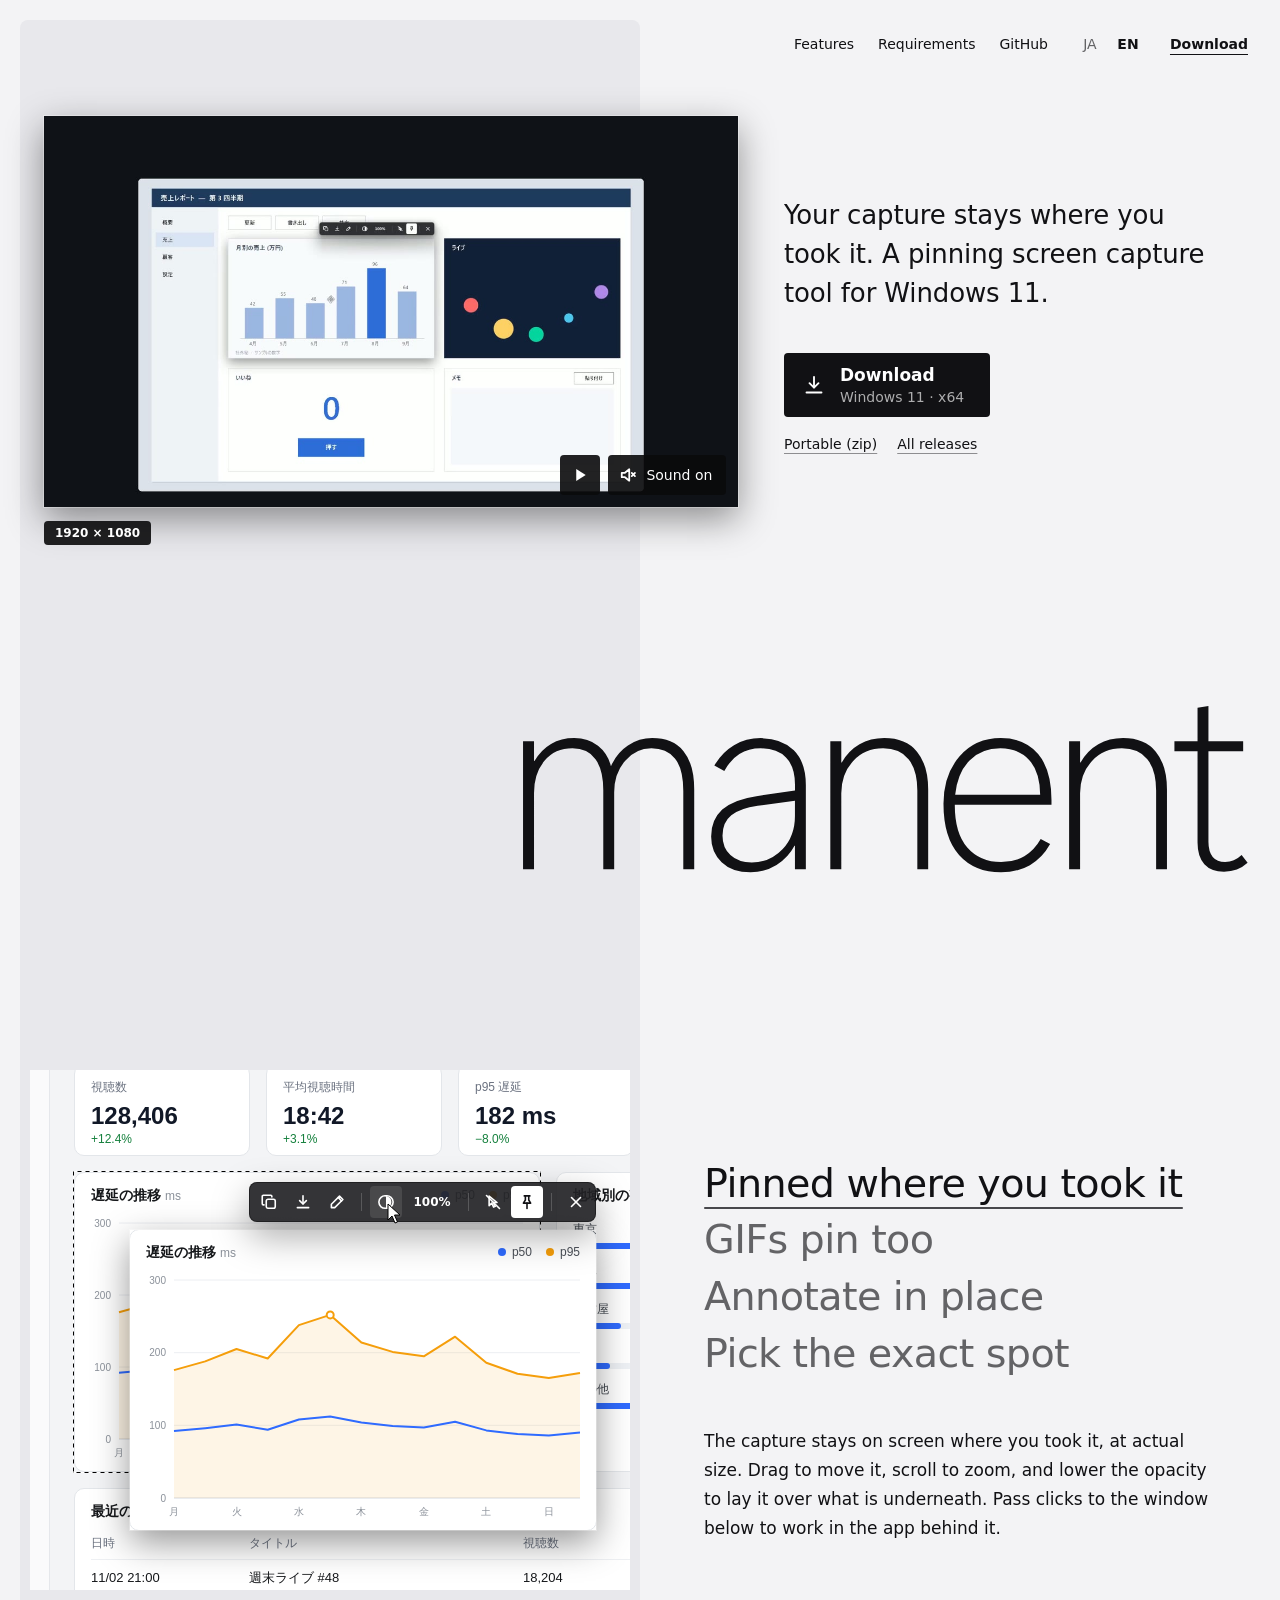
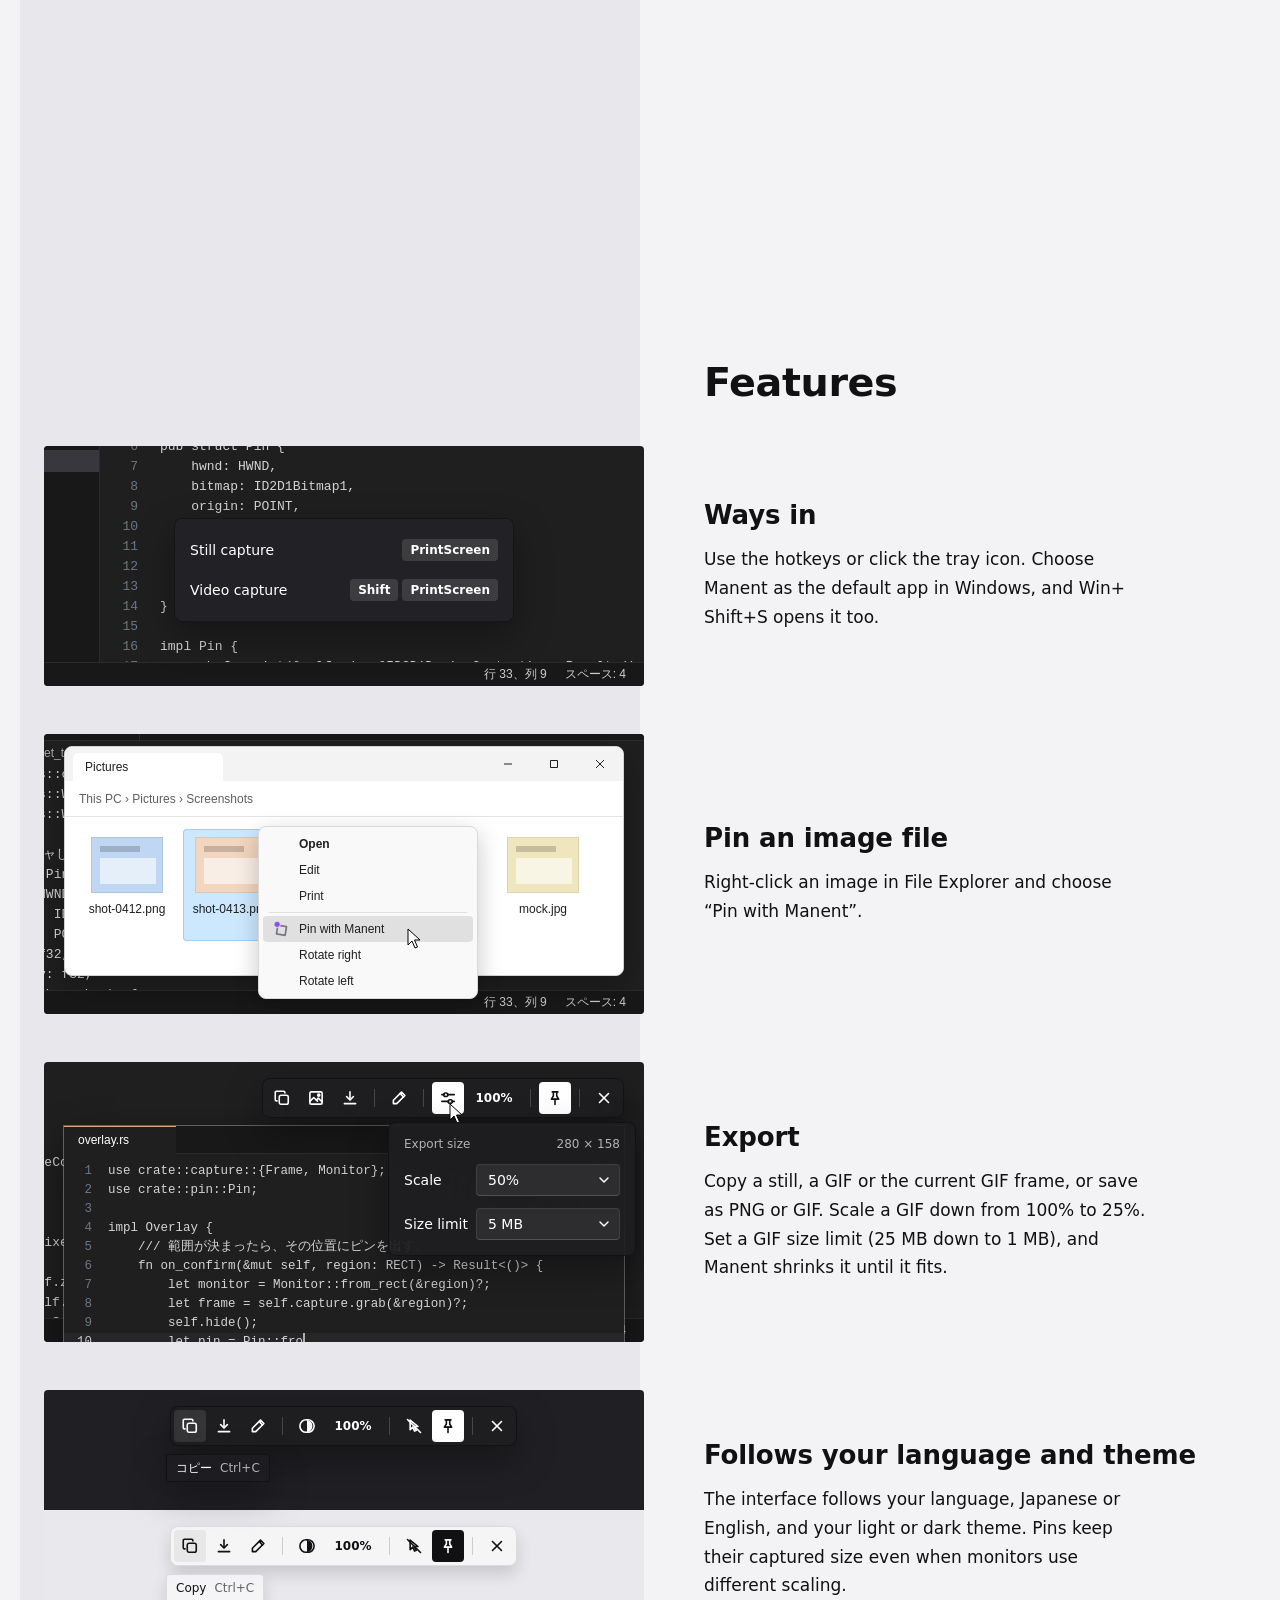
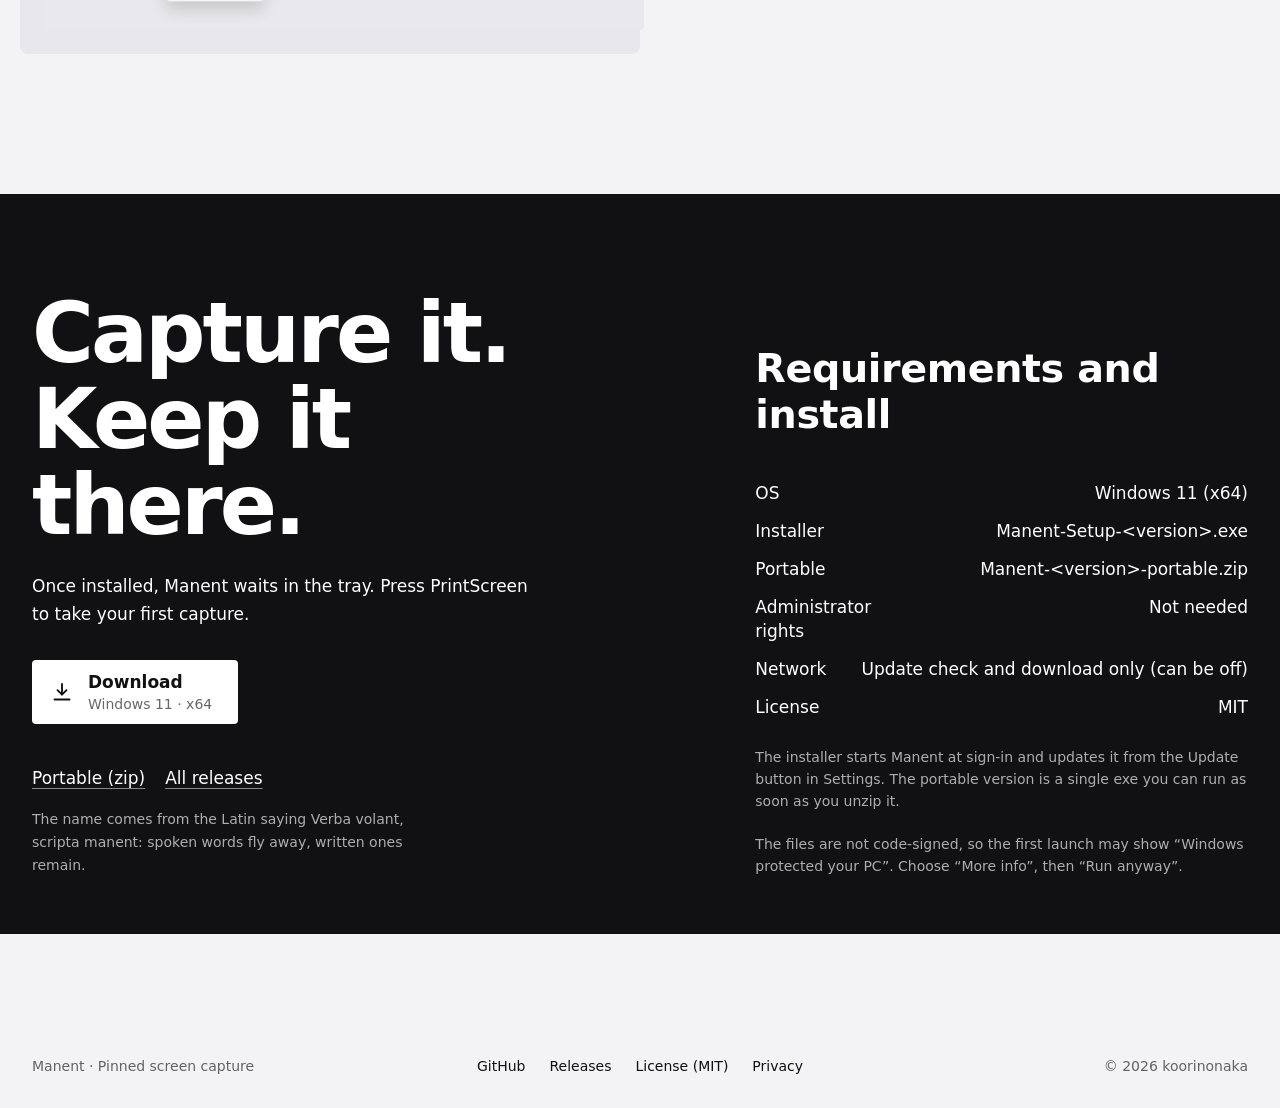
==== index.html @ bba82e09 "site from 537b654" ====
<!doctype html>
<html lang="ja">
<head>
<meta charset="utf-8">
<meta name="viewport" content="width=device-width, initial-scale=1">
<title>Manent | 撮った画面が、その場に残る</title>
<meta name="description" content="撮った画面をファイルにせず、撮った位置に等倍で残す Windows 11 のピン留めキャプチャツール。GIF のピン、その場での書き込み、Ctrl で部品を選ぶ撮り方に対応します。">
<meta name="color-scheme" content="dark light">
<link rel="icon" href="assets/favicon.ico">
<link rel="apple-touch-icon" href="assets/apple-touch-icon.png">
<link rel="canonical" href="https://koorinonaka.github.io/manent/">
<meta property="og:type" content="website">
<meta property="og:url" content="https://koorinonaka.github.io/manent/">
<meta property="og:title" content="Manent | 撮った画面が、その場に残る">
<meta property="og:description" content="撮った画面をファイルにせず、撮った位置に等倍で残す Windows 11 のピン留めキャプチャツール。GIF のピン、その場での書き込み、Ctrl で部品を選ぶ撮り方に対応します。">
<meta property="og:image" content="https://koorinonaka.github.io/manent/assets/og.png">
<meta property="og:image:width" content="1200">
<meta property="og:image:height" content="630">
<meta name="twitter:card" content="summary_large_image">
<script>
// 言語は描画の前に決める: 覚えた選択 → navigator.language が ja なら日本語、それ以外は英語
(function () {
  var r = document.documentElement, l = null;
  try { l = localStorage.getItem('manent-lp-lang'); } catch (e) {}
  if (l !== 'ja' && l !== 'en') l = /^ja\b/i.test(navigator.language || '') ? 'ja' : 'en';
  r.lang = l;
  r.className += ' js';
})();
</script>
<link rel="stylesheet" href="style.css">
<script src="main.js" defer></script>
</head>
<body>
<svg width="0" height="0" style="position:absolute" aria-hidden="true"><defs><symbol id="gt207" viewBox="0 0 560 315" preserveAspectRatio="none"><rect width="560" height="315" fill="#1F1F1F"/><rect width="560" height="28" fill="#181818"/><rect width="112" height="28" fill="#2A2A2A"/><rect x="44" y="41" width="22" height="9" fill="#C586C0"/><rect x="73" y="41" width="242" height="9" fill="#D7D0A0" opacity=".8"/><rect x="44" y="60" width="22" height="9" fill="#C586C0"/><rect x="73" y="60" width="117" height="9" fill="#D7D0A0" opacity=".8"/><rect x="44" y="98" width="29" height="9" fill="#C586C0"/><rect x="81" y="98" width="66" height="9" fill="#D7D0A0" opacity=".8"/><rect x="73" y="117" width="22" height="9" fill="#6A9955"/><rect x="103" y="117" width="146" height="9" fill="#6A9955" opacity=".8"/><rect x="73" y="136" width="15" height="9" fill="#C586C0"/><rect x="95" y="136" width="373" height="9" fill="#D7D0A0" opacity=".8"/><rect x="103" y="155" width="22" height="9" fill="#C586C0"/><rect x="132" y="155" width="285" height="9" fill="#D7D0A0" opacity=".8"/><rect x="103" y="174" width="22" height="9" fill="#C586C0"/><rect x="132" y="174" width="264" height="9" fill="#D7D0A0" opacity=".8"/><rect x="103" y="193" width="88" height="9" fill="#9CDCFE"/><rect x="103" y="212" width="22" height="9" fill="#C586C0"/><rect x="132" y="212" width="81" height="9" fill="#D7D0A0" opacity=".8"/><rect x="103" y="231" width="44" height="9" fill="#9CDCFE"/><rect x="73" y="250" width="7" height="9" fill="#9CDCFE"/><rect x="44" y="269" width="7" height="9" fill="#9CDCFE"/><rect x="208" y="228" width="300" height="64" fill="#252526" stroke="#5A5A5A" stroke-width="3"/><rect x="208" y="229" width="300" height="20" fill="#04395E"/></symbol><symbol id="gt208" viewBox="0 0 560 315" preserveAspectRatio="none"><rect width="560" height="315" fill="#1F1F1F"/><rect width="560" height="28" fill="#181818"/><rect width="112" height="28" fill="#2A2A2A"/><rect x="44" y="41" width="22" height="9" fill="#C586C0"/><rect x="73" y="41" width="242" height="9" fill="#D7D0A0" opacity=".8"/><rect x="44" y="60" width="22" height="9" fill="#C586C0"/><rect x="73" y="60" width="117" height="9" fill="#D7D0A0" opacity=".8"/><rect x="44" y="98" width="29" height="9" fill="#C586C0"/><rect x="81" y="98" width="66" height="9" fill="#D7D0A0" opacity=".8"/><rect x="73" y="117" width="22" height="9" fill="#6A9955"/><rect x="103" y="117" width="146" height="9" fill="#6A9955" opacity=".8"/><rect x="73" y="136" width="15" height="9" fill="#C586C0"/><rect x="95" y="136" width="373" height="9" fill="#D7D0A0" opacity=".8"/><rect x="103" y="155" width="22" height="9" fill="#C586C0"/><rect x="132" y="155" width="285" height="9" fill="#D7D0A0" opacity=".8"/><rect x="103" y="174" width="22" height="9" fill="#C586C0"/><rect x="132" y="174" width="264" height="9" fill="#D7D0A0" opacity=".8"/><rect x="103" y="193" width="88" height="9" fill="#9CDCFE"/><rect x="103" y="212" width="22" height="9" fill="#C586C0"/><rect x="132" y="212" width="88" height="9" fill="#D7D0A0" opacity=".8"/><rect x="103" y="231" width="44" height="9" fill="#9CDCFE"/><rect x="73" y="250" width="7" height="9" fill="#9CDCFE"/><rect x="44" y="269" width="7" height="9" fill="#9CDCFE"/><rect x="208" y="228" width="300" height="64" fill="#252526" stroke="#5A5A5A" stroke-width="3"/><rect x="208" y="229" width="300" height="20" fill="#04395E"/></symbol><symbol id="gt209" viewBox="0 0 560 315" preserveAspectRatio="none"><rect width="560" height="315" fill="#1F1F1F"/><rect width="560" height="28" fill="#181818"/><rect width="112" height="28" fill="#2A2A2A"/><rect x="44" y="41" width="22" height="9" fill="#C586C0"/><rect x="73" y="41" width="242" height="9" fill="#D7D0A0" opacity=".8"/><rect x="44" y="60" width="22" height="9" fill="#C586C0"/><rect x="73" y="60" width="117" height="9" fill="#D7D0A0" opacity=".8"/><rect x="44" y="98" width="29" height="9" fill="#C586C0"/><rect x="81" y="98" width="66" height="9" fill="#D7D0A0" opacity=".8"/><rect x="73" y="117" width="22" height="9" fill="#6A9955"/><rect x="103" y="117" width="146" height="9" fill="#6A9955" opacity=".8"/><rect x="73" y="136" width="15" height="9" fill="#C586C0"/><rect x="95" y="136" width="373" height="9" fill="#D7D0A0" opacity=".8"/><rect x="103" y="155" width="22" height="9" fill="#C586C0"/><rect x="132" y="155" width="285" height="9" fill="#D7D0A0" opacity=".8"/><rect x="103" y="174" width="22" height="9" fill="#C586C0"/><rect x="132" y="174" width="264" height="9" fill="#D7D0A0" opacity=".8"/><rect x="103" y="193" width="88" height="9" fill="#9CDCFE"/><rect x="103" y="212" width="22" height="9" fill="#C586C0"/><rect x="132" y="212" width="88" height="9" fill="#D7D0A0" opacity=".8"/><rect x="103" y="231" width="44" height="9" fill="#9CDCFE"/><rect x="73" y="250" width="7" height="9" fill="#9CDCFE"/><rect x="44" y="269" width="7" height="9" fill="#9CDCFE"/><rect x="208" y="228" width="300" height="64" fill="#252526" stroke="#5A5A5A" stroke-width="3"/><rect x="208" y="229" width="300" height="20" fill="#04395E"/></symbol><symbol id="gt210" viewBox="0 0 560 315" preserveAspectRatio="none"><rect width="560" height="315" fill="#1F1F1F"/><rect width="560" height="28" fill="#181818"/><rect width="112" height="28" fill="#2A2A2A"/><rect x="44" y="41" width="22" height="9" fill="#C586C0"/><rect x="73" y="41" width="242" height="9" fill="#D7D0A0" opacity=".8"/><rect x="44" y="60" width="22" height="9" fill="#C586C0"/><rect x="73" y="60" width="117" height="9" fill="#D7D0A0" opacity=".8"/><rect x="44" y="98" width="29" height="9" fill="#C586C0"/><rect x="81" y="98" width="66" height="9" fill="#D7D0A0" opacity=".8"/><rect x="73" y="117" width="22" height="9" fill="#6A9955"/><rect x="103" y="117" width="146" height="9" fill="#6A9955" opacity=".8"/><rect x="73" y="136" width="15" height="9" fill="#C586C0"/><rect x="95" y="136" width="373" height="9" fill="#D7D0A0" opacity=".8"/><rect x="103" y="155" width="22" height="9" fill="#C586C0"/><rect x="132" y="155" width="285" height="9" fill="#D7D0A0" opacity=".8"/><rect x="103" y="174" width="22" height="9" fill="#C586C0"/><rect x="132" y="174" width="264" height="9" fill="#D7D0A0" opacity=".8"/><rect x="103" y="193" width="88" height="9" fill="#9CDCFE"/><rect x="103" y="212" width="22" height="9" fill="#C586C0"/><rect x="132" y="212" width="95" height="9" fill="#D7D0A0" opacity=".8"/><rect x="103" y="231" width="44" height="9" fill="#9CDCFE"/><rect x="73" y="250" width="7" height="9" fill="#9CDCFE"/><rect x="44" y="269" width="7" height="9" fill="#9CDCFE"/><rect x="208" y="228" width="300" height="64" fill="#252526" stroke="#5A5A5A" stroke-width="3"/><rect x="208" y="229" width="300" height="20" fill="#04395E"/></symbol><symbol id="gt211" viewBox="0 0 560 315" preserveAspectRatio="none"><rect width="560" height="315" fill="#1F1F1F"/><rect width="560" height="28" fill="#181818"/><rect width="112" height="28" fill="#2A2A2A"/><rect x="44" y="41" width="22" height="9" fill="#C586C0"/><rect x="73" y="41" width="242" height="9" fill="#D7D0A0" opacity=".8"/><rect x="44" y="60" width="22" height="9" fill="#C586C0"/><rect x="73" y="60" width="117" height="9" fill="#D7D0A0" opacity=".8"/><rect x="44" y="98" width="29" height="9" fill="#C586C0"/><rect x="81" y="98" width="66" height="9" fill="#D7D0A0" opacity=".8"/><rect x="73" y="117" width="22" height="9" fill="#6A9955"/><rect x="103" y="117" width="146" height="9" fill="#6A9955" opacity=".8"/><rect x="73" y="136" width="15" height="9" fill="#C586C0"/><rect x="95" y="136" width="373" height="9" fill="#D7D0A0" opacity=".8"/><rect x="103" y="155" width="22" height="9" fill="#C586C0"/><rect x="132" y="155" width="285" height="9" fill="#D7D0A0" opacity=".8"/><rect x="103" y="174" width="22" height="9" fill="#C586C0"/><rect x="132" y="174" width="264" height="9" fill="#D7D0A0" opacity=".8"/><rect x="103" y="193" width="88" height="9" fill="#9CDCFE"/><rect x="103" y="212" width="22" height="9" fill="#C586C0"/><rect x="132" y="212" width="95" height="9" fill="#D7D0A0" opacity=".8"/><rect x="103" y="231" width="44" height="9" fill="#9CDCFE"/><rect x="73" y="250" width="7" height="9" fill="#9CDCFE"/><rect x="44" y="269" width="7" height="9" fill="#9CDCFE"/><rect x="208" y="228" width="300" height="64" fill="#252526" stroke="#5A5A5A" stroke-width="3"/><rect x="208" y="229" width="300" height="20" fill="#04395E"/></symbol><symbol id="gt212" viewBox="0 0 560 315" preserveAspectRatio="none"><rect width="560" height="315" fill="#1F1F1F"/><rect width="560" height="28" fill="#181818"/><rect width="112" height="28" fill="#2A2A2A"/><rect x="44" y="41" width="22" height="9" fill="#C586C0"/><rect x="73" y="41" width="242" height="9" fill="#D7D0A0" opacity=".8"/><rect x="44" y="60" width="22" height="9" fill="#C586C0"/><rect x="73" y="60" width="117" height="9" fill="#D7D0A0" opacity=".8"/><rect x="44" y="98" width="29" height="9" fill="#C586C0"/><rect x="81" y="98" width="66" height="9" fill="#D7D0A0" opacity=".8"/><rect x="73" y="117" width="22" height="9" fill="#6A9955"/><rect x="103" y="117" width="146" height="9" fill="#6A9955" opacity=".8"/><rect x="73" y="136" width="15" height="9" fill="#C586C0"/><rect x="95" y="136" width="373" height="9" fill="#D7D0A0" opacity=".8"/><rect x="103" y="155" width="22" height="9" fill="#C586C0"/><rect x="132" y="155" width="285" height="9" fill="#D7D0A0" opacity=".8"/><rect x="103" y="174" width="22" height="9" fill="#C586C0"/><rect x="132" y="174" width="264" height="9" fill="#D7D0A0" opacity=".8"/><rect x="103" y="193" width="88" height="9" fill="#9CDCFE"/><rect x="103" y="212" width="22" height="9" fill="#C586C0"/><rect x="132" y="212" width="102" height="9" fill="#D7D0A0" opacity=".8"/><rect x="103" y="231" width="44" height="9" fill="#9CDCFE"/><rect x="73" y="250" width="7" height="9" fill="#9CDCFE"/><rect x="44" y="269" width="7" height="9" fill="#9CDCFE"/><rect x="208" y="228" width="300" height="64" fill="#252526" stroke="#5A5A5A" stroke-width="3"/><rect x="208" y="229" width="300" height="20" fill="#04395E"/></symbol><symbol id="gt213" viewBox="0 0 560 315" preserveAspectRatio="none"><rect width="560" height="315" fill="#1F1F1F"/><rect width="560" height="28" fill="#181818"/><rect width="112" height="28" fill="#2A2A2A"/><rect x="44" y="41" width="22" height="9" fill="#C586C0"/><rect x="73" y="41" width="242" height="9" fill="#D7D0A0" opacity=".8"/><rect x="44" y="60" width="22" height="9" fill="#C586C0"/><rect x="73" y="60" width="117" height="9" fill="#D7D0A0" opacity=".8"/><rect x="44" y="98" width="29" height="9" fill="#C586C0"/><rect x="81" y="98" width="66" height="9" fill="#D7D0A0" opacity=".8"/><rect x="73" y="117" width="22" height="9" fill="#6A9955"/><rect x="103" y="117" width="146" height="9" fill="#6A9955" opacity=".8"/><rect x="73" y="136" width="15" height="9" fill="#C586C0"/><rect x="95" y="136" width="373" height="9" fill="#D7D0A0" opacity=".8"/><rect x="103" y="155" width="22" height="9" fill="#C586C0"/><rect x="132" y="155" width="285" height="9" fill="#D7D0A0" opacity=".8"/><rect x="103" y="174" width="22" height="9" fill="#C586C0"/><rect x="132" y="174" width="264" height="9" fill="#D7D0A0" opacity=".8"/><rect x="103" y="193" width="88" height="9" fill="#9CDCFE"/><rect x="103" y="212" width="22" height="9" fill="#C586C0"/><rect x="132" y="212" width="102" height="9" fill="#D7D0A0" opacity=".8"/><rect x="103" y="231" width="44" height="9" fill="#9CDCFE"/><rect x="73" y="250" width="7" height="9" fill="#9CDCFE"/><rect x="44" y="269" width="7" height="9" fill="#9CDCFE"/><rect x="208" y="228" width="300" height="64" fill="#252526" stroke="#5A5A5A" stroke-width="3"/><rect x="208" y="229" width="300" height="20" fill="#04395E"/></symbol><symbol id="gt214" viewBox="0 0 560 315" preserveAspectRatio="none"><rect width="560" height="315" fill="#1F1F1F"/><rect width="560" height="28" fill="#181818"/><rect width="112" height="28" fill="#2A2A2A"/><rect x="44" y="41" width="22" height="9" fill="#C586C0"/><rect x="73" y="41" width="242" height="9" fill="#D7D0A0" opacity=".8"/><rect x="44" y="60" width="22" height="9" fill="#C586C0"/><rect x="73" y="60" width="117" height="9" fill="#D7D0A0" opacity=".8"/><rect x="44" y="98" width="29" height="9" fill="#C586C0"/><rect x="81" y="98" width="66" height="9" fill="#D7D0A0" opacity=".8"/><rect x="73" y="117" width="22" height="9" fill="#6A9955"/><rect x="103" y="117" width="146" height="9" fill="#6A9955" opacity=".8"/><rect x="73" y="136" width="15" height="9" fill="#C586C0"/><rect x="95" y="136" width="373" height="9" fill="#D7D0A0" opacity=".8"/><rect x="103" y="155" width="22" height="9" fill="#C586C0"/><rect x="132" y="155" width="285" height="9" fill="#D7D0A0" opacity=".8"/><rect x="103" y="174" width="22" height="9" fill="#C586C0"/><rect x="132" y="174" width="264" height="9" fill="#D7D0A0" opacity=".8"/><rect x="103" y="193" width="88" height="9" fill="#9CDCFE"/><rect x="103" y="212" width="22" height="9" fill="#C586C0"/><rect x="132" y="212" width="110" height="9" fill="#D7D0A0" opacity=".8"/><rect x="103" y="231" width="44" height="9" fill="#9CDCFE"/><rect x="73" y="250" width="7" height="9" fill="#9CDCFE"/><rect x="44" y="269" width="7" height="9" fill="#9CDCFE"/><rect x="208" y="228" width="300" height="64" fill="#252526" stroke="#5A5A5A" stroke-width="3"/><rect x="208" y="229" width="300" height="20" fill="#04395E"/></symbol><symbol id="gt215" viewBox="0 0 560 315" preserveAspectRatio="none"><rect width="560" height="315" fill="#1F1F1F"/><rect width="560" height="28" fill="#181818"/><rect width="112" height="28" fill="#2A2A2A"/><rect x="44" y="41" width="22" height="9" fill="#C586C0"/><rect x="73" y="41" width="242" height="9" fill="#D7D0A0" opacity=".8"/><rect x="44" y="60" width="22" height="9" fill="#C586C0"/><rect x="73" y="60" width="117" height="9" fill="#D7D0A0" opacity=".8"/><rect x="44" y="98" width="29" height="9" fill="#C586C0"/><rect x="81" y="98" width="66" height="9" fill="#D7D0A0" opacity=".8"/><rect x="73" y="117" width="22" height="9" fill="#6A9955"/><rect x="103" y="117" width="146" height="9" fill="#6A9955" opacity=".8"/><rect x="73" y="136" width="15" height="9" fill="#C586C0"/><rect x="95" y="136" width="373" height="9" fill="#D7D0A0" opacity=".8"/><rect x="103" y="155" width="22" height="9" fill="#C586C0"/><rect x="132" y="155" width="285" height="9" fill="#D7D0A0" opacity=".8"/><rect x="103" y="174" width="22" height="9" fill="#C586C0"/><rect x="132" y="174" width="264" height="9" fill="#D7D0A0" opacity=".8"/><rect x="103" y="193" width="88" height="9" fill="#9CDCFE"/><rect x="103" y="212" width="22" height="9" fill="#C586C0"/><rect x="132" y="212" width="110" height="9" fill="#D7D0A0" opacity=".8"/><rect x="103" y="231" width="44" height="9" fill="#9CDCFE"/><rect x="73" y="250" width="7" height="9" fill="#9CDCFE"/><rect x="44" y="269" width="7" height="9" fill="#9CDCFE"/><rect x="208" y="228" width="300" height="64" fill="#252526" stroke="#5A5A5A" stroke-width="3"/><rect x="208" y="229" width="300" height="20" fill="#04395E"/></symbol><symbol id="gt216" viewBox="0 0 560 315" preserveAspectRatio="none"><rect width="560" height="315" fill="#1F1F1F"/><rect width="560" height="28" fill="#181818"/><rect width="112" height="28" fill="#2A2A2A"/><rect x="44" y="41" width="22" height="9" fill="#C586C0"/><rect x="73" y="41" width="242" height="9" fill="#D7D0A0" opacity=".8"/><rect x="44" y="60" width="22" height="9" fill="#C586C0"/><rect x="73" y="60" width="117" height="9" fill="#D7D0A0" opacity=".8"/><rect x="44" y="98" width="29" height="9" fill="#C586C0"/><rect x="81" y="98" width="66" height="9" fill="#D7D0A0" opacity=".8"/><rect x="73" y="117" width="22" height="9" fill="#6A9955"/><rect x="103" y="117" width="146" height="9" fill="#6A9955" opacity=".8"/><rect x="73" y="136" width="15" height="9" fill="#C586C0"/><rect x="95" y="136" width="373" height="9" fill="#D7D0A0" opacity=".8"/><rect x="103" y="155" width="22" height="9" fill="#C586C0"/><rect x="132" y="155" width="285" height="9" fill="#D7D0A0" opacity=".8"/><rect x="103" y="174" width="22" height="9" fill="#C586C0"/><rect x="132" y="174" width="264" height="9" fill="#D7D0A0" opacity=".8"/><rect x="103" y="193" width="88" height="9" fill="#9CDCFE"/><rect x="103" y="212" width="22" height="9" fill="#C586C0"/><rect x="132" y="212" width="117" height="9" fill="#D7D0A0" opacity=".8"/><rect x="103" y="231" width="44" height="9" fill="#9CDCFE"/><rect x="73" y="250" width="7" height="9" fill="#9CDCFE"/><rect x="44" y="269" width="7" height="9" fill="#9CDCFE"/><rect x="208" y="228" width="300" height="64" fill="#252526" stroke="#5A5A5A" stroke-width="3"/><rect x="208" y="229" width="300" height="20" fill="#04395E"/></symbol></defs></svg>
<div class="lp lp-a" lang="ja"><section class="a-sec a-hero is-first" aria-labelledby="a-h1">
<nav class="a-nav" aria-label="ページ内"><a class="a-nav-hide" href="#a-features">機能</a><a class="a-nav-hide" href="#a-req">動作環境</a><a class="a-nav-hide" href="https://github.com/koorinonaka/manent">GitHub</a><span class="lp-lang" role="group" aria-label="言語"><button type="button" lang="ja" aria-pressed="true">JA</button><button type="button" lang="en" aria-pressed="false">EN</button></span><a class="a-nav-act" href="#a-dl">ダウンロード</a></nav>
<div class="a-stage"><div class="a-stage-in"><div class="a-reelwrap" data-ui><figure class="lp-reel"><video class="lp-video" autoplay muted loop playsinline preload="none" poster="assets/poster.jpg" data-src="assets/showreel-ja.mp4" aria-label="Manent の操作を流す動画。範囲を撮ってピンにし、GIF を録り、書き込むまで。"></video><button type="button" class="lp-reel-play" data-reel="play" hidden><svg class="o-ico" viewBox="0 0 18 18" aria-hidden="true"><path class="f" d="M5.625 3.625V14.375L14.125 9Z"/></svg><span>再生</span></button></figure><div class="lp-reel-ctl" data-theme="dark"><button type="button" class="lp-reel-btn is-icon o-veil" data-reel="pause" aria-label="一時停止" data-pause="一時停止" data-play="再生"><span class="i-pause"><svg class="o-ico" viewBox="0 0 18 18" aria-hidden="true"><path class="f" d="M5.125 4H7.375V14.125H5.125Z"/><path class="f" d="M10.75 4H13V14.125H10.75Z"/></svg></span><span class="i-play"><svg class="o-ico" viewBox="0 0 18 18" aria-hidden="true"><path class="f" d="M5.625 3.625V14.375L14.125 9Z"/></svg></span></button><button type="button" class="lp-reel-btn o-veil" data-reel="sound" aria-pressed="false" data-on="音を出す" data-off="音を消す"><span class="i-off"><svg class="o-ico" viewBox="0 0 18 18" aria-hidden="true"><path d="M3.375 7H6.25L10.125 3.875V14.125L6.25 11H3.375Z"/><path d="M12.375 7.125L15.25 10"/><path d="M15.25 7.125L12.375 10"/></svg></span><span class="i-on"><svg class="o-ico" viewBox="0 0 18 18" aria-hidden="true"><path d="M3.375 7H6.25L10.125 3.875V14.125L6.25 11H3.375Z"/><path d="M12.5 6.625A3.25 3.25 0 0 1 12.5 11.375"/><path d="M14.375 4.75A6 6 0 0 1 14.375 13.25"/></svg></span><span class="lp-rl">音を出す</span></button></div><span class="a-reeltag" data-ui data-theme="dark"><span class="o-tag o-veil"><span class="o-tag-d">1920 × 1080</span></span></span></div></div></div>
<div class="a-col">
<div class="a-hero-words"><p class="a-sentence">撮った画面が、その場に残る。<span class="nw">Windows 11</span> のピン留めキャプチャツール</p><div class="a-act" id="a-dl"><a class="lp-dl" href="https://github.com/koorinonaka/manent/releases/latest" data-dl><svg class="o-ico" viewBox="0 0 18 18" aria-hidden="true"><path d="M9 2.875V10.75"/><path d="M5.625 7.625L9 11L12.375 7.625"/><path d="M3.375 14.625H14.625"/></svg><span class="lp-dl-t"><span class="lp-dl-l">ダウンロード</span><span class="lp-dl-m"><span class="nw">Windows 11</span> · x64</span></span></a><p class="lp-links"><a data-dl-zip href="https://github.com/koorinonaka/manent/releases/latest">ポータブル版 (zip)</a><a href="https://github.com/koorinonaka/manent/releases">すべてのリリース</a></p></div></div>
</div>
<h1 class="a-word" id="a-h1"><svg class="a-word-svg" viewBox="154 -1306 5798 1331" style="width:2.8309em;height:0.6498em" aria-hidden="true" focusable="false"><path fill="currentColor" d="M1523.5987548828125 0.0H1436.1998291015625V-625.4005126953125Q1436.1998291015625 -805.2887114530765 1369.0996704101562 -886.2448195937258Q1301.99951171875 -967.200927734375 1181.3992919921875 -967.200927734375Q1056.5989990234375 -967.200927734375 969.89892578125 -866.7934376971322Q883.1988525390625 -766.3859476598893 883.1988525390625 -615.20068359375V0.0H795.9998779296875V-633.1519434200311Q795.9998779296875 -793.4763623350156 733.7997436523438 -880.3386450346952Q671.599609375 -967.200927734375 549.1993408203125 -967.200927734375Q409.1993408203125 -967.200927734375 325.4991455078125 -867.4114548384778Q241.7989501953125 -767.6219819425805 241.7989501953125 -609.001220703125V0.0H154V-1024H241.7989501953125V-865.399658203125H245.39892578125Q297.598876953125 -955.599853515625 377.89892578125 -1002.2999267578125Q458.198974609375 -1049.0 563.7989501953125 -1049.0Q676.0268049568965 -1049.0 753.7129996464171 -987.2148990271227Q831.3991943359375 -925.4297980542453 857.3990478515625 -823.7991943359375Q903.4046860638787 -930.799560546875 993.2047348920037 -989.8997802734375Q1083.0047837201287 -1049.0 1187.799072265625 -1049.0Q1352.1988525390625 -1049.0 1437.8988037109375 -944.9000244140625Q1523.5987548828125 -840.800048828125 1523.5987548828125 -637.000244140625ZM2416.8393896484376 0.0H2329.6404150390626V-186.8004150390625H2326.040439453125Q2276.040439453125 -91.600341796875 2182.440280761719 -33.50018310546875Q2088.8401220703126 24.5999755859375 1974.6399267578124 24.5999755859375Q1826.8398779296874 24.5999755859375 1742.9399755859374 -56.5999755859375Q1659.0400732421874 -137.7999267578125 1659.0400732421874 -262.7999267578125Q1659.0400732421874 -395.5997314453125 1747.7400854492187 -476.99969482421875Q1836.44009765625 -558.399658203125 2021.0403173828124 -584.7996826171875L2330.040439453125 -629.399658203125V-675.6002197265625Q2330.040439453125 -820.4005126953125 2257.840183105469 -893.8007202148438Q2185.6399267578126 -967.200927734375 2055.839755859375 -967.200927734375Q1957.8396337890624 -967.200927734375 1885.1394384765624 -921.3008422851562Q1812.4392431640624 -875.4007568359375 1764.43912109375 -786.2005615234375L1684.640048828125 -829.60009765625Q1746.0400732421874 -935.60009765625 1841.9399755859374 -992.300048828125Q1937.8398779296874 -1049.0 2055.839755859375 -1049.0Q2224.6394384765626 -1049.0 2320.7394140625 -952.300048828125Q2416.8393896484376 -855.60009765625 2416.8393896484376 -673.4002685546875ZM2329.6404150390626 -426.598876953125V-548.2005615234375L2031.4402197265624 -507.2005615234375Q1890.8393896484374 -487.6004638671875 1820.4391821289062 -431.00018310546875Q1750.038974609375 -374.39990234375 1750.038974609375 -267.7998046875Q1750.038974609375 -171.9993896484375 1813.1391943359374 -112.999267578125Q1876.2394140625 -53.9991455078125 1984.4397314453124 -53.9991455078125Q2130.2397802734376 -53.9991455078125 2229.94009765625 -159.4991455078125Q2329.6404150390626 -264.9991455078125 2329.6404150390626 -426.598876953125ZM3395.6790234375 0.0H3308.8800732421873V-627.200439453125Q3308.8800732421873 -793.6004638671875 3238.429755859375 -880.4006958007812Q3167.9794384765623 -967.200927734375 3034.87921875 -967.200927734375Q2887.6628676035707 -967.200927734375 2794.0709088994417 -864.5360313368722Q2700.4789501953123 -761.8711349393692 2700.4789501953123 -607.4012451171875V0.0H2612.68V-1024H2700.4789501953123V-854.3997802734375H2704.07892578125Q2759.87873046875 -950.7998046875 2846.37873046875 -999.89990234375Q2932.87873046875 -1049.0 3044.4789501953123 -1049.0Q3216.6961196317284 -1049.0 3306.187571534614 -940.5Q3395.6790234375 -832.0 3395.6790234375 -637.5482769723977ZM4382.319194335938 -516.6005859375H3608.7188525390625Q3607.518779296875 -289.399658203125 3708.5189624023437 -173.29937744140625Q3809.5191455078125 -57.1990966796875 3979.3194384765625 -56.799072265625Q4084.119609375 -56.799072265625 4164.919780273438 -104.1990966796875Q4245.719951171875 -151.59912109375 4295.920024414063 -241.599365234375L4371.519145507813 -201.1998291015625Q4310.119243164063 -90.39990234375 4209.719340820313 -32.699951171875Q4109.319438476563 25.0 3978.1194873046875 25.0Q3766.9197802734375 24.5999755859375 3642.5198779296875 -114.09991455078125Q3518.1199755859375 -252.7998046875 3518.1199755859375 -523.200439453125Q3518.1199755859375 -754.4005126953125 3645.5199389648437 -901.7002563476562Q3772.91990234375 -1049.0 3976.319560546875 -1049.0Q4168.9194140625 -1049.0 4275.619304199219 -921.7999267578125Q4382.319194335938 -794.599853515625 4382.319194335938 -551.999755859375ZM4291.720317382813 -596.7996826171875Q4289.520244140625 -782.2001953125 4203.320109863282 -874.7005615234375Q4117.119975585938 -967.200927734375 3973.7195849609375 -967.200927734375Q3822.9192919921875 -967.200927734375 3726.8190112304687 -870.400634765625Q3630.71873046875 -773.600341796875 3611.7188525390625 -596.7996826171875ZM5306.3590234375 0.0H5219.560073242187V-627.200439453125Q5219.560073242187 -793.6004638671875 5149.109755859375 -880.4006958007812Q5078.659438476562 -967.200927734375 4945.55921875 -967.200927734375Q4798.34286760357 -967.200927734375 4704.750908899441 -864.5360313368722Q4611.158950195312 -761.8711349393692 4611.158950195312 -607.4012451171875V0.0H4523.36V-1024H4611.158950195312V-854.3997802734375H4614.75892578125Q4670.55873046875 -950.7998046875 4757.05873046875 -999.89990234375Q4843.55873046875 -1049.0 4955.158950195312 -1049.0Q5127.376119631728 -1049.0 5216.867571534614 -940.5Q5306.3590234375 -832.0 5306.3590234375 -637.5482769723977ZM5951.598803710937 -51.7999267578125Q5909.798754882812 -14.199951171875 5865.298876953125 2.9000244140625Q5820.798999023437 20.0 5762.599291992187 20.0Q5659.999560546875 20.0 5605.4998046875 -39.599853515625Q5551.000048828125 -99.19970703125 5551.000048828125 -212.9996337890625V-944.8009033203125H5365.999926757812V-1024.0H5551.000048828125V-1291.2003173828125L5638.1990234375 -1305.8001708984375V-1024.0H5915.999072265625V-944.8009033203125H5638.1990234375V-219.3995361328125Q5638.1990234375 -139.3992919921875 5672.499011230469 -98.69921875Q5706.798999023437 -57.9991455078125 5771.399096679687 -57.9991455078125Q5809.399096679687 -57.9991455078125 5840.699145507812 -70.899169921875Q5871.999194335937 -83.7991943359375 5903.599291992187 -113.5992431640625Z"/></svg><span class="lp-vh">Manent — 撮った画面が、その場に残る。</span></h1>
</section><section class="a-sec a-index" id="a-features" aria-labelledby="a-index-h">
<div class="a-stage"><div class="a-stage-in"><div class="a-pic" data-for="c1"><div class="lp-frag o-root" data-ui data-theme="dark" role="img" aria-label="撮った位置にピン留め: 撮った画像は、撮った場所に等倍で残ります。ドラッグで動かし、ホイールで拡大・縮小し、不透明度を下げて下の画面と重ねられます。クリックを下の窓へ通せば、ピンを表示したまま裏のアプリを操作できます。" style="width:600px;height:520px"><div class="lp-pic" aria-hidden="true" style="width:600px;height:520px"><div class="o-abs" style="left:-180px;top:-110px;"><div style="position:absolute;left:0px;top:0px;width:1000px;height:700px;background:#F3F4F6;overflow:hidden;font-family:'Segoe UI Variable Text','Segoe UI','Yu Gothic UI',sans-serif"><div style="position:absolute;left:0px;top:0px;width:1000px;height:32px;background:#ECEEF1;font:12px/32px 'Segoe UI Variable Text','Segoe UI','Yu Gothic UI',sans-serif;color:#1F2328;padding-left:14px;box-sizing:border-box">配信レポート<div style="position:absolute;right:0;top:0;height:32px;display:flex"><div style="width:46px;height:32px;display:flex;align-items:center;justify-content:center"><svg width="10" height="10" viewBox="0 0 10 10" fill="none" stroke="#1F2328" stroke-width="1"><path d="M1 5h8"/></svg></div><div style="width:46px;height:32px;display:flex;align-items:center;justify-content:center"><svg width="10" height="10" viewBox="0 0 10 10" fill="none" stroke="#1F2328" stroke-width="1"><path d="M1.5 1.5h7v7h-7z"/></svg></div><div style="width:46px;height:32px;display:flex;align-items:center;justify-content:center"><svg width="10" height="10" viewBox="0 0 10 10" fill="none" stroke="#1F2328" stroke-width="1"><path d="M1 1l8 8M9 1L1 9"/></svg></div></div></div><div style="position:absolute;left:0px;top:32px;width:200px;height:668px;background:#FAFAFB;border-right:1px solid #E5E7EB;box-sizing:border-box"><div style="position:absolute;left:10px;top:16px;width:180px;height:32px;border-radius:6px;background:#E7EDFF;font:600 13px/32px 'Segoe UI Variable Text','Segoe UI','Yu Gothic UI',sans-serif;color:#1F48C9;padding-left:14px;box-sizing:border-box">概要</div><div style="position:absolute;left:10px;top:54px;width:180px;height:32px;border-radius:6px;font:400 13px/32px 'Segoe UI Variable Text','Segoe UI','Yu Gothic UI',sans-serif;color:#3D434B;padding-left:14px;box-sizing:border-box">配信</div><div style="position:absolute;left:10px;top:92px;width:180px;height:32px;border-radius:6px;font:400 13px/32px 'Segoe UI Variable Text','Segoe UI','Yu Gothic UI',sans-serif;color:#3D434B;padding-left:14px;box-sizing:border-box">視聴者</div><div style="position:absolute;left:10px;top:130px;width:180px;height:32px;border-radius:6px;font:400 13px/32px 'Segoe UI Variable Text','Segoe UI','Yu Gothic UI',sans-serif;color:#3D434B;padding-left:14px;box-sizing:border-box">地域</div><div style="position:absolute;left:10px;top:168px;width:180px;height:32px;border-radius:6px;font:400 13px/32px 'Segoe UI Variable Text','Segoe UI','Yu Gothic UI',sans-serif;color:#3D434B;padding-left:14px;box-sizing:border-box">書き出し</div></div><div style="position:absolute;left:224px;top:54px;width:300px;height:30px;font:600 22px/30px 'Segoe UI Variable Text','Segoe UI','Yu Gothic UI',sans-serif;color:#16181B">概要</div><div style="position:absolute;right:24px;top:54px;display:flex;gap:8px"><div style="height:30px;padding:0 12px;border:1px solid #D9DCE1;border-radius:6px;font:12px/28px 'Segoe UI Variable Text','Segoe UI','Yu Gothic UI',sans-serif;color:#3D434B;box-sizing:border-box;background:#FFFFFF">10/27 – 11/02</div><div style="height:30px;padding:0 14px;border-radius:6px;font:600 12px/30px 'Segoe UI Variable Text','Segoe UI','Yu Gothic UI',sans-serif;color:#FFFFFF;background:#1F48C9">共有</div></div><div style="position:absolute;left:224px;top:104px;width:176px;height:92px;background:#FFFFFF;border:1px solid #E3E6EA;border-radius:10px;box-sizing:border-box"><div style="position:absolute;left:16px;top:14px;width:144px;height:16px;font:12px/16px 'Segoe UI Variable Text','Segoe UI','Yu Gothic UI',sans-serif;color:#6B7280">視聴数</div><div style="position:absolute;left:16px;top:36px;width:144px;height:30px;font:600 24px/30px 'Segoe UI Variable Text','Segoe UI','Yu Gothic UI',sans-serif;font-variant-numeric:tabular-nums;color:#111827">128,406</div><div style="position:absolute;left:16px;top:66px;width:144px;height:16px;font:12px/16px 'Segoe UI Variable Text','Segoe UI','Yu Gothic UI',sans-serif;color:#15803D">+12.4%</div></div><div style="position:absolute;left:416px;top:104px;width:176px;height:92px;background:#FFFFFF;border:1px solid #E3E6EA;border-radius:10px;box-sizing:border-box"><div style="position:absolute;left:16px;top:14px;width:144px;height:16px;font:12px/16px 'Segoe UI Variable Text','Segoe UI','Yu Gothic UI',sans-serif;color:#6B7280">平均視聴時間</div><div style="position:absolute;left:16px;top:36px;width:144px;height:30px;font:600 24px/30px 'Segoe UI Variable Text','Segoe UI','Yu Gothic UI',sans-serif;font-variant-numeric:tabular-nums;color:#111827">18:42</div><div style="position:absolute;left:16px;top:66px;width:144px;height:16px;font:12px/16px 'Segoe UI Variable Text','Segoe UI','Yu Gothic UI',sans-serif;color:#15803D">+3.1%</div></div><div style="position:absolute;left:608px;top:104px;width:176px;height:92px;background:#FFFFFF;border:1px solid #E3E6EA;border-radius:10px;box-sizing:border-box"><div style="position:absolute;left:16px;top:14px;width:144px;height:16px;font:12px/16px 'Segoe UI Variable Text','Segoe UI','Yu Gothic UI',sans-serif;color:#6B7280">p95 遅延</div><div style="position:absolute;left:16px;top:36px;width:144px;height:30px;font:600 24px/30px 'Segoe UI Variable Text','Segoe UI','Yu Gothic UI',sans-serif;font-variant-numeric:tabular-nums;color:#111827">182 ms</div><div style="position:absolute;left:16px;top:66px;width:144px;height:16px;font:12px/16px 'Segoe UI Variable Text','Segoe UI','Yu Gothic UI',sans-serif;color:#15803D">−8.0%</div></div><div style="position:absolute;left:800px;top:104px;width:176px;height:92px;background:#FFFFFF;border:1px solid #E3E6EA;border-radius:10px;box-sizing:border-box"><div style="position:absolute;left:16px;top:14px;width:144px;height:16px;font:12px/16px 'Segoe UI Variable Text','Segoe UI','Yu Gothic UI',sans-serif;color:#6B7280">エラー率</div><div style="position:absolute;left:16px;top:36px;width:144px;height:30px;font:600 24px/30px 'Segoe UI Variable Text','Segoe UI','Yu Gothic UI',sans-serif;font-variant-numeric:tabular-nums;color:#111827">0.12%</div><div style="position:absolute;left:16px;top:66px;width:144px;height:16px;font:12px/16px 'Segoe UI Variable Text','Segoe UI','Yu Gothic UI',sans-serif;color:#15803D">−0.03 pt</div></div><div style="position:absolute;left:224px;top:212px;width:466px;height:300px;background:#FFFFFF;border:1px solid #E3E6EA;border-radius:10px;box-sizing:border-box"><div style="position:absolute;left:16px;top:12px;width:200px;height:20px;font:600 14px/20px 'Segoe UI Variable Text','Segoe UI','Yu Gothic UI',sans-serif;color:#16181B">遅延の推移 <span style="font-weight:400;color:#8B919A;font-size:12px">ms</span></div><div style="position:absolute;right:16px;top:14px;display:flex;gap:14px;font:12px/16px 'Segoe UI Variable Text','Segoe UI','Yu Gothic UI',sans-serif;color:#4B5058"><span><span style="display:inline-block;width:8px;height:8px;border-radius:4px;background:#2F6BFF;margin-right:6px"></span>p50</span><span><span style="display:inline-block;width:8px;height:8px;border-radius:4px;background:#F59E0B;margin-right:6px"></span>p95</span></div><div style="position:absolute;left:10px;top:44px;width:444px;height:244px;"><svg width="444" height="244" viewBox="0 0 444 244" style="display:block"><line x1="34" x2="438" y1="222.0" y2="222.0" stroke="#D5D9E0" stroke-width="1"/><text x="26" y="225.5" text-anchor="end" font-size="10" fill="#8B919A" font-family="'Segoe UI Variable Text','Segoe UI','Yu Gothic UI',sans-serif">0</text><line x1="34" x2="438" y1="150.0" y2="150.0" stroke="#ECEEF2" stroke-width="1"/><text x="26" y="153.5" text-anchor="end" font-size="10" fill="#8B919A" font-family="'Segoe UI Variable Text','Segoe UI','Yu Gothic UI',sans-serif">100</text><line x1="34" x2="438" y1="78.0" y2="78.0" stroke="#ECEEF2" stroke-width="1"/><text x="26" y="81.5" text-anchor="end" font-size="10" fill="#8B919A" font-family="'Segoe UI Variable Text','Segoe UI','Yu Gothic UI',sans-serif">200</text><line x1="34" x2="438" y1="6.0" y2="6.0" stroke="#ECEEF2" stroke-width="1"/><text x="26" y="9.5" text-anchor="end" font-size="10" fill="#8B919A" font-family="'Segoe UI Variable Text','Segoe UI','Yu Gothic UI',sans-serif">300</text><text x="34.0" y="239" text-anchor="middle" font-size="10" fill="#8B919A" font-family="'Segoe UI Variable Text','Segoe UI','Yu Gothic UI',sans-serif">月</text><text x="96.2" y="239" text-anchor="middle" font-size="10" fill="#8B919A" font-family="'Segoe UI Variable Text','Segoe UI','Yu Gothic UI',sans-serif">火</text><text x="158.3" y="239" text-anchor="middle" font-size="10" fill="#8B919A" font-family="'Segoe UI Variable Text','Segoe UI','Yu Gothic UI',sans-serif">水</text><text x="220.5" y="239" text-anchor="middle" font-size="10" fill="#8B919A" font-family="'Segoe UI Variable Text','Segoe UI','Yu Gothic UI',sans-serif">木</text><text x="282.6" y="239" text-anchor="middle" font-size="10" fill="#8B919A" font-family="'Segoe UI Variable Text','Segoe UI','Yu Gothic UI',sans-serif">金</text><text x="344.8" y="239" text-anchor="middle" font-size="10" fill="#8B919A" font-family="'Segoe UI Variable Text','Segoe UI','Yu Gothic UI',sans-serif">土</text><text x="406.9" y="239" text-anchor="middle" font-size="10" fill="#8B919A" font-family="'Segoe UI Variable Text','Segoe UI','Yu Gothic UI',sans-serif">日</text><polygon points="34.0,222.0 34.0,95.3 65.1,86.6 96.2,74.4 127.2,83.8 158.3,50.6 189.4,40.6 220.5,67.9 251.5,77.3 282.6,81.6 313.7,62.2 344.8,88.1 375.8,98.9 406.9,103.2 438.0,98.2 438.0,222.0" fill="rgba(245,158,11,.10)"/><polyline points="34.0,95.3 65.1,86.6 96.2,74.4 127.2,83.8 158.3,50.6 189.4,40.6 220.5,67.9 251.5,77.3 282.6,81.6 313.7,62.2 344.8,88.1 375.8,98.9 406.9,103.2 438.0,98.2" fill="none" stroke="#F59E0B" stroke-width="2" stroke-linejoin="round"/><polyline points="34.0,155.8 65.1,152.9 96.2,149.3 127.2,154.3 158.3,144.2 189.4,141.4 220.5,147.1 251.5,150.7 282.6,152.2 313.7,146.4 344.8,155.0 375.8,158.6 406.9,160.1 438.0,157.2" fill="none" stroke="#2F6BFF" stroke-width="2" stroke-linejoin="round"/><circle cx="189.4" cy="40.6" r="3.5" fill="#FFFFFF" stroke="#F59E0B" stroke-width="2"/></svg></div></div><div style="position:absolute;left:706px;top:212px;width:270px;height:300px;background:#FFFFFF;border:1px solid #E3E6EA;border-radius:10px;box-sizing:border-box"><div style="position:absolute;left:16px;top:12px;width:200px;height:20px;font:600 14px/20px 'Segoe UI Variable Text','Segoe UI','Yu Gothic UI',sans-serif;color:#16181B">地域別の視聴</div><div style="position:absolute;left:16px;top:48px;width:238px;height:34px;"><div style="position:absolute;left:0px;top:0px;width:120px;height:16px;font:12px/16px 'Segoe UI Variable Text','Segoe UI','Yu Gothic UI',sans-serif;color:#3D434B">東京</div><div style="position:absolute;right:0;top:0;font:12px/16px 'Segoe UI Variable Text','Segoe UI','Yu Gothic UI',sans-serif;font-variant-numeric:tabular-nums;color:#16181B">41%</div><div style="position:absolute;left:0px;top:22px;width:238px;height:6px;border-radius:3px;background:#EEF1F5"><div style="position:absolute;left:0px;top:0px;width:217px;height:6px;border-radius:3px;background:#2F6BFF"></div></div></div><div style="position:absolute;left:16px;top:88px;width:238px;height:34px;"><div style="position:absolute;left:0px;top:0px;width:120px;height:16px;font:12px/16px 'Segoe UI Variable Text','Segoe UI','Yu Gothic UI',sans-serif;color:#3D434B">大阪</div><div style="position:absolute;right:0;top:0;font:12px/16px 'Segoe UI Variable Text','Segoe UI','Yu Gothic UI',sans-serif;font-variant-numeric:tabular-nums;color:#16181B">18%</div><div style="position:absolute;left:0px;top:22px;width:238px;height:6px;border-radius:3px;background:#EEF1F5"><div style="position:absolute;left:0px;top:0px;width:95px;height:6px;border-radius:3px;background:#2F6BFF"></div></div></div><div style="position:absolute;left:16px;top:128px;width:238px;height:34px;"><div style="position:absolute;left:0px;top:0px;width:120px;height:16px;font:12px/16px 'Segoe UI Variable Text','Segoe UI','Yu Gothic UI',sans-serif;color:#3D434B">名古屋</div><div style="position:absolute;right:0;top:0;font:12px/16px 'Segoe UI Variable Text','Segoe UI','Yu Gothic UI',sans-serif;font-variant-numeric:tabular-nums;color:#16181B">9%</div><div style="position:absolute;left:0px;top:22px;width:238px;height:6px;border-radius:3px;background:#EEF1F5"><div style="position:absolute;left:0px;top:0px;width:48px;height:6px;border-radius:3px;background:#2F6BFF"></div></div></div><div style="position:absolute;left:16px;top:168px;width:238px;height:34px;"><div style="position:absolute;left:0px;top:0px;width:120px;height:16px;font:12px/16px 'Segoe UI Variable Text','Segoe UI','Yu Gothic UI',sans-serif;color:#3D434B">福岡</div><div style="position:absolute;right:0;top:0;font:12px/16px 'Segoe UI Variable Text','Segoe UI','Yu Gothic UI',sans-serif;font-variant-numeric:tabular-nums;color:#16181B">7%</div><div style="position:absolute;left:0px;top:22px;width:238px;height:6px;border-radius:3px;background:#EEF1F5"><div style="position:absolute;left:0px;top:0px;width:37px;height:6px;border-radius:3px;background:#2F6BFF"></div></div></div><div style="position:absolute;left:16px;top:208px;width:238px;height:34px;"><div style="position:absolute;left:0px;top:0px;width:120px;height:16px;font:12px/16px 'Segoe UI Variable Text','Segoe UI','Yu Gothic UI',sans-serif;color:#3D434B">その他</div><div style="position:absolute;right:0;top:0;font:12px/16px 'Segoe UI Variable Text','Segoe UI','Yu Gothic UI',sans-serif;font-variant-numeric:tabular-nums;color:#16181B">25%</div><div style="position:absolute;left:0px;top:22px;width:238px;height:6px;border-radius:3px;background:#EEF1F5"><div style="position:absolute;left:0px;top:0px;width:132px;height:6px;border-radius:3px;background:#2F6BFF"></div></div></div></div><div style="position:absolute;left:224px;top:528px;width:752px;height:148px;background:#FFFFFF;border:1px solid #E3E6EA;border-radius:10px;box-sizing:border-box;overflow:hidden"><div style="position:absolute;left:16px;top:12px;width:300px;height:20px;font:600 14px/20px 'Segoe UI Variable Text','Segoe UI','Yu Gothic UI',sans-serif;color:#16181B">最近の配信</div><div style="position:absolute;left:16px;top:46px;width:200px;height:16px;font:12px/16px 'Segoe UI Variable Text','Segoe UI','Yu Gothic UI',sans-serif;color:#6B7280">日時</div><div style="position:absolute;left:174px;top:46px;width:200px;height:16px;font:12px/16px 'Segoe UI Variable Text','Segoe UI','Yu Gothic UI',sans-serif;color:#6B7280">タイトル</div><div style="position:absolute;left:448px;top:46px;width:200px;height:16px;font:12px/16px 'Segoe UI Variable Text','Segoe UI','Yu Gothic UI',sans-serif;color:#6B7280">視聴数</div><div style="position:absolute;left:592px;top:46px;width:200px;height:16px;font:12px/16px 'Segoe UI Variable Text','Segoe UI','Yu Gothic UI',sans-serif;color:#6B7280">p95 遅延</div><div style="position:absolute;left:16px;top:70px;width:720px;height:1px;background:#EEF0F3"></div><div style="position:absolute;left:16px;top:80px;width:220px;height:18px;font:13px/18px 'Segoe UI Variable Text','Segoe UI','Yu Gothic UI',sans-serif;font-variant-numeric:tabular-nums;color:#16181B">11/02 21:00</div><div style="position:absolute;left:174px;top:80px;width:220px;height:18px;font:13px/18px 'Segoe UI Variable Text','Segoe UI','Yu Gothic UI',sans-serif;font-variant-numeric:tabular-nums;color:#16181B">週末ライブ #48</div><div style="position:absolute;left:448px;top:80px;width:220px;height:18px;font:13px/18px 'Segoe UI Variable Text','Segoe UI','Yu Gothic UI',sans-serif;font-variant-numeric:tabular-nums;color:#16181B">18,204</div><div style="position:absolute;left:592px;top:80px;width:220px;height:18px;font:13px/18px 'Segoe UI Variable Text','Segoe UI','Yu Gothic UI',sans-serif;font-variant-numeric:tabular-nums;color:#16181B">176 ms</div><div style="position:absolute;left:16px;top:106px;width:720px;height:1px;background:#EEF0F3"></div><div style="position:absolute;left:16px;top:116px;width:220px;height:18px;font:13px/18px 'Segoe UI Variable Text','Segoe UI','Yu Gothic UI',sans-serif;font-variant-numeric:tabular-nums;color:#16181B">11/01 20:00</div><div style="position:absolute;left:174px;top:116px;width:220px;height:18px;font:13px/18px 'Segoe UI Variable Text','Segoe UI','Yu Gothic UI',sans-serif;font-variant-numeric:tabular-nums;color:#16181B">質問コーナー</div><div style="position:absolute;left:448px;top:116px;width:220px;height:18px;font:13px/18px 'Segoe UI Variable Text','Segoe UI','Yu Gothic UI',sans-serif;font-variant-numeric:tabular-nums;color:#16181B">9,512</div><div style="position:absolute;left:592px;top:116px;width:220px;height:18px;font:13px/18px 'Segoe UI Variable Text','Segoe UI','Yu Gothic UI',sans-serif;font-variant-numeric:tabular-nums;color:#16181B">181 ms</div></div></div></div><svg class="o-abs" width="468" height="302" style="left:43px;top:101px;overflow:visible"><rect x="0.5" y="0.5" width="467" height="301" fill="none" style="stroke:var(--hl-dark)" stroke-width="1"/><rect x="0.5" y="0.5" width="467" height="301" fill="none" style="stroke:var(--hl-core)" stroke-width="1" stroke-dasharray="4 4"/></svg><div class="o-abs" style="left:100px;top:160px;width:466px;height:300px"><div class="o-abs" style="left:0px;top:0px;width:466px;height:300px;overflow:hidden"><div style="position:absolute;left:-1px;top:-1px;width:468px;height:302px;background:#FFFFFF;border:1px solid #E3E6EA;border-radius:10px;box-sizing:border-box"><div style="position:absolute;left:16px;top:12px;width:200px;height:20px;font:600 14px/20px 'Segoe UI Variable Text','Segoe UI','Yu Gothic UI',sans-serif;color:#16181B">遅延の推移 <span style="font-weight:400;color:#8B919A;font-size:12px">ms</span></div><div style="position:absolute;right:16px;top:14px;display:flex;gap:14px;font:12px/16px 'Segoe UI Variable Text','Segoe UI','Yu Gothic UI',sans-serif;color:#4B5058"><span><span style="display:inline-block;width:8px;height:8px;border-radius:4px;background:#2F6BFF;margin-right:6px"></span>p50</span><span><span style="display:inline-block;width:8px;height:8px;border-radius:4px;background:#F59E0B;margin-right:6px"></span>p95</span></div><div style="position:absolute;left:10px;top:44px;width:446px;height:246px;"><svg width="446" height="246" viewBox="0 0 446 246" style="display:block"><line x1="34" x2="440" y1="224.0" y2="224.0" stroke="#D5D9E0" stroke-width="1"/><text x="26" y="227.5" text-anchor="end" font-size="10" fill="#8B919A" font-family="'Segoe UI Variable Text','Segoe UI','Yu Gothic UI',sans-serif">0</text><line x1="34" x2="440" y1="151.3" y2="151.3" stroke="#ECEEF2" stroke-width="1"/><text x="26" y="154.8" text-anchor="end" font-size="10" fill="#8B919A" font-family="'Segoe UI Variable Text','Segoe UI','Yu Gothic UI',sans-serif">100</text><line x1="34" x2="440" y1="78.7" y2="78.7" stroke="#ECEEF2" stroke-width="1"/><text x="26" y="82.2" text-anchor="end" font-size="10" fill="#8B919A" font-family="'Segoe UI Variable Text','Segoe UI','Yu Gothic UI',sans-serif">200</text><line x1="34" x2="440" y1="6.0" y2="6.0" stroke="#ECEEF2" stroke-width="1"/><text x="26" y="9.5" text-anchor="end" font-size="10" fill="#8B919A" font-family="'Segoe UI Variable Text','Segoe UI','Yu Gothic UI',sans-serif">300</text><text x="34.0" y="241" text-anchor="middle" font-size="10" fill="#8B919A" font-family="'Segoe UI Variable Text','Segoe UI','Yu Gothic UI',sans-serif">月</text><text x="96.5" y="241" text-anchor="middle" font-size="10" fill="#8B919A" font-family="'Segoe UI Variable Text','Segoe UI','Yu Gothic UI',sans-serif">火</text><text x="158.9" y="241" text-anchor="middle" font-size="10" fill="#8B919A" font-family="'Segoe UI Variable Text','Segoe UI','Yu Gothic UI',sans-serif">水</text><text x="221.4" y="241" text-anchor="middle" font-size="10" fill="#8B919A" font-family="'Segoe UI Variable Text','Segoe UI','Yu Gothic UI',sans-serif">木</text><text x="283.8" y="241" text-anchor="middle" font-size="10" fill="#8B919A" font-family="'Segoe UI Variable Text','Segoe UI','Yu Gothic UI',sans-serif">金</text><text x="346.3" y="241" text-anchor="middle" font-size="10" fill="#8B919A" font-family="'Segoe UI Variable Text','Segoe UI','Yu Gothic UI',sans-serif">土</text><text x="408.8" y="241" text-anchor="middle" font-size="10" fill="#8B919A" font-family="'Segoe UI Variable Text','Segoe UI','Yu Gothic UI',sans-serif">日</text><polygon points="34.0,224.0 34.0,96.1 65.2,87.4 96.5,75.0 127.7,84.5 158.9,51.1 190.2,40.9 221.4,68.5 252.6,77.9 283.8,82.3 315.1,62.7 346.3,88.8 377.5,99.7 408.8,104.1 440.0,99.0 440.0,224.0" fill="rgba(245,158,11,.10)"/><polyline points="34.0,96.1 65.2,87.4 96.5,75.0 127.7,84.5 158.9,51.1 190.2,40.9 221.4,68.5 252.6,77.9 283.8,82.3 315.1,62.7 346.3,88.8 377.5,99.7 408.8,104.1 440.0,99.0" fill="none" stroke="#F59E0B" stroke-width="2" stroke-linejoin="round"/><polyline points="34.0,157.1 65.2,154.2 96.5,150.6 127.7,155.7 158.9,145.5 190.2,142.6 221.4,148.4 252.6,152.1 283.8,153.5 315.1,147.7 346.3,156.4 377.5,160.1 408.8,161.5 440.0,158.6" fill="none" stroke="#2F6BFF" stroke-width="2" stroke-linejoin="round"/><circle cx="190.2" cy="40.9" r="3.5" fill="#FFFFFF" stroke="#F59E0B" stroke-width="2"/></svg></div></div></div><div class="o-frame" style="left:0px;top:0px;width:466px;height:300px"></div></div><div class="o-abs" style="left:219px;top:112px;"><div class="o-tb o-acrylic"><span class="o-tool"><svg class="o-ico" viewBox="0 0 18 18"><path d="M7.875 6.25H13.5A1.75 1.75 0 0 1 15.25 7.875V13.5A1.75 1.75 0 0 1 13.5 15.25H7.875A1.75 1.75 0 0 1 6.25 13.5V7.875A1.75 1.75 0 0 1 7.875 6.25Z"/><path d="M11.875 4V3.375A1.125 1.125 0 0 0 10.75 2.25H3.375A1.125 1.125 0 0 0 2.25 3.375V10.75A1.125 1.125 0 0 0 3.375 11.875H4"/></svg></span><span class="o-tool"><svg class="o-ico" viewBox="0 0 18 18"><path d="M9 2.875V10.75"/><path d="M5.625 7.625L9 11L12.375 7.625"/><path d="M3.375 14.625H14.625"/></svg></span><span class="o-tool"><svg class="o-ico" viewBox="0 0 18 18"><path d="M11.5 3.125L14.875 6.5L6.75 14.625H3.375V11.25Z"/><path d="M10.125 4.5L13.5 7.875"/></svg></span><span class="o-sep"></span><span class="o-tool is-hover"><svg class="o-ico" viewBox="0 0 18 18"><path d="M9 2.875A6.25 6.25 0 1 1 9 15.25A6.25 6.25 0 1 1 9 2.875Z"/><path class="f" d="M9 2.875A6.25 6.25 0 0 1 9 15.25Z"/></svg></span><span class="o-tool is-wide"><span class="o-num o-num-b">100%</span></span><span class="o-sep"></span><span class="o-tool"><svg class="o-ico" viewBox="0 0 18 18"><path d="M5.125 3.125V12.625L7.75 10.125L9.625 14.125L11.25 13.375L9.375 9.5H13Z"/><path d="M2.5 2.5L15.5 15.5"/></svg></span><span class="o-tool is-on"><svg class="o-ico" viewBox="0 0 18 18"><path d="M6.25 2.875H11.875"/><path d="M7.375 2.875V7L5.375 10.125H12.625L10.75 7V2.875"/><path d="M9 10.125V15.5"/></svg></span><span class="o-sep"></span><span class="o-tool"><svg class="o-ico" viewBox="0 0 18 18"><path d="M4.5 4.5L13.5 13.5"/><path d="M13.5 4.5L4.5 13.5"/></svg></span></div></div><svg class="o-abs" width="14" height="21" viewBox="0 0 14 21" style="left:357px;top:133px;z-index:4;overflow:visible"><path d="M1 1V17L5 13L8 20L10.5 19L7.5 12H13Z" style="fill:#FFFFFF;stroke:#000000" stroke-width="1" stroke-linejoin="round"/></svg></div></div></div><div class="a-pic" data-for="c2" hidden><div class="lp-frag o-root" data-ui data-theme="dark" role="img" aria-label="GIF もピンになる: 範囲を録画すると、止めた位置にそのまま GIF のピンが出ます。フィルムストリップで前後を切り詰め、要らないフレームを消してから、Ctrl+C で GIF ファイルとしてコピーできます。" style="width:600px;height:440px"><div class="lp-pic" aria-hidden="true" style="width:600px;height:440px"><div class="o-abs" style="left:-300px;top:-300px;"><div style="position:absolute;left:0px;top:0px;width:900px;height:740px;background:#1F1F1F;overflow:hidden"><div style="position:absolute;left:0px;top:0px;width:900px;height:32px;background:#181818;border-bottom:1px solid #2B2B2B;box-sizing:border-box;font:12px/31px 'Segoe UI Variable Text','Segoe UI','Yu Gothic UI',sans-serif;color:#9D9D9D;text-align:center">pin.rs — odile<div style="position:absolute;right:0;top:0;height:31px;display:flex"><div style="width:46px;height:31px;display:flex;align-items:center;justify-content:center"><svg width="10" height="10" viewBox="0 0 10 10" fill="none" stroke="#CCCCCC" stroke-width="1"><path d="M1 5h8"/></svg></div><div style="width:46px;height:31px;display:flex;align-items:center;justify-content:center"><svg width="10" height="10" viewBox="0 0 10 10" fill="none" stroke="#CCCCCC" stroke-width="1"><path d="M1.5 1.5h7v7h-7z"/></svg></div><div style="width:46px;height:31px;display:flex;align-items:center;justify-content:center"><svg width="10" height="10" viewBox="0 0 10 10" fill="none" stroke="#CCCCCC" stroke-width="1"><path d="M1 1l8 8M9 1L1 9"/></svg></div></div></div><div style="position:absolute;left:0px;top:32px;width:236px;height:684px;background:#181818;border-right:1px solid #2B2B2B;box-sizing:border-box"><div style="position:absolute;left:16px;top:10px;width:200px;height:18px;font:600 11px/18px 'Segoe UI Variable Text','Segoe UI','Yu Gothic UI',sans-serif;letter-spacing:.06em;color:#BBBBBB">エクスプローラー</div><div style="position:absolute;left:12px;top:40px;width:200px;height:22px;font:700 11px/22px 'Segoe UI Variable Text','Segoe UI','Yu Gothic UI',sans-serif;color:#CCCCCC">ODILE</div><div style="position:absolute;left:22px;top:62px;width:200px;height:22px;font:13px/22px 'Segoe UI Variable Text','Segoe UI','Yu Gothic UI',sans-serif;color:#CCCCCC">src</div><div style="position:absolute;left:0px;top:84px;width:235px;height:22px;"><span style="position:absolute;left:38px;top:8px;width:6px;height:6px;border-radius:3px;background:#DEA584"></span><span style="position:absolute;left:52px;top:0px;width:160px;height:22px;font:13px/22px 'Segoe UI Variable Text','Segoe UI','Yu Gothic UI',sans-serif;color:#CCCCCC">capture.rs</span></div><div style="position:absolute;left:0px;top:106px;width:235px;height:22px;"><span style="position:absolute;left:38px;top:8px;width:6px;height:6px;border-radius:3px;background:#DEA584"></span><span style="position:absolute;left:52px;top:0px;width:160px;height:22px;font:13px/22px 'Segoe UI Variable Text','Segoe UI','Yu Gothic UI',sans-serif;color:#CCCCCC">gif.rs</span></div><div style="position:absolute;left:0px;top:128px;width:235px;height:22px;"><span style="position:absolute;left:38px;top:8px;width:6px;height:6px;border-radius:3px;background:#DEA584"></span><span style="position:absolute;left:52px;top:0px;width:160px;height:22px;font:13px/22px 'Segoe UI Variable Text','Segoe UI','Yu Gothic UI',sans-serif;color:#CCCCCC">hotkey.rs</span></div><div style="position:absolute;left:0px;top:150px;width:235px;height:22px;"><span style="position:absolute;left:38px;top:8px;width:6px;height:6px;border-radius:3px;background:#DEA584"></span><span style="position:absolute;left:52px;top:0px;width:160px;height:22px;font:13px/22px 'Segoe UI Variable Text','Segoe UI','Yu Gothic UI',sans-serif;color:#CCCCCC">overlay.rs</span></div><div style="position:absolute;left:0px;top:172px;width:235px;height:22px;background:#37373D;"><span style="position:absolute;left:38px;top:8px;width:6px;height:6px;border-radius:3px;background:#DEA584"></span><span style="position:absolute;left:52px;top:0px;width:160px;height:22px;font:13px/22px 'Segoe UI Variable Text','Segoe UI','Yu Gothic UI',sans-serif;color:#FFFFFF">pin.rs</span></div><div style="position:absolute;left:0px;top:194px;width:235px;height:22px;"><span style="position:absolute;left:38px;top:8px;width:6px;height:6px;border-radius:3px;background:#DEA584"></span><span style="position:absolute;left:52px;top:0px;width:160px;height:22px;font:13px/22px 'Segoe UI Variable Text','Segoe UI','Yu Gothic UI',sans-serif;color:#CCCCCC">settings.rs</span></div><div style="position:absolute;left:0px;top:216px;width:235px;height:22px;"><span style="position:absolute;left:38px;top:8px;width:6px;height:6px;border-radius:3px;background:#DEA584"></span><span style="position:absolute;left:52px;top:0px;width:160px;height:22px;font:13px/22px 'Segoe UI Variable Text','Segoe UI','Yu Gothic UI',sans-serif;color:#CCCCCC">tray.rs</span></div><div style="position:absolute;left:0px;top:238px;width:235px;height:22px;"><span style="position:absolute;left:38px;top:8px;width:6px;height:6px;border-radius:3px;background:#DEA584"></span><span style="position:absolute;left:52px;top:0px;width:160px;height:22px;font:13px/22px 'Segoe UI Variable Text','Segoe UI','Yu Gothic UI',sans-serif;color:#CCCCCC">main.rs</span></div><div style="position:absolute;left:22px;top:260px;width:200px;height:22px;font:13px/22px 'Segoe UI Variable Text','Segoe UI','Yu Gothic UI',sans-serif;color:#CCCCCC">Cargo.toml</div><div style="position:absolute;left:22px;top:282px;width:200px;height:22px;font:13px/22px 'Segoe UI Variable Text','Segoe UI','Yu Gothic UI',sans-serif;color:#CCCCCC">README.md</div></div><div style="position:absolute;left:236px;top:32px;width:664px;height:35px;background:#181818;border-bottom:1px solid #2B2B2B;box-sizing:border-box"><div style="position:absolute;left:0px;top:0px;width:112px;height:35px;background:#1F1F1F;border-top:1px solid #DEA584;box-sizing:border-box;font:13px/32px 'Segoe UI Variable Text','Segoe UI','Yu Gothic UI',sans-serif;color:#FFFFFF;padding-left:16px">pin.rs</div><div style="position:absolute;left:112px;top:0px;width:128px;height:34px;font:13px/33px 'Segoe UI Variable Text','Segoe UI','Yu Gothic UI',sans-serif;color:#9D9D9D;padding-left:16px;box-sizing:border-box;border-right:1px solid #2B2B2B">overlay.rs</div></div><div style="position:absolute;left:236px;top:67px;width:664px;height:24px;font:12px/24px 'Segoe UI Variable Text','Segoe UI','Yu Gothic UI',sans-serif;color:#A9A9A9;padding-left:18px;box-sizing:border-box">src › pin.rs › impl Pin › set_topmost</div><div class="o-code" style="position:absolute;left:236px;top:91px;width:664px;height:625px;font:13px/20px 'Cascadia Mono',Consolas,'Yu Gothic UI',monospace;color:#D4D4D4"><div style="position:absolute;left:0px;top:0px;width:664px;height:20px;"><span style="position:absolute;left:0px;top:0px;width:38px;height:20px;text-align:right;color:#6E7681">1</span><span style="position:absolute;left:60px;top:0;white-space:pre"><span class="k">use</span> <span class="i">windows</span>::<span class="i">core</span>::<span class="t">Result</span>;</span></div><div style="position:absolute;left:0px;top:20px;width:664px;height:20px;"><span style="position:absolute;left:0px;top:0px;width:38px;height:20px;text-align:right;color:#6E7681">2</span><span style="position:absolute;left:60px;top:0;white-space:pre"><span class="k">use</span> <span class="i">windows</span>::<span class="t">Win32</span>::<span class="t">Foundation</span>::{<span class="o">HWND</span>, <span class="o">POINT</span>};</span></div><div style="position:absolute;left:0px;top:40px;width:664px;height:20px;"><span style="position:absolute;left:0px;top:0px;width:38px;height:20px;text-align:right;color:#6E7681">3</span><span style="position:absolute;left:60px;top:0;white-space:pre"><span class="k">use</span> <span class="i">windows</span>::<span class="t">Win32</span>::<span class="t">Graphics</span>::<span class="t">Direct2D</span>::*;</span></div><div style="position:absolute;left:0px;top:60px;width:664px;height:20px;"><span style="position:absolute;left:0px;top:0px;width:38px;height:20px;text-align:right;color:#6E7681">4</span><span style="position:absolute;left:60px;top:0;white-space:pre"></span></div><div style="position:absolute;left:0px;top:80px;width:664px;height:20px;"><span style="position:absolute;left:0px;top:0px;width:38px;height:20px;text-align:right;color:#6E7681">5</span><span style="position:absolute;left:60px;top:0;white-space:pre"><span class="c">/// キャプチャした位置に残る枠なしの窓。表示は物理 px の 1:1。</span></span></div><div style="position:absolute;left:0px;top:100px;width:664px;height:20px;"><span style="position:absolute;left:0px;top:0px;width:38px;height:20px;text-align:right;color:#6E7681">6</span><span style="position:absolute;left:60px;top:0;white-space:pre"><span class="k">pub</span> <span class="k">struct</span> <span class="t">Pin</span> {</span></div><div style="position:absolute;left:0px;top:120px;width:664px;height:20px;"><span style="position:absolute;left:0px;top:0px;width:38px;height:20px;text-align:right;color:#6E7681">7</span><span style="position:absolute;left:60px;top:0;white-space:pre">    <span class="i">hwnd</span>: <span class="o">HWND</span>,</span></div><div style="position:absolute;left:0px;top:140px;width:664px;height:20px;"><span style="position:absolute;left:0px;top:0px;width:38px;height:20px;text-align:right;color:#6E7681">8</span><span style="position:absolute;left:60px;top:0;white-space:pre">    <span class="i">bitmap</span>: <span class="t">ID2D1Bitmap1</span>,</span></div><div style="position:absolute;left:0px;top:160px;width:664px;height:20px;"><span style="position:absolute;left:0px;top:0px;width:38px;height:20px;text-align:right;color:#6E7681">9</span><span style="position:absolute;left:60px;top:0;white-space:pre">    <span class="i">origin</span>: <span class="o">POINT</span>,</span></div><div style="position:absolute;left:0px;top:180px;width:664px;height:20px;"><span style="position:absolute;left:0px;top:0px;width:38px;height:20px;text-align:right;color:#6E7681">10</span><span style="position:absolute;left:60px;top:0;white-space:pre">    <span class="i">zoom</span>: <span class="i">f32</span>,</span></div><div style="position:absolute;left:0px;top:200px;width:664px;height:20px;"><span style="position:absolute;left:0px;top:0px;width:38px;height:20px;text-align:right;color:#6E7681">11</span><span style="position:absolute;left:60px;top:0;white-space:pre">    <span class="i">opacity</span>: <span class="i">f32</span>,</span></div><div style="position:absolute;left:0px;top:220px;width:664px;height:20px;"><span style="position:absolute;left:0px;top:0px;width:38px;height:20px;text-align:right;color:#6E7681">12</span><span style="position:absolute;left:60px;top:0;white-space:pre">    <span class="i">click_through</span>: <span class="i">bool</span>,</span></div><div style="position:absolute;left:0px;top:240px;width:664px;height:20px;"><span style="position:absolute;left:0px;top:0px;width:38px;height:20px;text-align:right;color:#6E7681">13</span><span style="position:absolute;left:60px;top:0;white-space:pre">    <span class="i">topmost</span>: <span class="i">bool</span>,</span></div><div style="position:absolute;left:0px;top:260px;width:664px;height:20px;"><span style="position:absolute;left:0px;top:0px;width:38px;height:20px;text-align:right;color:#6E7681">14</span><span style="position:absolute;left:60px;top:0;white-space:pre">}</span></div><div style="position:absolute;left:0px;top:280px;width:664px;height:20px;"><span style="position:absolute;left:0px;top:0px;width:38px;height:20px;text-align:right;color:#6E7681">15</span><span style="position:absolute;left:60px;top:0;white-space:pre"></span></div><div style="position:absolute;left:0px;top:300px;width:664px;height:20px;"><span style="position:absolute;left:0px;top:0px;width:38px;height:20px;text-align:right;color:#6E7681">16</span><span style="position:absolute;left:60px;top:0;white-space:pre"><span class="k">impl</span> <span class="t">Pin</span> {</span></div><div style="position:absolute;left:0px;top:320px;width:664px;height:20px;"><span style="position:absolute;left:0px;top:0px;width:38px;height:20px;text-align:right;color:#6E7681">17</span><span style="position:absolute;left:60px;top:0;white-space:pre">    <span class="k">pub</span> <span class="k">fn</span> <span class="f">paint</span>(&amp;<span class="v">self</span>, <span class="i">dc</span>: &amp;<span class="t">ID2D1DeviceContext</span>) -&gt; <span class="t">Result</span>&lt;()&gt; {</span></div><div style="position:absolute;left:0px;top:340px;width:664px;height:20px;"><span style="position:absolute;left:0px;top:0px;width:38px;height:20px;text-align:right;color:#6E7681">18</span><span style="position:absolute;left:60px;top:0;white-space:pre">        <span class="k">unsafe</span> {</span></div><div style="position:absolute;left:0px;top:360px;width:664px;height:20px;"><span style="position:absolute;left:0px;top:0px;width:38px;height:20px;text-align:right;color:#6E7681">19</span><span style="position:absolute;left:60px;top:0;white-space:pre">            <span class="i">dc</span>.<span class="t">BeginDraw</span>();</span></div><div style="position:absolute;left:0px;top:380px;width:664px;height:20px;"><span style="position:absolute;left:0px;top:0px;width:38px;height:20px;text-align:right;color:#6E7681">20</span><span style="position:absolute;left:60px;top:0;white-space:pre">            <span class="i">dc</span>.<span class="t">Clear</span>(<span class="v">None</span>);</span></div><div style="position:absolute;left:0px;top:400px;width:664px;height:20px;"><span style="position:absolute;left:0px;top:0px;width:38px;height:20px;text-align:right;color:#6E7681">21</span><span style="position:absolute;left:60px;top:0;white-space:pre">            <span class="k">let</span> <span class="i">size</span> = <span class="v">self</span>.<span class="i">bitmap</span>.<span class="t">GetPixelSize</span>();</span></div><div style="position:absolute;left:0px;top:420px;width:664px;height:20px;"><span style="position:absolute;left:0px;top:0px;width:38px;height:20px;text-align:right;color:#6E7681">22</span><span style="position:absolute;left:60px;top:0;white-space:pre">            <span class="k">let</span> <span class="i">dest</span> = <span class="f">rect_f</span>(<span class="n">0.0</span>, <span class="n">0.0</span>,</span></div><div style="position:absolute;left:0px;top:440px;width:664px;height:20px;"><span style="position:absolute;left:0px;top:0px;width:38px;height:20px;text-align:right;color:#6E7681">23</span><span style="position:absolute;left:60px;top:0;white-space:pre">                <span class="i">size</span>.<span class="i">width</span> <span class="k">as</span> <span class="i">f32</span> * <span class="v">self</span>.<span class="i">zoom</span>,</span></div><div style="position:absolute;left:0px;top:460px;width:664px;height:20px;"><span style="position:absolute;left:0px;top:0px;width:38px;height:20px;text-align:right;color:#6E7681">24</span><span style="position:absolute;left:60px;top:0;white-space:pre">                <span class="i">size</span>.<span class="i">height</span> <span class="k">as</span> <span class="i">f32</span> * <span class="v">self</span>.<span class="i">zoom</span>);</span></div><div style="position:absolute;left:0px;top:480px;width:664px;height:20px;"><span style="position:absolute;left:0px;top:0px;width:38px;height:20px;text-align:right;color:#6E7681">25</span><span style="position:absolute;left:60px;top:0;white-space:pre">            <span class="i">dc</span>.<span class="t">DrawBitmap</span>(&amp;<span class="v">self</span>.<span class="i">bitmap</span>, <span class="v">Some</span>(&amp;<span class="i">dest</span>), <span class="v">self</span>.<span class="i">opacity</span>,</span></div><div style="position:absolute;left:0px;top:500px;width:664px;height:20px;"><span style="position:absolute;left:0px;top:0px;width:38px;height:20px;text-align:right;color:#6E7681">26</span><span style="position:absolute;left:60px;top:0;white-space:pre">                <span class="o">D2D1_INTERPOLATION_MODE_NEAREST_NEIGHBOR</span>, <span class="v">None</span>, <span class="v">None</span>);</span></div><div style="position:absolute;left:0px;top:520px;width:664px;height:20px;"><span style="position:absolute;left:0px;top:0px;width:38px;height:20px;text-align:right;color:#6E7681">27</span><span style="position:absolute;left:60px;top:0;white-space:pre">            <span class="i">dc</span>.<span class="t">EndDraw</span>(<span class="v">None</span>, <span class="v">None</span>)</span></div><div style="position:absolute;left:0px;top:540px;width:664px;height:20px;"><span style="position:absolute;left:0px;top:0px;width:38px;height:20px;text-align:right;color:#6E7681">28</span><span style="position:absolute;left:60px;top:0;white-space:pre">        }</span></div><div style="position:absolute;left:0px;top:560px;width:664px;height:20px;"><span style="position:absolute;left:0px;top:0px;width:38px;height:20px;text-align:right;color:#6E7681">29</span><span style="position:absolute;left:60px;top:0;white-space:pre">    }</span></div><div style="position:absolute;left:0px;top:580px;width:664px;height:20px;"><span style="position:absolute;left:0px;top:0px;width:38px;height:20px;text-align:right;color:#6E7681">30</span><span style="position:absolute;left:60px;top:0;white-space:pre"></span></div><div style="position:absolute;left:0px;top:600px;width:664px;height:20px;"><span style="position:absolute;left:0px;top:0px;width:38px;height:20px;text-align:right;color:#6E7681">31</span><span style="position:absolute;left:60px;top:0;white-space:pre">    <span class="c">/// 不透明度は 20〜100% を 10% 刻みで変える。</span></span></div><div style="position:absolute;left:0px;top:620px;width:664px;height:20px;"><span style="position:absolute;left:0px;top:0px;width:38px;height:20px;text-align:right;color:#6E7681">32</span><span style="position:absolute;left:60px;top:0;white-space:pre">    <span class="k">pub</span> <span class="k">fn</span> <span class="f">step_opacity</span>(&amp;<span class="k">mut</span> <span class="v">self</span>, <span class="i">step</span>: <span class="i">i32</span>) {</span></div></div><div style="position:absolute;left:0px;top:716px;width:900px;height:24px;background:#181818;border-top:1px solid #2B2B2B;box-sizing:border-box;font:12px/23px 'Segoe UI Variable Text','Segoe UI','Yu Gothic UI',sans-serif;color:#CCCCCC;padding:0 14px;display:flex;gap:18px"><span>main</span><span>Rust</span><span style="margin-left:auto">行 33、列 9</span><span>スペース: 4</span><span>UTF-8</span><span>LF</span></div></div></div><div class="o-abs" style="left:20px;top:23px;width:560px;height:315px"><div class="o-abs" style="left:0px;top:0px;width:560px;height:315px;overflow:hidden"><div class="o-code" style="position:absolute;left:0px;top:0px;width:560px;height:315px;background:#1F1F1F;overflow:hidden;font:12.5px/19px 'Cascadia Mono',Consolas,'Yu Gothic UI',monospace;color:#D4D4D4"><div style="position:absolute;left:0px;top:0px;width:560px;height:28px;background:#181818;border-bottom:1px solid #2B2B2B;box-sizing:border-box"><div style="position:absolute;left:0px;top:0px;width:112px;height:28px;background:#1F1F1F;border-top:1px solid #DEA584;box-sizing:border-box;font:12px/26px 'Segoe UI Variable Text','Segoe UI','Yu Gothic UI',sans-serif;color:#FFFFFF;padding-left:14px">overlay.rs</div></div><div style="position:absolute;left:0px;top:36px;width:560px;height:19px;"><span style="position:absolute;left:0px;top:0px;width:28px;height:19px;text-align:right;color:#6E7681">1</span><span style="position:absolute;left:44px;top:0;white-space:pre"><span class="k">use</span> <span class="k">crate</span>::<span class="i">capture</span>::{<span class="t">Frame</span>, <span class="t">Monitor</span>};</span></div><div style="position:absolute;left:0px;top:55px;width:560px;height:19px;"><span style="position:absolute;left:0px;top:0px;width:28px;height:19px;text-align:right;color:#6E7681">2</span><span style="position:absolute;left:44px;top:0;white-space:pre"><span class="k">use</span> <span class="k">crate</span>::<span class="i">pin</span>::<span class="t">Pin</span>;</span></div><div style="position:absolute;left:0px;top:74px;width:560px;height:19px;"><span style="position:absolute;left:0px;top:0px;width:28px;height:19px;text-align:right;color:#6E7681">3</span><span style="position:absolute;left:44px;top:0;white-space:pre"></span></div><div style="position:absolute;left:0px;top:93px;width:560px;height:19px;"><span style="position:absolute;left:0px;top:0px;width:28px;height:19px;text-align:right;color:#6E7681">4</span><span style="position:absolute;left:44px;top:0;white-space:pre"><span class="k">impl</span> <span class="t">Overlay</span> {</span></div><div style="position:absolute;left:0px;top:112px;width:560px;height:19px;"><span style="position:absolute;left:0px;top:0px;width:28px;height:19px;text-align:right;color:#6E7681">5</span><span style="position:absolute;left:44px;top:0;white-space:pre">    <span class="c">/// 範囲が決まったら、その位置にピンを出す。</span></span></div><div style="position:absolute;left:0px;top:131px;width:560px;height:19px;"><span style="position:absolute;left:0px;top:0px;width:28px;height:19px;text-align:right;color:#6E7681">6</span><span style="position:absolute;left:44px;top:0;white-space:pre">    <span class="k">fn</span> <span class="f">on_confirm</span>(&amp;<span class="k">mut</span> <span class="v">self</span>, <span class="i">region</span>: <span class="o">RECT</span>) -&gt; <span class="t">Result</span>&lt;()&gt; {</span></div><div style="position:absolute;left:0px;top:150px;width:560px;height:19px;"><span style="position:absolute;left:0px;top:0px;width:28px;height:19px;text-align:right;color:#6E7681">7</span><span style="position:absolute;left:44px;top:0;white-space:pre">        <span class="k">let</span> <span class="i">monitor</span> = <span class="t">Monitor</span>::<span class="f">from_rect</span>(&amp;<span class="i">region</span>)?;</span></div><div style="position:absolute;left:0px;top:169px;width:560px;height:19px;"><span style="position:absolute;left:0px;top:0px;width:28px;height:19px;text-align:right;color:#6E7681">8</span><span style="position:absolute;left:44px;top:0;white-space:pre">        <span class="k">let</span> <span class="i">frame</span> = <span class="v">self</span>.<span class="i">capture</span>.<span class="f">grab</span>(&amp;<span class="i">region</span>)?;</span></div><div style="position:absolute;left:0px;top:188px;width:560px;height:19px;"><span style="position:absolute;left:0px;top:0px;width:28px;height:19px;text-align:right;color:#6E7681">9</span><span style="position:absolute;left:44px;top:0;white-space:pre">        <span class="v">self</span>.<span class="f">hide</span>();</span></div><div style="position:absolute;left:0px;top:207px;width:560px;height:19px;background:#262626;"><span style="position:absolute;left:0px;top:0px;width:28px;height:19px;text-align:right;color:#C6C6C6">10</span><span style="position:absolute;left:44px;top:0;white-space:pre">        <span class="k">let</span> <span class="i">pin</span> = <span class="t">Pin</span>::<span class="i">fro</span><span style="display:inline-block;width:2px;height:15px;background:#AEAFAD;vertical-align:-3px"></span></span></div><div style="position:absolute;left:0px;top:226px;width:560px;height:19px;"><span style="position:absolute;left:0px;top:0px;width:28px;height:19px;text-align:right;color:#6E7681">11</span><span style="position:absolute;left:44px;top:0;white-space:pre">        <span class="v">Ok</span>(())</span></div><div style="position:absolute;left:0px;top:245px;width:560px;height:19px;"><span style="position:absolute;left:0px;top:0px;width:28px;height:19px;text-align:right;color:#6E7681">12</span><span style="position:absolute;left:44px;top:0;white-space:pre">    }</span></div><div style="position:absolute;left:0px;top:264px;width:560px;height:19px;"><span style="position:absolute;left:0px;top:0px;width:28px;height:19px;text-align:right;color:#6E7681">13</span><span style="position:absolute;left:44px;top:0;white-space:pre">}</span></div><div style="position:absolute;left:208px;top:228px;width:300px;height:64px;background:#252526;border:1px solid #454545;box-sizing:border-box;font:12px/20px 'Cascadia Mono',Consolas,'Yu Gothic UI',monospace"><div style="position:absolute;left:0px;top:1px;width:298px;height:20px;background:#04395E;padding-left:8px;box-sizing:border-box;white-space:pre"><span style="color:#2AAAFF;font-weight:700">fro</span><span style="color:#D4D4D4">m_capture</span> <span style="color:#8B8B8B">(frame, scale) -> Pin</span></div><div style="position:absolute;left:0px;top:21px;width:298px;height:20px;padding-left:8px;box-sizing:border-box;white-space:pre"><span style="color:#2AAAFF;font-weight:700">fro</span><span style="color:#D4D4D4">m_bitmap</span> <span style="color:#8B8B8B">(bitmap) -> Pin</span></div><div style="position:absolute;left:0px;top:41px;width:298px;height:20px;padding-left:8px;box-sizing:border-box;white-space:pre"><span style="color:#2AAAFF;font-weight:700">fro</span><span style="color:#D4D4D4">m_clipboard</span> <span style="color:#8B8B8B">() -> Option&lt;Pin&gt;</span></div></div></div><div class="o-band o-veil" data-theme="dark"><span class="o-band-play"><svg class="o-ico" viewBox="0 0 18 18" style="width:14px;height:14px"><path class="f" d="M5.625 3.625V14.375L14.125 9Z"/></svg></span><span class="o-band-time"><b class="o-num-b">0:07.03</b><span class="o-dim"> / 1:00.00</span></span><div class="o-bar" style="left:176px;width:372px"><span class="o-bar-rail" style="width:372px"></span><span class="o-bar-thumb" style="left:31.53px;width:24px"></span><span class="o-bar-track" style="left:0px;width:372px"></span><span class="o-trim is-l" style="left:-3px;top:7px;width:5px;height:16px"></span><span class="o-trim is-r" style="left:370px;top:7px;width:5px;height:16px"></span><span class="o-bar-head" style="left:42.63px;width:2px"></span><span class="o-bar-knob" style="left:39.63px;width:8px"></span></div></div></div><div class="o-frame" style="left:0px;top:0px;width:560px;height:315px"></div></div><div class="o-abs" style="left:20px;top:346px;"><div class="o-tray o-acrylic" style="width:560px;height:72px"><span class="o-tray-status">1800 フレーム · 60.00 秒</span><span class="o-tray-btns"><span style="position:relative;display:inline-flex"><span class="o-tool is-small is-on"><svg class="o-ico" viewBox="0 0 18 18" style="width:16px;height:16px"><path d="M6.25 2.875H11.875"/><path d="M7.375 2.875V7L5.375 10.125H12.625L10.75 7V2.875"/><path d="M9 10.125V15.5"/></svg></span></span><span style="position:relative;display:inline-flex"><span class="o-tool is-small is-disabled"><svg class="o-ico" viewBox="0 0 18 18" style="width:16px;height:16px"><path d="M2.875 5.125H15.25"/><path d="M7 5.125V3.375H11V5.125"/><path d="M4.5 5.125L5.25 15.25H12.75L13.5 5.125"/></svg></span></span></span><div class="o-strip"><span class="o-thumb" style="left:-30px;top:6px"><svg width="56" height="32" viewBox="0 0 560 315" preserveAspectRatio="none" style="display:block"><use href="#gt207"/></svg></span><span class="o-thumb" style="left:30px;top:6px"><svg width="56" height="32" viewBox="0 0 560 315" preserveAspectRatio="none" style="display:block"><use href="#gt208"/></svg></span><span class="o-thumb" style="left:90px;top:6px"><svg width="56" height="32" viewBox="0 0 560 315" preserveAspectRatio="none" style="display:block"><use href="#gt209"/></svg></span><span class="o-thumb" style="left:150px;top:6px"><svg width="56" height="32" viewBox="0 0 560 315" preserveAspectRatio="none" style="display:block"><use href="#gt210"/></svg></span><span class="o-thumb" style="left:210px;top:6px"><svg width="56" height="32" viewBox="0 0 560 315" preserveAspectRatio="none" style="display:block"><use href="#gt211"/></svg></span><span class="o-thumb is-cur" style="left:270px;top:6px"><svg width="56" height="32" viewBox="0 0 560 315" preserveAspectRatio="none" style="display:block"><use href="#gt212"/></svg><span class="o-fnum is-cur">212</span></span><span class="o-thumb" style="left:330px;top:6px"><svg width="56" height="32" viewBox="0 0 560 315" preserveAspectRatio="none" style="display:block"><use href="#gt213"/></svg></span><span class="o-thumb" style="left:390px;top:6px"><svg width="56" height="32" viewBox="0 0 560 315" preserveAspectRatio="none" style="display:block"><use href="#gt214"/></svg></span><span class="o-thumb" style="left:450px;top:6px"><svg width="56" height="32" viewBox="0 0 560 315" preserveAspectRatio="none" style="display:block"><use href="#gt215"/></svg></span><span class="o-thumb" style="left:510px;top:6px"><svg width="56" height="32" viewBox="0 0 560 315" preserveAspectRatio="none" style="display:block"><use href="#gt216"/></svg></span></div></div></div></div></div></div><div class="a-pic" data-for="c3" hidden><div class="lp-frag o-root" data-ui data-theme="dark" role="img" aria-label="その場で書き込める: 矢印・直線・矩形・楕円・テキスト・番号バッジ・ペン・蛍光ペン・モザイクの 9 種類で書き込めます。書き込みは後から選んで動かせて、元に戻すこともできます。" style="width:600px;height:430px"><div class="lp-pic" aria-hidden="true" style="width:600px;height:430px"><div class="o-abs" style="left:-200px;top:-500px;"><div style="position:absolute;left:0px;top:0px;width:800px;height:930px;background:#1F1F1F;overflow:hidden"><div style="position:absolute;left:0px;top:0px;width:800px;height:32px;background:#181818;border-bottom:1px solid #2B2B2B;box-sizing:border-box;font:12px/31px 'Segoe UI Variable Text','Segoe UI','Yu Gothic UI',sans-serif;color:#9D9D9D;text-align:center">pin.rs — odile<div style="position:absolute;right:0;top:0;height:31px;display:flex"><div style="width:46px;height:31px;display:flex;align-items:center;justify-content:center"><svg width="10" height="10" viewBox="0 0 10 10" fill="none" stroke="#CCCCCC" stroke-width="1"><path d="M1 5h8"/></svg></div><div style="width:46px;height:31px;display:flex;align-items:center;justify-content:center"><svg width="10" height="10" viewBox="0 0 10 10" fill="none" stroke="#CCCCCC" stroke-width="1"><path d="M1.5 1.5h7v7h-7z"/></svg></div><div style="width:46px;height:31px;display:flex;align-items:center;justify-content:center"><svg width="10" height="10" viewBox="0 0 10 10" fill="none" stroke="#CCCCCC" stroke-width="1"><path d="M1 1l8 8M9 1L1 9"/></svg></div></div></div><div style="position:absolute;left:0px;top:32px;width:236px;height:874px;background:#181818;border-right:1px solid #2B2B2B;box-sizing:border-box"><div style="position:absolute;left:16px;top:10px;width:200px;height:18px;font:600 11px/18px 'Segoe UI Variable Text','Segoe UI','Yu Gothic UI',sans-serif;letter-spacing:.06em;color:#BBBBBB">エクスプローラー</div><div style="position:absolute;left:12px;top:40px;width:200px;height:22px;font:700 11px/22px 'Segoe UI Variable Text','Segoe UI','Yu Gothic UI',sans-serif;color:#CCCCCC">ODILE</div><div style="position:absolute;left:22px;top:62px;width:200px;height:22px;font:13px/22px 'Segoe UI Variable Text','Segoe UI','Yu Gothic UI',sans-serif;color:#CCCCCC">src</div><div style="position:absolute;left:0px;top:84px;width:235px;height:22px;"><span style="position:absolute;left:38px;top:8px;width:6px;height:6px;border-radius:3px;background:#DEA584"></span><span style="position:absolute;left:52px;top:0px;width:160px;height:22px;font:13px/22px 'Segoe UI Variable Text','Segoe UI','Yu Gothic UI',sans-serif;color:#CCCCCC">capture.rs</span></div><div style="position:absolute;left:0px;top:106px;width:235px;height:22px;"><span style="position:absolute;left:38px;top:8px;width:6px;height:6px;border-radius:3px;background:#DEA584"></span><span style="position:absolute;left:52px;top:0px;width:160px;height:22px;font:13px/22px 'Segoe UI Variable Text','Segoe UI','Yu Gothic UI',sans-serif;color:#CCCCCC">gif.rs</span></div><div style="position:absolute;left:0px;top:128px;width:235px;height:22px;"><span style="position:absolute;left:38px;top:8px;width:6px;height:6px;border-radius:3px;background:#DEA584"></span><span style="position:absolute;left:52px;top:0px;width:160px;height:22px;font:13px/22px 'Segoe UI Variable Text','Segoe UI','Yu Gothic UI',sans-serif;color:#CCCCCC">hotkey.rs</span></div><div style="position:absolute;left:0px;top:150px;width:235px;height:22px;"><span style="position:absolute;left:38px;top:8px;width:6px;height:6px;border-radius:3px;background:#DEA584"></span><span style="position:absolute;left:52px;top:0px;width:160px;height:22px;font:13px/22px 'Segoe UI Variable Text','Segoe UI','Yu Gothic UI',sans-serif;color:#CCCCCC">overlay.rs</span></div><div style="position:absolute;left:0px;top:172px;width:235px;height:22px;background:#37373D;"><span style="position:absolute;left:38px;top:8px;width:6px;height:6px;border-radius:3px;background:#DEA584"></span><span style="position:absolute;left:52px;top:0px;width:160px;height:22px;font:13px/22px 'Segoe UI Variable Text','Segoe UI','Yu Gothic UI',sans-serif;color:#FFFFFF">pin.rs</span></div><div style="position:absolute;left:0px;top:194px;width:235px;height:22px;"><span style="position:absolute;left:38px;top:8px;width:6px;height:6px;border-radius:3px;background:#DEA584"></span><span style="position:absolute;left:52px;top:0px;width:160px;height:22px;font:13px/22px 'Segoe UI Variable Text','Segoe UI','Yu Gothic UI',sans-serif;color:#CCCCCC">settings.rs</span></div><div style="position:absolute;left:0px;top:216px;width:235px;height:22px;"><span style="position:absolute;left:38px;top:8px;width:6px;height:6px;border-radius:3px;background:#DEA584"></span><span style="position:absolute;left:52px;top:0px;width:160px;height:22px;font:13px/22px 'Segoe UI Variable Text','Segoe UI','Yu Gothic UI',sans-serif;color:#CCCCCC">tray.rs</span></div><div style="position:absolute;left:0px;top:238px;width:235px;height:22px;"><span style="position:absolute;left:38px;top:8px;width:6px;height:6px;border-radius:3px;background:#DEA584"></span><span style="position:absolute;left:52px;top:0px;width:160px;height:22px;font:13px/22px 'Segoe UI Variable Text','Segoe UI','Yu Gothic UI',sans-serif;color:#CCCCCC">main.rs</span></div><div style="position:absolute;left:22px;top:260px;width:200px;height:22px;font:13px/22px 'Segoe UI Variable Text','Segoe UI','Yu Gothic UI',sans-serif;color:#CCCCCC">Cargo.toml</div><div style="position:absolute;left:22px;top:282px;width:200px;height:22px;font:13px/22px 'Segoe UI Variable Text','Segoe UI','Yu Gothic UI',sans-serif;color:#CCCCCC">README.md</div></div><div style="position:absolute;left:236px;top:32px;width:564px;height:35px;background:#181818;border-bottom:1px solid #2B2B2B;box-sizing:border-box"><div style="position:absolute;left:0px;top:0px;width:112px;height:35px;background:#1F1F1F;border-top:1px solid #DEA584;box-sizing:border-box;font:13px/32px 'Segoe UI Variable Text','Segoe UI','Yu Gothic UI',sans-serif;color:#FFFFFF;padding-left:16px">pin.rs</div><div style="position:absolute;left:112px;top:0px;width:128px;height:34px;font:13px/33px 'Segoe UI Variable Text','Segoe UI','Yu Gothic UI',sans-serif;color:#9D9D9D;padding-left:16px;box-sizing:border-box;border-right:1px solid #2B2B2B">overlay.rs</div></div><div style="position:absolute;left:236px;top:67px;width:564px;height:24px;font:12px/24px 'Segoe UI Variable Text','Segoe UI','Yu Gothic UI',sans-serif;color:#A9A9A9;padding-left:18px;box-sizing:border-box">src › pin.rs › impl Pin › set_topmost</div><div class="o-code" style="position:absolute;left:236px;top:91px;width:564px;height:815px;font:13px/20px 'Cascadia Mono',Consolas,'Yu Gothic UI',monospace;color:#D4D4D4"><div style="position:absolute;left:0px;top:0px;width:564px;height:20px;"><span style="position:absolute;left:0px;top:0px;width:38px;height:20px;text-align:right;color:#6E7681">1</span><span style="position:absolute;left:60px;top:0;white-space:pre"><span class="k">use</span> <span class="i">windows</span>::<span class="i">core</span>::<span class="t">Result</span>;</span></div><div style="position:absolute;left:0px;top:20px;width:564px;height:20px;"><span style="position:absolute;left:0px;top:0px;width:38px;height:20px;text-align:right;color:#6E7681">2</span><span style="position:absolute;left:60px;top:0;white-space:pre"><span class="k">use</span> <span class="i">windows</span>::<span class="t">Win32</span>::<span class="t">Foundation</span>::{<span class="o">HWND</span>, <span class="o">POINT</span>};</span></div><div style="position:absolute;left:0px;top:40px;width:564px;height:20px;"><span style="position:absolute;left:0px;top:0px;width:38px;height:20px;text-align:right;color:#6E7681">3</span><span style="position:absolute;left:60px;top:0;white-space:pre"><span class="k">use</span> <span class="i">windows</span>::<span class="t">Win32</span>::<span class="t">Graphics</span>::<span class="t">Direct2D</span>::*;</span></div><div style="position:absolute;left:0px;top:60px;width:564px;height:20px;"><span style="position:absolute;left:0px;top:0px;width:38px;height:20px;text-align:right;color:#6E7681">4</span><span style="position:absolute;left:60px;top:0;white-space:pre"></span></div><div style="position:absolute;left:0px;top:80px;width:564px;height:20px;"><span style="position:absolute;left:0px;top:0px;width:38px;height:20px;text-align:right;color:#6E7681">5</span><span style="position:absolute;left:60px;top:0;white-space:pre"><span class="c">/// キャプチャした位置に残る枠なしの窓。表示は物理 px の 1:1。</span></span></div><div style="position:absolute;left:0px;top:100px;width:564px;height:20px;"><span style="position:absolute;left:0px;top:0px;width:38px;height:20px;text-align:right;color:#6E7681">6</span><span style="position:absolute;left:60px;top:0;white-space:pre"><span class="k">pub</span> <span class="k">struct</span> <span class="t">Pin</span> {</span></div><div style="position:absolute;left:0px;top:120px;width:564px;height:20px;"><span style="position:absolute;left:0px;top:0px;width:38px;height:20px;text-align:right;color:#6E7681">7</span><span style="position:absolute;left:60px;top:0;white-space:pre">    <span class="i">hwnd</span>: <span class="o">HWND</span>,</span></div><div style="position:absolute;left:0px;top:140px;width:564px;height:20px;"><span style="position:absolute;left:0px;top:0px;width:38px;height:20px;text-align:right;color:#6E7681">8</span><span style="position:absolute;left:60px;top:0;white-space:pre">    <span class="i">bitmap</span>: <span class="t">ID2D1Bitmap1</span>,</span></div><div style="position:absolute;left:0px;top:160px;width:564px;height:20px;"><span style="position:absolute;left:0px;top:0px;width:38px;height:20px;text-align:right;color:#6E7681">9</span><span style="position:absolute;left:60px;top:0;white-space:pre">    <span class="i">origin</span>: <span class="o">POINT</span>,</span></div><div style="position:absolute;left:0px;top:180px;width:564px;height:20px;"><span style="position:absolute;left:0px;top:0px;width:38px;height:20px;text-align:right;color:#6E7681">10</span><span style="position:absolute;left:60px;top:0;white-space:pre">    <span class="i">zoom</span>: <span class="i">f32</span>,</span></div><div style="position:absolute;left:0px;top:200px;width:564px;height:20px;"><span style="position:absolute;left:0px;top:0px;width:38px;height:20px;text-align:right;color:#6E7681">11</span><span style="position:absolute;left:60px;top:0;white-space:pre">    <span class="i">opacity</span>: <span class="i">f32</span>,</span></div><div style="position:absolute;left:0px;top:220px;width:564px;height:20px;"><span style="position:absolute;left:0px;top:0px;width:38px;height:20px;text-align:right;color:#6E7681">12</span><span style="position:absolute;left:60px;top:0;white-space:pre">    <span class="i">click_through</span>: <span class="i">bool</span>,</span></div><div style="position:absolute;left:0px;top:240px;width:564px;height:20px;"><span style="position:absolute;left:0px;top:0px;width:38px;height:20px;text-align:right;color:#6E7681">13</span><span style="position:absolute;left:60px;top:0;white-space:pre">    <span class="i">topmost</span>: <span class="i">bool</span>,</span></div><div style="position:absolute;left:0px;top:260px;width:564px;height:20px;"><span style="position:absolute;left:0px;top:0px;width:38px;height:20px;text-align:right;color:#6E7681">14</span><span style="position:absolute;left:60px;top:0;white-space:pre">}</span></div><div style="position:absolute;left:0px;top:280px;width:564px;height:20px;"><span style="position:absolute;left:0px;top:0px;width:38px;height:20px;text-align:right;color:#6E7681">15</span><span style="position:absolute;left:60px;top:0;white-space:pre"></span></div><div style="position:absolute;left:0px;top:300px;width:564px;height:20px;"><span style="position:absolute;left:0px;top:0px;width:38px;height:20px;text-align:right;color:#6E7681">16</span><span style="position:absolute;left:60px;top:0;white-space:pre"><span class="k">impl</span> <span class="t">Pin</span> {</span></div><div style="position:absolute;left:0px;top:320px;width:564px;height:20px;"><span style="position:absolute;left:0px;top:0px;width:38px;height:20px;text-align:right;color:#6E7681">17</span><span style="position:absolute;left:60px;top:0;white-space:pre">    <span class="k">pub</span> <span class="k">fn</span> <span class="f">paint</span>(&amp;<span class="v">self</span>, <span class="i">dc</span>: &amp;<span class="t">ID2D1DeviceContext</span>) -&gt; <span class="t">Result</span>&lt;()&gt; {</span></div><div style="position:absolute;left:0px;top:340px;width:564px;height:20px;"><span style="position:absolute;left:0px;top:0px;width:38px;height:20px;text-align:right;color:#6E7681">18</span><span style="position:absolute;left:60px;top:0;white-space:pre">        <span class="k">unsafe</span> {</span></div><div style="position:absolute;left:0px;top:360px;width:564px;height:20px;"><span style="position:absolute;left:0px;top:0px;width:38px;height:20px;text-align:right;color:#6E7681">19</span><span style="position:absolute;left:60px;top:0;white-space:pre">            <span class="i">dc</span>.<span class="t">BeginDraw</span>();</span></div><div style="position:absolute;left:0px;top:380px;width:564px;height:20px;"><span style="position:absolute;left:0px;top:0px;width:38px;height:20px;text-align:right;color:#6E7681">20</span><span style="position:absolute;left:60px;top:0;white-space:pre">            <span class="i">dc</span>.<span class="t">Clear</span>(<span class="v">None</span>);</span></div><div style="position:absolute;left:0px;top:400px;width:564px;height:20px;"><span style="position:absolute;left:0px;top:0px;width:38px;height:20px;text-align:right;color:#6E7681">21</span><span style="position:absolute;left:60px;top:0;white-space:pre">            <span class="k">let</span> <span class="i">size</span> = <span class="v">self</span>.<span class="i">bitmap</span>.<span class="t">GetPixelSize</span>();</span></div><div style="position:absolute;left:0px;top:420px;width:564px;height:20px;"><span style="position:absolute;left:0px;top:0px;width:38px;height:20px;text-align:right;color:#6E7681">22</span><span style="position:absolute;left:60px;top:0;white-space:pre">            <span class="k">let</span> <span class="i">dest</span> = <span class="f">rect_f</span>(<span class="n">0.0</span>, <span class="n">0.0</span>,</span></div><div style="position:absolute;left:0px;top:440px;width:564px;height:20px;"><span style="position:absolute;left:0px;top:0px;width:38px;height:20px;text-align:right;color:#6E7681">23</span><span style="position:absolute;left:60px;top:0;white-space:pre">                <span class="i">size</span>.<span class="i">width</span> <span class="k">as</span> <span class="i">f32</span> * <span class="v">self</span>.<span class="i">zoom</span>,</span></div><div style="position:absolute;left:0px;top:460px;width:564px;height:20px;"><span style="position:absolute;left:0px;top:0px;width:38px;height:20px;text-align:right;color:#6E7681">24</span><span style="position:absolute;left:60px;top:0;white-space:pre">                <span class="i">size</span>.<span class="i">height</span> <span class="k">as</span> <span class="i">f32</span> * <span class="v">self</span>.<span class="i">zoom</span>);</span></div><div style="position:absolute;left:0px;top:480px;width:564px;height:20px;"><span style="position:absolute;left:0px;top:0px;width:38px;height:20px;text-align:right;color:#6E7681">25</span><span style="position:absolute;left:60px;top:0;white-space:pre">            <span class="i">dc</span>.<span class="t">DrawBitmap</span>(&amp;<span class="v">self</span>.<span class="i">bitmap</span>, <span class="v">Some</span>(&amp;<span class="i">dest</span>), <span class="v">self</span>.<span class="i">opacity</span>,</span></div><div style="position:absolute;left:0px;top:500px;width:564px;height:20px;"><span style="position:absolute;left:0px;top:0px;width:38px;height:20px;text-align:right;color:#6E7681">26</span><span style="position:absolute;left:60px;top:0;white-space:pre">                <span class="o">D2D1_INTERPOLATION_MODE_NEAREST_NEIGHBOR</span>, <span class="v">None</span>, <span class="v">None</span>);</span></div><div style="position:absolute;left:0px;top:520px;width:564px;height:20px;"><span style="position:absolute;left:0px;top:0px;width:38px;height:20px;text-align:right;color:#6E7681">27</span><span style="position:absolute;left:60px;top:0;white-space:pre">            <span class="i">dc</span>.<span class="t">EndDraw</span>(<span class="v">None</span>, <span class="v">None</span>)</span></div><div style="position:absolute;left:0px;top:540px;width:564px;height:20px;"><span style="position:absolute;left:0px;top:0px;width:38px;height:20px;text-align:right;color:#6E7681">28</span><span style="position:absolute;left:60px;top:0;white-space:pre">        }</span></div><div style="position:absolute;left:0px;top:560px;width:564px;height:20px;"><span style="position:absolute;left:0px;top:0px;width:38px;height:20px;text-align:right;color:#6E7681">29</span><span style="position:absolute;left:60px;top:0;white-space:pre">    }</span></div><div style="position:absolute;left:0px;top:580px;width:564px;height:20px;"><span style="position:absolute;left:0px;top:0px;width:38px;height:20px;text-align:right;color:#6E7681">30</span><span style="position:absolute;left:60px;top:0;white-space:pre"></span></div><div style="position:absolute;left:0px;top:600px;width:564px;height:20px;"><span style="position:absolute;left:0px;top:0px;width:38px;height:20px;text-align:right;color:#6E7681">31</span><span style="position:absolute;left:60px;top:0;white-space:pre">    <span class="c">/// 不透明度は 20〜100% を 10% 刻みで変える。</span></span></div><div style="position:absolute;left:0px;top:620px;width:564px;height:20px;"><span style="position:absolute;left:0px;top:0px;width:38px;height:20px;text-align:right;color:#6E7681">32</span><span style="position:absolute;left:60px;top:0;white-space:pre">    <span class="k">pub</span> <span class="k">fn</span> <span class="f">step_opacity</span>(&amp;<span class="k">mut</span> <span class="v">self</span>, <span class="i">step</span>: <span class="i">i32</span>) {</span></div><div style="position:absolute;left:0px;top:640px;width:564px;height:20px;background:#262626;"><span style="position:absolute;left:0px;top:0px;width:38px;height:20px;text-align:right;color:#C6C6C6">33</span><span style="position:absolute;left:60px;top:0;white-space:pre">        <span class="k">let</span> <span class="i">next</span> = <span class="v">self</span>.<span class="i">opacity</span> + <span class="i">step</span> <span class="k">as</span> <span class="i">f32</span> * <span class="n">0.1</span>;</span></div><div style="position:absolute;left:0px;top:660px;width:564px;height:20px;"><span style="position:absolute;left:0px;top:0px;width:38px;height:20px;text-align:right;color:#6E7681">34</span><span style="position:absolute;left:60px;top:0;white-space:pre">        <span class="v">self</span>.<span class="i">opacity</span> = <span class="i">next</span>.<span class="f">clamp</span>(<span class="n">0.2</span>, <span class="n">1.0</span>);</span></div><div style="position:absolute;left:0px;top:680px;width:564px;height:20px;"><span style="position:absolute;left:0px;top:0px;width:38px;height:20px;text-align:right;color:#6E7681">35</span><span style="position:absolute;left:60px;top:0;white-space:pre">        <span class="v">self</span>.<span class="f">invalidate</span>();</span></div><div style="position:absolute;left:0px;top:700px;width:564px;height:20px;"><span style="position:absolute;left:0px;top:0px;width:38px;height:20px;text-align:right;color:#6E7681">36</span><span style="position:absolute;left:60px;top:0;white-space:pre">    }</span></div><div style="position:absolute;left:0px;top:720px;width:564px;height:20px;"><span style="position:absolute;left:0px;top:0px;width:38px;height:20px;text-align:right;color:#6E7681">37</span><span style="position:absolute;left:60px;top:0;white-space:pre"></span></div><div style="position:absolute;left:0px;top:740px;width:564px;height:20px;"><span style="position:absolute;left:0px;top:0px;width:38px;height:20px;text-align:right;color:#6E7681">38</span><span style="position:absolute;left:60px;top:0;white-space:pre">    <span class="k">pub</span> <span class="k">fn</span> <span class="f">set_topmost</span>(&amp;<span class="k">mut</span> <span class="v">self</span>, <span class="i">on</span>: <span class="i">bool</span>) -&gt; <span class="t">Result</span>&lt;()&gt; {</span></div><div style="position:absolute;left:0px;top:760px;width:564px;height:20px;"><span style="position:absolute;left:0px;top:0px;width:38px;height:20px;text-align:right;color:#6E7681">39</span><span style="position:absolute;left:60px;top:0;white-space:pre">        <span class="v">self</span>.<span class="i">topmost</span> = <span class="i">on</span>;</span></div><div style="position:absolute;left:0px;top:780px;width:564px;height:20px;"><span style="position:absolute;left:0px;top:0px;width:38px;height:20px;text-align:right;color:#6E7681">40</span><span style="position:absolute;left:60px;top:0;white-space:pre">        <span class="k">let</span> <span class="i">after</span> = <span class="k">if</span> <span class="i">on</span> { <span class="o">HWND_TOPMOST</span> } <span class="k">else</span> { <span class="o">HWND_NOTOPMOST</span> };</span></div><div style="position:absolute;left:0px;top:800px;width:564px;height:20px;"><span style="position:absolute;left:0px;top:0px;width:38px;height:20px;text-align:right;color:#6E7681">41</span><span style="position:absolute;left:60px;top:0;white-space:pre">        <span class="f">set_window_pos</span>(<span class="v">self</span>.<span class="i">hwnd</span>, <span class="i">after</span>)</span></div></div><div style="position:absolute;left:0px;top:906px;width:800px;height:24px;background:#181818;border-top:1px solid #2B2B2B;box-sizing:border-box;font:12px/23px 'Segoe UI Variable Text','Segoe UI','Yu Gothic UI',sans-serif;color:#CCCCCC;padding:0 14px;display:flex;gap:18px"><span>main</span><span>Rust</span><span style="margin-left:auto">行 33、列 9</span><span>スペース: 4</span><span>UTF-8</span><span>LF</span></div></div></div><div class="o-abs" style="left:20px;top:72px;width:560px;height:315px"><div class="o-abs" style="left:0px;top:0px;width:560px;height:315px;overflow:hidden"><div class="o-code" style="position:absolute;left:0px;top:0px;width:560px;height:315px;background:#1F1F1F;overflow:hidden;font:12.5px/19px 'Cascadia Mono',Consolas,'Yu Gothic UI',monospace;color:#D4D4D4"><div style="position:absolute;left:0px;top:0px;width:560px;height:28px;background:#181818;border-bottom:1px solid #2B2B2B;box-sizing:border-box"><div style="position:absolute;left:0px;top:0px;width:112px;height:28px;background:#1F1F1F;border-top:1px solid #DEA584;box-sizing:border-box;font:12px/26px 'Segoe UI Variable Text','Segoe UI','Yu Gothic UI',sans-serif;color:#FFFFFF;padding-left:14px">overlay.rs</div></div><div style="position:absolute;left:0px;top:36px;width:560px;height:19px;"><span style="position:absolute;left:0px;top:0px;width:28px;height:19px;text-align:right;color:#6E7681">1</span><span style="position:absolute;left:44px;top:0;white-space:pre"><span class="k">use</span> <span class="k">crate</span>::<span class="i">capture</span>::{<span class="t">Frame</span>, <span class="t">Monitor</span>};</span></div><div style="position:absolute;left:0px;top:55px;width:560px;height:19px;"><span style="position:absolute;left:0px;top:0px;width:28px;height:19px;text-align:right;color:#6E7681">2</span><span style="position:absolute;left:44px;top:0;white-space:pre"><span class="k">use</span> <span class="k">crate</span>::<span class="i">pin</span>::<span class="t">Pin</span>;</span></div><div style="position:absolute;left:0px;top:74px;width:560px;height:19px;"><span style="position:absolute;left:0px;top:0px;width:28px;height:19px;text-align:right;color:#6E7681">3</span><span style="position:absolute;left:44px;top:0;white-space:pre"></span></div><div style="position:absolute;left:0px;top:93px;width:560px;height:19px;"><span style="position:absolute;left:0px;top:0px;width:28px;height:19px;text-align:right;color:#6E7681">4</span><span style="position:absolute;left:44px;top:0;white-space:pre"><span class="k">impl</span> <span class="t">Overlay</span> {</span></div><div style="position:absolute;left:0px;top:112px;width:560px;height:19px;"><span style="position:absolute;left:0px;top:0px;width:28px;height:19px;text-align:right;color:#6E7681">5</span><span style="position:absolute;left:44px;top:0;white-space:pre">    <span class="c">/// 範囲が決まったら、その位置にピンを出す。</span></span></div><div style="position:absolute;left:0px;top:131px;width:560px;height:19px;"><span style="position:absolute;left:0px;top:0px;width:28px;height:19px;text-align:right;color:#6E7681">6</span><span style="position:absolute;left:44px;top:0;white-space:pre">    <span class="k">fn</span> <span class="f">on_confirm</span>(&amp;<span class="k">mut</span> <span class="v">self</span>, <span class="i">region</span>: <span class="o">RECT</span>) -&gt; <span class="t">Result</span>&lt;()&gt; {</span></div><div style="position:absolute;left:0px;top:150px;width:560px;height:19px;"><span style="position:absolute;left:0px;top:0px;width:28px;height:19px;text-align:right;color:#6E7681">7</span><span style="position:absolute;left:44px;top:0;white-space:pre">        <span class="k">let</span> <span class="i">monitor</span> = <span class="t">Monitor</span>::<span class="f">from_rect</span>(&amp;<span class="i">region</span>)?;</span></div><div style="position:absolute;left:0px;top:169px;width:560px;height:19px;"><span style="position:absolute;left:0px;top:0px;width:28px;height:19px;text-align:right;color:#6E7681">8</span><span style="position:absolute;left:44px;top:0;white-space:pre">        <span class="k">let</span> <span class="i">frame</span> = <span class="v">self</span>.<span class="i">capture</span>.<span class="f">grab</span>(&amp;<span class="i">region</span>)?;</span></div><div style="position:absolute;left:0px;top:188px;width:560px;height:19px;"><span style="position:absolute;left:0px;top:0px;width:28px;height:19px;text-align:right;color:#6E7681">9</span><span style="position:absolute;left:44px;top:0;white-space:pre">        <span class="v">self</span>.<span class="f">hide</span>();</span></div><div style="position:absolute;left:0px;top:207px;width:560px;height:19px;background:#262626;"><span style="position:absolute;left:0px;top:0px;width:28px;height:19px;text-align:right;color:#C6C6C6">10</span><span style="position:absolute;left:44px;top:0;white-space:pre">        <span class="k">let</span> <span class="i">pin</span> = <span class="t">Pin</span>::<span class="f">from_capture</span>(&amp;<span class="i">fra</span><span style="display:inline-block;width:2px;height:15px;background:#AEAFAD;vertical-align:-3px"></span></span></div><div style="position:absolute;left:0px;top:226px;width:560px;height:19px;"><span style="position:absolute;left:0px;top:0px;width:28px;height:19px;text-align:right;color:#6E7681">11</span><span style="position:absolute;left:44px;top:0;white-space:pre">        <span class="v">Ok</span>(())</span></div><div style="position:absolute;left:0px;top:245px;width:560px;height:19px;"><span style="position:absolute;left:0px;top:0px;width:28px;height:19px;text-align:right;color:#6E7681">12</span><span style="position:absolute;left:44px;top:0;white-space:pre">    }</span></div><div style="position:absolute;left:0px;top:264px;width:560px;height:19px;"><span style="position:absolute;left:0px;top:0px;width:28px;height:19px;text-align:right;color:#6E7681">13</span><span style="position:absolute;left:44px;top:0;white-space:pre">}</span></div><div style="position:absolute;left:176px;top:181px;width:316px;height:22px;background:#252526;border:1px solid #454545;box-sizing:border-box;font:12px/20px 'Cascadia Mono',Consolas,'Yu Gothic UI',monospace;color:#D4D4D4;padding-left:8px;white-space:pre">from_capture(<b style="color:#2AAAFF">frame: &amp;Frame</b>, scale: f32) -&gt; Pin</div></div><svg class="o-abs" width="560" height="315" style="left:0;top:0;overflow:visible"><rect x="212" y="208" width="89" height="18" rx="3" style="fill:var(--ink-yellow)" opacity=".4"/><path d="M470 118L384 176" fill="none" style="stroke:var(--ink-red)" stroke-width="4" stroke-linecap="round"/><path d="M404.0 174.6L384 176L392.8 158.0" fill="none" style="stroke:var(--ink-red)" stroke-width="4" stroke-linecap="round" stroke-linejoin="round"/><text x="404" y="106" style="font:600 18px var(--font-text);fill:var(--ink-red)">引数を確かめる</text></svg></div><div class="o-frame" style="left:0px;top:0px;width:560px;height:315px"></div></div><div class="o-abs" style="left:23px;top:24px;"><div class="o-tb o-acrylic"><span class="o-tool is-on"><svg class="o-ico" viewBox="0 0 18 18"><path d="M3.375 14.625L14.125 4"/><path d="M7.375 4H14.125V10.75"/></svg></span><span class="o-tool"><svg class="o-ico" viewBox="0 0 18 18"><path d="M3.375 14.625L14.625 3.375"/></svg></span><span class="o-tool"><svg class="o-ico" viewBox="0 0 18 18"><path d="M4 4H14.125V14.125H4Z"/></svg></span><span class="o-tool"><svg class="o-ico" viewBox="0 0 18 18"><path d="M9 4.5A6.25 4.5 0 1 1 9 13.5A6.25 4.5 0 1 1 9 4.5Z"/></svg></span><span class="o-sep"></span><span class="o-tool"><svg class="o-ico" viewBox="0 0 18 18"><path d="M4 4H14.125"/><path d="M9 4V14.125"/><path d="M7 14.125H11"/></svg></span><span class="o-tool"><svg class="o-ico" viewBox="0 0 18 18"><path d="M9 2.875A6.25 6.25 0 1 1 9 15.25A6.25 6.25 0 1 1 9 2.875Z"/><path d="M8.125 7.375L9.625 5.875V12.125"/></svg></span><span class="o-sep"></span><span class="o-tool"><svg class="o-ico" viewBox="0 0 18 18"><path d="M2.875 13C4.5 9.625 6.25 9 7.625 11.25C9 13.5 10.75 14.125 12.375 10.75C13.5 8.5 14.375 6.25 15.25 5.625"/></svg></span><span class="o-tool"><svg class="o-ico" viewBox="0 0 18 18"><path d="M11.25 2.875L15.25 6.75L8.5 13.5L4.5 9.625Z"/><path d="M4.5 9.625L2.875 15.25L8.5 13.5"/></svg></span><span class="o-tool"><svg class="o-ico" viewBox="0 0 18 18"><path d="M3.375 3.375H14.625V14.625H3.375Z"/><path class="f" d="M3.375 3.375H9V9H3.375Z"/><path class="f" d="M9 9H14.625V14.625H9Z"/></svg></span><span class="o-sep"></span><span class="o-sw" style="--sw:var(--ink-red)"></span><span class="o-tool"><span class="o-wline" style="height:4px"></span></span><span class="o-sep"></span><span class="o-tool"><svg class="o-ico" viewBox="0 0 18 18"><path d="M6.25 4L2.875 7.375L6.25 10.75"/><path d="M2.875 7.375H10.75A4 4 0 0 1 10.75 15.25H8.5"/></svg></span><span class="o-tool is-disabled"><svg class="o-ico" viewBox="0 0 18 18"><path d="M11.875 4L15.25 7.375L11.875 10.75"/><path d="M15.25 7.375H7.375A4 4 0 0 0 7.375 15.25H9.625"/></svg></span><span class="o-sep"></span><span class="o-tool"><svg class="o-ico" viewBox="0 0 18 18"><path d="M3.375 9.625L7.375 13.5L14.625 5.125"/></svg></span></div></div></div></div></div><div class="a-pic" data-for="c4" hidden><div class="lp-frag o-root" data-ui data-theme="dark" role="img" aria-label="狙った所を一発で選ぶ: Ctrl を押すと、カーソルの下のウインドウやボタンなどの部品が光ります。そのままクリックすれば、その範囲を撮れます。静止画のキーを押した時点で画面を止めるので、メニューやツールチップのように消えやすいものも撮れます。" style="width:600px;height:360px"><div class="lp-pic" aria-hidden="true" style="width:600px;height:360px"><div class="o-abs" style="left:-396px;top:0px;"><div style="position:absolute;left:0px;top:0px;width:1000px;height:700px;background:#F3F4F6;overflow:hidden;font-family:'Segoe UI Variable Text','Segoe UI','Yu Gothic UI',sans-serif"><div style="position:absolute;left:0px;top:0px;width:1000px;height:32px;background:#ECEEF1;font:12px/32px 'Segoe UI Variable Text','Segoe UI','Yu Gothic UI',sans-serif;color:#1F2328;padding-left:14px;box-sizing:border-box">配信レポート<div style="position:absolute;right:0;top:0;height:32px;display:flex"><div style="width:46px;height:32px;display:flex;align-items:center;justify-content:center"><svg width="10" height="10" viewBox="0 0 10 10" fill="none" stroke="#1F2328" stroke-width="1"><path d="M1 5h8"/></svg></div><div style="width:46px;height:32px;display:flex;align-items:center;justify-content:center"><svg width="10" height="10" viewBox="0 0 10 10" fill="none" stroke="#1F2328" stroke-width="1"><path d="M1.5 1.5h7v7h-7z"/></svg></div><div style="width:46px;height:32px;display:flex;align-items:center;justify-content:center"><svg width="10" height="10" viewBox="0 0 10 10" fill="none" stroke="#1F2328" stroke-width="1"><path d="M1 1l8 8M9 1L1 9"/></svg></div></div></div><div style="position:absolute;left:0px;top:32px;width:200px;height:668px;background:#FAFAFB;border-right:1px solid #E5E7EB;box-sizing:border-box"><div style="position:absolute;left:10px;top:16px;width:180px;height:32px;border-radius:6px;background:#E7EDFF;font:600 13px/32px 'Segoe UI Variable Text','Segoe UI','Yu Gothic UI',sans-serif;color:#1F48C9;padding-left:14px;box-sizing:border-box">概要</div><div style="position:absolute;left:10px;top:54px;width:180px;height:32px;border-radius:6px;font:400 13px/32px 'Segoe UI Variable Text','Segoe UI','Yu Gothic UI',sans-serif;color:#3D434B;padding-left:14px;box-sizing:border-box">配信</div><div style="position:absolute;left:10px;top:92px;width:180px;height:32px;border-radius:6px;font:400 13px/32px 'Segoe UI Variable Text','Segoe UI','Yu Gothic UI',sans-serif;color:#3D434B;padding-left:14px;box-sizing:border-box">視聴者</div><div style="position:absolute;left:10px;top:130px;width:180px;height:32px;border-radius:6px;font:400 13px/32px 'Segoe UI Variable Text','Segoe UI','Yu Gothic UI',sans-serif;color:#3D434B;padding-left:14px;box-sizing:border-box">地域</div><div style="position:absolute;left:10px;top:168px;width:180px;height:32px;border-radius:6px;font:400 13px/32px 'Segoe UI Variable Text','Segoe UI','Yu Gothic UI',sans-serif;color:#3D434B;padding-left:14px;box-sizing:border-box">書き出し</div></div><div style="position:absolute;left:224px;top:54px;width:300px;height:30px;font:600 22px/30px 'Segoe UI Variable Text','Segoe UI','Yu Gothic UI',sans-serif;color:#16181B">概要</div><div style="position:absolute;right:24px;top:54px;display:flex;gap:8px"><div style="height:30px;padding:0 12px;border:1px solid #D9DCE1;border-radius:6px;font:12px/28px 'Segoe UI Variable Text','Segoe UI','Yu Gothic UI',sans-serif;color:#3D434B;box-sizing:border-box;background:#FFFFFF">10/27 – 11/02</div><div style="height:30px;padding:0 14px;border-radius:6px;font:600 12px/30px 'Segoe UI Variable Text','Segoe UI','Yu Gothic UI',sans-serif;color:#FFFFFF;background:#1F48C9">共有</div></div><div style="position:absolute;left:224px;top:104px;width:176px;height:92px;background:#FFFFFF;border:1px solid #E3E6EA;border-radius:10px;box-sizing:border-box"><div style="position:absolute;left:16px;top:14px;width:144px;height:16px;font:12px/16px 'Segoe UI Variable Text','Segoe UI','Yu Gothic UI',sans-serif;color:#6B7280">視聴数</div><div style="position:absolute;left:16px;top:36px;width:144px;height:30px;font:600 24px/30px 'Segoe UI Variable Text','Segoe UI','Yu Gothic UI',sans-serif;font-variant-numeric:tabular-nums;color:#111827">128,406</div><div style="position:absolute;left:16px;top:66px;width:144px;height:16px;font:12px/16px 'Segoe UI Variable Text','Segoe UI','Yu Gothic UI',sans-serif;color:#15803D">+12.4%</div></div><div style="position:absolute;left:416px;top:104px;width:176px;height:92px;background:#FFFFFF;border:1px solid #E3E6EA;border-radius:10px;box-sizing:border-box"><div style="position:absolute;left:16px;top:14px;width:144px;height:16px;font:12px/16px 'Segoe UI Variable Text','Segoe UI','Yu Gothic UI',sans-serif;color:#6B7280">平均視聴時間</div><div style="position:absolute;left:16px;top:36px;width:144px;height:30px;font:600 24px/30px 'Segoe UI Variable Text','Segoe UI','Yu Gothic UI',sans-serif;font-variant-numeric:tabular-nums;color:#111827">18:42</div><div style="position:absolute;left:16px;top:66px;width:144px;height:16px;font:12px/16px 'Segoe UI Variable Text','Segoe UI','Yu Gothic UI',sans-serif;color:#15803D">+3.1%</div></div><div style="position:absolute;left:608px;top:104px;width:176px;height:92px;background:#FFFFFF;border:1px solid #E3E6EA;border-radius:10px;box-sizing:border-box"><div style="position:absolute;left:16px;top:14px;width:144px;height:16px;font:12px/16px 'Segoe UI Variable Text','Segoe UI','Yu Gothic UI',sans-serif;color:#6B7280">p95 遅延</div><div style="position:absolute;left:16px;top:36px;width:144px;height:30px;font:600 24px/30px 'Segoe UI Variable Text','Segoe UI','Yu Gothic UI',sans-serif;font-variant-numeric:tabular-nums;color:#111827">182 ms</div><div style="position:absolute;left:16px;top:66px;width:144px;height:16px;font:12px/16px 'Segoe UI Variable Text','Segoe UI','Yu Gothic UI',sans-serif;color:#15803D">−8.0%</div></div><div style="position:absolute;left:800px;top:104px;width:176px;height:92px;background:#FFFFFF;border:1px solid #E3E6EA;border-radius:10px;box-sizing:border-box"><div style="position:absolute;left:16px;top:14px;width:144px;height:16px;font:12px/16px 'Segoe UI Variable Text','Segoe UI','Yu Gothic UI',sans-serif;color:#6B7280">エラー率</div><div style="position:absolute;left:16px;top:36px;width:144px;height:30px;font:600 24px/30px 'Segoe UI Variable Text','Segoe UI','Yu Gothic UI',sans-serif;font-variant-numeric:tabular-nums;color:#111827">0.12%</div><div style="position:absolute;left:16px;top:66px;width:144px;height:16px;font:12px/16px 'Segoe UI Variable Text','Segoe UI','Yu Gothic UI',sans-serif;color:#15803D">−0.03 pt</div></div><div style="position:absolute;left:224px;top:212px;width:466px;height:300px;background:#FFFFFF;border:1px solid #E3E6EA;border-radius:10px;box-sizing:border-box"><div style="position:absolute;left:16px;top:12px;width:200px;height:20px;font:600 14px/20px 'Segoe UI Variable Text','Segoe UI','Yu Gothic UI',sans-serif;color:#16181B">遅延の推移 <span style="font-weight:400;color:#8B919A;font-size:12px">ms</span></div><div style="position:absolute;right:16px;top:14px;display:flex;gap:14px;font:12px/16px 'Segoe UI Variable Text','Segoe UI','Yu Gothic UI',sans-serif;color:#4B5058"><span><span style="display:inline-block;width:8px;height:8px;border-radius:4px;background:#2F6BFF;margin-right:6px"></span>p50</span><span><span style="display:inline-block;width:8px;height:8px;border-radius:4px;background:#F59E0B;margin-right:6px"></span>p95</span></div><div style="position:absolute;left:10px;top:44px;width:444px;height:244px;"><svg width="444" height="244" viewBox="0 0 444 244" style="display:block"><line x1="34" x2="438" y1="222.0" y2="222.0" stroke="#D5D9E0" stroke-width="1"/><text x="26" y="225.5" text-anchor="end" font-size="10" fill="#8B919A" font-family="'Segoe UI Variable Text','Segoe UI','Yu Gothic UI',sans-serif">0</text><line x1="34" x2="438" y1="150.0" y2="150.0" stroke="#ECEEF2" stroke-width="1"/><text x="26" y="153.5" text-anchor="end" font-size="10" fill="#8B919A" font-family="'Segoe UI Variable Text','Segoe UI','Yu Gothic UI',sans-serif">100</text><line x1="34" x2="438" y1="78.0" y2="78.0" stroke="#ECEEF2" stroke-width="1"/><text x="26" y="81.5" text-anchor="end" font-size="10" fill="#8B919A" font-family="'Segoe UI Variable Text','Segoe UI','Yu Gothic UI',sans-serif">200</text><line x1="34" x2="438" y1="6.0" y2="6.0" stroke="#ECEEF2" stroke-width="1"/><text x="26" y="9.5" text-anchor="end" font-size="10" fill="#8B919A" font-family="'Segoe UI Variable Text','Segoe UI','Yu Gothic UI',sans-serif">300</text><text x="34.0" y="239" text-anchor="middle" font-size="10" fill="#8B919A" font-family="'Segoe UI Variable Text','Segoe UI','Yu Gothic UI',sans-serif">月</text><text x="96.2" y="239" text-anchor="middle" font-size="10" fill="#8B919A" font-family="'Segoe UI Variable Text','Segoe UI','Yu Gothic UI',sans-serif">火</text><text x="158.3" y="239" text-anchor="middle" font-size="10" fill="#8B919A" font-family="'Segoe UI Variable Text','Segoe UI','Yu Gothic UI',sans-serif">水</text><text x="220.5" y="239" text-anchor="middle" font-size="10" fill="#8B919A" font-family="'Segoe UI Variable Text','Segoe UI','Yu Gothic UI',sans-serif">木</text><text x="282.6" y="239" text-anchor="middle" font-size="10" fill="#8B919A" font-family="'Segoe UI Variable Text','Segoe UI','Yu Gothic UI',sans-serif">金</text><text x="344.8" y="239" text-anchor="middle" font-size="10" fill="#8B919A" font-family="'Segoe UI Variable Text','Segoe UI','Yu Gothic UI',sans-serif">土</text><text x="406.9" y="239" text-anchor="middle" font-size="10" fill="#8B919A" font-family="'Segoe UI Variable Text','Segoe UI','Yu Gothic UI',sans-serif">日</text><polygon points="34.0,222.0 34.0,95.3 65.1,86.6 96.2,74.4 127.2,83.8 158.3,50.6 189.4,40.6 220.5,67.9 251.5,77.3 282.6,81.6 313.7,62.2 344.8,88.1 375.8,98.9 406.9,103.2 438.0,98.2 438.0,222.0" fill="rgba(245,158,11,.10)"/><polyline points="34.0,95.3 65.1,86.6 96.2,74.4 127.2,83.8 158.3,50.6 189.4,40.6 220.5,67.9 251.5,77.3 282.6,81.6 313.7,62.2 344.8,88.1 375.8,98.9 406.9,103.2 438.0,98.2" fill="none" stroke="#F59E0B" stroke-width="2" stroke-linejoin="round"/><polyline points="34.0,155.8 65.1,152.9 96.2,149.3 127.2,154.3 158.3,144.2 189.4,141.4 220.5,147.1 251.5,150.7 282.6,152.2 313.7,146.4 344.8,155.0 375.8,158.6 406.9,160.1 438.0,157.2" fill="none" stroke="#2F6BFF" stroke-width="2" stroke-linejoin="round"/><circle cx="189.4" cy="40.6" r="3.5" fill="#FFFFFF" stroke="#F59E0B" stroke-width="2"/></svg></div></div><div style="position:absolute;left:706px;top:212px;width:270px;height:300px;background:#FFFFFF;border:1px solid #E3E6EA;border-radius:10px;box-sizing:border-box"><div style="position:absolute;left:16px;top:12px;width:200px;height:20px;font:600 14px/20px 'Segoe UI Variable Text','Segoe UI','Yu Gothic UI',sans-serif;color:#16181B">地域別の視聴</div><div style="position:absolute;left:16px;top:48px;width:238px;height:34px;"><div style="position:absolute;left:0px;top:0px;width:120px;height:16px;font:12px/16px 'Segoe UI Variable Text','Segoe UI','Yu Gothic UI',sans-serif;color:#3D434B">東京</div><div style="position:absolute;right:0;top:0;font:12px/16px 'Segoe UI Variable Text','Segoe UI','Yu Gothic UI',sans-serif;font-variant-numeric:tabular-nums;color:#16181B">41%</div><div style="position:absolute;left:0px;top:22px;width:238px;height:6px;border-radius:3px;background:#EEF1F5"><div style="position:absolute;left:0px;top:0px;width:217px;height:6px;border-radius:3px;background:#2F6BFF"></div></div></div><div style="position:absolute;left:16px;top:88px;width:238px;height:34px;"><div style="position:absolute;left:0px;top:0px;width:120px;height:16px;font:12px/16px 'Segoe UI Variable Text','Segoe UI','Yu Gothic UI',sans-serif;color:#3D434B">大阪</div><div style="position:absolute;right:0;top:0;font:12px/16px 'Segoe UI Variable Text','Segoe UI','Yu Gothic UI',sans-serif;font-variant-numeric:tabular-nums;color:#16181B">18%</div><div style="position:absolute;left:0px;top:22px;width:238px;height:6px;border-radius:3px;background:#EEF1F5"><div style="position:absolute;left:0px;top:0px;width:95px;height:6px;border-radius:3px;background:#2F6BFF"></div></div></div><div style="position:absolute;left:16px;top:128px;width:238px;height:34px;"><div style="position:absolute;left:0px;top:0px;width:120px;height:16px;font:12px/16px 'Segoe UI Variable Text','Segoe UI','Yu Gothic UI',sans-serif;color:#3D434B">名古屋</div><div style="position:absolute;right:0;top:0;font:12px/16px 'Segoe UI Variable Text','Segoe UI','Yu Gothic UI',sans-serif;font-variant-numeric:tabular-nums;color:#16181B">9%</div><div style="position:absolute;left:0px;top:22px;width:238px;height:6px;border-radius:3px;background:#EEF1F5"><div style="position:absolute;left:0px;top:0px;width:48px;height:6px;border-radius:3px;background:#2F6BFF"></div></div></div><div style="position:absolute;left:16px;top:168px;width:238px;height:34px;"><div style="position:absolute;left:0px;top:0px;width:120px;height:16px;font:12px/16px 'Segoe UI Variable Text','Segoe UI','Yu Gothic UI',sans-serif;color:#3D434B">福岡</div><div style="position:absolute;right:0;top:0;font:12px/16px 'Segoe UI Variable Text','Segoe UI','Yu Gothic UI',sans-serif;font-variant-numeric:tabular-nums;color:#16181B">7%</div><div style="position:absolute;left:0px;top:22px;width:238px;height:6px;border-radius:3px;background:#EEF1F5"><div style="position:absolute;left:0px;top:0px;width:37px;height:6px;border-radius:3px;background:#2F6BFF"></div></div></div><div style="position:absolute;left:16px;top:208px;width:238px;height:34px;"><div style="position:absolute;left:0px;top:0px;width:120px;height:16px;font:12px/16px 'Segoe UI Variable Text','Segoe UI','Yu Gothic UI',sans-serif;color:#3D434B">その他</div><div style="position:absolute;right:0;top:0;font:12px/16px 'Segoe UI Variable Text','Segoe UI','Yu Gothic UI',sans-serif;font-variant-numeric:tabular-nums;color:#16181B">25%</div><div style="position:absolute;left:0px;top:22px;width:238px;height:6px;border-radius:3px;background:#EEF1F5"><div style="position:absolute;left:0px;top:0px;width:132px;height:6px;border-radius:3px;background:#2F6BFF"></div></div></div></div><div style="position:absolute;left:224px;top:528px;width:752px;height:148px;background:#FFFFFF;border:1px solid #E3E6EA;border-radius:10px;box-sizing:border-box;overflow:hidden"><div style="position:absolute;left:16px;top:12px;width:300px;height:20px;font:600 14px/20px 'Segoe UI Variable Text','Segoe UI','Yu Gothic UI',sans-serif;color:#16181B">最近の配信</div><div style="position:absolute;left:16px;top:46px;width:200px;height:16px;font:12px/16px 'Segoe UI Variable Text','Segoe UI','Yu Gothic UI',sans-serif;color:#6B7280">日時</div><div style="position:absolute;left:174px;top:46px;width:200px;height:16px;font:12px/16px 'Segoe UI Variable Text','Segoe UI','Yu Gothic UI',sans-serif;color:#6B7280">タイトル</div><div style="position:absolute;left:448px;top:46px;width:200px;height:16px;font:12px/16px 'Segoe UI Variable Text','Segoe UI','Yu Gothic UI',sans-serif;color:#6B7280">視聴数</div><div style="position:absolute;left:592px;top:46px;width:200px;height:16px;font:12px/16px 'Segoe UI Variable Text','Segoe UI','Yu Gothic UI',sans-serif;color:#6B7280">p95 遅延</div><div style="position:absolute;left:16px;top:70px;width:720px;height:1px;background:#EEF0F3"></div><div style="position:absolute;left:16px;top:80px;width:220px;height:18px;font:13px/18px 'Segoe UI Variable Text','Segoe UI','Yu Gothic UI',sans-serif;font-variant-numeric:tabular-nums;color:#16181B">11/02 21:00</div><div style="position:absolute;left:174px;top:80px;width:220px;height:18px;font:13px/18px 'Segoe UI Variable Text','Segoe UI','Yu Gothic UI',sans-serif;font-variant-numeric:tabular-nums;color:#16181B">週末ライブ #48</div><div style="position:absolute;left:448px;top:80px;width:220px;height:18px;font:13px/18px 'Segoe UI Variable Text','Segoe UI','Yu Gothic UI',sans-serif;font-variant-numeric:tabular-nums;color:#16181B">18,204</div><div style="position:absolute;left:592px;top:80px;width:220px;height:18px;font:13px/18px 'Segoe UI Variable Text','Segoe UI','Yu Gothic UI',sans-serif;font-variant-numeric:tabular-nums;color:#16181B">176 ms</div><div style="position:absolute;left:16px;top:106px;width:720px;height:1px;background:#EEF0F3"></div><div style="position:absolute;left:16px;top:116px;width:220px;height:18px;font:13px/18px 'Segoe UI Variable Text','Segoe UI','Yu Gothic UI',sans-serif;font-variant-numeric:tabular-nums;color:#16181B">11/01 20:00</div><div style="position:absolute;left:174px;top:116px;width:220px;height:18px;font:13px/18px 'Segoe UI Variable Text','Segoe UI','Yu Gothic UI',sans-serif;font-variant-numeric:tabular-nums;color:#16181B">質問コーナー</div><div style="position:absolute;left:448px;top:116px;width:220px;height:18px;font:13px/18px 'Segoe UI Variable Text','Segoe UI','Yu Gothic UI',sans-serif;font-variant-numeric:tabular-nums;color:#16181B">9,512</div><div style="position:absolute;left:592px;top:116px;width:220px;height:18px;font:13px/18px 'Segoe UI Variable Text','Segoe UI','Yu Gothic UI',sans-serif;font-variant-numeric:tabular-nums;color:#16181B">181 ms</div></div></div></div><div class="o-scrim-hole" style="left:212px;top:104px;width:176px;height:92px"></div><div class="o-hl" style="left:212px;top:104px;width:176px;height:92px"></div><div class="o-abs" style="left:209px;top:207px;"><span class="o-tag o-veil"><span class="o-tag-t">グループ</span><span class="o-tag-d">176 × 92</span></span></div><svg class="o-abs" width="14" height="21" viewBox="0 0 14 21" style="left:321px;top:163px;z-index:4;overflow:visible"><path d="M1 1V17L5 13L8 20L10.5 19L7.5 12H13Z" style="fill:#FFFFFF;stroke:#000000" stroke-width="1" stroke-linejoin="round"/></svg></div></div></div></div></div>
<div class="a-col"><h2 class="a-h2 a-index-h" id="a-index-h">できること</h2>
<div class="a-names" role="tablist" aria-labelledby="a-index-h"><button type="button" role="tab" id="a-tab-c1" aria-selected="true" aria-controls="a-panel-c1">撮った位置にピン留め</button><button type="button" role="tab" id="a-tab-c2" aria-selected="false" aria-controls="a-panel-c2" tabindex="-1">GIF もピンになる</button><button type="button" role="tab" id="a-tab-c3" aria-selected="false" aria-controls="a-panel-c3" tabindex="-1">その場で書き込める</button><button type="button" role="tab" id="a-tab-c4" aria-selected="false" aria-controls="a-panel-c4" tabindex="-1">狙った所を一発で選ぶ</button></div>
<div class="a-panel" id="a-panel-c1" role="tabpanel" aria-labelledby="a-tab-c1"><h3 class="a-panel-t">撮った位置にピン留め</h3><p>撮った画像は、撮った場所に等倍で残ります。ドラッグで動かし、ホイールで拡大・縮小し、不透明度を下げて下の画面と重ねられます。クリックを下の窓へ通せば、ピンを表示したまま裏のアプリを操作できます。</p></div><div class="a-panel" id="a-panel-c2" role="tabpanel" aria-labelledby="a-tab-c2" hidden><h3 class="a-panel-t">GIF もピンになる</h3><p>範囲を録画すると、止めた位置にそのまま GIF のピンが出ます。フィルムストリップで前後を切り詰め、要らないフレームを消してから、Ctrl+<wbr>C で GIF ファイルとしてコピーできます。</p></div><div class="a-panel" id="a-panel-c3" role="tabpanel" aria-labelledby="a-tab-c3" hidden><h3 class="a-panel-t">その場で書き込める</h3><p>矢印・直線・矩形・楕円・テキスト・番号バッジ・ペン・蛍光ペン・モザイクの 9 種類で書き込めます。書き込みは後から選んで動かせて、元に戻すこともできます。</p></div><div class="a-panel" id="a-panel-c4" role="tabpanel" aria-labelledby="a-tab-c4" hidden><h3 class="a-panel-t">狙った所を一発で選ぶ</h3><p>Ctrl を押すと、カーソルの下のウインドウやボタンなどの部品が光ります。そのままクリックすれば、その範囲を撮れます。静止画のキーを押した時点で画面を止めるので、メニューやツールチップのように消えやすいものも撮れます。</p></div>
</div></section><section class="a-feat" aria-labelledby="a-feat-h">
<div class="a-sec a-frow is-head"><div class="a-stage"></div><div class="a-col"><h2 class="a-h2" id="a-feat-h">主な機能</h2></div></div>
<div class="a-sec a-frow"><div class="a-stage"><div class="lp-frag o-root is-center" data-ui data-theme="dark" role="img" aria-label="ホットキーの一覧: 静止画キャプチャ PrintScreen、動画キャプチャ Shift+PrintScreen" style="width:600px;height:240px"><div class="lp-pic" aria-hidden="true" style="width:760px;height:240px"><div class="o-abs" style="left:-100px;top:-200px;"><div style="position:absolute;left:0px;top:0px;width:860px;height:440px;background:#1F1F1F;overflow:hidden"><div style="position:absolute;left:0px;top:0px;width:860px;height:32px;background:#181818;border-bottom:1px solid #2B2B2B;box-sizing:border-box;font:12px/31px 'Segoe UI Variable Text','Segoe UI','Yu Gothic UI',sans-serif;color:#9D9D9D;text-align:center">pin.rs — odile<div style="position:absolute;right:0;top:0;height:31px;display:flex"><div style="width:46px;height:31px;display:flex;align-items:center;justify-content:center"><svg width="10" height="10" viewBox="0 0 10 10" fill="none" stroke="#CCCCCC" stroke-width="1"><path d="M1 5h8"/></svg></div><div style="width:46px;height:31px;display:flex;align-items:center;justify-content:center"><svg width="10" height="10" viewBox="0 0 10 10" fill="none" stroke="#CCCCCC" stroke-width="1"><path d="M1.5 1.5h7v7h-7z"/></svg></div><div style="width:46px;height:31px;display:flex;align-items:center;justify-content:center"><svg width="10" height="10" viewBox="0 0 10 10" fill="none" stroke="#CCCCCC" stroke-width="1"><path d="M1 1l8 8M9 1L1 9"/></svg></div></div></div><div style="position:absolute;left:0px;top:32px;width:236px;height:384px;background:#181818;border-right:1px solid #2B2B2B;box-sizing:border-box"><div style="position:absolute;left:16px;top:10px;width:200px;height:18px;font:600 11px/18px 'Segoe UI Variable Text','Segoe UI','Yu Gothic UI',sans-serif;letter-spacing:.06em;color:#BBBBBB">エクスプローラー</div><div style="position:absolute;left:12px;top:40px;width:200px;height:22px;font:700 11px/22px 'Segoe UI Variable Text','Segoe UI','Yu Gothic UI',sans-serif;color:#CCCCCC">ODILE</div><div style="position:absolute;left:22px;top:62px;width:200px;height:22px;font:13px/22px 'Segoe UI Variable Text','Segoe UI','Yu Gothic UI',sans-serif;color:#CCCCCC">src</div><div style="position:absolute;left:0px;top:84px;width:235px;height:22px;"><span style="position:absolute;left:38px;top:8px;width:6px;height:6px;border-radius:3px;background:#DEA584"></span><span style="position:absolute;left:52px;top:0px;width:160px;height:22px;font:13px/22px 'Segoe UI Variable Text','Segoe UI','Yu Gothic UI',sans-serif;color:#CCCCCC">capture.rs</span></div><div style="position:absolute;left:0px;top:106px;width:235px;height:22px;"><span style="position:absolute;left:38px;top:8px;width:6px;height:6px;border-radius:3px;background:#DEA584"></span><span style="position:absolute;left:52px;top:0px;width:160px;height:22px;font:13px/22px 'Segoe UI Variable Text','Segoe UI','Yu Gothic UI',sans-serif;color:#CCCCCC">gif.rs</span></div><div style="position:absolute;left:0px;top:128px;width:235px;height:22px;"><span style="position:absolute;left:38px;top:8px;width:6px;height:6px;border-radius:3px;background:#DEA584"></span><span style="position:absolute;left:52px;top:0px;width:160px;height:22px;font:13px/22px 'Segoe UI Variable Text','Segoe UI','Yu Gothic UI',sans-serif;color:#CCCCCC">hotkey.rs</span></div><div style="position:absolute;left:0px;top:150px;width:235px;height:22px;"><span style="position:absolute;left:38px;top:8px;width:6px;height:6px;border-radius:3px;background:#DEA584"></span><span style="position:absolute;left:52px;top:0px;width:160px;height:22px;font:13px/22px 'Segoe UI Variable Text','Segoe UI','Yu Gothic UI',sans-serif;color:#CCCCCC">overlay.rs</span></div><div style="position:absolute;left:0px;top:172px;width:235px;height:22px;background:#37373D;"><span style="position:absolute;left:38px;top:8px;width:6px;height:6px;border-radius:3px;background:#DEA584"></span><span style="position:absolute;left:52px;top:0px;width:160px;height:22px;font:13px/22px 'Segoe UI Variable Text','Segoe UI','Yu Gothic UI',sans-serif;color:#FFFFFF">pin.rs</span></div><div style="position:absolute;left:0px;top:194px;width:235px;height:22px;"><span style="position:absolute;left:38px;top:8px;width:6px;height:6px;border-radius:3px;background:#DEA584"></span><span style="position:absolute;left:52px;top:0px;width:160px;height:22px;font:13px/22px 'Segoe UI Variable Text','Segoe UI','Yu Gothic UI',sans-serif;color:#CCCCCC">settings.rs</span></div><div style="position:absolute;left:0px;top:216px;width:235px;height:22px;"><span style="position:absolute;left:38px;top:8px;width:6px;height:6px;border-radius:3px;background:#DEA584"></span><span style="position:absolute;left:52px;top:0px;width:160px;height:22px;font:13px/22px 'Segoe UI Variable Text','Segoe UI','Yu Gothic UI',sans-serif;color:#CCCCCC">tray.rs</span></div><div style="position:absolute;left:0px;top:238px;width:235px;height:22px;"><span style="position:absolute;left:38px;top:8px;width:6px;height:6px;border-radius:3px;background:#DEA584"></span><span style="position:absolute;left:52px;top:0px;width:160px;height:22px;font:13px/22px 'Segoe UI Variable Text','Segoe UI','Yu Gothic UI',sans-serif;color:#CCCCCC">main.rs</span></div><div style="position:absolute;left:22px;top:260px;width:200px;height:22px;font:13px/22px 'Segoe UI Variable Text','Segoe UI','Yu Gothic UI',sans-serif;color:#CCCCCC">Cargo.toml</div><div style="position:absolute;left:22px;top:282px;width:200px;height:22px;font:13px/22px 'Segoe UI Variable Text','Segoe UI','Yu Gothic UI',sans-serif;color:#CCCCCC">README.md</div></div><div style="position:absolute;left:236px;top:32px;width:624px;height:35px;background:#181818;border-bottom:1px solid #2B2B2B;box-sizing:border-box"><div style="position:absolute;left:0px;top:0px;width:112px;height:35px;background:#1F1F1F;border-top:1px solid #DEA584;box-sizing:border-box;font:13px/32px 'Segoe UI Variable Text','Segoe UI','Yu Gothic UI',sans-serif;color:#FFFFFF;padding-left:16px">pin.rs</div><div style="position:absolute;left:112px;top:0px;width:128px;height:34px;font:13px/33px 'Segoe UI Variable Text','Segoe UI','Yu Gothic UI',sans-serif;color:#9D9D9D;padding-left:16px;box-sizing:border-box;border-right:1px solid #2B2B2B">overlay.rs</div></div><div style="position:absolute;left:236px;top:67px;width:624px;height:24px;font:12px/24px 'Segoe UI Variable Text','Segoe UI','Yu Gothic UI',sans-serif;color:#A9A9A9;padding-left:18px;box-sizing:border-box">src › pin.rs › impl Pin › set_topmost</div><div class="o-code" style="position:absolute;left:236px;top:91px;width:624px;height:325px;font:13px/20px 'Cascadia Mono',Consolas,'Yu Gothic UI',monospace;color:#D4D4D4"><div style="position:absolute;left:0px;top:0px;width:624px;height:20px;"><span style="position:absolute;left:0px;top:0px;width:38px;height:20px;text-align:right;color:#6E7681">1</span><span style="position:absolute;left:60px;top:0;white-space:pre"><span class="k">use</span> <span class="i">windows</span>::<span class="i">core</span>::<span class="t">Result</span>;</span></div><div style="position:absolute;left:0px;top:20px;width:624px;height:20px;"><span style="position:absolute;left:0px;top:0px;width:38px;height:20px;text-align:right;color:#6E7681">2</span><span style="position:absolute;left:60px;top:0;white-space:pre"><span class="k">use</span> <span class="i">windows</span>::<span class="t">Win32</span>::<span class="t">Foundation</span>::{<span class="o">HWND</span>, <span class="o">POINT</span>};</span></div><div style="position:absolute;left:0px;top:40px;width:624px;height:20px;"><span style="position:absolute;left:0px;top:0px;width:38px;height:20px;text-align:right;color:#6E7681">3</span><span style="position:absolute;left:60px;top:0;white-space:pre"><span class="k">use</span> <span class="i">windows</span>::<span class="t">Win32</span>::<span class="t">Graphics</span>::<span class="t">Direct2D</span>::*;</span></div><div style="position:absolute;left:0px;top:60px;width:624px;height:20px;"><span style="position:absolute;left:0px;top:0px;width:38px;height:20px;text-align:right;color:#6E7681">4</span><span style="position:absolute;left:60px;top:0;white-space:pre"></span></div><div style="position:absolute;left:0px;top:80px;width:624px;height:20px;"><span style="position:absolute;left:0px;top:0px;width:38px;height:20px;text-align:right;color:#6E7681">5</span><span style="position:absolute;left:60px;top:0;white-space:pre"><span class="c">/// キャプチャした位置に残る枠なしの窓。表示は物理 px の 1:1。</span></span></div><div style="position:absolute;left:0px;top:100px;width:624px;height:20px;"><span style="position:absolute;left:0px;top:0px;width:38px;height:20px;text-align:right;color:#6E7681">6</span><span style="position:absolute;left:60px;top:0;white-space:pre"><span class="k">pub</span> <span class="k">struct</span> <span class="t">Pin</span> {</span></div><div style="position:absolute;left:0px;top:120px;width:624px;height:20px;"><span style="position:absolute;left:0px;top:0px;width:38px;height:20px;text-align:right;color:#6E7681">7</span><span style="position:absolute;left:60px;top:0;white-space:pre">    <span class="i">hwnd</span>: <span class="o">HWND</span>,</span></div><div style="position:absolute;left:0px;top:140px;width:624px;height:20px;"><span style="position:absolute;left:0px;top:0px;width:38px;height:20px;text-align:right;color:#6E7681">8</span><span style="position:absolute;left:60px;top:0;white-space:pre">    <span class="i">bitmap</span>: <span class="t">ID2D1Bitmap1</span>,</span></div><div style="position:absolute;left:0px;top:160px;width:624px;height:20px;"><span style="position:absolute;left:0px;top:0px;width:38px;height:20px;text-align:right;color:#6E7681">9</span><span style="position:absolute;left:60px;top:0;white-space:pre">    <span class="i">origin</span>: <span class="o">POINT</span>,</span></div><div style="position:absolute;left:0px;top:180px;width:624px;height:20px;"><span style="position:absolute;left:0px;top:0px;width:38px;height:20px;text-align:right;color:#6E7681">10</span><span style="position:absolute;left:60px;top:0;white-space:pre">    <span class="i">zoom</span>: <span class="i">f32</span>,</span></div><div style="position:absolute;left:0px;top:200px;width:624px;height:20px;"><span style="position:absolute;left:0px;top:0px;width:38px;height:20px;text-align:right;color:#6E7681">11</span><span style="position:absolute;left:60px;top:0;white-space:pre">    <span class="i">opacity</span>: <span class="i">f32</span>,</span></div><div style="position:absolute;left:0px;top:220px;width:624px;height:20px;"><span style="position:absolute;left:0px;top:0px;width:38px;height:20px;text-align:right;color:#6E7681">12</span><span style="position:absolute;left:60px;top:0;white-space:pre">    <span class="i">click_through</span>: <span class="i">bool</span>,</span></div><div style="position:absolute;left:0px;top:240px;width:624px;height:20px;"><span style="position:absolute;left:0px;top:0px;width:38px;height:20px;text-align:right;color:#6E7681">13</span><span style="position:absolute;left:60px;top:0;white-space:pre">    <span class="i">topmost</span>: <span class="i">bool</span>,</span></div><div style="position:absolute;left:0px;top:260px;width:624px;height:20px;"><span style="position:absolute;left:0px;top:0px;width:38px;height:20px;text-align:right;color:#6E7681">14</span><span style="position:absolute;left:60px;top:0;white-space:pre">}</span></div><div style="position:absolute;left:0px;top:280px;width:624px;height:20px;"><span style="position:absolute;left:0px;top:0px;width:38px;height:20px;text-align:right;color:#6E7681">15</span><span style="position:absolute;left:60px;top:0;white-space:pre"></span></div><div style="position:absolute;left:0px;top:300px;width:624px;height:20px;"><span style="position:absolute;left:0px;top:0px;width:38px;height:20px;text-align:right;color:#6E7681">16</span><span style="position:absolute;left:60px;top:0;white-space:pre"><span class="k">impl</span> <span class="t">Pin</span> {</span></div><div style="position:absolute;left:0px;top:320px;width:624px;height:20px;"><span style="position:absolute;left:0px;top:0px;width:38px;height:20px;text-align:right;color:#6E7681">17</span><span style="position:absolute;left:60px;top:0;white-space:pre">    <span class="k">pub</span> <span class="k">fn</span> <span class="f">paint</span>(&amp;<span class="v">self</span>, <span class="i">dc</span>: &amp;<span class="t">ID2D1DeviceContext</span>) -&gt; <span class="t">Result</span>&lt;()&gt; {</span></div></div><div style="position:absolute;left:0px;top:416px;width:860px;height:24px;background:#181818;border-top:1px solid #2B2B2B;box-sizing:border-box;font:12px/23px 'Segoe UI Variable Text','Segoe UI','Yu Gothic UI',sans-serif;color:#CCCCCC;padding:0 14px;display:flex;gap:18px"><span>main</span><span>Rust</span><span style="margin-left:auto">行 33、列 9</span><span>スペース: 4</span><span>UTF-8</span><span>LF</span></div></div></div><div class="o-abs" style="left:80px;top:0;width:600px;height:240px"><div class="o-abs o-opaque" style="left:130px;top:72px;width:340px;padding:12px 16px;border-radius:8px"><div style="display:flex;align-items:center;justify-content:space-between;gap:16px;height:40px"><span style="font:400 14px/20px var(--font-text);color:var(--text-primary)">静止画キャプチャ</span><span style="display:inline-flex;gap:4px"><span class="o-key">PrintScreen</span></span></div><div style="display:flex;align-items:center;justify-content:space-between;gap:16px;height:40px"><span style="font:400 14px/20px var(--font-text);color:var(--text-primary)">動画キャプチャ</span><span style="display:inline-flex;gap:4px"><span class="o-key">Shift</span><span class="o-key">PrintScreen</span></span></div></div></div></div></div></div><div class="a-col"><h3>呼び出し方</h3><p>ホットキーのほか、トレイのアイコンのクリックでも撮れます。Windows の<span class="nw">「既定のアプリ」</span>で Manent を選ぶと、Win+<wbr>Shift+<wbr>S でも開きます。</p></div></div>
<div class="a-sec a-frow"><div class="a-stage"><div class="lp-frag o-root is-center" data-ui data-theme="dark" role="img" aria-label="エクスプローラの右クリックのメニューに「Manent でピン留め」がある" style="width:600px;height:280px"><div class="lp-pic" aria-hidden="true" style="width:760px;height:280px"><div class="o-abs" style="left:-300px;top:-60px;"><div style="position:absolute;left:0px;top:0px;width:1060px;height:340px;background:#1F1F1F;overflow:hidden"><div style="position:absolute;left:0px;top:0px;width:1060px;height:32px;background:#181818;border-bottom:1px solid #2B2B2B;box-sizing:border-box;font:12px/31px 'Segoe UI Variable Text','Segoe UI','Yu Gothic UI',sans-serif;color:#9D9D9D;text-align:center">pin.rs — odile<div style="position:absolute;right:0;top:0;height:31px;display:flex"><div style="width:46px;height:31px;display:flex;align-items:center;justify-content:center"><svg width="10" height="10" viewBox="0 0 10 10" fill="none" stroke="#CCCCCC" stroke-width="1"><path d="M1 5h8"/></svg></div><div style="width:46px;height:31px;display:flex;align-items:center;justify-content:center"><svg width="10" height="10" viewBox="0 0 10 10" fill="none" stroke="#CCCCCC" stroke-width="1"><path d="M1.5 1.5h7v7h-7z"/></svg></div><div style="width:46px;height:31px;display:flex;align-items:center;justify-content:center"><svg width="10" height="10" viewBox="0 0 10 10" fill="none" stroke="#CCCCCC" stroke-width="1"><path d="M1 1l8 8M9 1L1 9"/></svg></div></div></div><div style="position:absolute;left:0px;top:32px;width:236px;height:284px;background:#181818;border-right:1px solid #2B2B2B;box-sizing:border-box"><div style="position:absolute;left:16px;top:10px;width:200px;height:18px;font:600 11px/18px 'Segoe UI Variable Text','Segoe UI','Yu Gothic UI',sans-serif;letter-spacing:.06em;color:#BBBBBB">エクスプローラー</div><div style="position:absolute;left:12px;top:40px;width:200px;height:22px;font:700 11px/22px 'Segoe UI Variable Text','Segoe UI','Yu Gothic UI',sans-serif;color:#CCCCCC">ODILE</div><div style="position:absolute;left:22px;top:62px;width:200px;height:22px;font:13px/22px 'Segoe UI Variable Text','Segoe UI','Yu Gothic UI',sans-serif;color:#CCCCCC">src</div><div style="position:absolute;left:0px;top:84px;width:235px;height:22px;"><span style="position:absolute;left:38px;top:8px;width:6px;height:6px;border-radius:3px;background:#DEA584"></span><span style="position:absolute;left:52px;top:0px;width:160px;height:22px;font:13px/22px 'Segoe UI Variable Text','Segoe UI','Yu Gothic UI',sans-serif;color:#CCCCCC">capture.rs</span></div><div style="position:absolute;left:0px;top:106px;width:235px;height:22px;"><span style="position:absolute;left:38px;top:8px;width:6px;height:6px;border-radius:3px;background:#DEA584"></span><span style="position:absolute;left:52px;top:0px;width:160px;height:22px;font:13px/22px 'Segoe UI Variable Text','Segoe UI','Yu Gothic UI',sans-serif;color:#CCCCCC">gif.rs</span></div><div style="position:absolute;left:0px;top:128px;width:235px;height:22px;"><span style="position:absolute;left:38px;top:8px;width:6px;height:6px;border-radius:3px;background:#DEA584"></span><span style="position:absolute;left:52px;top:0px;width:160px;height:22px;font:13px/22px 'Segoe UI Variable Text','Segoe UI','Yu Gothic UI',sans-serif;color:#CCCCCC">hotkey.rs</span></div><div style="position:absolute;left:0px;top:150px;width:235px;height:22px;"><span style="position:absolute;left:38px;top:8px;width:6px;height:6px;border-radius:3px;background:#DEA584"></span><span style="position:absolute;left:52px;top:0px;width:160px;height:22px;font:13px/22px 'Segoe UI Variable Text','Segoe UI','Yu Gothic UI',sans-serif;color:#CCCCCC">overlay.rs</span></div><div style="position:absolute;left:0px;top:172px;width:235px;height:22px;background:#37373D;"><span style="position:absolute;left:38px;top:8px;width:6px;height:6px;border-radius:3px;background:#DEA584"></span><span style="position:absolute;left:52px;top:0px;width:160px;height:22px;font:13px/22px 'Segoe UI Variable Text','Segoe UI','Yu Gothic UI',sans-serif;color:#FFFFFF">pin.rs</span></div><div style="position:absolute;left:0px;top:194px;width:235px;height:22px;"><span style="position:absolute;left:38px;top:8px;width:6px;height:6px;border-radius:3px;background:#DEA584"></span><span style="position:absolute;left:52px;top:0px;width:160px;height:22px;font:13px/22px 'Segoe UI Variable Text','Segoe UI','Yu Gothic UI',sans-serif;color:#CCCCCC">settings.rs</span></div><div style="position:absolute;left:0px;top:216px;width:235px;height:22px;"><span style="position:absolute;left:38px;top:8px;width:6px;height:6px;border-radius:3px;background:#DEA584"></span><span style="position:absolute;left:52px;top:0px;width:160px;height:22px;font:13px/22px 'Segoe UI Variable Text','Segoe UI','Yu Gothic UI',sans-serif;color:#CCCCCC">tray.rs</span></div><div style="position:absolute;left:0px;top:238px;width:235px;height:22px;"><span style="position:absolute;left:38px;top:8px;width:6px;height:6px;border-radius:3px;background:#DEA584"></span><span style="position:absolute;left:52px;top:0px;width:160px;height:22px;font:13px/22px 'Segoe UI Variable Text','Segoe UI','Yu Gothic UI',sans-serif;color:#CCCCCC">main.rs</span></div><div style="position:absolute;left:22px;top:260px;width:200px;height:22px;font:13px/22px 'Segoe UI Variable Text','Segoe UI','Yu Gothic UI',sans-serif;color:#CCCCCC">Cargo.toml</div><div style="position:absolute;left:22px;top:282px;width:200px;height:22px;font:13px/22px 'Segoe UI Variable Text','Segoe UI','Yu Gothic UI',sans-serif;color:#CCCCCC">README.md</div></div><div style="position:absolute;left:236px;top:32px;width:824px;height:35px;background:#181818;border-bottom:1px solid #2B2B2B;box-sizing:border-box"><div style="position:absolute;left:0px;top:0px;width:112px;height:35px;background:#1F1F1F;border-top:1px solid #DEA584;box-sizing:border-box;font:13px/32px 'Segoe UI Variable Text','Segoe UI','Yu Gothic UI',sans-serif;color:#FFFFFF;padding-left:16px">pin.rs</div><div style="position:absolute;left:112px;top:0px;width:128px;height:34px;font:13px/33px 'Segoe UI Variable Text','Segoe UI','Yu Gothic UI',sans-serif;color:#9D9D9D;padding-left:16px;box-sizing:border-box;border-right:1px solid #2B2B2B">overlay.rs</div></div><div style="position:absolute;left:236px;top:67px;width:824px;height:24px;font:12px/24px 'Segoe UI Variable Text','Segoe UI','Yu Gothic UI',sans-serif;color:#A9A9A9;padding-left:18px;box-sizing:border-box">src › pin.rs › impl Pin › set_topmost</div><div class="o-code" style="position:absolute;left:236px;top:91px;width:824px;height:225px;font:13px/20px 'Cascadia Mono',Consolas,'Yu Gothic UI',monospace;color:#D4D4D4"><div style="position:absolute;left:0px;top:0px;width:824px;height:20px;"><span style="position:absolute;left:0px;top:0px;width:38px;height:20px;text-align:right;color:#6E7681">1</span><span style="position:absolute;left:60px;top:0;white-space:pre"><span class="k">use</span> <span class="i">windows</span>::<span class="i">core</span>::<span class="t">Result</span>;</span></div><div style="position:absolute;left:0px;top:20px;width:824px;height:20px;"><span style="position:absolute;left:0px;top:0px;width:38px;height:20px;text-align:right;color:#6E7681">2</span><span style="position:absolute;left:60px;top:0;white-space:pre"><span class="k">use</span> <span class="i">windows</span>::<span class="t">Win32</span>::<span class="t">Foundation</span>::{<span class="o">HWND</span>, <span class="o">POINT</span>};</span></div><div style="position:absolute;left:0px;top:40px;width:824px;height:20px;"><span style="position:absolute;left:0px;top:0px;width:38px;height:20px;text-align:right;color:#6E7681">3</span><span style="position:absolute;left:60px;top:0;white-space:pre"><span class="k">use</span> <span class="i">windows</span>::<span class="t">Win32</span>::<span class="t">Graphics</span>::<span class="t">Direct2D</span>::*;</span></div><div style="position:absolute;left:0px;top:60px;width:824px;height:20px;"><span style="position:absolute;left:0px;top:0px;width:38px;height:20px;text-align:right;color:#6E7681">4</span><span style="position:absolute;left:60px;top:0;white-space:pre"></span></div><div style="position:absolute;left:0px;top:80px;width:824px;height:20px;"><span style="position:absolute;left:0px;top:0px;width:38px;height:20px;text-align:right;color:#6E7681">5</span><span style="position:absolute;left:60px;top:0;white-space:pre"><span class="c">/// キャプチャした位置に残る枠なしの窓。表示は物理 px の 1:1。</span></span></div><div style="position:absolute;left:0px;top:100px;width:824px;height:20px;"><span style="position:absolute;left:0px;top:0px;width:38px;height:20px;text-align:right;color:#6E7681">6</span><span style="position:absolute;left:60px;top:0;white-space:pre"><span class="k">pub</span> <span class="k">struct</span> <span class="t">Pin</span> {</span></div><div style="position:absolute;left:0px;top:120px;width:824px;height:20px;"><span style="position:absolute;left:0px;top:0px;width:38px;height:20px;text-align:right;color:#6E7681">7</span><span style="position:absolute;left:60px;top:0;white-space:pre">    <span class="i">hwnd</span>: <span class="o">HWND</span>,</span></div><div style="position:absolute;left:0px;top:140px;width:824px;height:20px;"><span style="position:absolute;left:0px;top:0px;width:38px;height:20px;text-align:right;color:#6E7681">8</span><span style="position:absolute;left:60px;top:0;white-space:pre">    <span class="i">bitmap</span>: <span class="t">ID2D1Bitmap1</span>,</span></div><div style="position:absolute;left:0px;top:160px;width:824px;height:20px;"><span style="position:absolute;left:0px;top:0px;width:38px;height:20px;text-align:right;color:#6E7681">9</span><span style="position:absolute;left:60px;top:0;white-space:pre">    <span class="i">origin</span>: <span class="o">POINT</span>,</span></div><div style="position:absolute;left:0px;top:180px;width:824px;height:20px;"><span style="position:absolute;left:0px;top:0px;width:38px;height:20px;text-align:right;color:#6E7681">10</span><span style="position:absolute;left:60px;top:0;white-space:pre">    <span class="i">zoom</span>: <span class="i">f32</span>,</span></div><div style="position:absolute;left:0px;top:200px;width:824px;height:20px;"><span style="position:absolute;left:0px;top:0px;width:38px;height:20px;text-align:right;color:#6E7681">11</span><span style="position:absolute;left:60px;top:0;white-space:pre">    <span class="i">opacity</span>: <span class="i">f32</span>,</span></div><div style="position:absolute;left:0px;top:220px;width:824px;height:20px;"><span style="position:absolute;left:0px;top:0px;width:38px;height:20px;text-align:right;color:#6E7681">12</span><span style="position:absolute;left:60px;top:0;white-space:pre">    <span class="i">click_through</span>: <span class="i">bool</span>,</span></div></div><div style="position:absolute;left:0px;top:316px;width:1060px;height:24px;background:#181818;border-top:1px solid #2B2B2B;box-sizing:border-box;font:12px/23px 'Segoe UI Variable Text','Segoe UI','Yu Gothic UI',sans-serif;color:#CCCCCC;padding:0 14px;display:flex;gap:18px"><span>main</span><span>Rust</span><span style="margin-left:auto">行 33、列 9</span><span>スペース: 4</span><span>UTF-8</span><span>LF</span></div></div></div><div class="o-abs" style="left:80px;top:0;width:600px;height:280px"><div style="position:absolute;left:20px;top:12px;width:560px;height:230px;background:#FFFFFF;border:1px solid #D2D2D2;border-radius:8px;overflow:hidden;box-shadow:0 12px 30px rgba(0,0,0,.25);font:12px/16px 'Segoe UI Variable Text','Segoe UI','Yu Gothic UI',sans-serif;color:#1F1F1F"><div style="position:absolute;left:0;top:0;right:0;height:34px;background:#F3F3F3"><div style="position:absolute;left:8px;top:6px;width:150px;height:28px;background:#FFFFFF;border-radius:6px 6px 0 0;padding-left:12px;box-sizing:border-box;line-height:28px">ピクチャ</div><div style="position:absolute;right:0;top:0;display:flex"><div style="width:46px;height:34px;display:flex;align-items:center;justify-content:center"><svg width="10" height="10" viewBox="0 0 10 10" fill="none" stroke="#1F1F1F" stroke-width="1"><path d="M1 5h8"/></svg></div><div style="width:46px;height:34px;display:flex;align-items:center;justify-content:center"><svg width="10" height="10" viewBox="0 0 10 10" fill="none" stroke="#1F1F1F" stroke-width="1"><path d="M1.5 1.5h7v7h-7z"/></svg></div><div style="width:46px;height:34px;display:flex;align-items:center;justify-content:center"><svg width="10" height="10" viewBox="0 0 10 10" fill="none" stroke="#1F1F1F" stroke-width="1"><path d="M1 1l8 8M9 1L1 9"/></svg></div></div></div><div style="position:absolute;left:0;top:34px;right:0;height:36px;border-bottom:1px solid #E5E5E5;padding-left:14px;line-height:36px;color:#5F5F5F">PC › ピクチャ › スクリーンショット</div><div style="position:absolute;left:14px;top:82px;width:96px;height:112px;border-radius:4px;"><div style="position:absolute;left:12px;top:8px;width:72px;height:56px;background:#BFD7F2;border:1px solid rgba(0,0,0,.08)"><div style="position:absolute;left:8px;top:8px;width:40px;height:6px;background:rgba(0,0,0,.18)"></div><div style="position:absolute;left:8px;top:20px;width:56px;height:26px;background:rgba(255,255,255,.6)"></div></div><div style="position:absolute;left:4px;top:72px;width:88px;text-align:center;word-break:break-all">shot-0412.png</div></div><div style="position:absolute;left:118px;top:82px;width:96px;height:112px;border-radius:4px;background:#CCE8FF;box-shadow:inset 0 0 0 1px #99D1FF;"><div style="position:absolute;left:12px;top:8px;width:72px;height:56px;background:#F2D6BF;border:1px solid rgba(0,0,0,.08)"><div style="position:absolute;left:8px;top:8px;width:40px;height:6px;background:rgba(0,0,0,.18)"></div><div style="position:absolute;left:8px;top:20px;width:56px;height:26px;background:rgba(255,255,255,.6)"></div></div><div style="position:absolute;left:4px;top:72px;width:88px;text-align:center;word-break:break-all">shot-0413.png</div></div><div style="position:absolute;left:222px;top:82px;width:96px;height:112px;border-radius:4px;"><div style="position:absolute;left:12px;top:8px;width:72px;height:56px;background:#D3E9C8;border:1px solid rgba(0,0,0,.08)"><div style="position:absolute;left:8px;top:8px;width:40px;height:6px;background:rgba(0,0,0,.18)"></div><div style="position:absolute;left:8px;top:20px;width:56px;height:26px;background:rgba(255,255,255,.6)"></div></div><div style="position:absolute;left:4px;top:72px;width:88px;text-align:center;word-break:break-all">diagram.png</div></div><div style="position:absolute;left:326px;top:82px;width:96px;height:112px;border-radius:4px;"><div style="position:absolute;left:12px;top:8px;width:72px;height:56px;background:#E4D2F0;border:1px solid rgba(0,0,0,.08)"><div style="position:absolute;left:8px;top:8px;width:40px;height:6px;background:rgba(0,0,0,.18)"></div><div style="position:absolute;left:8px;top:20px;width:56px;height:26px;background:rgba(255,255,255,.6)"></div></div><div style="position:absolute;left:4px;top:72px;width:88px;text-align:center;word-break:break-all">chart.png</div></div><div style="position:absolute;left:430px;top:82px;width:96px;height:112px;border-radius:4px;"><div style="position:absolute;left:12px;top:8px;width:72px;height:56px;background:#F0E6BE;border:1px solid rgba(0,0,0,.08)"><div style="position:absolute;left:8px;top:8px;width:40px;height:6px;background:rgba(0,0,0,.18)"></div><div style="position:absolute;left:8px;top:20px;width:56px;height:26px;background:rgba(255,255,255,.6)"></div></div><div style="position:absolute;left:4px;top:72px;width:88px;text-align:center;word-break:break-all">mock.jpg</div></div></div><div style="position:absolute;left:214px;top:92px;width:220px;padding:4px 0;background:#F9F9F9;border:1px solid #D9D9D9;border-radius:8px;box-shadow:0 8px 24px rgba(0,0,0,.22);font:12px/26px 'Segoe UI Variable Text','Segoe UI','Yu Gothic UI',sans-serif;color:#1F1F1F"><div style="position:relative;height:26px;margin:0 4px;border-radius:4px;padding-left:36px;font-weight:600;">開く</div><div style="position:relative;height:26px;margin:0 4px;border-radius:4px;padding-left:36px;">編集</div><div style="position:relative;height:26px;margin:0 4px;border-radius:4px;padding-left:36px;">印刷</div><div style="height:1px;margin:3px 10px;background:#E0E0E0"></div><div style="position:relative;height:26px;margin:0 4px;border-radius:4px;padding-left:36px;background:#E0E0E0;"><span style="position:absolute;left:10px;top:5px;line-height:0"><svg xmlns="http://www.w3.org/2000/svg" viewBox="0 0 256 256" width="16" height="16">
  
  <defs><linearGradient id="ink" gradientUnits="userSpaceOnUse" x1="146.81" y1="79.25" x2="126.57" y2="207.05"><stop offset="0" stop-color="#0C0A14"/><stop offset="0.5" stop-color="#8A4DFF"/><stop offset="1" stop-color="#2F7BFF"/></linearGradient></defs>
  <path fill="#7B7792" d="M122.33 61.2L218.14 76.37A14 14 0 0 1 229.78 92.39L207.87 230.66A14 14 0 0 1 191.86 242.3L53.58 220.4A14 14 0 0 1 41.94 204.38L57.12 108.58A57 57 0 0 0 85.92 105.7L72.73 189.01A6 6 0 0 0 77.71 195.88L176.48 211.52A6 6 0 0 0 183.35 206.53L198.99 107.76A6 6 0 0 0 194 100.9L110.69 87.7A57 57 0 0 0 122.33 61.2Z"/>
  <path fill="none" stroke="url(#ink)" stroke-width="26" stroke-linecap="round" stroke-linejoin="round" d="M209.03 89.1C171.02 105.36 131.3 113.24 91.58 121.12C122.4 131.07 151.93 142.83 178.07 163.17C158.93 175.33 136.26 177.81 114.42 181.44C126.58 200.58 138.89 218.73 156.93 232.72"/>
  <circle cx="66.03" cy="52.28" r="42" fill="#8A4DFF"/>
</svg></span>Manent でピン留め</div><div style="position:relative;height:26px;margin:0 4px;border-radius:4px;padding-left:36px;">右に回転</div><div style="position:relative;height:26px;margin:0 4px;border-radius:4px;padding-left:36px;">左に回転</div></div><svg class="o-abs" width="14" height="21" viewBox="0 0 14 21" style="left:363px;top:194px;z-index:4;overflow:visible"><path d="M1 1V17L5 13L8 20L10.5 19L7.5 12H13Z" style="fill:#FFFFFF;stroke:#000000" stroke-width="1" stroke-linejoin="round"/></svg></div></div></div></div><div class="a-col"><h3>画像ファイルをピン</h3><p>エクスプローラで画像を右クリックして<span class="nw">「Manent でピン留め」</span>を選ぶと、その画像がピンになります。</p></div></div>
<div class="a-sec a-frow"><div class="a-stage"><div class="lp-frag o-root is-center" data-ui data-theme="dark" role="img" aria-label="GIF のピンのツールバーから開いた書き出しの寸法: 倍率 50%、サイズ上限 5 MB" style="width:600px;height:280px"><div class="lp-pic" aria-hidden="true" style="width:760px;height:280px"><div class="o-abs" style="left:-520px;top:-320px;"><div style="position:absolute;left:0px;top:0px;width:1280px;height:600px;background:#1F1F1F;overflow:hidden"><div style="position:absolute;left:0px;top:0px;width:1280px;height:32px;background:#181818;border-bottom:1px solid #2B2B2B;box-sizing:border-box;font:12px/31px 'Segoe UI Variable Text','Segoe UI','Yu Gothic UI',sans-serif;color:#9D9D9D;text-align:center">pin.rs — odile<div style="position:absolute;right:0;top:0;height:31px;display:flex"><div style="width:46px;height:31px;display:flex;align-items:center;justify-content:center"><svg width="10" height="10" viewBox="0 0 10 10" fill="none" stroke="#CCCCCC" stroke-width="1"><path d="M1 5h8"/></svg></div><div style="width:46px;height:31px;display:flex;align-items:center;justify-content:center"><svg width="10" height="10" viewBox="0 0 10 10" fill="none" stroke="#CCCCCC" stroke-width="1"><path d="M1.5 1.5h7v7h-7z"/></svg></div><div style="width:46px;height:31px;display:flex;align-items:center;justify-content:center"><svg width="10" height="10" viewBox="0 0 10 10" fill="none" stroke="#CCCCCC" stroke-width="1"><path d="M1 1l8 8M9 1L1 9"/></svg></div></div></div><div style="position:absolute;left:0px;top:32px;width:236px;height:544px;background:#181818;border-right:1px solid #2B2B2B;box-sizing:border-box"><div style="position:absolute;left:16px;top:10px;width:200px;height:18px;font:600 11px/18px 'Segoe UI Variable Text','Segoe UI','Yu Gothic UI',sans-serif;letter-spacing:.06em;color:#BBBBBB">エクスプローラー</div><div style="position:absolute;left:12px;top:40px;width:200px;height:22px;font:700 11px/22px 'Segoe UI Variable Text','Segoe UI','Yu Gothic UI',sans-serif;color:#CCCCCC">ODILE</div><div style="position:absolute;left:22px;top:62px;width:200px;height:22px;font:13px/22px 'Segoe UI Variable Text','Segoe UI','Yu Gothic UI',sans-serif;color:#CCCCCC">src</div><div style="position:absolute;left:0px;top:84px;width:235px;height:22px;"><span style="position:absolute;left:38px;top:8px;width:6px;height:6px;border-radius:3px;background:#DEA584"></span><span style="position:absolute;left:52px;top:0px;width:160px;height:22px;font:13px/22px 'Segoe UI Variable Text','Segoe UI','Yu Gothic UI',sans-serif;color:#CCCCCC">capture.rs</span></div><div style="position:absolute;left:0px;top:106px;width:235px;height:22px;"><span style="position:absolute;left:38px;top:8px;width:6px;height:6px;border-radius:3px;background:#DEA584"></span><span style="position:absolute;left:52px;top:0px;width:160px;height:22px;font:13px/22px 'Segoe UI Variable Text','Segoe UI','Yu Gothic UI',sans-serif;color:#CCCCCC">gif.rs</span></div><div style="position:absolute;left:0px;top:128px;width:235px;height:22px;"><span style="position:absolute;left:38px;top:8px;width:6px;height:6px;border-radius:3px;background:#DEA584"></span><span style="position:absolute;left:52px;top:0px;width:160px;height:22px;font:13px/22px 'Segoe UI Variable Text','Segoe UI','Yu Gothic UI',sans-serif;color:#CCCCCC">hotkey.rs</span></div><div style="position:absolute;left:0px;top:150px;width:235px;height:22px;"><span style="position:absolute;left:38px;top:8px;width:6px;height:6px;border-radius:3px;background:#DEA584"></span><span style="position:absolute;left:52px;top:0px;width:160px;height:22px;font:13px/22px 'Segoe UI Variable Text','Segoe UI','Yu Gothic UI',sans-serif;color:#CCCCCC">overlay.rs</span></div><div style="position:absolute;left:0px;top:172px;width:235px;height:22px;background:#37373D;"><span style="position:absolute;left:38px;top:8px;width:6px;height:6px;border-radius:3px;background:#DEA584"></span><span style="position:absolute;left:52px;top:0px;width:160px;height:22px;font:13px/22px 'Segoe UI Variable Text','Segoe UI','Yu Gothic UI',sans-serif;color:#FFFFFF">pin.rs</span></div><div style="position:absolute;left:0px;top:194px;width:235px;height:22px;"><span style="position:absolute;left:38px;top:8px;width:6px;height:6px;border-radius:3px;background:#DEA584"></span><span style="position:absolute;left:52px;top:0px;width:160px;height:22px;font:13px/22px 'Segoe UI Variable Text','Segoe UI','Yu Gothic UI',sans-serif;color:#CCCCCC">settings.rs</span></div><div style="position:absolute;left:0px;top:216px;width:235px;height:22px;"><span style="position:absolute;left:38px;top:8px;width:6px;height:6px;border-radius:3px;background:#DEA584"></span><span style="position:absolute;left:52px;top:0px;width:160px;height:22px;font:13px/22px 'Segoe UI Variable Text','Segoe UI','Yu Gothic UI',sans-serif;color:#CCCCCC">tray.rs</span></div><div style="position:absolute;left:0px;top:238px;width:235px;height:22px;"><span style="position:absolute;left:38px;top:8px;width:6px;height:6px;border-radius:3px;background:#DEA584"></span><span style="position:absolute;left:52px;top:0px;width:160px;height:22px;font:13px/22px 'Segoe UI Variable Text','Segoe UI','Yu Gothic UI',sans-serif;color:#CCCCCC">main.rs</span></div><div style="position:absolute;left:22px;top:260px;width:200px;height:22px;font:13px/22px 'Segoe UI Variable Text','Segoe UI','Yu Gothic UI',sans-serif;color:#CCCCCC">Cargo.toml</div><div style="position:absolute;left:22px;top:282px;width:200px;height:22px;font:13px/22px 'Segoe UI Variable Text','Segoe UI','Yu Gothic UI',sans-serif;color:#CCCCCC">README.md</div></div><div style="position:absolute;left:236px;top:32px;width:1044px;height:35px;background:#181818;border-bottom:1px solid #2B2B2B;box-sizing:border-box"><div style="position:absolute;left:0px;top:0px;width:112px;height:35px;background:#1F1F1F;border-top:1px solid #DEA584;box-sizing:border-box;font:13px/32px 'Segoe UI Variable Text','Segoe UI','Yu Gothic UI',sans-serif;color:#FFFFFF;padding-left:16px">pin.rs</div><div style="position:absolute;left:112px;top:0px;width:128px;height:34px;font:13px/33px 'Segoe UI Variable Text','Segoe UI','Yu Gothic UI',sans-serif;color:#9D9D9D;padding-left:16px;box-sizing:border-box;border-right:1px solid #2B2B2B">overlay.rs</div></div><div style="position:absolute;left:236px;top:67px;width:1044px;height:24px;font:12px/24px 'Segoe UI Variable Text','Segoe UI','Yu Gothic UI',sans-serif;color:#A9A9A9;padding-left:18px;box-sizing:border-box">src › pin.rs › impl Pin › set_topmost</div><div class="o-code" style="position:absolute;left:236px;top:91px;width:1044px;height:485px;font:13px/20px 'Cascadia Mono',Consolas,'Yu Gothic UI',monospace;color:#D4D4D4"><div style="position:absolute;left:0px;top:0px;width:1044px;height:20px;"><span style="position:absolute;left:0px;top:0px;width:38px;height:20px;text-align:right;color:#6E7681">1</span><span style="position:absolute;left:60px;top:0;white-space:pre"><span class="k">use</span> <span class="i">windows</span>::<span class="i">core</span>::<span class="t">Result</span>;</span></div><div style="position:absolute;left:0px;top:20px;width:1044px;height:20px;"><span style="position:absolute;left:0px;top:0px;width:38px;height:20px;text-align:right;color:#6E7681">2</span><span style="position:absolute;left:60px;top:0;white-space:pre"><span class="k">use</span> <span class="i">windows</span>::<span class="t">Win32</span>::<span class="t">Foundation</span>::{<span class="o">HWND</span>, <span class="o">POINT</span>};</span></div><div style="position:absolute;left:0px;top:40px;width:1044px;height:20px;"><span style="position:absolute;left:0px;top:0px;width:38px;height:20px;text-align:right;color:#6E7681">3</span><span style="position:absolute;left:60px;top:0;white-space:pre"><span class="k">use</span> <span class="i">windows</span>::<span class="t">Win32</span>::<span class="t">Graphics</span>::<span class="t">Direct2D</span>::*;</span></div><div style="position:absolute;left:0px;top:60px;width:1044px;height:20px;"><span style="position:absolute;left:0px;top:0px;width:38px;height:20px;text-align:right;color:#6E7681">4</span><span style="position:absolute;left:60px;top:0;white-space:pre"></span></div><div style="position:absolute;left:0px;top:80px;width:1044px;height:20px;"><span style="position:absolute;left:0px;top:0px;width:38px;height:20px;text-align:right;color:#6E7681">5</span><span style="position:absolute;left:60px;top:0;white-space:pre"><span class="c">/// キャプチャした位置に残る枠なしの窓。表示は物理 px の 1:1。</span></span></div><div style="position:absolute;left:0px;top:100px;width:1044px;height:20px;"><span style="position:absolute;left:0px;top:0px;width:38px;height:20px;text-align:right;color:#6E7681">6</span><span style="position:absolute;left:60px;top:0;white-space:pre"><span class="k">pub</span> <span class="k">struct</span> <span class="t">Pin</span> {</span></div><div style="position:absolute;left:0px;top:120px;width:1044px;height:20px;"><span style="position:absolute;left:0px;top:0px;width:38px;height:20px;text-align:right;color:#6E7681">7</span><span style="position:absolute;left:60px;top:0;white-space:pre">    <span class="i">hwnd</span>: <span class="o">HWND</span>,</span></div><div style="position:absolute;left:0px;top:140px;width:1044px;height:20px;"><span style="position:absolute;left:0px;top:0px;width:38px;height:20px;text-align:right;color:#6E7681">8</span><span style="position:absolute;left:60px;top:0;white-space:pre">    <span class="i">bitmap</span>: <span class="t">ID2D1Bitmap1</span>,</span></div><div style="position:absolute;left:0px;top:160px;width:1044px;height:20px;"><span style="position:absolute;left:0px;top:0px;width:38px;height:20px;text-align:right;color:#6E7681">9</span><span style="position:absolute;left:60px;top:0;white-space:pre">    <span class="i">origin</span>: <span class="o">POINT</span>,</span></div><div style="position:absolute;left:0px;top:180px;width:1044px;height:20px;"><span style="position:absolute;left:0px;top:0px;width:38px;height:20px;text-align:right;color:#6E7681">10</span><span style="position:absolute;left:60px;top:0;white-space:pre">    <span class="i">zoom</span>: <span class="i">f32</span>,</span></div><div style="position:absolute;left:0px;top:200px;width:1044px;height:20px;"><span style="position:absolute;left:0px;top:0px;width:38px;height:20px;text-align:right;color:#6E7681">11</span><span style="position:absolute;left:60px;top:0;white-space:pre">    <span class="i">opacity</span>: <span class="i">f32</span>,</span></div><div style="position:absolute;left:0px;top:220px;width:1044px;height:20px;"><span style="position:absolute;left:0px;top:0px;width:38px;height:20px;text-align:right;color:#6E7681">12</span><span style="position:absolute;left:60px;top:0;white-space:pre">    <span class="i">click_through</span>: <span class="i">bool</span>,</span></div><div style="position:absolute;left:0px;top:240px;width:1044px;height:20px;"><span style="position:absolute;left:0px;top:0px;width:38px;height:20px;text-align:right;color:#6E7681">13</span><span style="position:absolute;left:60px;top:0;white-space:pre">    <span class="i">topmost</span>: <span class="i">bool</span>,</span></div><div style="position:absolute;left:0px;top:260px;width:1044px;height:20px;"><span style="position:absolute;left:0px;top:0px;width:38px;height:20px;text-align:right;color:#6E7681">14</span><span style="position:absolute;left:60px;top:0;white-space:pre">}</span></div><div style="position:absolute;left:0px;top:280px;width:1044px;height:20px;"><span style="position:absolute;left:0px;top:0px;width:38px;height:20px;text-align:right;color:#6E7681">15</span><span style="position:absolute;left:60px;top:0;white-space:pre"></span></div><div style="position:absolute;left:0px;top:300px;width:1044px;height:20px;"><span style="position:absolute;left:0px;top:0px;width:38px;height:20px;text-align:right;color:#6E7681">16</span><span style="position:absolute;left:60px;top:0;white-space:pre"><span class="k">impl</span> <span class="t">Pin</span> {</span></div><div style="position:absolute;left:0px;top:320px;width:1044px;height:20px;"><span style="position:absolute;left:0px;top:0px;width:38px;height:20px;text-align:right;color:#6E7681">17</span><span style="position:absolute;left:60px;top:0;white-space:pre">    <span class="k">pub</span> <span class="k">fn</span> <span class="f">paint</span>(&amp;<span class="v">self</span>, <span class="i">dc</span>: &amp;<span class="t">ID2D1DeviceContext</span>) -&gt; <span class="t">Result</span>&lt;()&gt; {</span></div><div style="position:absolute;left:0px;top:340px;width:1044px;height:20px;"><span style="position:absolute;left:0px;top:0px;width:38px;height:20px;text-align:right;color:#6E7681">18</span><span style="position:absolute;left:60px;top:0;white-space:pre">        <span class="k">unsafe</span> {</span></div><div style="position:absolute;left:0px;top:360px;width:1044px;height:20px;"><span style="position:absolute;left:0px;top:0px;width:38px;height:20px;text-align:right;color:#6E7681">19</span><span style="position:absolute;left:60px;top:0;white-space:pre">            <span class="i">dc</span>.<span class="t">BeginDraw</span>();</span></div><div style="position:absolute;left:0px;top:380px;width:1044px;height:20px;"><span style="position:absolute;left:0px;top:0px;width:38px;height:20px;text-align:right;color:#6E7681">20</span><span style="position:absolute;left:60px;top:0;white-space:pre">            <span class="i">dc</span>.<span class="t">Clear</span>(<span class="v">None</span>);</span></div><div style="position:absolute;left:0px;top:400px;width:1044px;height:20px;"><span style="position:absolute;left:0px;top:0px;width:38px;height:20px;text-align:right;color:#6E7681">21</span><span style="position:absolute;left:60px;top:0;white-space:pre">            <span class="k">let</span> <span class="i">size</span> = <span class="v">self</span>.<span class="i">bitmap</span>.<span class="t">GetPixelSize</span>();</span></div><div style="position:absolute;left:0px;top:420px;width:1044px;height:20px;"><span style="position:absolute;left:0px;top:0px;width:38px;height:20px;text-align:right;color:#6E7681">22</span><span style="position:absolute;left:60px;top:0;white-space:pre">            <span class="k">let</span> <span class="i">dest</span> = <span class="f">rect_f</span>(<span class="n">0.0</span>, <span class="n">0.0</span>,</span></div><div style="position:absolute;left:0px;top:440px;width:1044px;height:20px;"><span style="position:absolute;left:0px;top:0px;width:38px;height:20px;text-align:right;color:#6E7681">23</span><span style="position:absolute;left:60px;top:0;white-space:pre">                <span class="i">size</span>.<span class="i">width</span> <span class="k">as</span> <span class="i">f32</span> * <span class="v">self</span>.<span class="i">zoom</span>,</span></div><div style="position:absolute;left:0px;top:460px;width:1044px;height:20px;"><span style="position:absolute;left:0px;top:0px;width:38px;height:20px;text-align:right;color:#6E7681">24</span><span style="position:absolute;left:60px;top:0;white-space:pre">                <span class="i">size</span>.<span class="i">height</span> <span class="k">as</span> <span class="i">f32</span> * <span class="v">self</span>.<span class="i">zoom</span>);</span></div><div style="position:absolute;left:0px;top:480px;width:1044px;height:20px;"><span style="position:absolute;left:0px;top:0px;width:38px;height:20px;text-align:right;color:#6E7681">25</span><span style="position:absolute;left:60px;top:0;white-space:pre">            <span class="i">dc</span>.<span class="t">DrawBitmap</span>(&amp;<span class="v">self</span>.<span class="i">bitmap</span>, <span class="v">Some</span>(&amp;<span class="i">dest</span>), <span class="v">self</span>.<span class="i">opacity</span>,</span></div></div><div style="position:absolute;left:0px;top:576px;width:1280px;height:24px;background:#181818;border-top:1px solid #2B2B2B;box-sizing:border-box;font:12px/23px 'Segoe UI Variable Text','Segoe UI','Yu Gothic UI',sans-serif;color:#CCCCCC;padding:0 14px;display:flex;gap:18px"><span>main</span><span>Rust</span><span style="margin-left:auto">行 33、列 9</span><span>スペース: 4</span><span>UTF-8</span><span>LF</span></div></div></div><div class="o-abs" style="left:80px;top:0;width:600px;height:280px"><div class="o-abs" style="left:20px;top:64px;width:560px;height:315px"><div class="o-abs" style="left:0px;top:0px;width:560px;height:315px;overflow:hidden"><div class="o-code" style="position:absolute;left:0px;top:0px;width:560px;height:315px;background:#1F1F1F;overflow:hidden;font:12.5px/19px 'Cascadia Mono',Consolas,'Yu Gothic UI',monospace;color:#D4D4D4"><div style="position:absolute;left:0px;top:0px;width:560px;height:28px;background:#181818;border-bottom:1px solid #2B2B2B;box-sizing:border-box"><div style="position:absolute;left:0px;top:0px;width:112px;height:28px;background:#1F1F1F;border-top:1px solid #DEA584;box-sizing:border-box;font:12px/26px 'Segoe UI Variable Text','Segoe UI','Yu Gothic UI',sans-serif;color:#FFFFFF;padding-left:14px">overlay.rs</div></div><div style="position:absolute;left:0px;top:36px;width:560px;height:19px;"><span style="position:absolute;left:0px;top:0px;width:28px;height:19px;text-align:right;color:#6E7681">1</span><span style="position:absolute;left:44px;top:0;white-space:pre"><span class="k">use</span> <span class="k">crate</span>::<span class="i">capture</span>::{<span class="t">Frame</span>, <span class="t">Monitor</span>};</span></div><div style="position:absolute;left:0px;top:55px;width:560px;height:19px;"><span style="position:absolute;left:0px;top:0px;width:28px;height:19px;text-align:right;color:#6E7681">2</span><span style="position:absolute;left:44px;top:0;white-space:pre"><span class="k">use</span> <span class="k">crate</span>::<span class="i">pin</span>::<span class="t">Pin</span>;</span></div><div style="position:absolute;left:0px;top:74px;width:560px;height:19px;"><span style="position:absolute;left:0px;top:0px;width:28px;height:19px;text-align:right;color:#6E7681">3</span><span style="position:absolute;left:44px;top:0;white-space:pre"></span></div><div style="position:absolute;left:0px;top:93px;width:560px;height:19px;"><span style="position:absolute;left:0px;top:0px;width:28px;height:19px;text-align:right;color:#6E7681">4</span><span style="position:absolute;left:44px;top:0;white-space:pre"><span class="k">impl</span> <span class="t">Overlay</span> {</span></div><div style="position:absolute;left:0px;top:112px;width:560px;height:19px;"><span style="position:absolute;left:0px;top:0px;width:28px;height:19px;text-align:right;color:#6E7681">5</span><span style="position:absolute;left:44px;top:0;white-space:pre">    <span class="c">/// 範囲が決まったら、その位置にピンを出す。</span></span></div><div style="position:absolute;left:0px;top:131px;width:560px;height:19px;"><span style="position:absolute;left:0px;top:0px;width:28px;height:19px;text-align:right;color:#6E7681">6</span><span style="position:absolute;left:44px;top:0;white-space:pre">    <span class="k">fn</span> <span class="f">on_confirm</span>(&amp;<span class="k">mut</span> <span class="v">self</span>, <span class="i">region</span>: <span class="o">RECT</span>) -&gt; <span class="t">Result</span>&lt;()&gt; {</span></div><div style="position:absolute;left:0px;top:150px;width:560px;height:19px;"><span style="position:absolute;left:0px;top:0px;width:28px;height:19px;text-align:right;color:#6E7681">7</span><span style="position:absolute;left:44px;top:0;white-space:pre">        <span class="k">let</span> <span class="i">monitor</span> = <span class="t">Monitor</span>::<span class="f">from_rect</span>(&amp;<span class="i">region</span>)?;</span></div><div style="position:absolute;left:0px;top:169px;width:560px;height:19px;"><span style="position:absolute;left:0px;top:0px;width:28px;height:19px;text-align:right;color:#6E7681">8</span><span style="position:absolute;left:44px;top:0;white-space:pre">        <span class="k">let</span> <span class="i">frame</span> = <span class="v">self</span>.<span class="i">capture</span>.<span class="f">grab</span>(&amp;<span class="i">region</span>)?;</span></div><div style="position:absolute;left:0px;top:188px;width:560px;height:19px;"><span style="position:absolute;left:0px;top:0px;width:28px;height:19px;text-align:right;color:#6E7681">9</span><span style="position:absolute;left:44px;top:0;white-space:pre">        <span class="v">self</span>.<span class="f">hide</span>();</span></div><div style="position:absolute;left:0px;top:207px;width:560px;height:19px;background:#262626;"><span style="position:absolute;left:0px;top:0px;width:28px;height:19px;text-align:right;color:#C6C6C6">10</span><span style="position:absolute;left:44px;top:0;white-space:pre">        <span class="k">let</span> <span class="i">pin</span> = <span class="t">Pin</span>::<span class="i">fro</span><span style="display:inline-block;width:2px;height:15px;background:#AEAFAD;vertical-align:-3px"></span></span></div><div style="position:absolute;left:0px;top:226px;width:560px;height:19px;"><span style="position:absolute;left:0px;top:0px;width:28px;height:19px;text-align:right;color:#6E7681">11</span><span style="position:absolute;left:44px;top:0;white-space:pre">        <span class="v">Ok</span>(())</span></div><div style="position:absolute;left:0px;top:245px;width:560px;height:19px;"><span style="position:absolute;left:0px;top:0px;width:28px;height:19px;text-align:right;color:#6E7681">12</span><span style="position:absolute;left:44px;top:0;white-space:pre">    }</span></div><div style="position:absolute;left:0px;top:264px;width:560px;height:19px;"><span style="position:absolute;left:0px;top:0px;width:28px;height:19px;text-align:right;color:#6E7681">13</span><span style="position:absolute;left:44px;top:0;white-space:pre">}</span></div><div style="position:absolute;left:208px;top:228px;width:300px;height:64px;background:#252526;border:1px solid #454545;box-sizing:border-box;font:12px/20px 'Cascadia Mono',Consolas,'Yu Gothic UI',monospace"><div style="position:absolute;left:0px;top:1px;width:298px;height:20px;background:#04395E;padding-left:8px;box-sizing:border-box;white-space:pre"><span style="color:#2AAAFF;font-weight:700">fro</span><span style="color:#D4D4D4">m_capture</span> <span style="color:#8B8B8B">(frame, scale) -> Pin</span></div><div style="position:absolute;left:0px;top:21px;width:298px;height:20px;padding-left:8px;box-sizing:border-box;white-space:pre"><span style="color:#2AAAFF;font-weight:700">fro</span><span style="color:#D4D4D4">m_bitmap</span> <span style="color:#8B8B8B">(bitmap) -> Pin</span></div><div style="position:absolute;left:0px;top:41px;width:298px;height:20px;padding-left:8px;box-sizing:border-box;white-space:pre"><span style="color:#2AAAFF;font-weight:700">fro</span><span style="color:#D4D4D4">m_clipboard</span> <span style="color:#8B8B8B">() -> Option&lt;Pin&gt;</span></div></div></div></div><div class="o-frame" style="left:0px;top:0px;width:560px;height:315px"></div></div><div class="o-abs" style="left:218px;top:16px;"><div class="o-tb o-acrylic"><span class="o-tool"><svg class="o-ico" viewBox="0 0 18 18"><path d="M7.875 6.25H13.5A1.75 1.75 0 0 1 15.25 7.875V13.5A1.75 1.75 0 0 1 13.5 15.25H7.875A1.75 1.75 0 0 1 6.25 13.5V7.875A1.75 1.75 0 0 1 7.875 6.25Z"/><path d="M11.875 4V3.375A1.125 1.125 0 0 0 10.75 2.25H3.375A1.125 1.125 0 0 0 2.25 3.375V10.75A1.125 1.125 0 0 0 3.375 11.875H4"/></svg></span><span class="o-tool"><svg class="o-ico" viewBox="0 0 18 18"><path d="M4.125 2.875H13.875A1.25 1.25 0 0 1 15.125 4.125V13.875A1.25 1.25 0 0 1 13.875 15.125H4.125A1.25 1.25 0 0 1 2.875 13.875V4.125A1.25 1.25 0 0 1 4.125 2.875Z"/><path d="M2.875 12.375L6.75 8.5L10.5 12.25"/><path d="M9.375 11.125L11.375 9.125L15.125 12.875"/><path d="M10.75 6.125A1 1 0 1 0 12.75 6.125A1 1 0 1 0 10.75 6.125Z"/></svg></span><span class="o-tool"><svg class="o-ico" viewBox="0 0 18 18"><path d="M9 2.875V10.75"/><path d="M5.625 7.625L9 11L12.375 7.625"/><path d="M3.375 14.625H14.625"/></svg></span><span class="o-sep"></span><span class="o-tool"><svg class="o-ico" viewBox="0 0 18 18"><path d="M11.5 3.125L14.875 6.5L6.75 14.625H3.375V11.25Z"/><path d="M10.125 4.5L13.5 7.875"/></svg></span><span class="o-sep"></span><span class="o-tool is-on"><svg class="o-ico" viewBox="0 0 18 18"><path d="M2.875 5.625H5.125"/><path d="M8.5 5.625H15.25"/><path d="M6.75 4A1.75 1.75 0 1 1 6.75 7.375A1.75 1.75 0 1 1 6.75 4Z"/><path d="M2.875 12.375H9.625"/><path d="M13 12.375H15.25"/><path d="M11.25 10.75A1.75 1.75 0 1 1 11.25 14.125A1.75 1.75 0 1 1 11.25 10.75Z"/></svg></span><span class="o-tool is-wide"><span class="o-num o-num-b">100%</span></span><span class="o-sep"></span><span class="o-tool is-on"><svg class="o-ico" viewBox="0 0 18 18"><path d="M6.25 2.875H11.875"/><path d="M7.375 2.875V7L5.375 10.125H12.625L10.75 7V2.875"/><path d="M9 10.125V15.5"/></svg></span><span class="o-sep"></span><span class="o-tool"><svg class="o-ico" viewBox="0 0 18 18"><path d="M4.5 4.5L13.5 13.5"/><path d="M13.5 4.5L4.5 13.5"/></svg></span></div></div><div class="o-abs" style="left:344px;top:60px;"><div class="o-pop o-acrylic" style="width:248px;height:134px;padding:0"><div class="o-abs o-pop-head" style="left:16px;top:14px;width:216px"><span class="o-pop-h">書き出しの寸法</span><span class="o-pop-v o-num">280 × 158</span></div><span class="o-abs" style="left:16px;top:48px">倍率</span><span class="o-abs o-field" style="left:88px;top:42px;width:144px;min-width:0"><span class="o-num">50%</span><svg class="o-ico" viewBox="0 0 18 18" style="width:16px;height:16px"><path d="M4.5 6.75L9 11.25L13.5 6.75"/></svg></span><span class="o-abs" style="left:16px;top:92px">サイズ上限</span><span class="o-abs o-field" style="left:88px;top:86px;width:144px;min-width:0"><span class="o-num">5 MB</span><svg class="o-ico" viewBox="0 0 18 18" style="width:16px;height:16px"><path d="M4.5 6.75L9 11.25L13.5 6.75"/></svg></span></div></div><svg class="o-abs" width="14" height="21" viewBox="0 0 14 21" style="left:405px;top:41px;z-index:4;overflow:visible"><path d="M1 1V17L5 13L8 20L10.5 19L7.5 12H13Z" style="fill:#FFFFFF;stroke:#000000" stroke-width="1" stroke-linejoin="round"/></svg></div></div></div></div><div class="a-col"><h3>書き出し</h3><p>静止画・GIF・GIF の今のフレームをコピーでき、PNG か GIF で保存できます。GIF は縮小の倍率を 100〜25% から選べます。サイズの上限 (25〜1 MB) も選べ、超えるときは収まるまで縮めて書き出します。</p></div></div>
<div class="a-sec a-frow is-last"><div class="a-stage"><div class="lp-frag o-root" data-ui data-theme="dark" role="img" aria-label="ピンのツールバーをダークとライトで。ツールチップは日本語と英語" style="width:600px;height:240px"><div class="lp-pic" aria-hidden="true" style="width:600px;height:240px"><div class="o-abs" style="left:0;top:0;width:600px;height:120px;background:#202024"></div><div class="o-abs" data-theme="light" style="left:0;top:120px;width:600px;height:120px;background:#E9E9ED"></div><div class="o-abs" style="left:126px;top:16px;"><div class="o-abs" data-theme="dark" style="left:0;top:0"><div class="o-tb o-acrylic"><span class="o-tool is-hover"><svg class="o-ico" viewBox="0 0 18 18"><path d="M7.875 6.25H13.5A1.75 1.75 0 0 1 15.25 7.875V13.5A1.75 1.75 0 0 1 13.5 15.25H7.875A1.75 1.75 0 0 1 6.25 13.5V7.875A1.75 1.75 0 0 1 7.875 6.25Z"/><path d="M11.875 4V3.375A1.125 1.125 0 0 0 10.75 2.25H3.375A1.125 1.125 0 0 0 2.25 3.375V10.75A1.125 1.125 0 0 0 3.375 11.875H4"/></svg></span><span class="o-tool"><svg class="o-ico" viewBox="0 0 18 18"><path d="M9 2.875V10.75"/><path d="M5.625 7.625L9 11L12.375 7.625"/><path d="M3.375 14.625H14.625"/></svg></span><span class="o-tool"><svg class="o-ico" viewBox="0 0 18 18"><path d="M11.5 3.125L14.875 6.5L6.75 14.625H3.375V11.25Z"/><path d="M10.125 4.5L13.5 7.875"/></svg></span><span class="o-sep"></span><span class="o-tool"><svg class="o-ico" viewBox="0 0 18 18"><path d="M9 2.875A6.25 6.25 0 1 1 9 15.25A6.25 6.25 0 1 1 9 2.875Z"/><path class="f" d="M9 2.875A6.25 6.25 0 0 1 9 15.25Z"/></svg></span><span class="o-tool is-wide"><span class="o-num o-num-b">100%</span></span><span class="o-sep"></span><span class="o-tool"><svg class="o-ico" viewBox="0 0 18 18"><path d="M5.125 3.125V12.625L7.75 10.125L9.625 14.125L11.25 13.375L9.375 9.5H13Z"/><path d="M2.5 2.5L15.5 15.5"/></svg></span><span class="o-tool is-on"><svg class="o-ico" viewBox="0 0 18 18"><path d="M6.25 2.875H11.875"/><path d="M7.375 2.875V7L5.375 10.125H12.625L10.75 7V2.875"/><path d="M9 10.125V15.5"/></svg></span><span class="o-sep"></span><span class="o-tool"><svg class="o-ico" viewBox="0 0 18 18"><path d="M4.5 4.5L13.5 13.5"/><path d="M13.5 4.5L4.5 13.5"/></svg></span></div><div class="o-abs" style="left:-4px;top:48px"><span class="o-tip o-acrylic">コピー<span class="o-tip-k">Ctrl+C</span></span></div></div></div><div class="o-abs" style="left:126px;top:136px;"><div class="o-abs" data-theme="light" style="left:0;top:0"><div class="o-tb o-acrylic"><span class="o-tool is-hover"><svg class="o-ico" viewBox="0 0 18 18"><path d="M7.875 6.25H13.5A1.75 1.75 0 0 1 15.25 7.875V13.5A1.75 1.75 0 0 1 13.5 15.25H7.875A1.75 1.75 0 0 1 6.25 13.5V7.875A1.75 1.75 0 0 1 7.875 6.25Z"/><path d="M11.875 4V3.375A1.125 1.125 0 0 0 10.75 2.25H3.375A1.125 1.125 0 0 0 2.25 3.375V10.75A1.125 1.125 0 0 0 3.375 11.875H4"/></svg></span><span class="o-tool"><svg class="o-ico" viewBox="0 0 18 18"><path d="M9 2.875V10.75"/><path d="M5.625 7.625L9 11L12.375 7.625"/><path d="M3.375 14.625H14.625"/></svg></span><span class="o-tool"><svg class="o-ico" viewBox="0 0 18 18"><path d="M11.5 3.125L14.875 6.5L6.75 14.625H3.375V11.25Z"/><path d="M10.125 4.5L13.5 7.875"/></svg></span><span class="o-sep"></span><span class="o-tool"><svg class="o-ico" viewBox="0 0 18 18"><path d="M9 2.875A6.25 6.25 0 1 1 9 15.25A6.25 6.25 0 1 1 9 2.875Z"/><path class="f" d="M9 2.875A6.25 6.25 0 0 1 9 15.25Z"/></svg></span><span class="o-tool is-wide"><span class="o-num o-num-b">100%</span></span><span class="o-sep"></span><span class="o-tool"><svg class="o-ico" viewBox="0 0 18 18"><path d="M5.125 3.125V12.625L7.75 10.125L9.625 14.125L11.25 13.375L9.375 9.5H13Z"/><path d="M2.5 2.5L15.5 15.5"/></svg></span><span class="o-tool is-on"><svg class="o-ico" viewBox="0 0 18 18"><path d="M6.25 2.875H11.875"/><path d="M7.375 2.875V7L5.375 10.125H12.625L10.75 7V2.875"/><path d="M9 10.125V15.5"/></svg></span><span class="o-sep"></span><span class="o-tool"><svg class="o-ico" viewBox="0 0 18 18"><path d="M4.5 4.5L13.5 13.5"/><path d="M13.5 4.5L4.5 13.5"/></svg></span></div><div class="o-abs" style="left:-4px;top:48px"><span class="o-tip o-acrylic">Copy<span class="o-tip-k">Ctrl+C</span></span></div></div></div></div></div></div><div class="a-col"><h3>言語とテーマに追従</h3><p>画面は日本語と英語、ライトとダークのテーマに追従します。モニタごとに拡大率が違っても、ピンは撮った大きさのまま出ます。</p></div></div>
</section><section class="a-close" aria-labelledby="a-close-h">
<div class="a-close-words"><h2 class="a-close-line" id="a-close-h">撮って、<br>その場に残す。</h2><p>インストールすると、Manent はトレイに常駐します。PrintScreen で最初の <span class="nw">1 枚</span>を撮れます。</p>
<div class="a-act"><a class="lp-dl" href="https://github.com/koorinonaka/manent/releases/latest" data-dl><svg class="o-ico" viewBox="0 0 18 18" aria-hidden="true"><path d="M9 2.875V10.75"/><path d="M5.625 7.625L9 11L12.375 7.625"/><path d="M3.375 14.625H14.625"/></svg><span class="lp-dl-t"><span class="lp-dl-l">ダウンロード</span><span class="lp-dl-m"><span class="nw">Windows 11</span> · x64</span></span></a><p class="lp-links"><a data-dl-zip href="https://github.com/koorinonaka/manent/releases/latest">ポータブル版 (zip)</a><a href="https://github.com/koorinonaka/manent/releases">すべてのリリース</a></p></div><p class="a-motto">名前はラテン語の格言 Verba volant, scripta manent (言葉は飛び去り、書かれたものは残る) から取りました。</p></div>
<div class="a-close-req" id="a-req"><h2 class="a-h2" id="a-req-h">動作環境とインストール</h2>
<dl class="lp-rows"><dt>OS</dt><dd>Windows 11 (x64)</dd><dt>インストーラ</dt><dd>Manent-Setup-&lt;版&gt;.exe</dd><dt>ポータブル版</dt><dd>Manent-&lt;版&gt;-portable.zip</dd><dt>管理者権限</dt><dd>要りません</dd><dt>通信</dt><dd>更新の確認と更新のダウンロードだけ (設定でオフ)</dd><dt>ライセンス</dt><dd>MIT</dd></dl>
<p class="lp-note">インストーラは、サインイン時の起動と、設定の<span class="nw">「更新」</span>ボタンからの更新に対応します。ポータブル版は、展開してすぐ使える単体の exe です。</p><p class="lp-note">コード署名をしていないため、初回の起動時に<span class="nw">「Windows によって PC が保護されました」</span>と出ることがあります。<span class="nw">「詳細情報」</span>→<span class="nw">「実行」</span>で起動できます。</p>
</div>
</section><footer class="a-foot"><span>Manent · ピン留めキャプチャツール</span><nav aria-label="リンク"><a href="https://github.com/koorinonaka/manent">GitHub</a><a href="https://github.com/koorinonaka/manent/releases">リリース</a><a href="https://github.com/koorinonaka/manent/blob/main/LICENSE">ライセンス (MIT)</a><a href="privacy.html">プライバシー</a></nav><span class="a-foot-r">© 2026 koorinonaka</span></footer></div>
<div class="lp lp-a" lang="en"><section class="a-sec a-hero is-first" aria-labelledby="a-h1-en">
<nav class="a-nav" aria-label="On this page"><a class="a-nav-hide" href="#a-features-en">Features</a><a class="a-nav-hide" href="#a-req-en">Requirements</a><a class="a-nav-hide" href="https://github.com/koorinonaka/manent">GitHub</a><span class="lp-lang" role="group" aria-label="Language"><button type="button" lang="ja" aria-pressed="false">JA</button><button type="button" lang="en" aria-pressed="true">EN</button></span><a class="a-nav-act" href="#a-dl-en">Download</a></nav>
<div class="a-stage"><div class="a-stage-in"><div class="a-reelwrap" data-ui><figure class="lp-reel"><video class="lp-video" autoplay muted loop playsinline preload="none" poster="assets/poster.jpg" data-src="assets/showreel-en.mp4" aria-label="A reel of Manent: capture a region as a pin, record a GIF, and annotate it."></video><button type="button" class="lp-reel-play" data-reel="play" hidden><svg class="o-ico" viewBox="0 0 18 18" aria-hidden="true"><path class="f" d="M5.625 3.625V14.375L14.125 9Z"/></svg><span>Play</span></button></figure><div class="lp-reel-ctl" data-theme="dark"><button type="button" class="lp-reel-btn is-icon o-veil" data-reel="pause" aria-label="Pause" data-pause="Pause" data-play="Play"><span class="i-pause"><svg class="o-ico" viewBox="0 0 18 18" aria-hidden="true"><path class="f" d="M5.125 4H7.375V14.125H5.125Z"/><path class="f" d="M10.75 4H13V14.125H10.75Z"/></svg></span><span class="i-play"><svg class="o-ico" viewBox="0 0 18 18" aria-hidden="true"><path class="f" d="M5.625 3.625V14.375L14.125 9Z"/></svg></span></button><button type="button" class="lp-reel-btn o-veil" data-reel="sound" aria-pressed="false" data-on="Sound on" data-off="Sound off"><span class="i-off"><svg class="o-ico" viewBox="0 0 18 18" aria-hidden="true"><path d="M3.375 7H6.25L10.125 3.875V14.125L6.25 11H3.375Z"/><path d="M12.375 7.125L15.25 10"/><path d="M15.25 7.125L12.375 10"/></svg></span><span class="i-on"><svg class="o-ico" viewBox="0 0 18 18" aria-hidden="true"><path d="M3.375 7H6.25L10.125 3.875V14.125L6.25 11H3.375Z"/><path d="M12.5 6.625A3.25 3.25 0 0 1 12.5 11.375"/><path d="M14.375 4.75A6 6 0 0 1 14.375 13.25"/></svg></span><span class="lp-rl">Sound on</span></button></div><span class="a-reeltag" data-ui data-theme="dark"><span class="o-tag o-veil"><span class="o-tag-d">1920 × 1080</span></span></span></div></div></div>
<div class="a-col">
<div class="a-hero-words"><p class="a-sentence">Your capture stays where you took it. A pinning screen capture tool for <span class="nw">Windows 11</span>.</p><div class="a-act" id="a-dl-en"><a class="lp-dl" href="https://github.com/koorinonaka/manent/releases/latest" data-dl><svg class="o-ico" viewBox="0 0 18 18" aria-hidden="true"><path d="M9 2.875V10.75"/><path d="M5.625 7.625L9 11L12.375 7.625"/><path d="M3.375 14.625H14.625"/></svg><span class="lp-dl-t"><span class="lp-dl-l">Download</span><span class="lp-dl-m"><span class="nw">Windows 11</span> · x64</span></span></a><p class="lp-links"><a data-dl-zip href="https://github.com/koorinonaka/manent/releases/latest">Portable (zip)</a><a href="https://github.com/koorinonaka/manent/releases">All releases</a></p></div></div>
</div>
<h1 class="a-word" id="a-h1-en"><svg class="a-word-svg" viewBox="154 -1306 5798 1331" style="width:2.8309em;height:0.6498em" aria-hidden="true" focusable="false"><path fill="currentColor" d="M1523.5987548828125 0.0H1436.1998291015625V-625.4005126953125Q1436.1998291015625 -805.2887114530765 1369.0996704101562 -886.2448195937258Q1301.99951171875 -967.200927734375 1181.3992919921875 -967.200927734375Q1056.5989990234375 -967.200927734375 969.89892578125 -866.7934376971322Q883.1988525390625 -766.3859476598893 883.1988525390625 -615.20068359375V0.0H795.9998779296875V-633.1519434200311Q795.9998779296875 -793.4763623350156 733.7997436523438 -880.3386450346952Q671.599609375 -967.200927734375 549.1993408203125 -967.200927734375Q409.1993408203125 -967.200927734375 325.4991455078125 -867.4114548384778Q241.7989501953125 -767.6219819425805 241.7989501953125 -609.001220703125V0.0H154V-1024H241.7989501953125V-865.399658203125H245.39892578125Q297.598876953125 -955.599853515625 377.89892578125 -1002.2999267578125Q458.198974609375 -1049.0 563.7989501953125 -1049.0Q676.0268049568965 -1049.0 753.7129996464171 -987.2148990271227Q831.3991943359375 -925.4297980542453 857.3990478515625 -823.7991943359375Q903.4046860638787 -930.799560546875 993.2047348920037 -989.8997802734375Q1083.0047837201287 -1049.0 1187.799072265625 -1049.0Q1352.1988525390625 -1049.0 1437.8988037109375 -944.9000244140625Q1523.5987548828125 -840.800048828125 1523.5987548828125 -637.000244140625ZM2416.8393896484376 0.0H2329.6404150390626V-186.8004150390625H2326.040439453125Q2276.040439453125 -91.600341796875 2182.440280761719 -33.50018310546875Q2088.8401220703126 24.5999755859375 1974.6399267578124 24.5999755859375Q1826.8398779296874 24.5999755859375 1742.9399755859374 -56.5999755859375Q1659.0400732421874 -137.7999267578125 1659.0400732421874 -262.7999267578125Q1659.0400732421874 -395.5997314453125 1747.7400854492187 -476.99969482421875Q1836.44009765625 -558.399658203125 2021.0403173828124 -584.7996826171875L2330.040439453125 -629.399658203125V-675.6002197265625Q2330.040439453125 -820.4005126953125 2257.840183105469 -893.8007202148438Q2185.6399267578126 -967.200927734375 2055.839755859375 -967.200927734375Q1957.8396337890624 -967.200927734375 1885.1394384765624 -921.3008422851562Q1812.4392431640624 -875.4007568359375 1764.43912109375 -786.2005615234375L1684.640048828125 -829.60009765625Q1746.0400732421874 -935.60009765625 1841.9399755859374 -992.300048828125Q1937.8398779296874 -1049.0 2055.839755859375 -1049.0Q2224.6394384765626 -1049.0 2320.7394140625 -952.300048828125Q2416.8393896484376 -855.60009765625 2416.8393896484376 -673.4002685546875ZM2329.6404150390626 -426.598876953125V-548.2005615234375L2031.4402197265624 -507.2005615234375Q1890.8393896484374 -487.6004638671875 1820.4391821289062 -431.00018310546875Q1750.038974609375 -374.39990234375 1750.038974609375 -267.7998046875Q1750.038974609375 -171.9993896484375 1813.1391943359374 -112.999267578125Q1876.2394140625 -53.9991455078125 1984.4397314453124 -53.9991455078125Q2130.2397802734376 -53.9991455078125 2229.94009765625 -159.4991455078125Q2329.6404150390626 -264.9991455078125 2329.6404150390626 -426.598876953125ZM3395.6790234375 0.0H3308.8800732421873V-627.200439453125Q3308.8800732421873 -793.6004638671875 3238.429755859375 -880.4006958007812Q3167.9794384765623 -967.200927734375 3034.87921875 -967.200927734375Q2887.6628676035707 -967.200927734375 2794.0709088994417 -864.5360313368722Q2700.4789501953123 -761.8711349393692 2700.4789501953123 -607.4012451171875V0.0H2612.68V-1024H2700.4789501953123V-854.3997802734375H2704.07892578125Q2759.87873046875 -950.7998046875 2846.37873046875 -999.89990234375Q2932.87873046875 -1049.0 3044.4789501953123 -1049.0Q3216.6961196317284 -1049.0 3306.187571534614 -940.5Q3395.6790234375 -832.0 3395.6790234375 -637.5482769723977ZM4382.319194335938 -516.6005859375H3608.7188525390625Q3607.518779296875 -289.399658203125 3708.5189624023437 -173.29937744140625Q3809.5191455078125 -57.1990966796875 3979.3194384765625 -56.799072265625Q4084.119609375 -56.799072265625 4164.919780273438 -104.1990966796875Q4245.719951171875 -151.59912109375 4295.920024414063 -241.599365234375L4371.519145507813 -201.1998291015625Q4310.119243164063 -90.39990234375 4209.719340820313 -32.699951171875Q4109.319438476563 25.0 3978.1194873046875 25.0Q3766.9197802734375 24.5999755859375 3642.5198779296875 -114.09991455078125Q3518.1199755859375 -252.7998046875 3518.1199755859375 -523.200439453125Q3518.1199755859375 -754.4005126953125 3645.5199389648437 -901.7002563476562Q3772.91990234375 -1049.0 3976.319560546875 -1049.0Q4168.9194140625 -1049.0 4275.619304199219 -921.7999267578125Q4382.319194335938 -794.599853515625 4382.319194335938 -551.999755859375ZM4291.720317382813 -596.7996826171875Q4289.520244140625 -782.2001953125 4203.320109863282 -874.7005615234375Q4117.119975585938 -967.200927734375 3973.7195849609375 -967.200927734375Q3822.9192919921875 -967.200927734375 3726.8190112304687 -870.400634765625Q3630.71873046875 -773.600341796875 3611.7188525390625 -596.7996826171875ZM5306.3590234375 0.0H5219.560073242187V-627.200439453125Q5219.560073242187 -793.6004638671875 5149.109755859375 -880.4006958007812Q5078.659438476562 -967.200927734375 4945.55921875 -967.200927734375Q4798.34286760357 -967.200927734375 4704.750908899441 -864.5360313368722Q4611.158950195312 -761.8711349393692 4611.158950195312 -607.4012451171875V0.0H4523.36V-1024H4611.158950195312V-854.3997802734375H4614.75892578125Q4670.55873046875 -950.7998046875 4757.05873046875 -999.89990234375Q4843.55873046875 -1049.0 4955.158950195312 -1049.0Q5127.376119631728 -1049.0 5216.867571534614 -940.5Q5306.3590234375 -832.0 5306.3590234375 -637.5482769723977ZM5951.598803710937 -51.7999267578125Q5909.798754882812 -14.199951171875 5865.298876953125 2.9000244140625Q5820.798999023437 20.0 5762.599291992187 20.0Q5659.999560546875 20.0 5605.4998046875 -39.599853515625Q5551.000048828125 -99.19970703125 5551.000048828125 -212.9996337890625V-944.8009033203125H5365.999926757812V-1024.0H5551.000048828125V-1291.2003173828125L5638.1990234375 -1305.8001708984375V-1024.0H5915.999072265625V-944.8009033203125H5638.1990234375V-219.3995361328125Q5638.1990234375 -139.3992919921875 5672.499011230469 -98.69921875Q5706.798999023437 -57.9991455078125 5771.399096679687 -57.9991455078125Q5809.399096679687 -57.9991455078125 5840.699145507812 -70.899169921875Q5871.999194335937 -83.7991943359375 5903.599291992187 -113.5992431640625Z"/></svg><span class="lp-vh">Manent — Your capture stays where you took it.</span></h1>
</section><section class="a-sec a-index" id="a-features-en" aria-labelledby="a-index-h-en">
<div class="a-stage"><div class="a-stage-in"><div class="a-pic" data-for="c1"><div class="lp-frag o-root" data-ui data-theme="dark" role="img" aria-label="Pinned where you took it: The capture stays on screen where you took it, at actual size. Drag to move it, scroll to zoom, and lower the opacity to lay it over what is underneath. Pass clicks to the window below to work in the app behind it." style="width:600px;height:520px"><div class="lp-pic" aria-hidden="true" style="width:600px;height:520px"><div class="o-abs" style="left:-180px;top:-110px;"><div style="position:absolute;left:0px;top:0px;width:1000px;height:700px;background:#F3F4F6;overflow:hidden;font-family:'Segoe UI Variable Text','Segoe UI','Yu Gothic UI',sans-serif"><div style="position:absolute;left:0px;top:0px;width:1000px;height:32px;background:#ECEEF1;font:12px/32px 'Segoe UI Variable Text','Segoe UI','Yu Gothic UI',sans-serif;color:#1F2328;padding-left:14px;box-sizing:border-box">配信レポート<div style="position:absolute;right:0;top:0;height:32px;display:flex"><div style="width:46px;height:32px;display:flex;align-items:center;justify-content:center"><svg width="10" height="10" viewBox="0 0 10 10" fill="none" stroke="#1F2328" stroke-width="1"><path d="M1 5h8"/></svg></div><div style="width:46px;height:32px;display:flex;align-items:center;justify-content:center"><svg width="10" height="10" viewBox="0 0 10 10" fill="none" stroke="#1F2328" stroke-width="1"><path d="M1.5 1.5h7v7h-7z"/></svg></div><div style="width:46px;height:32px;display:flex;align-items:center;justify-content:center"><svg width="10" height="10" viewBox="0 0 10 10" fill="none" stroke="#1F2328" stroke-width="1"><path d="M1 1l8 8M9 1L1 9"/></svg></div></div></div><div style="position:absolute;left:0px;top:32px;width:200px;height:668px;background:#FAFAFB;border-right:1px solid #E5E7EB;box-sizing:border-box"><div style="position:absolute;left:10px;top:16px;width:180px;height:32px;border-radius:6px;background:#E7EDFF;font:600 13px/32px 'Segoe UI Variable Text','Segoe UI','Yu Gothic UI',sans-serif;color:#1F48C9;padding-left:14px;box-sizing:border-box">概要</div><div style="position:absolute;left:10px;top:54px;width:180px;height:32px;border-radius:6px;font:400 13px/32px 'Segoe UI Variable Text','Segoe UI','Yu Gothic UI',sans-serif;color:#3D434B;padding-left:14px;box-sizing:border-box">配信</div><div style="position:absolute;left:10px;top:92px;width:180px;height:32px;border-radius:6px;font:400 13px/32px 'Segoe UI Variable Text','Segoe UI','Yu Gothic UI',sans-serif;color:#3D434B;padding-left:14px;box-sizing:border-box">視聴者</div><div style="position:absolute;left:10px;top:130px;width:180px;height:32px;border-radius:6px;font:400 13px/32px 'Segoe UI Variable Text','Segoe UI','Yu Gothic UI',sans-serif;color:#3D434B;padding-left:14px;box-sizing:border-box">地域</div><div style="position:absolute;left:10px;top:168px;width:180px;height:32px;border-radius:6px;font:400 13px/32px 'Segoe UI Variable Text','Segoe UI','Yu Gothic UI',sans-serif;color:#3D434B;padding-left:14px;box-sizing:border-box">書き出し</div></div><div style="position:absolute;left:224px;top:54px;width:300px;height:30px;font:600 22px/30px 'Segoe UI Variable Text','Segoe UI','Yu Gothic UI',sans-serif;color:#16181B">概要</div><div style="position:absolute;right:24px;top:54px;display:flex;gap:8px"><div style="height:30px;padding:0 12px;border:1px solid #D9DCE1;border-radius:6px;font:12px/28px 'Segoe UI Variable Text','Segoe UI','Yu Gothic UI',sans-serif;color:#3D434B;box-sizing:border-box;background:#FFFFFF">10/27 – 11/02</div><div style="height:30px;padding:0 14px;border-radius:6px;font:600 12px/30px 'Segoe UI Variable Text','Segoe UI','Yu Gothic UI',sans-serif;color:#FFFFFF;background:#1F48C9">共有</div></div><div style="position:absolute;left:224px;top:104px;width:176px;height:92px;background:#FFFFFF;border:1px solid #E3E6EA;border-radius:10px;box-sizing:border-box"><div style="position:absolute;left:16px;top:14px;width:144px;height:16px;font:12px/16px 'Segoe UI Variable Text','Segoe UI','Yu Gothic UI',sans-serif;color:#6B7280">視聴数</div><div style="position:absolute;left:16px;top:36px;width:144px;height:30px;font:600 24px/30px 'Segoe UI Variable Text','Segoe UI','Yu Gothic UI',sans-serif;font-variant-numeric:tabular-nums;color:#111827">128,406</div><div style="position:absolute;left:16px;top:66px;width:144px;height:16px;font:12px/16px 'Segoe UI Variable Text','Segoe UI','Yu Gothic UI',sans-serif;color:#15803D">+12.4%</div></div><div style="position:absolute;left:416px;top:104px;width:176px;height:92px;background:#FFFFFF;border:1px solid #E3E6EA;border-radius:10px;box-sizing:border-box"><div style="position:absolute;left:16px;top:14px;width:144px;height:16px;font:12px/16px 'Segoe UI Variable Text','Segoe UI','Yu Gothic UI',sans-serif;color:#6B7280">平均視聴時間</div><div style="position:absolute;left:16px;top:36px;width:144px;height:30px;font:600 24px/30px 'Segoe UI Variable Text','Segoe UI','Yu Gothic UI',sans-serif;font-variant-numeric:tabular-nums;color:#111827">18:42</div><div style="position:absolute;left:16px;top:66px;width:144px;height:16px;font:12px/16px 'Segoe UI Variable Text','Segoe UI','Yu Gothic UI',sans-serif;color:#15803D">+3.1%</div></div><div style="position:absolute;left:608px;top:104px;width:176px;height:92px;background:#FFFFFF;border:1px solid #E3E6EA;border-radius:10px;box-sizing:border-box"><div style="position:absolute;left:16px;top:14px;width:144px;height:16px;font:12px/16px 'Segoe UI Variable Text','Segoe UI','Yu Gothic UI',sans-serif;color:#6B7280">p95 遅延</div><div style="position:absolute;left:16px;top:36px;width:144px;height:30px;font:600 24px/30px 'Segoe UI Variable Text','Segoe UI','Yu Gothic UI',sans-serif;font-variant-numeric:tabular-nums;color:#111827">182 ms</div><div style="position:absolute;left:16px;top:66px;width:144px;height:16px;font:12px/16px 'Segoe UI Variable Text','Segoe UI','Yu Gothic UI',sans-serif;color:#15803D">−8.0%</div></div><div style="position:absolute;left:800px;top:104px;width:176px;height:92px;background:#FFFFFF;border:1px solid #E3E6EA;border-radius:10px;box-sizing:border-box"><div style="position:absolute;left:16px;top:14px;width:144px;height:16px;font:12px/16px 'Segoe UI Variable Text','Segoe UI','Yu Gothic UI',sans-serif;color:#6B7280">エラー率</div><div style="position:absolute;left:16px;top:36px;width:144px;height:30px;font:600 24px/30px 'Segoe UI Variable Text','Segoe UI','Yu Gothic UI',sans-serif;font-variant-numeric:tabular-nums;color:#111827">0.12%</div><div style="position:absolute;left:16px;top:66px;width:144px;height:16px;font:12px/16px 'Segoe UI Variable Text','Segoe UI','Yu Gothic UI',sans-serif;color:#15803D">−0.03 pt</div></div><div style="position:absolute;left:224px;top:212px;width:466px;height:300px;background:#FFFFFF;border:1px solid #E3E6EA;border-radius:10px;box-sizing:border-box"><div style="position:absolute;left:16px;top:12px;width:200px;height:20px;font:600 14px/20px 'Segoe UI Variable Text','Segoe UI','Yu Gothic UI',sans-serif;color:#16181B">遅延の推移 <span style="font-weight:400;color:#8B919A;font-size:12px">ms</span></div><div style="position:absolute;right:16px;top:14px;display:flex;gap:14px;font:12px/16px 'Segoe UI Variable Text','Segoe UI','Yu Gothic UI',sans-serif;color:#4B5058"><span><span style="display:inline-block;width:8px;height:8px;border-radius:4px;background:#2F6BFF;margin-right:6px"></span>p50</span><span><span style="display:inline-block;width:8px;height:8px;border-radius:4px;background:#F59E0B;margin-right:6px"></span>p95</span></div><div style="position:absolute;left:10px;top:44px;width:444px;height:244px;"><svg width="444" height="244" viewBox="0 0 444 244" style="display:block"><line x1="34" x2="438" y1="222.0" y2="222.0" stroke="#D5D9E0" stroke-width="1"/><text x="26" y="225.5" text-anchor="end" font-size="10" fill="#8B919A" font-family="'Segoe UI Variable Text','Segoe UI','Yu Gothic UI',sans-serif">0</text><line x1="34" x2="438" y1="150.0" y2="150.0" stroke="#ECEEF2" stroke-width="1"/><text x="26" y="153.5" text-anchor="end" font-size="10" fill="#8B919A" font-family="'Segoe UI Variable Text','Segoe UI','Yu Gothic UI',sans-serif">100</text><line x1="34" x2="438" y1="78.0" y2="78.0" stroke="#ECEEF2" stroke-width="1"/><text x="26" y="81.5" text-anchor="end" font-size="10" fill="#8B919A" font-family="'Segoe UI Variable Text','Segoe UI','Yu Gothic UI',sans-serif">200</text><line x1="34" x2="438" y1="6.0" y2="6.0" stroke="#ECEEF2" stroke-width="1"/><text x="26" y="9.5" text-anchor="end" font-size="10" fill="#8B919A" font-family="'Segoe UI Variable Text','Segoe UI','Yu Gothic UI',sans-serif">300</text><text x="34.0" y="239" text-anchor="middle" font-size="10" fill="#8B919A" font-family="'Segoe UI Variable Text','Segoe UI','Yu Gothic UI',sans-serif">月</text><text x="96.2" y="239" text-anchor="middle" font-size="10" fill="#8B919A" font-family="'Segoe UI Variable Text','Segoe UI','Yu Gothic UI',sans-serif">火</text><text x="158.3" y="239" text-anchor="middle" font-size="10" fill="#8B919A" font-family="'Segoe UI Variable Text','Segoe UI','Yu Gothic UI',sans-serif">水</text><text x="220.5" y="239" text-anchor="middle" font-size="10" fill="#8B919A" font-family="'Segoe UI Variable Text','Segoe UI','Yu Gothic UI',sans-serif">木</text><text x="282.6" y="239" text-anchor="middle" font-size="10" fill="#8B919A" font-family="'Segoe UI Variable Text','Segoe UI','Yu Gothic UI',sans-serif">金</text><text x="344.8" y="239" text-anchor="middle" font-size="10" fill="#8B919A" font-family="'Segoe UI Variable Text','Segoe UI','Yu Gothic UI',sans-serif">土</text><text x="406.9" y="239" text-anchor="middle" font-size="10" fill="#8B919A" font-family="'Segoe UI Variable Text','Segoe UI','Yu Gothic UI',sans-serif">日</text><polygon points="34.0,222.0 34.0,95.3 65.1,86.6 96.2,74.4 127.2,83.8 158.3,50.6 189.4,40.6 220.5,67.9 251.5,77.3 282.6,81.6 313.7,62.2 344.8,88.1 375.8,98.9 406.9,103.2 438.0,98.2 438.0,222.0" fill="rgba(245,158,11,.10)"/><polyline points="34.0,95.3 65.1,86.6 96.2,74.4 127.2,83.8 158.3,50.6 189.4,40.6 220.5,67.9 251.5,77.3 282.6,81.6 313.7,62.2 344.8,88.1 375.8,98.9 406.9,103.2 438.0,98.2" fill="none" stroke="#F59E0B" stroke-width="2" stroke-linejoin="round"/><polyline points="34.0,155.8 65.1,152.9 96.2,149.3 127.2,154.3 158.3,144.2 189.4,141.4 220.5,147.1 251.5,150.7 282.6,152.2 313.7,146.4 344.8,155.0 375.8,158.6 406.9,160.1 438.0,157.2" fill="none" stroke="#2F6BFF" stroke-width="2" stroke-linejoin="round"/><circle cx="189.4" cy="40.6" r="3.5" fill="#FFFFFF" stroke="#F59E0B" stroke-width="2"/></svg></div></div><div style="position:absolute;left:706px;top:212px;width:270px;height:300px;background:#FFFFFF;border:1px solid #E3E6EA;border-radius:10px;box-sizing:border-box"><div style="position:absolute;left:16px;top:12px;width:200px;height:20px;font:600 14px/20px 'Segoe UI Variable Text','Segoe UI','Yu Gothic UI',sans-serif;color:#16181B">地域別の視聴</div><div style="position:absolute;left:16px;top:48px;width:238px;height:34px;"><div style="position:absolute;left:0px;top:0px;width:120px;height:16px;font:12px/16px 'Segoe UI Variable Text','Segoe UI','Yu Gothic UI',sans-serif;color:#3D434B">東京</div><div style="position:absolute;right:0;top:0;font:12px/16px 'Segoe UI Variable Text','Segoe UI','Yu Gothic UI',sans-serif;font-variant-numeric:tabular-nums;color:#16181B">41%</div><div style="position:absolute;left:0px;top:22px;width:238px;height:6px;border-radius:3px;background:#EEF1F5"><div style="position:absolute;left:0px;top:0px;width:217px;height:6px;border-radius:3px;background:#2F6BFF"></div></div></div><div style="position:absolute;left:16px;top:88px;width:238px;height:34px;"><div style="position:absolute;left:0px;top:0px;width:120px;height:16px;font:12px/16px 'Segoe UI Variable Text','Segoe UI','Yu Gothic UI',sans-serif;color:#3D434B">大阪</div><div style="position:absolute;right:0;top:0;font:12px/16px 'Segoe UI Variable Text','Segoe UI','Yu Gothic UI',sans-serif;font-variant-numeric:tabular-nums;color:#16181B">18%</div><div style="position:absolute;left:0px;top:22px;width:238px;height:6px;border-radius:3px;background:#EEF1F5"><div style="position:absolute;left:0px;top:0px;width:95px;height:6px;border-radius:3px;background:#2F6BFF"></div></div></div><div style="position:absolute;left:16px;top:128px;width:238px;height:34px;"><div style="position:absolute;left:0px;top:0px;width:120px;height:16px;font:12px/16px 'Segoe UI Variable Text','Segoe UI','Yu Gothic UI',sans-serif;color:#3D434B">名古屋</div><div style="position:absolute;right:0;top:0;font:12px/16px 'Segoe UI Variable Text','Segoe UI','Yu Gothic UI',sans-serif;font-variant-numeric:tabular-nums;color:#16181B">9%</div><div style="position:absolute;left:0px;top:22px;width:238px;height:6px;border-radius:3px;background:#EEF1F5"><div style="position:absolute;left:0px;top:0px;width:48px;height:6px;border-radius:3px;background:#2F6BFF"></div></div></div><div style="position:absolute;left:16px;top:168px;width:238px;height:34px;"><div style="position:absolute;left:0px;top:0px;width:120px;height:16px;font:12px/16px 'Segoe UI Variable Text','Segoe UI','Yu Gothic UI',sans-serif;color:#3D434B">福岡</div><div style="position:absolute;right:0;top:0;font:12px/16px 'Segoe UI Variable Text','Segoe UI','Yu Gothic UI',sans-serif;font-variant-numeric:tabular-nums;color:#16181B">7%</div><div style="position:absolute;left:0px;top:22px;width:238px;height:6px;border-radius:3px;background:#EEF1F5"><div style="position:absolute;left:0px;top:0px;width:37px;height:6px;border-radius:3px;background:#2F6BFF"></div></div></div><div style="position:absolute;left:16px;top:208px;width:238px;height:34px;"><div style="position:absolute;left:0px;top:0px;width:120px;height:16px;font:12px/16px 'Segoe UI Variable Text','Segoe UI','Yu Gothic UI',sans-serif;color:#3D434B">その他</div><div style="position:absolute;right:0;top:0;font:12px/16px 'Segoe UI Variable Text','Segoe UI','Yu Gothic UI',sans-serif;font-variant-numeric:tabular-nums;color:#16181B">25%</div><div style="position:absolute;left:0px;top:22px;width:238px;height:6px;border-radius:3px;background:#EEF1F5"><div style="position:absolute;left:0px;top:0px;width:132px;height:6px;border-radius:3px;background:#2F6BFF"></div></div></div></div><div style="position:absolute;left:224px;top:528px;width:752px;height:148px;background:#FFFFFF;border:1px solid #E3E6EA;border-radius:10px;box-sizing:border-box;overflow:hidden"><div style="position:absolute;left:16px;top:12px;width:300px;height:20px;font:600 14px/20px 'Segoe UI Variable Text','Segoe UI','Yu Gothic UI',sans-serif;color:#16181B">最近の配信</div><div style="position:absolute;left:16px;top:46px;width:200px;height:16px;font:12px/16px 'Segoe UI Variable Text','Segoe UI','Yu Gothic UI',sans-serif;color:#6B7280">日時</div><div style="position:absolute;left:174px;top:46px;width:200px;height:16px;font:12px/16px 'Segoe UI Variable Text','Segoe UI','Yu Gothic UI',sans-serif;color:#6B7280">タイトル</div><div style="position:absolute;left:448px;top:46px;width:200px;height:16px;font:12px/16px 'Segoe UI Variable Text','Segoe UI','Yu Gothic UI',sans-serif;color:#6B7280">視聴数</div><div style="position:absolute;left:592px;top:46px;width:200px;height:16px;font:12px/16px 'Segoe UI Variable Text','Segoe UI','Yu Gothic UI',sans-serif;color:#6B7280">p95 遅延</div><div style="position:absolute;left:16px;top:70px;width:720px;height:1px;background:#EEF0F3"></div><div style="position:absolute;left:16px;top:80px;width:220px;height:18px;font:13px/18px 'Segoe UI Variable Text','Segoe UI','Yu Gothic UI',sans-serif;font-variant-numeric:tabular-nums;color:#16181B">11/02 21:00</div><div style="position:absolute;left:174px;top:80px;width:220px;height:18px;font:13px/18px 'Segoe UI Variable Text','Segoe UI','Yu Gothic UI',sans-serif;font-variant-numeric:tabular-nums;color:#16181B">週末ライブ #48</div><div style="position:absolute;left:448px;top:80px;width:220px;height:18px;font:13px/18px 'Segoe UI Variable Text','Segoe UI','Yu Gothic UI',sans-serif;font-variant-numeric:tabular-nums;color:#16181B">18,204</div><div style="position:absolute;left:592px;top:80px;width:220px;height:18px;font:13px/18px 'Segoe UI Variable Text','Segoe UI','Yu Gothic UI',sans-serif;font-variant-numeric:tabular-nums;color:#16181B">176 ms</div><div style="position:absolute;left:16px;top:106px;width:720px;height:1px;background:#EEF0F3"></div><div style="position:absolute;left:16px;top:116px;width:220px;height:18px;font:13px/18px 'Segoe UI Variable Text','Segoe UI','Yu Gothic UI',sans-serif;font-variant-numeric:tabular-nums;color:#16181B">11/01 20:00</div><div style="position:absolute;left:174px;top:116px;width:220px;height:18px;font:13px/18px 'Segoe UI Variable Text','Segoe UI','Yu Gothic UI',sans-serif;font-variant-numeric:tabular-nums;color:#16181B">質問コーナー</div><div style="position:absolute;left:448px;top:116px;width:220px;height:18px;font:13px/18px 'Segoe UI Variable Text','Segoe UI','Yu Gothic UI',sans-serif;font-variant-numeric:tabular-nums;color:#16181B">9,512</div><div style="position:absolute;left:592px;top:116px;width:220px;height:18px;font:13px/18px 'Segoe UI Variable Text','Segoe UI','Yu Gothic UI',sans-serif;font-variant-numeric:tabular-nums;color:#16181B">181 ms</div></div></div></div><svg class="o-abs" width="468" height="302" style="left:43px;top:101px;overflow:visible"><rect x="0.5" y="0.5" width="467" height="301" fill="none" style="stroke:var(--hl-dark)" stroke-width="1"/><rect x="0.5" y="0.5" width="467" height="301" fill="none" style="stroke:var(--hl-core)" stroke-width="1" stroke-dasharray="4 4"/></svg><div class="o-abs" style="left:100px;top:160px;width:466px;height:300px"><div class="o-abs" style="left:0px;top:0px;width:466px;height:300px;overflow:hidden"><div style="position:absolute;left:-1px;top:-1px;width:468px;height:302px;background:#FFFFFF;border:1px solid #E3E6EA;border-radius:10px;box-sizing:border-box"><div style="position:absolute;left:16px;top:12px;width:200px;height:20px;font:600 14px/20px 'Segoe UI Variable Text','Segoe UI','Yu Gothic UI',sans-serif;color:#16181B">遅延の推移 <span style="font-weight:400;color:#8B919A;font-size:12px">ms</span></div><div style="position:absolute;right:16px;top:14px;display:flex;gap:14px;font:12px/16px 'Segoe UI Variable Text','Segoe UI','Yu Gothic UI',sans-serif;color:#4B5058"><span><span style="display:inline-block;width:8px;height:8px;border-radius:4px;background:#2F6BFF;margin-right:6px"></span>p50</span><span><span style="display:inline-block;width:8px;height:8px;border-radius:4px;background:#F59E0B;margin-right:6px"></span>p95</span></div><div style="position:absolute;left:10px;top:44px;width:446px;height:246px;"><svg width="446" height="246" viewBox="0 0 446 246" style="display:block"><line x1="34" x2="440" y1="224.0" y2="224.0" stroke="#D5D9E0" stroke-width="1"/><text x="26" y="227.5" text-anchor="end" font-size="10" fill="#8B919A" font-family="'Segoe UI Variable Text','Segoe UI','Yu Gothic UI',sans-serif">0</text><line x1="34" x2="440" y1="151.3" y2="151.3" stroke="#ECEEF2" stroke-width="1"/><text x="26" y="154.8" text-anchor="end" font-size="10" fill="#8B919A" font-family="'Segoe UI Variable Text','Segoe UI','Yu Gothic UI',sans-serif">100</text><line x1="34" x2="440" y1="78.7" y2="78.7" stroke="#ECEEF2" stroke-width="1"/><text x="26" y="82.2" text-anchor="end" font-size="10" fill="#8B919A" font-family="'Segoe UI Variable Text','Segoe UI','Yu Gothic UI',sans-serif">200</text><line x1="34" x2="440" y1="6.0" y2="6.0" stroke="#ECEEF2" stroke-width="1"/><text x="26" y="9.5" text-anchor="end" font-size="10" fill="#8B919A" font-family="'Segoe UI Variable Text','Segoe UI','Yu Gothic UI',sans-serif">300</text><text x="34.0" y="241" text-anchor="middle" font-size="10" fill="#8B919A" font-family="'Segoe UI Variable Text','Segoe UI','Yu Gothic UI',sans-serif">月</text><text x="96.5" y="241" text-anchor="middle" font-size="10" fill="#8B919A" font-family="'Segoe UI Variable Text','Segoe UI','Yu Gothic UI',sans-serif">火</text><text x="158.9" y="241" text-anchor="middle" font-size="10" fill="#8B919A" font-family="'Segoe UI Variable Text','Segoe UI','Yu Gothic UI',sans-serif">水</text><text x="221.4" y="241" text-anchor="middle" font-size="10" fill="#8B919A" font-family="'Segoe UI Variable Text','Segoe UI','Yu Gothic UI',sans-serif">木</text><text x="283.8" y="241" text-anchor="middle" font-size="10" fill="#8B919A" font-family="'Segoe UI Variable Text','Segoe UI','Yu Gothic UI',sans-serif">金</text><text x="346.3" y="241" text-anchor="middle" font-size="10" fill="#8B919A" font-family="'Segoe UI Variable Text','Segoe UI','Yu Gothic UI',sans-serif">土</text><text x="408.8" y="241" text-anchor="middle" font-size="10" fill="#8B919A" font-family="'Segoe UI Variable Text','Segoe UI','Yu Gothic UI',sans-serif">日</text><polygon points="34.0,224.0 34.0,96.1 65.2,87.4 96.5,75.0 127.7,84.5 158.9,51.1 190.2,40.9 221.4,68.5 252.6,77.9 283.8,82.3 315.1,62.7 346.3,88.8 377.5,99.7 408.8,104.1 440.0,99.0 440.0,224.0" fill="rgba(245,158,11,.10)"/><polyline points="34.0,96.1 65.2,87.4 96.5,75.0 127.7,84.5 158.9,51.1 190.2,40.9 221.4,68.5 252.6,77.9 283.8,82.3 315.1,62.7 346.3,88.8 377.5,99.7 408.8,104.1 440.0,99.0" fill="none" stroke="#F59E0B" stroke-width="2" stroke-linejoin="round"/><polyline points="34.0,157.1 65.2,154.2 96.5,150.6 127.7,155.7 158.9,145.5 190.2,142.6 221.4,148.4 252.6,152.1 283.8,153.5 315.1,147.7 346.3,156.4 377.5,160.1 408.8,161.5 440.0,158.6" fill="none" stroke="#2F6BFF" stroke-width="2" stroke-linejoin="round"/><circle cx="190.2" cy="40.9" r="3.5" fill="#FFFFFF" stroke="#F59E0B" stroke-width="2"/></svg></div></div></div><div class="o-frame" style="left:0px;top:0px;width:466px;height:300px"></div></div><div class="o-abs" style="left:219px;top:112px;"><div class="o-tb o-acrylic"><span class="o-tool"><svg class="o-ico" viewBox="0 0 18 18"><path d="M7.875 6.25H13.5A1.75 1.75 0 0 1 15.25 7.875V13.5A1.75 1.75 0 0 1 13.5 15.25H7.875A1.75 1.75 0 0 1 6.25 13.5V7.875A1.75 1.75 0 0 1 7.875 6.25Z"/><path d="M11.875 4V3.375A1.125 1.125 0 0 0 10.75 2.25H3.375A1.125 1.125 0 0 0 2.25 3.375V10.75A1.125 1.125 0 0 0 3.375 11.875H4"/></svg></span><span class="o-tool"><svg class="o-ico" viewBox="0 0 18 18"><path d="M9 2.875V10.75"/><path d="M5.625 7.625L9 11L12.375 7.625"/><path d="M3.375 14.625H14.625"/></svg></span><span class="o-tool"><svg class="o-ico" viewBox="0 0 18 18"><path d="M11.5 3.125L14.875 6.5L6.75 14.625H3.375V11.25Z"/><path d="M10.125 4.5L13.5 7.875"/></svg></span><span class="o-sep"></span><span class="o-tool is-hover"><svg class="o-ico" viewBox="0 0 18 18"><path d="M9 2.875A6.25 6.25 0 1 1 9 15.25A6.25 6.25 0 1 1 9 2.875Z"/><path class="f" d="M9 2.875A6.25 6.25 0 0 1 9 15.25Z"/></svg></span><span class="o-tool is-wide"><span class="o-num o-num-b">100%</span></span><span class="o-sep"></span><span class="o-tool"><svg class="o-ico" viewBox="0 0 18 18"><path d="M5.125 3.125V12.625L7.75 10.125L9.625 14.125L11.25 13.375L9.375 9.5H13Z"/><path d="M2.5 2.5L15.5 15.5"/></svg></span><span class="o-tool is-on"><svg class="o-ico" viewBox="0 0 18 18"><path d="M6.25 2.875H11.875"/><path d="M7.375 2.875V7L5.375 10.125H12.625L10.75 7V2.875"/><path d="M9 10.125V15.5"/></svg></span><span class="o-sep"></span><span class="o-tool"><svg class="o-ico" viewBox="0 0 18 18"><path d="M4.5 4.5L13.5 13.5"/><path d="M13.5 4.5L4.5 13.5"/></svg></span></div></div><svg class="o-abs" width="14" height="21" viewBox="0 0 14 21" style="left:357px;top:133px;z-index:4;overflow:visible"><path d="M1 1V17L5 13L8 20L10.5 19L7.5 12H13Z" style="fill:#FFFFFF;stroke:#000000" stroke-width="1" stroke-linejoin="round"/></svg></div></div></div><div class="a-pic" data-for="c2" hidden><div class="lp-frag o-root" data-ui data-theme="dark" role="img" aria-label="GIFs pin too: Record a region, and a GIF pin appears where you stopped. Trim both ends in the film strip, delete the frames you do not need, and press Ctrl+C to copy it as a GIF file." style="width:600px;height:440px"><div class="lp-pic" aria-hidden="true" style="width:600px;height:440px"><div class="o-abs" style="left:-300px;top:-300px;"><div style="position:absolute;left:0px;top:0px;width:900px;height:740px;background:#1F1F1F;overflow:hidden"><div style="position:absolute;left:0px;top:0px;width:900px;height:32px;background:#181818;border-bottom:1px solid #2B2B2B;box-sizing:border-box;font:12px/31px 'Segoe UI Variable Text','Segoe UI','Yu Gothic UI',sans-serif;color:#9D9D9D;text-align:center">pin.rs — odile<div style="position:absolute;right:0;top:0;height:31px;display:flex"><div style="width:46px;height:31px;display:flex;align-items:center;justify-content:center"><svg width="10" height="10" viewBox="0 0 10 10" fill="none" stroke="#CCCCCC" stroke-width="1"><path d="M1 5h8"/></svg></div><div style="width:46px;height:31px;display:flex;align-items:center;justify-content:center"><svg width="10" height="10" viewBox="0 0 10 10" fill="none" stroke="#CCCCCC" stroke-width="1"><path d="M1.5 1.5h7v7h-7z"/></svg></div><div style="width:46px;height:31px;display:flex;align-items:center;justify-content:center"><svg width="10" height="10" viewBox="0 0 10 10" fill="none" stroke="#CCCCCC" stroke-width="1"><path d="M1 1l8 8M9 1L1 9"/></svg></div></div></div><div style="position:absolute;left:0px;top:32px;width:236px;height:684px;background:#181818;border-right:1px solid #2B2B2B;box-sizing:border-box"><div style="position:absolute;left:16px;top:10px;width:200px;height:18px;font:600 11px/18px 'Segoe UI Variable Text','Segoe UI','Yu Gothic UI',sans-serif;letter-spacing:.06em;color:#BBBBBB">エクスプローラー</div><div style="position:absolute;left:12px;top:40px;width:200px;height:22px;font:700 11px/22px 'Segoe UI Variable Text','Segoe UI','Yu Gothic UI',sans-serif;color:#CCCCCC">ODILE</div><div style="position:absolute;left:22px;top:62px;width:200px;height:22px;font:13px/22px 'Segoe UI Variable Text','Segoe UI','Yu Gothic UI',sans-serif;color:#CCCCCC">src</div><div style="position:absolute;left:0px;top:84px;width:235px;height:22px;"><span style="position:absolute;left:38px;top:8px;width:6px;height:6px;border-radius:3px;background:#DEA584"></span><span style="position:absolute;left:52px;top:0px;width:160px;height:22px;font:13px/22px 'Segoe UI Variable Text','Segoe UI','Yu Gothic UI',sans-serif;color:#CCCCCC">capture.rs</span></div><div style="position:absolute;left:0px;top:106px;width:235px;height:22px;"><span style="position:absolute;left:38px;top:8px;width:6px;height:6px;border-radius:3px;background:#DEA584"></span><span style="position:absolute;left:52px;top:0px;width:160px;height:22px;font:13px/22px 'Segoe UI Variable Text','Segoe UI','Yu Gothic UI',sans-serif;color:#CCCCCC">gif.rs</span></div><div style="position:absolute;left:0px;top:128px;width:235px;height:22px;"><span style="position:absolute;left:38px;top:8px;width:6px;height:6px;border-radius:3px;background:#DEA584"></span><span style="position:absolute;left:52px;top:0px;width:160px;height:22px;font:13px/22px 'Segoe UI Variable Text','Segoe UI','Yu Gothic UI',sans-serif;color:#CCCCCC">hotkey.rs</span></div><div style="position:absolute;left:0px;top:150px;width:235px;height:22px;"><span style="position:absolute;left:38px;top:8px;width:6px;height:6px;border-radius:3px;background:#DEA584"></span><span style="position:absolute;left:52px;top:0px;width:160px;height:22px;font:13px/22px 'Segoe UI Variable Text','Segoe UI','Yu Gothic UI',sans-serif;color:#CCCCCC">overlay.rs</span></div><div style="position:absolute;left:0px;top:172px;width:235px;height:22px;background:#37373D;"><span style="position:absolute;left:38px;top:8px;width:6px;height:6px;border-radius:3px;background:#DEA584"></span><span style="position:absolute;left:52px;top:0px;width:160px;height:22px;font:13px/22px 'Segoe UI Variable Text','Segoe UI','Yu Gothic UI',sans-serif;color:#FFFFFF">pin.rs</span></div><div style="position:absolute;left:0px;top:194px;width:235px;height:22px;"><span style="position:absolute;left:38px;top:8px;width:6px;height:6px;border-radius:3px;background:#DEA584"></span><span style="position:absolute;left:52px;top:0px;width:160px;height:22px;font:13px/22px 'Segoe UI Variable Text','Segoe UI','Yu Gothic UI',sans-serif;color:#CCCCCC">settings.rs</span></div><div style="position:absolute;left:0px;top:216px;width:235px;height:22px;"><span style="position:absolute;left:38px;top:8px;width:6px;height:6px;border-radius:3px;background:#DEA584"></span><span style="position:absolute;left:52px;top:0px;width:160px;height:22px;font:13px/22px 'Segoe UI Variable Text','Segoe UI','Yu Gothic UI',sans-serif;color:#CCCCCC">tray.rs</span></div><div style="position:absolute;left:0px;top:238px;width:235px;height:22px;"><span style="position:absolute;left:38px;top:8px;width:6px;height:6px;border-radius:3px;background:#DEA584"></span><span style="position:absolute;left:52px;top:0px;width:160px;height:22px;font:13px/22px 'Segoe UI Variable Text','Segoe UI','Yu Gothic UI',sans-serif;color:#CCCCCC">main.rs</span></div><div style="position:absolute;left:22px;top:260px;width:200px;height:22px;font:13px/22px 'Segoe UI Variable Text','Segoe UI','Yu Gothic UI',sans-serif;color:#CCCCCC">Cargo.toml</div><div style="position:absolute;left:22px;top:282px;width:200px;height:22px;font:13px/22px 'Segoe UI Variable Text','Segoe UI','Yu Gothic UI',sans-serif;color:#CCCCCC">README.md</div></div><div style="position:absolute;left:236px;top:32px;width:664px;height:35px;background:#181818;border-bottom:1px solid #2B2B2B;box-sizing:border-box"><div style="position:absolute;left:0px;top:0px;width:112px;height:35px;background:#1F1F1F;border-top:1px solid #DEA584;box-sizing:border-box;font:13px/32px 'Segoe UI Variable Text','Segoe UI','Yu Gothic UI',sans-serif;color:#FFFFFF;padding-left:16px">pin.rs</div><div style="position:absolute;left:112px;top:0px;width:128px;height:34px;font:13px/33px 'Segoe UI Variable Text','Segoe UI','Yu Gothic UI',sans-serif;color:#9D9D9D;padding-left:16px;box-sizing:border-box;border-right:1px solid #2B2B2B">overlay.rs</div></div><div style="position:absolute;left:236px;top:67px;width:664px;height:24px;font:12px/24px 'Segoe UI Variable Text','Segoe UI','Yu Gothic UI',sans-serif;color:#A9A9A9;padding-left:18px;box-sizing:border-box">src › pin.rs › impl Pin › set_topmost</div><div class="o-code" style="position:absolute;left:236px;top:91px;width:664px;height:625px;font:13px/20px 'Cascadia Mono',Consolas,'Yu Gothic UI',monospace;color:#D4D4D4"><div style="position:absolute;left:0px;top:0px;width:664px;height:20px;"><span style="position:absolute;left:0px;top:0px;width:38px;height:20px;text-align:right;color:#6E7681">1</span><span style="position:absolute;left:60px;top:0;white-space:pre"><span class="k">use</span> <span class="i">windows</span>::<span class="i">core</span>::<span class="t">Result</span>;</span></div><div style="position:absolute;left:0px;top:20px;width:664px;height:20px;"><span style="position:absolute;left:0px;top:0px;width:38px;height:20px;text-align:right;color:#6E7681">2</span><span style="position:absolute;left:60px;top:0;white-space:pre"><span class="k">use</span> <span class="i">windows</span>::<span class="t">Win32</span>::<span class="t">Foundation</span>::{<span class="o">HWND</span>, <span class="o">POINT</span>};</span></div><div style="position:absolute;left:0px;top:40px;width:664px;height:20px;"><span style="position:absolute;left:0px;top:0px;width:38px;height:20px;text-align:right;color:#6E7681">3</span><span style="position:absolute;left:60px;top:0;white-space:pre"><span class="k">use</span> <span class="i">windows</span>::<span class="t">Win32</span>::<span class="t">Graphics</span>::<span class="t">Direct2D</span>::*;</span></div><div style="position:absolute;left:0px;top:60px;width:664px;height:20px;"><span style="position:absolute;left:0px;top:0px;width:38px;height:20px;text-align:right;color:#6E7681">4</span><span style="position:absolute;left:60px;top:0;white-space:pre"></span></div><div style="position:absolute;left:0px;top:80px;width:664px;height:20px;"><span style="position:absolute;left:0px;top:0px;width:38px;height:20px;text-align:right;color:#6E7681">5</span><span style="position:absolute;left:60px;top:0;white-space:pre"><span class="c">/// キャプチャした位置に残る枠なしの窓。表示は物理 px の 1:1。</span></span></div><div style="position:absolute;left:0px;top:100px;width:664px;height:20px;"><span style="position:absolute;left:0px;top:0px;width:38px;height:20px;text-align:right;color:#6E7681">6</span><span style="position:absolute;left:60px;top:0;white-space:pre"><span class="k">pub</span> <span class="k">struct</span> <span class="t">Pin</span> {</span></div><div style="position:absolute;left:0px;top:120px;width:664px;height:20px;"><span style="position:absolute;left:0px;top:0px;width:38px;height:20px;text-align:right;color:#6E7681">7</span><span style="position:absolute;left:60px;top:0;white-space:pre">    <span class="i">hwnd</span>: <span class="o">HWND</span>,</span></div><div style="position:absolute;left:0px;top:140px;width:664px;height:20px;"><span style="position:absolute;left:0px;top:0px;width:38px;height:20px;text-align:right;color:#6E7681">8</span><span style="position:absolute;left:60px;top:0;white-space:pre">    <span class="i">bitmap</span>: <span class="t">ID2D1Bitmap1</span>,</span></div><div style="position:absolute;left:0px;top:160px;width:664px;height:20px;"><span style="position:absolute;left:0px;top:0px;width:38px;height:20px;text-align:right;color:#6E7681">9</span><span style="position:absolute;left:60px;top:0;white-space:pre">    <span class="i">origin</span>: <span class="o">POINT</span>,</span></div><div style="position:absolute;left:0px;top:180px;width:664px;height:20px;"><span style="position:absolute;left:0px;top:0px;width:38px;height:20px;text-align:right;color:#6E7681">10</span><span style="position:absolute;left:60px;top:0;white-space:pre">    <span class="i">zoom</span>: <span class="i">f32</span>,</span></div><div style="position:absolute;left:0px;top:200px;width:664px;height:20px;"><span style="position:absolute;left:0px;top:0px;width:38px;height:20px;text-align:right;color:#6E7681">11</span><span style="position:absolute;left:60px;top:0;white-space:pre">    <span class="i">opacity</span>: <span class="i">f32</span>,</span></div><div style="position:absolute;left:0px;top:220px;width:664px;height:20px;"><span style="position:absolute;left:0px;top:0px;width:38px;height:20px;text-align:right;color:#6E7681">12</span><span style="position:absolute;left:60px;top:0;white-space:pre">    <span class="i">click_through</span>: <span class="i">bool</span>,</span></div><div style="position:absolute;left:0px;top:240px;width:664px;height:20px;"><span style="position:absolute;left:0px;top:0px;width:38px;height:20px;text-align:right;color:#6E7681">13</span><span style="position:absolute;left:60px;top:0;white-space:pre">    <span class="i">topmost</span>: <span class="i">bool</span>,</span></div><div style="position:absolute;left:0px;top:260px;width:664px;height:20px;"><span style="position:absolute;left:0px;top:0px;width:38px;height:20px;text-align:right;color:#6E7681">14</span><span style="position:absolute;left:60px;top:0;white-space:pre">}</span></div><div style="position:absolute;left:0px;top:280px;width:664px;height:20px;"><span style="position:absolute;left:0px;top:0px;width:38px;height:20px;text-align:right;color:#6E7681">15</span><span style="position:absolute;left:60px;top:0;white-space:pre"></span></div><div style="position:absolute;left:0px;top:300px;width:664px;height:20px;"><span style="position:absolute;left:0px;top:0px;width:38px;height:20px;text-align:right;color:#6E7681">16</span><span style="position:absolute;left:60px;top:0;white-space:pre"><span class="k">impl</span> <span class="t">Pin</span> {</span></div><div style="position:absolute;left:0px;top:320px;width:664px;height:20px;"><span style="position:absolute;left:0px;top:0px;width:38px;height:20px;text-align:right;color:#6E7681">17</span><span style="position:absolute;left:60px;top:0;white-space:pre">    <span class="k">pub</span> <span class="k">fn</span> <span class="f">paint</span>(&amp;<span class="v">self</span>, <span class="i">dc</span>: &amp;<span class="t">ID2D1DeviceContext</span>) -&gt; <span class="t">Result</span>&lt;()&gt; {</span></div><div style="position:absolute;left:0px;top:340px;width:664px;height:20px;"><span style="position:absolute;left:0px;top:0px;width:38px;height:20px;text-align:right;color:#6E7681">18</span><span style="position:absolute;left:60px;top:0;white-space:pre">        <span class="k">unsafe</span> {</span></div><div style="position:absolute;left:0px;top:360px;width:664px;height:20px;"><span style="position:absolute;left:0px;top:0px;width:38px;height:20px;text-align:right;color:#6E7681">19</span><span style="position:absolute;left:60px;top:0;white-space:pre">            <span class="i">dc</span>.<span class="t">BeginDraw</span>();</span></div><div style="position:absolute;left:0px;top:380px;width:664px;height:20px;"><span style="position:absolute;left:0px;top:0px;width:38px;height:20px;text-align:right;color:#6E7681">20</span><span style="position:absolute;left:60px;top:0;white-space:pre">            <span class="i">dc</span>.<span class="t">Clear</span>(<span class="v">None</span>);</span></div><div style="position:absolute;left:0px;top:400px;width:664px;height:20px;"><span style="position:absolute;left:0px;top:0px;width:38px;height:20px;text-align:right;color:#6E7681">21</span><span style="position:absolute;left:60px;top:0;white-space:pre">            <span class="k">let</span> <span class="i">size</span> = <span class="v">self</span>.<span class="i">bitmap</span>.<span class="t">GetPixelSize</span>();</span></div><div style="position:absolute;left:0px;top:420px;width:664px;height:20px;"><span style="position:absolute;left:0px;top:0px;width:38px;height:20px;text-align:right;color:#6E7681">22</span><span style="position:absolute;left:60px;top:0;white-space:pre">            <span class="k">let</span> <span class="i">dest</span> = <span class="f">rect_f</span>(<span class="n">0.0</span>, <span class="n">0.0</span>,</span></div><div style="position:absolute;left:0px;top:440px;width:664px;height:20px;"><span style="position:absolute;left:0px;top:0px;width:38px;height:20px;text-align:right;color:#6E7681">23</span><span style="position:absolute;left:60px;top:0;white-space:pre">                <span class="i">size</span>.<span class="i">width</span> <span class="k">as</span> <span class="i">f32</span> * <span class="v">self</span>.<span class="i">zoom</span>,</span></div><div style="position:absolute;left:0px;top:460px;width:664px;height:20px;"><span style="position:absolute;left:0px;top:0px;width:38px;height:20px;text-align:right;color:#6E7681">24</span><span style="position:absolute;left:60px;top:0;white-space:pre">                <span class="i">size</span>.<span class="i">height</span> <span class="k">as</span> <span class="i">f32</span> * <span class="v">self</span>.<span class="i">zoom</span>);</span></div><div style="position:absolute;left:0px;top:480px;width:664px;height:20px;"><span style="position:absolute;left:0px;top:0px;width:38px;height:20px;text-align:right;color:#6E7681">25</span><span style="position:absolute;left:60px;top:0;white-space:pre">            <span class="i">dc</span>.<span class="t">DrawBitmap</span>(&amp;<span class="v">self</span>.<span class="i">bitmap</span>, <span class="v">Some</span>(&amp;<span class="i">dest</span>), <span class="v">self</span>.<span class="i">opacity</span>,</span></div><div style="position:absolute;left:0px;top:500px;width:664px;height:20px;"><span style="position:absolute;left:0px;top:0px;width:38px;height:20px;text-align:right;color:#6E7681">26</span><span style="position:absolute;left:60px;top:0;white-space:pre">                <span class="o">D2D1_INTERPOLATION_MODE_NEAREST_NEIGHBOR</span>, <span class="v">None</span>, <span class="v">None</span>);</span></div><div style="position:absolute;left:0px;top:520px;width:664px;height:20px;"><span style="position:absolute;left:0px;top:0px;width:38px;height:20px;text-align:right;color:#6E7681">27</span><span style="position:absolute;left:60px;top:0;white-space:pre">            <span class="i">dc</span>.<span class="t">EndDraw</span>(<span class="v">None</span>, <span class="v">None</span>)</span></div><div style="position:absolute;left:0px;top:540px;width:664px;height:20px;"><span style="position:absolute;left:0px;top:0px;width:38px;height:20px;text-align:right;color:#6E7681">28</span><span style="position:absolute;left:60px;top:0;white-space:pre">        }</span></div><div style="position:absolute;left:0px;top:560px;width:664px;height:20px;"><span style="position:absolute;left:0px;top:0px;width:38px;height:20px;text-align:right;color:#6E7681">29</span><span style="position:absolute;left:60px;top:0;white-space:pre">    }</span></div><div style="position:absolute;left:0px;top:580px;width:664px;height:20px;"><span style="position:absolute;left:0px;top:0px;width:38px;height:20px;text-align:right;color:#6E7681">30</span><span style="position:absolute;left:60px;top:0;white-space:pre"></span></div><div style="position:absolute;left:0px;top:600px;width:664px;height:20px;"><span style="position:absolute;left:0px;top:0px;width:38px;height:20px;text-align:right;color:#6E7681">31</span><span style="position:absolute;left:60px;top:0;white-space:pre">    <span class="c">/// Opacityは 20〜100% を 10% 刻みで変える。</span></span></div><div style="position:absolute;left:0px;top:620px;width:664px;height:20px;"><span style="position:absolute;left:0px;top:0px;width:38px;height:20px;text-align:right;color:#6E7681">32</span><span style="position:absolute;left:60px;top:0;white-space:pre">    <span class="k">pub</span> <span class="k">fn</span> <span class="f">step_opacity</span>(&amp;<span class="k">mut</span> <span class="v">self</span>, <span class="i">step</span>: <span class="i">i32</span>) {</span></div></div><div style="position:absolute;left:0px;top:716px;width:900px;height:24px;background:#181818;border-top:1px solid #2B2B2B;box-sizing:border-box;font:12px/23px 'Segoe UI Variable Text','Segoe UI','Yu Gothic UI',sans-serif;color:#CCCCCC;padding:0 14px;display:flex;gap:18px"><span>main</span><span>Rust</span><span style="margin-left:auto">行 33、列 9</span><span>スペース: 4</span><span>UTF-8</span><span>LF</span></div></div></div><div class="o-abs" style="left:20px;top:23px;width:560px;height:315px"><div class="o-abs" style="left:0px;top:0px;width:560px;height:315px;overflow:hidden"><div class="o-code" style="position:absolute;left:0px;top:0px;width:560px;height:315px;background:#1F1F1F;overflow:hidden;font:12.5px/19px 'Cascadia Mono',Consolas,'Yu Gothic UI',monospace;color:#D4D4D4"><div style="position:absolute;left:0px;top:0px;width:560px;height:28px;background:#181818;border-bottom:1px solid #2B2B2B;box-sizing:border-box"><div style="position:absolute;left:0px;top:0px;width:112px;height:28px;background:#1F1F1F;border-top:1px solid #DEA584;box-sizing:border-box;font:12px/26px 'Segoe UI Variable Text','Segoe UI','Yu Gothic UI',sans-serif;color:#FFFFFF;padding-left:14px">overlay.rs</div></div><div style="position:absolute;left:0px;top:36px;width:560px;height:19px;"><span style="position:absolute;left:0px;top:0px;width:28px;height:19px;text-align:right;color:#6E7681">1</span><span style="position:absolute;left:44px;top:0;white-space:pre"><span class="k">use</span> <span class="k">crate</span>::<span class="i">capture</span>::{<span class="t">Frame</span>, <span class="t">Monitor</span>};</span></div><div style="position:absolute;left:0px;top:55px;width:560px;height:19px;"><span style="position:absolute;left:0px;top:0px;width:28px;height:19px;text-align:right;color:#6E7681">2</span><span style="position:absolute;left:44px;top:0;white-space:pre"><span class="k">use</span> <span class="k">crate</span>::<span class="i">pin</span>::<span class="t">Pin</span>;</span></div><div style="position:absolute;left:0px;top:74px;width:560px;height:19px;"><span style="position:absolute;left:0px;top:0px;width:28px;height:19px;text-align:right;color:#6E7681">3</span><span style="position:absolute;left:44px;top:0;white-space:pre"></span></div><div style="position:absolute;left:0px;top:93px;width:560px;height:19px;"><span style="position:absolute;left:0px;top:0px;width:28px;height:19px;text-align:right;color:#6E7681">4</span><span style="position:absolute;left:44px;top:0;white-space:pre"><span class="k">impl</span> <span class="t">Overlay</span> {</span></div><div style="position:absolute;left:0px;top:112px;width:560px;height:19px;"><span style="position:absolute;left:0px;top:0px;width:28px;height:19px;text-align:right;color:#6E7681">5</span><span style="position:absolute;left:44px;top:0;white-space:pre">    <span class="c">/// 範囲が決まったら、その位置にピンを出す。</span></span></div><div style="position:absolute;left:0px;top:131px;width:560px;height:19px;"><span style="position:absolute;left:0px;top:0px;width:28px;height:19px;text-align:right;color:#6E7681">6</span><span style="position:absolute;left:44px;top:0;white-space:pre">    <span class="k">fn</span> <span class="f">on_confirm</span>(&amp;<span class="k">mut</span> <span class="v">self</span>, <span class="i">region</span>: <span class="o">RECT</span>) -&gt; <span class="t">Result</span>&lt;()&gt; {</span></div><div style="position:absolute;left:0px;top:150px;width:560px;height:19px;"><span style="position:absolute;left:0px;top:0px;width:28px;height:19px;text-align:right;color:#6E7681">7</span><span style="position:absolute;left:44px;top:0;white-space:pre">        <span class="k">let</span> <span class="i">monitor</span> = <span class="t">Monitor</span>::<span class="f">from_rect</span>(&amp;<span class="i">region</span>)?;</span></div><div style="position:absolute;left:0px;top:169px;width:560px;height:19px;"><span style="position:absolute;left:0px;top:0px;width:28px;height:19px;text-align:right;color:#6E7681">8</span><span style="position:absolute;left:44px;top:0;white-space:pre">        <span class="k">let</span> <span class="i">frame</span> = <span class="v">self</span>.<span class="i">capture</span>.<span class="f">grab</span>(&amp;<span class="i">region</span>)?;</span></div><div style="position:absolute;left:0px;top:188px;width:560px;height:19px;"><span style="position:absolute;left:0px;top:0px;width:28px;height:19px;text-align:right;color:#6E7681">9</span><span style="position:absolute;left:44px;top:0;white-space:pre">        <span class="v">self</span>.<span class="f">hide</span>();</span></div><div style="position:absolute;left:0px;top:207px;width:560px;height:19px;background:#262626;"><span style="position:absolute;left:0px;top:0px;width:28px;height:19px;text-align:right;color:#C6C6C6">10</span><span style="position:absolute;left:44px;top:0;white-space:pre">        <span class="k">let</span> <span class="i">pin</span> = <span class="t">Pin</span>::<span class="i">fro</span><span style="display:inline-block;width:2px;height:15px;background:#AEAFAD;vertical-align:-3px"></span></span></div><div style="position:absolute;left:0px;top:226px;width:560px;height:19px;"><span style="position:absolute;left:0px;top:0px;width:28px;height:19px;text-align:right;color:#6E7681">11</span><span style="position:absolute;left:44px;top:0;white-space:pre">        <span class="v">Ok</span>(())</span></div><div style="position:absolute;left:0px;top:245px;width:560px;height:19px;"><span style="position:absolute;left:0px;top:0px;width:28px;height:19px;text-align:right;color:#6E7681">12</span><span style="position:absolute;left:44px;top:0;white-space:pre">    }</span></div><div style="position:absolute;left:0px;top:264px;width:560px;height:19px;"><span style="position:absolute;left:0px;top:0px;width:28px;height:19px;text-align:right;color:#6E7681">13</span><span style="position:absolute;left:44px;top:0;white-space:pre">}</span></div><div style="position:absolute;left:208px;top:228px;width:300px;height:64px;background:#252526;border:1px solid #454545;box-sizing:border-box;font:12px/20px 'Cascadia Mono',Consolas,'Yu Gothic UI',monospace"><div style="position:absolute;left:0px;top:1px;width:298px;height:20px;background:#04395E;padding-left:8px;box-sizing:border-box;white-space:pre"><span style="color:#2AAAFF;font-weight:700">fro</span><span style="color:#D4D4D4">m_capture</span> <span style="color:#8B8B8B">(frame, scale) -> Pin</span></div><div style="position:absolute;left:0px;top:21px;width:298px;height:20px;padding-left:8px;box-sizing:border-box;white-space:pre"><span style="color:#2AAAFF;font-weight:700">fro</span><span style="color:#D4D4D4">m_bitmap</span> <span style="color:#8B8B8B">(bitmap) -> Pin</span></div><div style="position:absolute;left:0px;top:41px;width:298px;height:20px;padding-left:8px;box-sizing:border-box;white-space:pre"><span style="color:#2AAAFF;font-weight:700">fro</span><span style="color:#D4D4D4">m_clipboard</span> <span style="color:#8B8B8B">() -> Option&lt;Pin&gt;</span></div></div></div><div class="o-band o-veil" data-theme="dark"><span class="o-band-play"><svg class="o-ico" viewBox="0 0 18 18" style="width:14px;height:14px"><path class="f" d="M5.625 3.625V14.375L14.125 9Z"/></svg></span><span class="o-band-time"><b class="o-num-b">0:07.03</b><span class="o-dim"> / 1:00.00</span></span><div class="o-bar" style="left:176px;width:372px"><span class="o-bar-rail" style="width:372px"></span><span class="o-bar-thumb" style="left:31.53px;width:24px"></span><span class="o-bar-track" style="left:0px;width:372px"></span><span class="o-trim is-l" style="left:-3px;top:7px;width:5px;height:16px"></span><span class="o-trim is-r" style="left:370px;top:7px;width:5px;height:16px"></span><span class="o-bar-head" style="left:42.63px;width:2px"></span><span class="o-bar-knob" style="left:39.63px;width:8px"></span></div></div></div><div class="o-frame" style="left:0px;top:0px;width:560px;height:315px"></div></div><div class="o-abs" style="left:20px;top:346px;"><div class="o-tray o-acrylic" style="width:560px;height:72px"><span class="o-tray-status">1800 frames · 60.00 s</span><span class="o-tray-btns"><span style="position:relative;display:inline-flex"><span class="o-tool is-small is-on"><svg class="o-ico" viewBox="0 0 18 18" style="width:16px;height:16px"><path d="M6.25 2.875H11.875"/><path d="M7.375 2.875V7L5.375 10.125H12.625L10.75 7V2.875"/><path d="M9 10.125V15.5"/></svg></span></span><span style="position:relative;display:inline-flex"><span class="o-tool is-small is-disabled"><svg class="o-ico" viewBox="0 0 18 18" style="width:16px;height:16px"><path d="M2.875 5.125H15.25"/><path d="M7 5.125V3.375H11V5.125"/><path d="M4.5 5.125L5.25 15.25H12.75L13.5 5.125"/></svg></span></span></span><div class="o-strip"><span class="o-thumb" style="left:-30px;top:6px"><svg width="56" height="32" viewBox="0 0 560 315" preserveAspectRatio="none" style="display:block"><use href="#gt207"/></svg></span><span class="o-thumb" style="left:30px;top:6px"><svg width="56" height="32" viewBox="0 0 560 315" preserveAspectRatio="none" style="display:block"><use href="#gt208"/></svg></span><span class="o-thumb" style="left:90px;top:6px"><svg width="56" height="32" viewBox="0 0 560 315" preserveAspectRatio="none" style="display:block"><use href="#gt209"/></svg></span><span class="o-thumb" style="left:150px;top:6px"><svg width="56" height="32" viewBox="0 0 560 315" preserveAspectRatio="none" style="display:block"><use href="#gt210"/></svg></span><span class="o-thumb" style="left:210px;top:6px"><svg width="56" height="32" viewBox="0 0 560 315" preserveAspectRatio="none" style="display:block"><use href="#gt211"/></svg></span><span class="o-thumb is-cur" style="left:270px;top:6px"><svg width="56" height="32" viewBox="0 0 560 315" preserveAspectRatio="none" style="display:block"><use href="#gt212"/></svg><span class="o-fnum is-cur">212</span></span><span class="o-thumb" style="left:330px;top:6px"><svg width="56" height="32" viewBox="0 0 560 315" preserveAspectRatio="none" style="display:block"><use href="#gt213"/></svg></span><span class="o-thumb" style="left:390px;top:6px"><svg width="56" height="32" viewBox="0 0 560 315" preserveAspectRatio="none" style="display:block"><use href="#gt214"/></svg></span><span class="o-thumb" style="left:450px;top:6px"><svg width="56" height="32" viewBox="0 0 560 315" preserveAspectRatio="none" style="display:block"><use href="#gt215"/></svg></span><span class="o-thumb" style="left:510px;top:6px"><svg width="56" height="32" viewBox="0 0 560 315" preserveAspectRatio="none" style="display:block"><use href="#gt216"/></svg></span></div></div></div></div></div></div><div class="a-pic" data-for="c3" hidden><div class="lp-frag o-root" data-ui data-theme="dark" role="img" aria-label="Annotate in place: Nine tools: arrow, line, rectangle, ellipse, text, number badge, pen, highlighter and mosaic. Select and move any mark later, or undo it." style="width:600px;height:430px"><div class="lp-pic" aria-hidden="true" style="width:600px;height:430px"><div class="o-abs" style="left:-200px;top:-500px;"><div style="position:absolute;left:0px;top:0px;width:800px;height:930px;background:#1F1F1F;overflow:hidden"><div style="position:absolute;left:0px;top:0px;width:800px;height:32px;background:#181818;border-bottom:1px solid #2B2B2B;box-sizing:border-box;font:12px/31px 'Segoe UI Variable Text','Segoe UI','Yu Gothic UI',sans-serif;color:#9D9D9D;text-align:center">pin.rs — odile<div style="position:absolute;right:0;top:0;height:31px;display:flex"><div style="width:46px;height:31px;display:flex;align-items:center;justify-content:center"><svg width="10" height="10" viewBox="0 0 10 10" fill="none" stroke="#CCCCCC" stroke-width="1"><path d="M1 5h8"/></svg></div><div style="width:46px;height:31px;display:flex;align-items:center;justify-content:center"><svg width="10" height="10" viewBox="0 0 10 10" fill="none" stroke="#CCCCCC" stroke-width="1"><path d="M1.5 1.5h7v7h-7z"/></svg></div><div style="width:46px;height:31px;display:flex;align-items:center;justify-content:center"><svg width="10" height="10" viewBox="0 0 10 10" fill="none" stroke="#CCCCCC" stroke-width="1"><path d="M1 1l8 8M9 1L1 9"/></svg></div></div></div><div style="position:absolute;left:0px;top:32px;width:236px;height:874px;background:#181818;border-right:1px solid #2B2B2B;box-sizing:border-box"><div style="position:absolute;left:16px;top:10px;width:200px;height:18px;font:600 11px/18px 'Segoe UI Variable Text','Segoe UI','Yu Gothic UI',sans-serif;letter-spacing:.06em;color:#BBBBBB">エクスプローラー</div><div style="position:absolute;left:12px;top:40px;width:200px;height:22px;font:700 11px/22px 'Segoe UI Variable Text','Segoe UI','Yu Gothic UI',sans-serif;color:#CCCCCC">ODILE</div><div style="position:absolute;left:22px;top:62px;width:200px;height:22px;font:13px/22px 'Segoe UI Variable Text','Segoe UI','Yu Gothic UI',sans-serif;color:#CCCCCC">src</div><div style="position:absolute;left:0px;top:84px;width:235px;height:22px;"><span style="position:absolute;left:38px;top:8px;width:6px;height:6px;border-radius:3px;background:#DEA584"></span><span style="position:absolute;left:52px;top:0px;width:160px;height:22px;font:13px/22px 'Segoe UI Variable Text','Segoe UI','Yu Gothic UI',sans-serif;color:#CCCCCC">capture.rs</span></div><div style="position:absolute;left:0px;top:106px;width:235px;height:22px;"><span style="position:absolute;left:38px;top:8px;width:6px;height:6px;border-radius:3px;background:#DEA584"></span><span style="position:absolute;left:52px;top:0px;width:160px;height:22px;font:13px/22px 'Segoe UI Variable Text','Segoe UI','Yu Gothic UI',sans-serif;color:#CCCCCC">gif.rs</span></div><div style="position:absolute;left:0px;top:128px;width:235px;height:22px;"><span style="position:absolute;left:38px;top:8px;width:6px;height:6px;border-radius:3px;background:#DEA584"></span><span style="position:absolute;left:52px;top:0px;width:160px;height:22px;font:13px/22px 'Segoe UI Variable Text','Segoe UI','Yu Gothic UI',sans-serif;color:#CCCCCC">hotkey.rs</span></div><div style="position:absolute;left:0px;top:150px;width:235px;height:22px;"><span style="position:absolute;left:38px;top:8px;width:6px;height:6px;border-radius:3px;background:#DEA584"></span><span style="position:absolute;left:52px;top:0px;width:160px;height:22px;font:13px/22px 'Segoe UI Variable Text','Segoe UI','Yu Gothic UI',sans-serif;color:#CCCCCC">overlay.rs</span></div><div style="position:absolute;left:0px;top:172px;width:235px;height:22px;background:#37373D;"><span style="position:absolute;left:38px;top:8px;width:6px;height:6px;border-radius:3px;background:#DEA584"></span><span style="position:absolute;left:52px;top:0px;width:160px;height:22px;font:13px/22px 'Segoe UI Variable Text','Segoe UI','Yu Gothic UI',sans-serif;color:#FFFFFF">pin.rs</span></div><div style="position:absolute;left:0px;top:194px;width:235px;height:22px;"><span style="position:absolute;left:38px;top:8px;width:6px;height:6px;border-radius:3px;background:#DEA584"></span><span style="position:absolute;left:52px;top:0px;width:160px;height:22px;font:13px/22px 'Segoe UI Variable Text','Segoe UI','Yu Gothic UI',sans-serif;color:#CCCCCC">settings.rs</span></div><div style="position:absolute;left:0px;top:216px;width:235px;height:22px;"><span style="position:absolute;left:38px;top:8px;width:6px;height:6px;border-radius:3px;background:#DEA584"></span><span style="position:absolute;left:52px;top:0px;width:160px;height:22px;font:13px/22px 'Segoe UI Variable Text','Segoe UI','Yu Gothic UI',sans-serif;color:#CCCCCC">tray.rs</span></div><div style="position:absolute;left:0px;top:238px;width:235px;height:22px;"><span style="position:absolute;left:38px;top:8px;width:6px;height:6px;border-radius:3px;background:#DEA584"></span><span style="position:absolute;left:52px;top:0px;width:160px;height:22px;font:13px/22px 'Segoe UI Variable Text','Segoe UI','Yu Gothic UI',sans-serif;color:#CCCCCC">main.rs</span></div><div style="position:absolute;left:22px;top:260px;width:200px;height:22px;font:13px/22px 'Segoe UI Variable Text','Segoe UI','Yu Gothic UI',sans-serif;color:#CCCCCC">Cargo.toml</div><div style="position:absolute;left:22px;top:282px;width:200px;height:22px;font:13px/22px 'Segoe UI Variable Text','Segoe UI','Yu Gothic UI',sans-serif;color:#CCCCCC">README.md</div></div><div style="position:absolute;left:236px;top:32px;width:564px;height:35px;background:#181818;border-bottom:1px solid #2B2B2B;box-sizing:border-box"><div style="position:absolute;left:0px;top:0px;width:112px;height:35px;background:#1F1F1F;border-top:1px solid #DEA584;box-sizing:border-box;font:13px/32px 'Segoe UI Variable Text','Segoe UI','Yu Gothic UI',sans-serif;color:#FFFFFF;padding-left:16px">pin.rs</div><div style="position:absolute;left:112px;top:0px;width:128px;height:34px;font:13px/33px 'Segoe UI Variable Text','Segoe UI','Yu Gothic UI',sans-serif;color:#9D9D9D;padding-left:16px;box-sizing:border-box;border-right:1px solid #2B2B2B">overlay.rs</div></div><div style="position:absolute;left:236px;top:67px;width:564px;height:24px;font:12px/24px 'Segoe UI Variable Text','Segoe UI','Yu Gothic UI',sans-serif;color:#A9A9A9;padding-left:18px;box-sizing:border-box">src › pin.rs › impl Pin › set_topmost</div><div class="o-code" style="position:absolute;left:236px;top:91px;width:564px;height:815px;font:13px/20px 'Cascadia Mono',Consolas,'Yu Gothic UI',monospace;color:#D4D4D4"><div style="position:absolute;left:0px;top:0px;width:564px;height:20px;"><span style="position:absolute;left:0px;top:0px;width:38px;height:20px;text-align:right;color:#6E7681">1</span><span style="position:absolute;left:60px;top:0;white-space:pre"><span class="k">use</span> <span class="i">windows</span>::<span class="i">core</span>::<span class="t">Result</span>;</span></div><div style="position:absolute;left:0px;top:20px;width:564px;height:20px;"><span style="position:absolute;left:0px;top:0px;width:38px;height:20px;text-align:right;color:#6E7681">2</span><span style="position:absolute;left:60px;top:0;white-space:pre"><span class="k">use</span> <span class="i">windows</span>::<span class="t">Win32</span>::<span class="t">Foundation</span>::{<span class="o">HWND</span>, <span class="o">POINT</span>};</span></div><div style="position:absolute;left:0px;top:40px;width:564px;height:20px;"><span style="position:absolute;left:0px;top:0px;width:38px;height:20px;text-align:right;color:#6E7681">3</span><span style="position:absolute;left:60px;top:0;white-space:pre"><span class="k">use</span> <span class="i">windows</span>::<span class="t">Win32</span>::<span class="t">Graphics</span>::<span class="t">Direct2D</span>::*;</span></div><div style="position:absolute;left:0px;top:60px;width:564px;height:20px;"><span style="position:absolute;left:0px;top:0px;width:38px;height:20px;text-align:right;color:#6E7681">4</span><span style="position:absolute;left:60px;top:0;white-space:pre"></span></div><div style="position:absolute;left:0px;top:80px;width:564px;height:20px;"><span style="position:absolute;left:0px;top:0px;width:38px;height:20px;text-align:right;color:#6E7681">5</span><span style="position:absolute;left:60px;top:0;white-space:pre"><span class="c">/// キャプチャした位置に残る枠なしの窓。表示は物理 px の 1:1。</span></span></div><div style="position:absolute;left:0px;top:100px;width:564px;height:20px;"><span style="position:absolute;left:0px;top:0px;width:38px;height:20px;text-align:right;color:#6E7681">6</span><span style="position:absolute;left:60px;top:0;white-space:pre"><span class="k">pub</span> <span class="k">struct</span> <span class="t">Pin</span> {</span></div><div style="position:absolute;left:0px;top:120px;width:564px;height:20px;"><span style="position:absolute;left:0px;top:0px;width:38px;height:20px;text-align:right;color:#6E7681">7</span><span style="position:absolute;left:60px;top:0;white-space:pre">    <span class="i">hwnd</span>: <span class="o">HWND</span>,</span></div><div style="position:absolute;left:0px;top:140px;width:564px;height:20px;"><span style="position:absolute;left:0px;top:0px;width:38px;height:20px;text-align:right;color:#6E7681">8</span><span style="position:absolute;left:60px;top:0;white-space:pre">    <span class="i">bitmap</span>: <span class="t">ID2D1Bitmap1</span>,</span></div><div style="position:absolute;left:0px;top:160px;width:564px;height:20px;"><span style="position:absolute;left:0px;top:0px;width:38px;height:20px;text-align:right;color:#6E7681">9</span><span style="position:absolute;left:60px;top:0;white-space:pre">    <span class="i">origin</span>: <span class="o">POINT</span>,</span></div><div style="position:absolute;left:0px;top:180px;width:564px;height:20px;"><span style="position:absolute;left:0px;top:0px;width:38px;height:20px;text-align:right;color:#6E7681">10</span><span style="position:absolute;left:60px;top:0;white-space:pre">    <span class="i">zoom</span>: <span class="i">f32</span>,</span></div><div style="position:absolute;left:0px;top:200px;width:564px;height:20px;"><span style="position:absolute;left:0px;top:0px;width:38px;height:20px;text-align:right;color:#6E7681">11</span><span style="position:absolute;left:60px;top:0;white-space:pre">    <span class="i">opacity</span>: <span class="i">f32</span>,</span></div><div style="position:absolute;left:0px;top:220px;width:564px;height:20px;"><span style="position:absolute;left:0px;top:0px;width:38px;height:20px;text-align:right;color:#6E7681">12</span><span style="position:absolute;left:60px;top:0;white-space:pre">    <span class="i">click_through</span>: <span class="i">bool</span>,</span></div><div style="position:absolute;left:0px;top:240px;width:564px;height:20px;"><span style="position:absolute;left:0px;top:0px;width:38px;height:20px;text-align:right;color:#6E7681">13</span><span style="position:absolute;left:60px;top:0;white-space:pre">    <span class="i">topmost</span>: <span class="i">bool</span>,</span></div><div style="position:absolute;left:0px;top:260px;width:564px;height:20px;"><span style="position:absolute;left:0px;top:0px;width:38px;height:20px;text-align:right;color:#6E7681">14</span><span style="position:absolute;left:60px;top:0;white-space:pre">}</span></div><div style="position:absolute;left:0px;top:280px;width:564px;height:20px;"><span style="position:absolute;left:0px;top:0px;width:38px;height:20px;text-align:right;color:#6E7681">15</span><span style="position:absolute;left:60px;top:0;white-space:pre"></span></div><div style="position:absolute;left:0px;top:300px;width:564px;height:20px;"><span style="position:absolute;left:0px;top:0px;width:38px;height:20px;text-align:right;color:#6E7681">16</span><span style="position:absolute;left:60px;top:0;white-space:pre"><span class="k">impl</span> <span class="t">Pin</span> {</span></div><div style="position:absolute;left:0px;top:320px;width:564px;height:20px;"><span style="position:absolute;left:0px;top:0px;width:38px;height:20px;text-align:right;color:#6E7681">17</span><span style="position:absolute;left:60px;top:0;white-space:pre">    <span class="k">pub</span> <span class="k">fn</span> <span class="f">paint</span>(&amp;<span class="v">self</span>, <span class="i">dc</span>: &amp;<span class="t">ID2D1DeviceContext</span>) -&gt; <span class="t">Result</span>&lt;()&gt; {</span></div><div style="position:absolute;left:0px;top:340px;width:564px;height:20px;"><span style="position:absolute;left:0px;top:0px;width:38px;height:20px;text-align:right;color:#6E7681">18</span><span style="position:absolute;left:60px;top:0;white-space:pre">        <span class="k">unsafe</span> {</span></div><div style="position:absolute;left:0px;top:360px;width:564px;height:20px;"><span style="position:absolute;left:0px;top:0px;width:38px;height:20px;text-align:right;color:#6E7681">19</span><span style="position:absolute;left:60px;top:0;white-space:pre">            <span class="i">dc</span>.<span class="t">BeginDraw</span>();</span></div><div style="position:absolute;left:0px;top:380px;width:564px;height:20px;"><span style="position:absolute;left:0px;top:0px;width:38px;height:20px;text-align:right;color:#6E7681">20</span><span style="position:absolute;left:60px;top:0;white-space:pre">            <span class="i">dc</span>.<span class="t">Clear</span>(<span class="v">None</span>);</span></div><div style="position:absolute;left:0px;top:400px;width:564px;height:20px;"><span style="position:absolute;left:0px;top:0px;width:38px;height:20px;text-align:right;color:#6E7681">21</span><span style="position:absolute;left:60px;top:0;white-space:pre">            <span class="k">let</span> <span class="i">size</span> = <span class="v">self</span>.<span class="i">bitmap</span>.<span class="t">GetPixelSize</span>();</span></div><div style="position:absolute;left:0px;top:420px;width:564px;height:20px;"><span style="position:absolute;left:0px;top:0px;width:38px;height:20px;text-align:right;color:#6E7681">22</span><span style="position:absolute;left:60px;top:0;white-space:pre">            <span class="k">let</span> <span class="i">dest</span> = <span class="f">rect_f</span>(<span class="n">0.0</span>, <span class="n">0.0</span>,</span></div><div style="position:absolute;left:0px;top:440px;width:564px;height:20px;"><span style="position:absolute;left:0px;top:0px;width:38px;height:20px;text-align:right;color:#6E7681">23</span><span style="position:absolute;left:60px;top:0;white-space:pre">                <span class="i">size</span>.<span class="i">width</span> <span class="k">as</span> <span class="i">f32</span> * <span class="v">self</span>.<span class="i">zoom</span>,</span></div><div style="position:absolute;left:0px;top:460px;width:564px;height:20px;"><span style="position:absolute;left:0px;top:0px;width:38px;height:20px;text-align:right;color:#6E7681">24</span><span style="position:absolute;left:60px;top:0;white-space:pre">                <span class="i">size</span>.<span class="i">height</span> <span class="k">as</span> <span class="i">f32</span> * <span class="v">self</span>.<span class="i">zoom</span>);</span></div><div style="position:absolute;left:0px;top:480px;width:564px;height:20px;"><span style="position:absolute;left:0px;top:0px;width:38px;height:20px;text-align:right;color:#6E7681">25</span><span style="position:absolute;left:60px;top:0;white-space:pre">            <span class="i">dc</span>.<span class="t">DrawBitmap</span>(&amp;<span class="v">self</span>.<span class="i">bitmap</span>, <span class="v">Some</span>(&amp;<span class="i">dest</span>), <span class="v">self</span>.<span class="i">opacity</span>,</span></div><div style="position:absolute;left:0px;top:500px;width:564px;height:20px;"><span style="position:absolute;left:0px;top:0px;width:38px;height:20px;text-align:right;color:#6E7681">26</span><span style="position:absolute;left:60px;top:0;white-space:pre">                <span class="o">D2D1_INTERPOLATION_MODE_NEAREST_NEIGHBOR</span>, <span class="v">None</span>, <span class="v">None</span>);</span></div><div style="position:absolute;left:0px;top:520px;width:564px;height:20px;"><span style="position:absolute;left:0px;top:0px;width:38px;height:20px;text-align:right;color:#6E7681">27</span><span style="position:absolute;left:60px;top:0;white-space:pre">            <span class="i">dc</span>.<span class="t">EndDraw</span>(<span class="v">None</span>, <span class="v">None</span>)</span></div><div style="position:absolute;left:0px;top:540px;width:564px;height:20px;"><span style="position:absolute;left:0px;top:0px;width:38px;height:20px;text-align:right;color:#6E7681">28</span><span style="position:absolute;left:60px;top:0;white-space:pre">        }</span></div><div style="position:absolute;left:0px;top:560px;width:564px;height:20px;"><span style="position:absolute;left:0px;top:0px;width:38px;height:20px;text-align:right;color:#6E7681">29</span><span style="position:absolute;left:60px;top:0;white-space:pre">    }</span></div><div style="position:absolute;left:0px;top:580px;width:564px;height:20px;"><span style="position:absolute;left:0px;top:0px;width:38px;height:20px;text-align:right;color:#6E7681">30</span><span style="position:absolute;left:60px;top:0;white-space:pre"></span></div><div style="position:absolute;left:0px;top:600px;width:564px;height:20px;"><span style="position:absolute;left:0px;top:0px;width:38px;height:20px;text-align:right;color:#6E7681">31</span><span style="position:absolute;left:60px;top:0;white-space:pre">    <span class="c">/// Opacityは 20〜100% を 10% 刻みで変える。</span></span></div><div style="position:absolute;left:0px;top:620px;width:564px;height:20px;"><span style="position:absolute;left:0px;top:0px;width:38px;height:20px;text-align:right;color:#6E7681">32</span><span style="position:absolute;left:60px;top:0;white-space:pre">    <span class="k">pub</span> <span class="k">fn</span> <span class="f">step_opacity</span>(&amp;<span class="k">mut</span> <span class="v">self</span>, <span class="i">step</span>: <span class="i">i32</span>) {</span></div><div style="position:absolute;left:0px;top:640px;width:564px;height:20px;background:#262626;"><span style="position:absolute;left:0px;top:0px;width:38px;height:20px;text-align:right;color:#C6C6C6">33</span><span style="position:absolute;left:60px;top:0;white-space:pre">        <span class="k">let</span> <span class="i">next</span> = <span class="v">self</span>.<span class="i">opacity</span> + <span class="i">step</span> <span class="k">as</span> <span class="i">f32</span> * <span class="n">0.1</span>;</span></div><div style="position:absolute;left:0px;top:660px;width:564px;height:20px;"><span style="position:absolute;left:0px;top:0px;width:38px;height:20px;text-align:right;color:#6E7681">34</span><span style="position:absolute;left:60px;top:0;white-space:pre">        <span class="v">self</span>.<span class="i">opacity</span> = <span class="i">next</span>.<span class="f">clamp</span>(<span class="n">0.2</span>, <span class="n">1.0</span>);</span></div><div style="position:absolute;left:0px;top:680px;width:564px;height:20px;"><span style="position:absolute;left:0px;top:0px;width:38px;height:20px;text-align:right;color:#6E7681">35</span><span style="position:absolute;left:60px;top:0;white-space:pre">        <span class="v">self</span>.<span class="f">invalidate</span>();</span></div><div style="position:absolute;left:0px;top:700px;width:564px;height:20px;"><span style="position:absolute;left:0px;top:0px;width:38px;height:20px;text-align:right;color:#6E7681">36</span><span style="position:absolute;left:60px;top:0;white-space:pre">    }</span></div><div style="position:absolute;left:0px;top:720px;width:564px;height:20px;"><span style="position:absolute;left:0px;top:0px;width:38px;height:20px;text-align:right;color:#6E7681">37</span><span style="position:absolute;left:60px;top:0;white-space:pre"></span></div><div style="position:absolute;left:0px;top:740px;width:564px;height:20px;"><span style="position:absolute;left:0px;top:0px;width:38px;height:20px;text-align:right;color:#6E7681">38</span><span style="position:absolute;left:60px;top:0;white-space:pre">    <span class="k">pub</span> <span class="k">fn</span> <span class="f">set_topmost</span>(&amp;<span class="k">mut</span> <span class="v">self</span>, <span class="i">on</span>: <span class="i">bool</span>) -&gt; <span class="t">Result</span>&lt;()&gt; {</span></div><div style="position:absolute;left:0px;top:760px;width:564px;height:20px;"><span style="position:absolute;left:0px;top:0px;width:38px;height:20px;text-align:right;color:#6E7681">39</span><span style="position:absolute;left:60px;top:0;white-space:pre">        <span class="v">self</span>.<span class="i">topmost</span> = <span class="i">on</span>;</span></div><div style="position:absolute;left:0px;top:780px;width:564px;height:20px;"><span style="position:absolute;left:0px;top:0px;width:38px;height:20px;text-align:right;color:#6E7681">40</span><span style="position:absolute;left:60px;top:0;white-space:pre">        <span class="k">let</span> <span class="i">after</span> = <span class="k">if</span> <span class="i">on</span> { <span class="o">HWND_TOPMOST</span> } <span class="k">else</span> { <span class="o">HWND_NOTOPMOST</span> };</span></div><div style="position:absolute;left:0px;top:800px;width:564px;height:20px;"><span style="position:absolute;left:0px;top:0px;width:38px;height:20px;text-align:right;color:#6E7681">41</span><span style="position:absolute;left:60px;top:0;white-space:pre">        <span class="f">set_window_pos</span>(<span class="v">self</span>.<span class="i">hwnd</span>, <span class="i">after</span>)</span></div></div><div style="position:absolute;left:0px;top:906px;width:800px;height:24px;background:#181818;border-top:1px solid #2B2B2B;box-sizing:border-box;font:12px/23px 'Segoe UI Variable Text','Segoe UI','Yu Gothic UI',sans-serif;color:#CCCCCC;padding:0 14px;display:flex;gap:18px"><span>main</span><span>Rust</span><span style="margin-left:auto">行 33、列 9</span><span>スペース: 4</span><span>UTF-8</span><span>LF</span></div></div></div><div class="o-abs" style="left:20px;top:72px;width:560px;height:315px"><div class="o-abs" style="left:0px;top:0px;width:560px;height:315px;overflow:hidden"><div class="o-code" style="position:absolute;left:0px;top:0px;width:560px;height:315px;background:#1F1F1F;overflow:hidden;font:12.5px/19px 'Cascadia Mono',Consolas,'Yu Gothic UI',monospace;color:#D4D4D4"><div style="position:absolute;left:0px;top:0px;width:560px;height:28px;background:#181818;border-bottom:1px solid #2B2B2B;box-sizing:border-box"><div style="position:absolute;left:0px;top:0px;width:112px;height:28px;background:#1F1F1F;border-top:1px solid #DEA584;box-sizing:border-box;font:12px/26px 'Segoe UI Variable Text','Segoe UI','Yu Gothic UI',sans-serif;color:#FFFFFF;padding-left:14px">overlay.rs</div></div><div style="position:absolute;left:0px;top:36px;width:560px;height:19px;"><span style="position:absolute;left:0px;top:0px;width:28px;height:19px;text-align:right;color:#6E7681">1</span><span style="position:absolute;left:44px;top:0;white-space:pre"><span class="k">use</span> <span class="k">crate</span>::<span class="i">capture</span>::{<span class="t">Frame</span>, <span class="t">Monitor</span>};</span></div><div style="position:absolute;left:0px;top:55px;width:560px;height:19px;"><span style="position:absolute;left:0px;top:0px;width:28px;height:19px;text-align:right;color:#6E7681">2</span><span style="position:absolute;left:44px;top:0;white-space:pre"><span class="k">use</span> <span class="k">crate</span>::<span class="i">pin</span>::<span class="t">Pin</span>;</span></div><div style="position:absolute;left:0px;top:74px;width:560px;height:19px;"><span style="position:absolute;left:0px;top:0px;width:28px;height:19px;text-align:right;color:#6E7681">3</span><span style="position:absolute;left:44px;top:0;white-space:pre"></span></div><div style="position:absolute;left:0px;top:93px;width:560px;height:19px;"><span style="position:absolute;left:0px;top:0px;width:28px;height:19px;text-align:right;color:#6E7681">4</span><span style="position:absolute;left:44px;top:0;white-space:pre"><span class="k">impl</span> <span class="t">Overlay</span> {</span></div><div style="position:absolute;left:0px;top:112px;width:560px;height:19px;"><span style="position:absolute;left:0px;top:0px;width:28px;height:19px;text-align:right;color:#6E7681">5</span><span style="position:absolute;left:44px;top:0;white-space:pre">    <span class="c">/// 範囲が決まったら、その位置にピンを出す。</span></span></div><div style="position:absolute;left:0px;top:131px;width:560px;height:19px;"><span style="position:absolute;left:0px;top:0px;width:28px;height:19px;text-align:right;color:#6E7681">6</span><span style="position:absolute;left:44px;top:0;white-space:pre">    <span class="k">fn</span> <span class="f">on_confirm</span>(&amp;<span class="k">mut</span> <span class="v">self</span>, <span class="i">region</span>: <span class="o">RECT</span>) -&gt; <span class="t">Result</span>&lt;()&gt; {</span></div><div style="position:absolute;left:0px;top:150px;width:560px;height:19px;"><span style="position:absolute;left:0px;top:0px;width:28px;height:19px;text-align:right;color:#6E7681">7</span><span style="position:absolute;left:44px;top:0;white-space:pre">        <span class="k">let</span> <span class="i">monitor</span> = <span class="t">Monitor</span>::<span class="f">from_rect</span>(&amp;<span class="i">region</span>)?;</span></div><div style="position:absolute;left:0px;top:169px;width:560px;height:19px;"><span style="position:absolute;left:0px;top:0px;width:28px;height:19px;text-align:right;color:#6E7681">8</span><span style="position:absolute;left:44px;top:0;white-space:pre">        <span class="k">let</span> <span class="i">frame</span> = <span class="v">self</span>.<span class="i">capture</span>.<span class="f">grab</span>(&amp;<span class="i">region</span>)?;</span></div><div style="position:absolute;left:0px;top:188px;width:560px;height:19px;"><span style="position:absolute;left:0px;top:0px;width:28px;height:19px;text-align:right;color:#6E7681">9</span><span style="position:absolute;left:44px;top:0;white-space:pre">        <span class="v">self</span>.<span class="f">hide</span>();</span></div><div style="position:absolute;left:0px;top:207px;width:560px;height:19px;background:#262626;"><span style="position:absolute;left:0px;top:0px;width:28px;height:19px;text-align:right;color:#C6C6C6">10</span><span style="position:absolute;left:44px;top:0;white-space:pre">        <span class="k">let</span> <span class="i">pin</span> = <span class="t">Pin</span>::<span class="f">from_capture</span>(&amp;<span class="i">fra</span><span style="display:inline-block;width:2px;height:15px;background:#AEAFAD;vertical-align:-3px"></span></span></div><div style="position:absolute;left:0px;top:226px;width:560px;height:19px;"><span style="position:absolute;left:0px;top:0px;width:28px;height:19px;text-align:right;color:#6E7681">11</span><span style="position:absolute;left:44px;top:0;white-space:pre">        <span class="v">Ok</span>(())</span></div><div style="position:absolute;left:0px;top:245px;width:560px;height:19px;"><span style="position:absolute;left:0px;top:0px;width:28px;height:19px;text-align:right;color:#6E7681">12</span><span style="position:absolute;left:44px;top:0;white-space:pre">    }</span></div><div style="position:absolute;left:0px;top:264px;width:560px;height:19px;"><span style="position:absolute;left:0px;top:0px;width:28px;height:19px;text-align:right;color:#6E7681">13</span><span style="position:absolute;left:44px;top:0;white-space:pre">}</span></div><div style="position:absolute;left:176px;top:181px;width:316px;height:22px;background:#252526;border:1px solid #454545;box-sizing:border-box;font:12px/20px 'Cascadia Mono',Consolas,'Yu Gothic UI',monospace;color:#D4D4D4;padding-left:8px;white-space:pre">from_capture(<b style="color:#2AAAFF">frame: &amp;Frame</b>, scale: f32) -&gt; Pin</div></div><svg class="o-abs" width="560" height="315" style="left:0;top:0;overflow:visible"><rect x="212" y="208" width="89" height="18" rx="3" style="fill:var(--ink-yellow)" opacity=".4"/><path d="M470 118L384 176" fill="none" style="stroke:var(--ink-red)" stroke-width="4" stroke-linecap="round"/><path d="M404.0 174.6L384 176L392.8 158.0" fill="none" style="stroke:var(--ink-red)" stroke-width="4" stroke-linecap="round" stroke-linejoin="round"/><text x="404" y="106" style="font:600 18px var(--font-text);fill:var(--ink-red)">引数を確かめる</text></svg></div><div class="o-frame" style="left:0px;top:0px;width:560px;height:315px"></div></div><div class="o-abs" style="left:23px;top:24px;"><div class="o-tb o-acrylic"><span class="o-tool is-on"><svg class="o-ico" viewBox="0 0 18 18"><path d="M3.375 14.625L14.125 4"/><path d="M7.375 4H14.125V10.75"/></svg></span><span class="o-tool"><svg class="o-ico" viewBox="0 0 18 18"><path d="M3.375 14.625L14.625 3.375"/></svg></span><span class="o-tool"><svg class="o-ico" viewBox="0 0 18 18"><path d="M4 4H14.125V14.125H4Z"/></svg></span><span class="o-tool"><svg class="o-ico" viewBox="0 0 18 18"><path d="M9 4.5A6.25 4.5 0 1 1 9 13.5A6.25 4.5 0 1 1 9 4.5Z"/></svg></span><span class="o-sep"></span><span class="o-tool"><svg class="o-ico" viewBox="0 0 18 18"><path d="M4 4H14.125"/><path d="M9 4V14.125"/><path d="M7 14.125H11"/></svg></span><span class="o-tool"><svg class="o-ico" viewBox="0 0 18 18"><path d="M9 2.875A6.25 6.25 0 1 1 9 15.25A6.25 6.25 0 1 1 9 2.875Z"/><path d="M8.125 7.375L9.625 5.875V12.125"/></svg></span><span class="o-sep"></span><span class="o-tool"><svg class="o-ico" viewBox="0 0 18 18"><path d="M2.875 13C4.5 9.625 6.25 9 7.625 11.25C9 13.5 10.75 14.125 12.375 10.75C13.5 8.5 14.375 6.25 15.25 5.625"/></svg></span><span class="o-tool"><svg class="o-ico" viewBox="0 0 18 18"><path d="M11.25 2.875L15.25 6.75L8.5 13.5L4.5 9.625Z"/><path d="M4.5 9.625L2.875 15.25L8.5 13.5"/></svg></span><span class="o-tool"><svg class="o-ico" viewBox="0 0 18 18"><path d="M3.375 3.375H14.625V14.625H3.375Z"/><path class="f" d="M3.375 3.375H9V9H3.375Z"/><path class="f" d="M9 9H14.625V14.625H9Z"/></svg></span><span class="o-sep"></span><span class="o-sw" style="--sw:var(--ink-red)"></span><span class="o-tool"><span class="o-wline" style="height:4px"></span></span><span class="o-sep"></span><span class="o-tool"><svg class="o-ico" viewBox="0 0 18 18"><path d="M6.25 4L2.875 7.375L6.25 10.75"/><path d="M2.875 7.375H10.75A4 4 0 0 1 10.75 15.25H8.5"/></svg></span><span class="o-tool is-disabled"><svg class="o-ico" viewBox="0 0 18 18"><path d="M11.875 4L15.25 7.375L11.875 10.75"/><path d="M15.25 7.375H7.375A4 4 0 0 0 7.375 15.25H9.625"/></svg></span><span class="o-sep"></span><span class="o-tool"><svg class="o-ico" viewBox="0 0 18 18"><path d="M3.375 9.625L7.375 13.5L14.625 5.125"/></svg></span></div></div></div></div></div><div class="a-pic" data-for="c4" hidden><div class="lp-frag o-root" data-ui data-theme="dark" role="img" aria-label="Pick the exact spot: Hold Ctrl, and the window or control under the cursor lights up. Click to capture exactly that. The screen freezes the moment you press the still-capture key, so menus and tooltips stay put." style="width:600px;height:360px"><div class="lp-pic" aria-hidden="true" style="width:600px;height:360px"><div class="o-abs" style="left:-396px;top:0px;"><div style="position:absolute;left:0px;top:0px;width:1000px;height:700px;background:#F3F4F6;overflow:hidden;font-family:'Segoe UI Variable Text','Segoe UI','Yu Gothic UI',sans-serif"><div style="position:absolute;left:0px;top:0px;width:1000px;height:32px;background:#ECEEF1;font:12px/32px 'Segoe UI Variable Text','Segoe UI','Yu Gothic UI',sans-serif;color:#1F2328;padding-left:14px;box-sizing:border-box">配信レポート<div style="position:absolute;right:0;top:0;height:32px;display:flex"><div style="width:46px;height:32px;display:flex;align-items:center;justify-content:center"><svg width="10" height="10" viewBox="0 0 10 10" fill="none" stroke="#1F2328" stroke-width="1"><path d="M1 5h8"/></svg></div><div style="width:46px;height:32px;display:flex;align-items:center;justify-content:center"><svg width="10" height="10" viewBox="0 0 10 10" fill="none" stroke="#1F2328" stroke-width="1"><path d="M1.5 1.5h7v7h-7z"/></svg></div><div style="width:46px;height:32px;display:flex;align-items:center;justify-content:center"><svg width="10" height="10" viewBox="0 0 10 10" fill="none" stroke="#1F2328" stroke-width="1"><path d="M1 1l8 8M9 1L1 9"/></svg></div></div></div><div style="position:absolute;left:0px;top:32px;width:200px;height:668px;background:#FAFAFB;border-right:1px solid #E5E7EB;box-sizing:border-box"><div style="position:absolute;left:10px;top:16px;width:180px;height:32px;border-radius:6px;background:#E7EDFF;font:600 13px/32px 'Segoe UI Variable Text','Segoe UI','Yu Gothic UI',sans-serif;color:#1F48C9;padding-left:14px;box-sizing:border-box">概要</div><div style="position:absolute;left:10px;top:54px;width:180px;height:32px;border-radius:6px;font:400 13px/32px 'Segoe UI Variable Text','Segoe UI','Yu Gothic UI',sans-serif;color:#3D434B;padding-left:14px;box-sizing:border-box">配信</div><div style="position:absolute;left:10px;top:92px;width:180px;height:32px;border-radius:6px;font:400 13px/32px 'Segoe UI Variable Text','Segoe UI','Yu Gothic UI',sans-serif;color:#3D434B;padding-left:14px;box-sizing:border-box">視聴者</div><div style="position:absolute;left:10px;top:130px;width:180px;height:32px;border-radius:6px;font:400 13px/32px 'Segoe UI Variable Text','Segoe UI','Yu Gothic UI',sans-serif;color:#3D434B;padding-left:14px;box-sizing:border-box">地域</div><div style="position:absolute;left:10px;top:168px;width:180px;height:32px;border-radius:6px;font:400 13px/32px 'Segoe UI Variable Text','Segoe UI','Yu Gothic UI',sans-serif;color:#3D434B;padding-left:14px;box-sizing:border-box">書き出し</div></div><div style="position:absolute;left:224px;top:54px;width:300px;height:30px;font:600 22px/30px 'Segoe UI Variable Text','Segoe UI','Yu Gothic UI',sans-serif;color:#16181B">概要</div><div style="position:absolute;right:24px;top:54px;display:flex;gap:8px"><div style="height:30px;padding:0 12px;border:1px solid #D9DCE1;border-radius:6px;font:12px/28px 'Segoe UI Variable Text','Segoe UI','Yu Gothic UI',sans-serif;color:#3D434B;box-sizing:border-box;background:#FFFFFF">10/27 – 11/02</div><div style="height:30px;padding:0 14px;border-radius:6px;font:600 12px/30px 'Segoe UI Variable Text','Segoe UI','Yu Gothic UI',sans-serif;color:#FFFFFF;background:#1F48C9">共有</div></div><div style="position:absolute;left:224px;top:104px;width:176px;height:92px;background:#FFFFFF;border:1px solid #E3E6EA;border-radius:10px;box-sizing:border-box"><div style="position:absolute;left:16px;top:14px;width:144px;height:16px;font:12px/16px 'Segoe UI Variable Text','Segoe UI','Yu Gothic UI',sans-serif;color:#6B7280">視聴数</div><div style="position:absolute;left:16px;top:36px;width:144px;height:30px;font:600 24px/30px 'Segoe UI Variable Text','Segoe UI','Yu Gothic UI',sans-serif;font-variant-numeric:tabular-nums;color:#111827">128,406</div><div style="position:absolute;left:16px;top:66px;width:144px;height:16px;font:12px/16px 'Segoe UI Variable Text','Segoe UI','Yu Gothic UI',sans-serif;color:#15803D">+12.4%</div></div><div style="position:absolute;left:416px;top:104px;width:176px;height:92px;background:#FFFFFF;border:1px solid #E3E6EA;border-radius:10px;box-sizing:border-box"><div style="position:absolute;left:16px;top:14px;width:144px;height:16px;font:12px/16px 'Segoe UI Variable Text','Segoe UI','Yu Gothic UI',sans-serif;color:#6B7280">平均視聴時間</div><div style="position:absolute;left:16px;top:36px;width:144px;height:30px;font:600 24px/30px 'Segoe UI Variable Text','Segoe UI','Yu Gothic UI',sans-serif;font-variant-numeric:tabular-nums;color:#111827">18:42</div><div style="position:absolute;left:16px;top:66px;width:144px;height:16px;font:12px/16px 'Segoe UI Variable Text','Segoe UI','Yu Gothic UI',sans-serif;color:#15803D">+3.1%</div></div><div style="position:absolute;left:608px;top:104px;width:176px;height:92px;background:#FFFFFF;border:1px solid #E3E6EA;border-radius:10px;box-sizing:border-box"><div style="position:absolute;left:16px;top:14px;width:144px;height:16px;font:12px/16px 'Segoe UI Variable Text','Segoe UI','Yu Gothic UI',sans-serif;color:#6B7280">p95 遅延</div><div style="position:absolute;left:16px;top:36px;width:144px;height:30px;font:600 24px/30px 'Segoe UI Variable Text','Segoe UI','Yu Gothic UI',sans-serif;font-variant-numeric:tabular-nums;color:#111827">182 ms</div><div style="position:absolute;left:16px;top:66px;width:144px;height:16px;font:12px/16px 'Segoe UI Variable Text','Segoe UI','Yu Gothic UI',sans-serif;color:#15803D">−8.0%</div></div><div style="position:absolute;left:800px;top:104px;width:176px;height:92px;background:#FFFFFF;border:1px solid #E3E6EA;border-radius:10px;box-sizing:border-box"><div style="position:absolute;left:16px;top:14px;width:144px;height:16px;font:12px/16px 'Segoe UI Variable Text','Segoe UI','Yu Gothic UI',sans-serif;color:#6B7280">エラー率</div><div style="position:absolute;left:16px;top:36px;width:144px;height:30px;font:600 24px/30px 'Segoe UI Variable Text','Segoe UI','Yu Gothic UI',sans-serif;font-variant-numeric:tabular-nums;color:#111827">0.12%</div><div style="position:absolute;left:16px;top:66px;width:144px;height:16px;font:12px/16px 'Segoe UI Variable Text','Segoe UI','Yu Gothic UI',sans-serif;color:#15803D">−0.03 pt</div></div><div style="position:absolute;left:224px;top:212px;width:466px;height:300px;background:#FFFFFF;border:1px solid #E3E6EA;border-radius:10px;box-sizing:border-box"><div style="position:absolute;left:16px;top:12px;width:200px;height:20px;font:600 14px/20px 'Segoe UI Variable Text','Segoe UI','Yu Gothic UI',sans-serif;color:#16181B">遅延の推移 <span style="font-weight:400;color:#8B919A;font-size:12px">ms</span></div><div style="position:absolute;right:16px;top:14px;display:flex;gap:14px;font:12px/16px 'Segoe UI Variable Text','Segoe UI','Yu Gothic UI',sans-serif;color:#4B5058"><span><span style="display:inline-block;width:8px;height:8px;border-radius:4px;background:#2F6BFF;margin-right:6px"></span>p50</span><span><span style="display:inline-block;width:8px;height:8px;border-radius:4px;background:#F59E0B;margin-right:6px"></span>p95</span></div><div style="position:absolute;left:10px;top:44px;width:444px;height:244px;"><svg width="444" height="244" viewBox="0 0 444 244" style="display:block"><line x1="34" x2="438" y1="222.0" y2="222.0" stroke="#D5D9E0" stroke-width="1"/><text x="26" y="225.5" text-anchor="end" font-size="10" fill="#8B919A" font-family="'Segoe UI Variable Text','Segoe UI','Yu Gothic UI',sans-serif">0</text><line x1="34" x2="438" y1="150.0" y2="150.0" stroke="#ECEEF2" stroke-width="1"/><text x="26" y="153.5" text-anchor="end" font-size="10" fill="#8B919A" font-family="'Segoe UI Variable Text','Segoe UI','Yu Gothic UI',sans-serif">100</text><line x1="34" x2="438" y1="78.0" y2="78.0" stroke="#ECEEF2" stroke-width="1"/><text x="26" y="81.5" text-anchor="end" font-size="10" fill="#8B919A" font-family="'Segoe UI Variable Text','Segoe UI','Yu Gothic UI',sans-serif">200</text><line x1="34" x2="438" y1="6.0" y2="6.0" stroke="#ECEEF2" stroke-width="1"/><text x="26" y="9.5" text-anchor="end" font-size="10" fill="#8B919A" font-family="'Segoe UI Variable Text','Segoe UI','Yu Gothic UI',sans-serif">300</text><text x="34.0" y="239" text-anchor="middle" font-size="10" fill="#8B919A" font-family="'Segoe UI Variable Text','Segoe UI','Yu Gothic UI',sans-serif">月</text><text x="96.2" y="239" text-anchor="middle" font-size="10" fill="#8B919A" font-family="'Segoe UI Variable Text','Segoe UI','Yu Gothic UI',sans-serif">火</text><text x="158.3" y="239" text-anchor="middle" font-size="10" fill="#8B919A" font-family="'Segoe UI Variable Text','Segoe UI','Yu Gothic UI',sans-serif">水</text><text x="220.5" y="239" text-anchor="middle" font-size="10" fill="#8B919A" font-family="'Segoe UI Variable Text','Segoe UI','Yu Gothic UI',sans-serif">木</text><text x="282.6" y="239" text-anchor="middle" font-size="10" fill="#8B919A" font-family="'Segoe UI Variable Text','Segoe UI','Yu Gothic UI',sans-serif">金</text><text x="344.8" y="239" text-anchor="middle" font-size="10" fill="#8B919A" font-family="'Segoe UI Variable Text','Segoe UI','Yu Gothic UI',sans-serif">土</text><text x="406.9" y="239" text-anchor="middle" font-size="10" fill="#8B919A" font-family="'Segoe UI Variable Text','Segoe UI','Yu Gothic UI',sans-serif">日</text><polygon points="34.0,222.0 34.0,95.3 65.1,86.6 96.2,74.4 127.2,83.8 158.3,50.6 189.4,40.6 220.5,67.9 251.5,77.3 282.6,81.6 313.7,62.2 344.8,88.1 375.8,98.9 406.9,103.2 438.0,98.2 438.0,222.0" fill="rgba(245,158,11,.10)"/><polyline points="34.0,95.3 65.1,86.6 96.2,74.4 127.2,83.8 158.3,50.6 189.4,40.6 220.5,67.9 251.5,77.3 282.6,81.6 313.7,62.2 344.8,88.1 375.8,98.9 406.9,103.2 438.0,98.2" fill="none" stroke="#F59E0B" stroke-width="2" stroke-linejoin="round"/><polyline points="34.0,155.8 65.1,152.9 96.2,149.3 127.2,154.3 158.3,144.2 189.4,141.4 220.5,147.1 251.5,150.7 282.6,152.2 313.7,146.4 344.8,155.0 375.8,158.6 406.9,160.1 438.0,157.2" fill="none" stroke="#2F6BFF" stroke-width="2" stroke-linejoin="round"/><circle cx="189.4" cy="40.6" r="3.5" fill="#FFFFFF" stroke="#F59E0B" stroke-width="2"/></svg></div></div><div style="position:absolute;left:706px;top:212px;width:270px;height:300px;background:#FFFFFF;border:1px solid #E3E6EA;border-radius:10px;box-sizing:border-box"><div style="position:absolute;left:16px;top:12px;width:200px;height:20px;font:600 14px/20px 'Segoe UI Variable Text','Segoe UI','Yu Gothic UI',sans-serif;color:#16181B">地域別の視聴</div><div style="position:absolute;left:16px;top:48px;width:238px;height:34px;"><div style="position:absolute;left:0px;top:0px;width:120px;height:16px;font:12px/16px 'Segoe UI Variable Text','Segoe UI','Yu Gothic UI',sans-serif;color:#3D434B">東京</div><div style="position:absolute;right:0;top:0;font:12px/16px 'Segoe UI Variable Text','Segoe UI','Yu Gothic UI',sans-serif;font-variant-numeric:tabular-nums;color:#16181B">41%</div><div style="position:absolute;left:0px;top:22px;width:238px;height:6px;border-radius:3px;background:#EEF1F5"><div style="position:absolute;left:0px;top:0px;width:217px;height:6px;border-radius:3px;background:#2F6BFF"></div></div></div><div style="position:absolute;left:16px;top:88px;width:238px;height:34px;"><div style="position:absolute;left:0px;top:0px;width:120px;height:16px;font:12px/16px 'Segoe UI Variable Text','Segoe UI','Yu Gothic UI',sans-serif;color:#3D434B">大阪</div><div style="position:absolute;right:0;top:0;font:12px/16px 'Segoe UI Variable Text','Segoe UI','Yu Gothic UI',sans-serif;font-variant-numeric:tabular-nums;color:#16181B">18%</div><div style="position:absolute;left:0px;top:22px;width:238px;height:6px;border-radius:3px;background:#EEF1F5"><div style="position:absolute;left:0px;top:0px;width:95px;height:6px;border-radius:3px;background:#2F6BFF"></div></div></div><div style="position:absolute;left:16px;top:128px;width:238px;height:34px;"><div style="position:absolute;left:0px;top:0px;width:120px;height:16px;font:12px/16px 'Segoe UI Variable Text','Segoe UI','Yu Gothic UI',sans-serif;color:#3D434B">名古屋</div><div style="position:absolute;right:0;top:0;font:12px/16px 'Segoe UI Variable Text','Segoe UI','Yu Gothic UI',sans-serif;font-variant-numeric:tabular-nums;color:#16181B">9%</div><div style="position:absolute;left:0px;top:22px;width:238px;height:6px;border-radius:3px;background:#EEF1F5"><div style="position:absolute;left:0px;top:0px;width:48px;height:6px;border-radius:3px;background:#2F6BFF"></div></div></div><div style="position:absolute;left:16px;top:168px;width:238px;height:34px;"><div style="position:absolute;left:0px;top:0px;width:120px;height:16px;font:12px/16px 'Segoe UI Variable Text','Segoe UI','Yu Gothic UI',sans-serif;color:#3D434B">福岡</div><div style="position:absolute;right:0;top:0;font:12px/16px 'Segoe UI Variable Text','Segoe UI','Yu Gothic UI',sans-serif;font-variant-numeric:tabular-nums;color:#16181B">7%</div><div style="position:absolute;left:0px;top:22px;width:238px;height:6px;border-radius:3px;background:#EEF1F5"><div style="position:absolute;left:0px;top:0px;width:37px;height:6px;border-radius:3px;background:#2F6BFF"></div></div></div><div style="position:absolute;left:16px;top:208px;width:238px;height:34px;"><div style="position:absolute;left:0px;top:0px;width:120px;height:16px;font:12px/16px 'Segoe UI Variable Text','Segoe UI','Yu Gothic UI',sans-serif;color:#3D434B">その他</div><div style="position:absolute;right:0;top:0;font:12px/16px 'Segoe UI Variable Text','Segoe UI','Yu Gothic UI',sans-serif;font-variant-numeric:tabular-nums;color:#16181B">25%</div><div style="position:absolute;left:0px;top:22px;width:238px;height:6px;border-radius:3px;background:#EEF1F5"><div style="position:absolute;left:0px;top:0px;width:132px;height:6px;border-radius:3px;background:#2F6BFF"></div></div></div></div><div style="position:absolute;left:224px;top:528px;width:752px;height:148px;background:#FFFFFF;border:1px solid #E3E6EA;border-radius:10px;box-sizing:border-box;overflow:hidden"><div style="position:absolute;left:16px;top:12px;width:300px;height:20px;font:600 14px/20px 'Segoe UI Variable Text','Segoe UI','Yu Gothic UI',sans-serif;color:#16181B">最近の配信</div><div style="position:absolute;left:16px;top:46px;width:200px;height:16px;font:12px/16px 'Segoe UI Variable Text','Segoe UI','Yu Gothic UI',sans-serif;color:#6B7280">日時</div><div style="position:absolute;left:174px;top:46px;width:200px;height:16px;font:12px/16px 'Segoe UI Variable Text','Segoe UI','Yu Gothic UI',sans-serif;color:#6B7280">タイトル</div><div style="position:absolute;left:448px;top:46px;width:200px;height:16px;font:12px/16px 'Segoe UI Variable Text','Segoe UI','Yu Gothic UI',sans-serif;color:#6B7280">視聴数</div><div style="position:absolute;left:592px;top:46px;width:200px;height:16px;font:12px/16px 'Segoe UI Variable Text','Segoe UI','Yu Gothic UI',sans-serif;color:#6B7280">p95 遅延</div><div style="position:absolute;left:16px;top:70px;width:720px;height:1px;background:#EEF0F3"></div><div style="position:absolute;left:16px;top:80px;width:220px;height:18px;font:13px/18px 'Segoe UI Variable Text','Segoe UI','Yu Gothic UI',sans-serif;font-variant-numeric:tabular-nums;color:#16181B">11/02 21:00</div><div style="position:absolute;left:174px;top:80px;width:220px;height:18px;font:13px/18px 'Segoe UI Variable Text','Segoe UI','Yu Gothic UI',sans-serif;font-variant-numeric:tabular-nums;color:#16181B">週末ライブ #48</div><div style="position:absolute;left:448px;top:80px;width:220px;height:18px;font:13px/18px 'Segoe UI Variable Text','Segoe UI','Yu Gothic UI',sans-serif;font-variant-numeric:tabular-nums;color:#16181B">18,204</div><div style="position:absolute;left:592px;top:80px;width:220px;height:18px;font:13px/18px 'Segoe UI Variable Text','Segoe UI','Yu Gothic UI',sans-serif;font-variant-numeric:tabular-nums;color:#16181B">176 ms</div><div style="position:absolute;left:16px;top:106px;width:720px;height:1px;background:#EEF0F3"></div><div style="position:absolute;left:16px;top:116px;width:220px;height:18px;font:13px/18px 'Segoe UI Variable Text','Segoe UI','Yu Gothic UI',sans-serif;font-variant-numeric:tabular-nums;color:#16181B">11/01 20:00</div><div style="position:absolute;left:174px;top:116px;width:220px;height:18px;font:13px/18px 'Segoe UI Variable Text','Segoe UI','Yu Gothic UI',sans-serif;font-variant-numeric:tabular-nums;color:#16181B">質問コーナー</div><div style="position:absolute;left:448px;top:116px;width:220px;height:18px;font:13px/18px 'Segoe UI Variable Text','Segoe UI','Yu Gothic UI',sans-serif;font-variant-numeric:tabular-nums;color:#16181B">9,512</div><div style="position:absolute;left:592px;top:116px;width:220px;height:18px;font:13px/18px 'Segoe UI Variable Text','Segoe UI','Yu Gothic UI',sans-serif;font-variant-numeric:tabular-nums;color:#16181B">181 ms</div></div></div></div><div class="o-scrim-hole" style="left:212px;top:104px;width:176px;height:92px"></div><div class="o-hl" style="left:212px;top:104px;width:176px;height:92px"></div><div class="o-abs" style="left:209px;top:207px;"><span class="o-tag o-veil"><span class="o-tag-t">Group</span><span class="o-tag-d">176 × 92</span></span></div><svg class="o-abs" width="14" height="21" viewBox="0 0 14 21" style="left:321px;top:163px;z-index:4;overflow:visible"><path d="M1 1V17L5 13L8 20L10.5 19L7.5 12H13Z" style="fill:#FFFFFF;stroke:#000000" stroke-width="1" stroke-linejoin="round"/></svg></div></div></div></div></div>
<div class="a-col"><h2 class="a-h2 a-index-h" id="a-index-h-en">What it does</h2>
<div class="a-names" role="tablist" aria-labelledby="a-index-h-en"><button type="button" role="tab" id="a-tab-c1-en" aria-selected="true" aria-controls="a-panel-c1-en">Pinned where you took it</button><button type="button" role="tab" id="a-tab-c2-en" aria-selected="false" aria-controls="a-panel-c2-en" tabindex="-1">GIFs pin too</button><button type="button" role="tab" id="a-tab-c3-en" aria-selected="false" aria-controls="a-panel-c3-en" tabindex="-1">Annotate in place</button><button type="button" role="tab" id="a-tab-c4-en" aria-selected="false" aria-controls="a-panel-c4-en" tabindex="-1">Pick the exact spot</button></div>
<div class="a-panel" id="a-panel-c1-en" role="tabpanel" aria-labelledby="a-tab-c1-en"><h3 class="a-panel-t">Pinned where you took it</h3><p>The capture stays on screen where you took it, at actual size. Drag to move it, scroll to zoom, and lower the opacity to lay it over what is underneath. Pass clicks to the window below to work in the app behind it.</p></div><div class="a-panel" id="a-panel-c2-en" role="tabpanel" aria-labelledby="a-tab-c2-en" hidden><h3 class="a-panel-t">GIFs pin too</h3><p>Record a region, and a GIF pin appears where you stopped. Trim both ends in the film strip, delete the frames you do not need, and press Ctrl+<wbr>C to copy it as a GIF file.</p></div><div class="a-panel" id="a-panel-c3-en" role="tabpanel" aria-labelledby="a-tab-c3-en" hidden><h3 class="a-panel-t">Annotate in place</h3><p>Nine tools: arrow, line, rectangle, ellipse, text, number badge, pen, highlighter and mosaic. Select and move any mark later, or undo it.</p></div><div class="a-panel" id="a-panel-c4-en" role="tabpanel" aria-labelledby="a-tab-c4-en" hidden><h3 class="a-panel-t">Pick the exact spot</h3><p>Hold Ctrl, and the window or control under the cursor lights up. Click to capture exactly that. The screen freezes the moment you press the still-capture key, so menus and tooltips stay put.</p></div>
</div></section><section class="a-feat" aria-labelledby="a-feat-h-en">
<div class="a-sec a-frow is-head"><div class="a-stage"></div><div class="a-col"><h2 class="a-h2" id="a-feat-h-en">Features</h2></div></div>
<div class="a-sec a-frow"><div class="a-stage"><div class="lp-frag o-root is-center" data-ui data-theme="dark" role="img" aria-label="Hotkeys: Still capture PrintScreen, Video capture Shift+PrintScreen" style="width:600px;height:240px"><div class="lp-pic" aria-hidden="true" style="width:760px;height:240px"><div class="o-abs" style="left:-100px;top:-200px;"><div style="position:absolute;left:0px;top:0px;width:860px;height:440px;background:#1F1F1F;overflow:hidden"><div style="position:absolute;left:0px;top:0px;width:860px;height:32px;background:#181818;border-bottom:1px solid #2B2B2B;box-sizing:border-box;font:12px/31px 'Segoe UI Variable Text','Segoe UI','Yu Gothic UI',sans-serif;color:#9D9D9D;text-align:center">pin.rs — odile<div style="position:absolute;right:0;top:0;height:31px;display:flex"><div style="width:46px;height:31px;display:flex;align-items:center;justify-content:center"><svg width="10" height="10" viewBox="0 0 10 10" fill="none" stroke="#CCCCCC" stroke-width="1"><path d="M1 5h8"/></svg></div><div style="width:46px;height:31px;display:flex;align-items:center;justify-content:center"><svg width="10" height="10" viewBox="0 0 10 10" fill="none" stroke="#CCCCCC" stroke-width="1"><path d="M1.5 1.5h7v7h-7z"/></svg></div><div style="width:46px;height:31px;display:flex;align-items:center;justify-content:center"><svg width="10" height="10" viewBox="0 0 10 10" fill="none" stroke="#CCCCCC" stroke-width="1"><path d="M1 1l8 8M9 1L1 9"/></svg></div></div></div><div style="position:absolute;left:0px;top:32px;width:236px;height:384px;background:#181818;border-right:1px solid #2B2B2B;box-sizing:border-box"><div style="position:absolute;left:16px;top:10px;width:200px;height:18px;font:600 11px/18px 'Segoe UI Variable Text','Segoe UI','Yu Gothic UI',sans-serif;letter-spacing:.06em;color:#BBBBBB">エクスプローラー</div><div style="position:absolute;left:12px;top:40px;width:200px;height:22px;font:700 11px/22px 'Segoe UI Variable Text','Segoe UI','Yu Gothic UI',sans-serif;color:#CCCCCC">ODILE</div><div style="position:absolute;left:22px;top:62px;width:200px;height:22px;font:13px/22px 'Segoe UI Variable Text','Segoe UI','Yu Gothic UI',sans-serif;color:#CCCCCC">src</div><div style="position:absolute;left:0px;top:84px;width:235px;height:22px;"><span style="position:absolute;left:38px;top:8px;width:6px;height:6px;border-radius:3px;background:#DEA584"></span><span style="position:absolute;left:52px;top:0px;width:160px;height:22px;font:13px/22px 'Segoe UI Variable Text','Segoe UI','Yu Gothic UI',sans-serif;color:#CCCCCC">capture.rs</span></div><div style="position:absolute;left:0px;top:106px;width:235px;height:22px;"><span style="position:absolute;left:38px;top:8px;width:6px;height:6px;border-radius:3px;background:#DEA584"></span><span style="position:absolute;left:52px;top:0px;width:160px;height:22px;font:13px/22px 'Segoe UI Variable Text','Segoe UI','Yu Gothic UI',sans-serif;color:#CCCCCC">gif.rs</span></div><div style="position:absolute;left:0px;top:128px;width:235px;height:22px;"><span style="position:absolute;left:38px;top:8px;width:6px;height:6px;border-radius:3px;background:#DEA584"></span><span style="position:absolute;left:52px;top:0px;width:160px;height:22px;font:13px/22px 'Segoe UI Variable Text','Segoe UI','Yu Gothic UI',sans-serif;color:#CCCCCC">hotkey.rs</span></div><div style="position:absolute;left:0px;top:150px;width:235px;height:22px;"><span style="position:absolute;left:38px;top:8px;width:6px;height:6px;border-radius:3px;background:#DEA584"></span><span style="position:absolute;left:52px;top:0px;width:160px;height:22px;font:13px/22px 'Segoe UI Variable Text','Segoe UI','Yu Gothic UI',sans-serif;color:#CCCCCC">overlay.rs</span></div><div style="position:absolute;left:0px;top:172px;width:235px;height:22px;background:#37373D;"><span style="position:absolute;left:38px;top:8px;width:6px;height:6px;border-radius:3px;background:#DEA584"></span><span style="position:absolute;left:52px;top:0px;width:160px;height:22px;font:13px/22px 'Segoe UI Variable Text','Segoe UI','Yu Gothic UI',sans-serif;color:#FFFFFF">pin.rs</span></div><div style="position:absolute;left:0px;top:194px;width:235px;height:22px;"><span style="position:absolute;left:38px;top:8px;width:6px;height:6px;border-radius:3px;background:#DEA584"></span><span style="position:absolute;left:52px;top:0px;width:160px;height:22px;font:13px/22px 'Segoe UI Variable Text','Segoe UI','Yu Gothic UI',sans-serif;color:#CCCCCC">settings.rs</span></div><div style="position:absolute;left:0px;top:216px;width:235px;height:22px;"><span style="position:absolute;left:38px;top:8px;width:6px;height:6px;border-radius:3px;background:#DEA584"></span><span style="position:absolute;left:52px;top:0px;width:160px;height:22px;font:13px/22px 'Segoe UI Variable Text','Segoe UI','Yu Gothic UI',sans-serif;color:#CCCCCC">tray.rs</span></div><div style="position:absolute;left:0px;top:238px;width:235px;height:22px;"><span style="position:absolute;left:38px;top:8px;width:6px;height:6px;border-radius:3px;background:#DEA584"></span><span style="position:absolute;left:52px;top:0px;width:160px;height:22px;font:13px/22px 'Segoe UI Variable Text','Segoe UI','Yu Gothic UI',sans-serif;color:#CCCCCC">main.rs</span></div><div style="position:absolute;left:22px;top:260px;width:200px;height:22px;font:13px/22px 'Segoe UI Variable Text','Segoe UI','Yu Gothic UI',sans-serif;color:#CCCCCC">Cargo.toml</div><div style="position:absolute;left:22px;top:282px;width:200px;height:22px;font:13px/22px 'Segoe UI Variable Text','Segoe UI','Yu Gothic UI',sans-serif;color:#CCCCCC">README.md</div></div><div style="position:absolute;left:236px;top:32px;width:624px;height:35px;background:#181818;border-bottom:1px solid #2B2B2B;box-sizing:border-box"><div style="position:absolute;left:0px;top:0px;width:112px;height:35px;background:#1F1F1F;border-top:1px solid #DEA584;box-sizing:border-box;font:13px/32px 'Segoe UI Variable Text','Segoe UI','Yu Gothic UI',sans-serif;color:#FFFFFF;padding-left:16px">pin.rs</div><div style="position:absolute;left:112px;top:0px;width:128px;height:34px;font:13px/33px 'Segoe UI Variable Text','Segoe UI','Yu Gothic UI',sans-serif;color:#9D9D9D;padding-left:16px;box-sizing:border-box;border-right:1px solid #2B2B2B">overlay.rs</div></div><div style="position:absolute;left:236px;top:67px;width:624px;height:24px;font:12px/24px 'Segoe UI Variable Text','Segoe UI','Yu Gothic UI',sans-serif;color:#A9A9A9;padding-left:18px;box-sizing:border-box">src › pin.rs › impl Pin › set_topmost</div><div class="o-code" style="position:absolute;left:236px;top:91px;width:624px;height:325px;font:13px/20px 'Cascadia Mono',Consolas,'Yu Gothic UI',monospace;color:#D4D4D4"><div style="position:absolute;left:0px;top:0px;width:624px;height:20px;"><span style="position:absolute;left:0px;top:0px;width:38px;height:20px;text-align:right;color:#6E7681">1</span><span style="position:absolute;left:60px;top:0;white-space:pre"><span class="k">use</span> <span class="i">windows</span>::<span class="i">core</span>::<span class="t">Result</span>;</span></div><div style="position:absolute;left:0px;top:20px;width:624px;height:20px;"><span style="position:absolute;left:0px;top:0px;width:38px;height:20px;text-align:right;color:#6E7681">2</span><span style="position:absolute;left:60px;top:0;white-space:pre"><span class="k">use</span> <span class="i">windows</span>::<span class="t">Win32</span>::<span class="t">Foundation</span>::{<span class="o">HWND</span>, <span class="o">POINT</span>};</span></div><div style="position:absolute;left:0px;top:40px;width:624px;height:20px;"><span style="position:absolute;left:0px;top:0px;width:38px;height:20px;text-align:right;color:#6E7681">3</span><span style="position:absolute;left:60px;top:0;white-space:pre"><span class="k">use</span> <span class="i">windows</span>::<span class="t">Win32</span>::<span class="t">Graphics</span>::<span class="t">Direct2D</span>::*;</span></div><div style="position:absolute;left:0px;top:60px;width:624px;height:20px;"><span style="position:absolute;left:0px;top:0px;width:38px;height:20px;text-align:right;color:#6E7681">4</span><span style="position:absolute;left:60px;top:0;white-space:pre"></span></div><div style="position:absolute;left:0px;top:80px;width:624px;height:20px;"><span style="position:absolute;left:0px;top:0px;width:38px;height:20px;text-align:right;color:#6E7681">5</span><span style="position:absolute;left:60px;top:0;white-space:pre"><span class="c">/// キャプチャした位置に残る枠なしの窓。表示は物理 px の 1:1。</span></span></div><div style="position:absolute;left:0px;top:100px;width:624px;height:20px;"><span style="position:absolute;left:0px;top:0px;width:38px;height:20px;text-align:right;color:#6E7681">6</span><span style="position:absolute;left:60px;top:0;white-space:pre"><span class="k">pub</span> <span class="k">struct</span> <span class="t">Pin</span> {</span></div><div style="position:absolute;left:0px;top:120px;width:624px;height:20px;"><span style="position:absolute;left:0px;top:0px;width:38px;height:20px;text-align:right;color:#6E7681">7</span><span style="position:absolute;left:60px;top:0;white-space:pre">    <span class="i">hwnd</span>: <span class="o">HWND</span>,</span></div><div style="position:absolute;left:0px;top:140px;width:624px;height:20px;"><span style="position:absolute;left:0px;top:0px;width:38px;height:20px;text-align:right;color:#6E7681">8</span><span style="position:absolute;left:60px;top:0;white-space:pre">    <span class="i">bitmap</span>: <span class="t">ID2D1Bitmap1</span>,</span></div><div style="position:absolute;left:0px;top:160px;width:624px;height:20px;"><span style="position:absolute;left:0px;top:0px;width:38px;height:20px;text-align:right;color:#6E7681">9</span><span style="position:absolute;left:60px;top:0;white-space:pre">    <span class="i">origin</span>: <span class="o">POINT</span>,</span></div><div style="position:absolute;left:0px;top:180px;width:624px;height:20px;"><span style="position:absolute;left:0px;top:0px;width:38px;height:20px;text-align:right;color:#6E7681">10</span><span style="position:absolute;left:60px;top:0;white-space:pre">    <span class="i">zoom</span>: <span class="i">f32</span>,</span></div><div style="position:absolute;left:0px;top:200px;width:624px;height:20px;"><span style="position:absolute;left:0px;top:0px;width:38px;height:20px;text-align:right;color:#6E7681">11</span><span style="position:absolute;left:60px;top:0;white-space:pre">    <span class="i">opacity</span>: <span class="i">f32</span>,</span></div><div style="position:absolute;left:0px;top:220px;width:624px;height:20px;"><span style="position:absolute;left:0px;top:0px;width:38px;height:20px;text-align:right;color:#6E7681">12</span><span style="position:absolute;left:60px;top:0;white-space:pre">    <span class="i">click_through</span>: <span class="i">bool</span>,</span></div><div style="position:absolute;left:0px;top:240px;width:624px;height:20px;"><span style="position:absolute;left:0px;top:0px;width:38px;height:20px;text-align:right;color:#6E7681">13</span><span style="position:absolute;left:60px;top:0;white-space:pre">    <span class="i">topmost</span>: <span class="i">bool</span>,</span></div><div style="position:absolute;left:0px;top:260px;width:624px;height:20px;"><span style="position:absolute;left:0px;top:0px;width:38px;height:20px;text-align:right;color:#6E7681">14</span><span style="position:absolute;left:60px;top:0;white-space:pre">}</span></div><div style="position:absolute;left:0px;top:280px;width:624px;height:20px;"><span style="position:absolute;left:0px;top:0px;width:38px;height:20px;text-align:right;color:#6E7681">15</span><span style="position:absolute;left:60px;top:0;white-space:pre"></span></div><div style="position:absolute;left:0px;top:300px;width:624px;height:20px;"><span style="position:absolute;left:0px;top:0px;width:38px;height:20px;text-align:right;color:#6E7681">16</span><span style="position:absolute;left:60px;top:0;white-space:pre"><span class="k">impl</span> <span class="t">Pin</span> {</span></div><div style="position:absolute;left:0px;top:320px;width:624px;height:20px;"><span style="position:absolute;left:0px;top:0px;width:38px;height:20px;text-align:right;color:#6E7681">17</span><span style="position:absolute;left:60px;top:0;white-space:pre">    <span class="k">pub</span> <span class="k">fn</span> <span class="f">paint</span>(&amp;<span class="v">self</span>, <span class="i">dc</span>: &amp;<span class="t">ID2D1DeviceContext</span>) -&gt; <span class="t">Result</span>&lt;()&gt; {</span></div></div><div style="position:absolute;left:0px;top:416px;width:860px;height:24px;background:#181818;border-top:1px solid #2B2B2B;box-sizing:border-box;font:12px/23px 'Segoe UI Variable Text','Segoe UI','Yu Gothic UI',sans-serif;color:#CCCCCC;padding:0 14px;display:flex;gap:18px"><span>main</span><span>Rust</span><span style="margin-left:auto">行 33、列 9</span><span>スペース: 4</span><span>UTF-8</span><span>LF</span></div></div></div><div class="o-abs" style="left:80px;top:0;width:600px;height:240px"><div class="o-abs o-opaque" style="left:130px;top:72px;width:340px;padding:12px 16px;border-radius:8px"><div style="display:flex;align-items:center;justify-content:space-between;gap:16px;height:40px"><span style="font:400 14px/20px var(--font-text);color:var(--text-primary)">Still capture</span><span style="display:inline-flex;gap:4px"><span class="o-key">PrintScreen</span></span></div><div style="display:flex;align-items:center;justify-content:space-between;gap:16px;height:40px"><span style="font:400 14px/20px var(--font-text);color:var(--text-primary)">Video capture</span><span style="display:inline-flex;gap:4px"><span class="o-key">Shift</span><span class="o-key">PrintScreen</span></span></div></div></div></div></div></div><div class="a-col"><h3>Ways in</h3><p>Use the hotkeys or click the tray icon. Choose Manent as the default app in Windows, and Win+<wbr>Shift+<wbr>S opens it too.</p></div></div>
<div class="a-sec a-frow"><div class="a-stage"><div class="lp-frag o-root is-center" data-ui data-theme="dark" role="img" aria-label="File Explorer context menu with “Pin with Manent”" style="width:600px;height:280px"><div class="lp-pic" aria-hidden="true" style="width:760px;height:280px"><div class="o-abs" style="left:-300px;top:-60px;"><div style="position:absolute;left:0px;top:0px;width:1060px;height:340px;background:#1F1F1F;overflow:hidden"><div style="position:absolute;left:0px;top:0px;width:1060px;height:32px;background:#181818;border-bottom:1px solid #2B2B2B;box-sizing:border-box;font:12px/31px 'Segoe UI Variable Text','Segoe UI','Yu Gothic UI',sans-serif;color:#9D9D9D;text-align:center">pin.rs — odile<div style="position:absolute;right:0;top:0;height:31px;display:flex"><div style="width:46px;height:31px;display:flex;align-items:center;justify-content:center"><svg width="10" height="10" viewBox="0 0 10 10" fill="none" stroke="#CCCCCC" stroke-width="1"><path d="M1 5h8"/></svg></div><div style="width:46px;height:31px;display:flex;align-items:center;justify-content:center"><svg width="10" height="10" viewBox="0 0 10 10" fill="none" stroke="#CCCCCC" stroke-width="1"><path d="M1.5 1.5h7v7h-7z"/></svg></div><div style="width:46px;height:31px;display:flex;align-items:center;justify-content:center"><svg width="10" height="10" viewBox="0 0 10 10" fill="none" stroke="#CCCCCC" stroke-width="1"><path d="M1 1l8 8M9 1L1 9"/></svg></div></div></div><div style="position:absolute;left:0px;top:32px;width:236px;height:284px;background:#181818;border-right:1px solid #2B2B2B;box-sizing:border-box"><div style="position:absolute;left:16px;top:10px;width:200px;height:18px;font:600 11px/18px 'Segoe UI Variable Text','Segoe UI','Yu Gothic UI',sans-serif;letter-spacing:.06em;color:#BBBBBB">エクスプローラー</div><div style="position:absolute;left:12px;top:40px;width:200px;height:22px;font:700 11px/22px 'Segoe UI Variable Text','Segoe UI','Yu Gothic UI',sans-serif;color:#CCCCCC">ODILE</div><div style="position:absolute;left:22px;top:62px;width:200px;height:22px;font:13px/22px 'Segoe UI Variable Text','Segoe UI','Yu Gothic UI',sans-serif;color:#CCCCCC">src</div><div style="position:absolute;left:0px;top:84px;width:235px;height:22px;"><span style="position:absolute;left:38px;top:8px;width:6px;height:6px;border-radius:3px;background:#DEA584"></span><span style="position:absolute;left:52px;top:0px;width:160px;height:22px;font:13px/22px 'Segoe UI Variable Text','Segoe UI','Yu Gothic UI',sans-serif;color:#CCCCCC">capture.rs</span></div><div style="position:absolute;left:0px;top:106px;width:235px;height:22px;"><span style="position:absolute;left:38px;top:8px;width:6px;height:6px;border-radius:3px;background:#DEA584"></span><span style="position:absolute;left:52px;top:0px;width:160px;height:22px;font:13px/22px 'Segoe UI Variable Text','Segoe UI','Yu Gothic UI',sans-serif;color:#CCCCCC">gif.rs</span></div><div style="position:absolute;left:0px;top:128px;width:235px;height:22px;"><span style="position:absolute;left:38px;top:8px;width:6px;height:6px;border-radius:3px;background:#DEA584"></span><span style="position:absolute;left:52px;top:0px;width:160px;height:22px;font:13px/22px 'Segoe UI Variable Text','Segoe UI','Yu Gothic UI',sans-serif;color:#CCCCCC">hotkey.rs</span></div><div style="position:absolute;left:0px;top:150px;width:235px;height:22px;"><span style="position:absolute;left:38px;top:8px;width:6px;height:6px;border-radius:3px;background:#DEA584"></span><span style="position:absolute;left:52px;top:0px;width:160px;height:22px;font:13px/22px 'Segoe UI Variable Text','Segoe UI','Yu Gothic UI',sans-serif;color:#CCCCCC">overlay.rs</span></div><div style="position:absolute;left:0px;top:172px;width:235px;height:22px;background:#37373D;"><span style="position:absolute;left:38px;top:8px;width:6px;height:6px;border-radius:3px;background:#DEA584"></span><span style="position:absolute;left:52px;top:0px;width:160px;height:22px;font:13px/22px 'Segoe UI Variable Text','Segoe UI','Yu Gothic UI',sans-serif;color:#FFFFFF">pin.rs</span></div><div style="position:absolute;left:0px;top:194px;width:235px;height:22px;"><span style="position:absolute;left:38px;top:8px;width:6px;height:6px;border-radius:3px;background:#DEA584"></span><span style="position:absolute;left:52px;top:0px;width:160px;height:22px;font:13px/22px 'Segoe UI Variable Text','Segoe UI','Yu Gothic UI',sans-serif;color:#CCCCCC">settings.rs</span></div><div style="position:absolute;left:0px;top:216px;width:235px;height:22px;"><span style="position:absolute;left:38px;top:8px;width:6px;height:6px;border-radius:3px;background:#DEA584"></span><span style="position:absolute;left:52px;top:0px;width:160px;height:22px;font:13px/22px 'Segoe UI Variable Text','Segoe UI','Yu Gothic UI',sans-serif;color:#CCCCCC">tray.rs</span></div><div style="position:absolute;left:0px;top:238px;width:235px;height:22px;"><span style="position:absolute;left:38px;top:8px;width:6px;height:6px;border-radius:3px;background:#DEA584"></span><span style="position:absolute;left:52px;top:0px;width:160px;height:22px;font:13px/22px 'Segoe UI Variable Text','Segoe UI','Yu Gothic UI',sans-serif;color:#CCCCCC">main.rs</span></div><div style="position:absolute;left:22px;top:260px;width:200px;height:22px;font:13px/22px 'Segoe UI Variable Text','Segoe UI','Yu Gothic UI',sans-serif;color:#CCCCCC">Cargo.toml</div><div style="position:absolute;left:22px;top:282px;width:200px;height:22px;font:13px/22px 'Segoe UI Variable Text','Segoe UI','Yu Gothic UI',sans-serif;color:#CCCCCC">README.md</div></div><div style="position:absolute;left:236px;top:32px;width:824px;height:35px;background:#181818;border-bottom:1px solid #2B2B2B;box-sizing:border-box"><div style="position:absolute;left:0px;top:0px;width:112px;height:35px;background:#1F1F1F;border-top:1px solid #DEA584;box-sizing:border-box;font:13px/32px 'Segoe UI Variable Text','Segoe UI','Yu Gothic UI',sans-serif;color:#FFFFFF;padding-left:16px">pin.rs</div><div style="position:absolute;left:112px;top:0px;width:128px;height:34px;font:13px/33px 'Segoe UI Variable Text','Segoe UI','Yu Gothic UI',sans-serif;color:#9D9D9D;padding-left:16px;box-sizing:border-box;border-right:1px solid #2B2B2B">overlay.rs</div></div><div style="position:absolute;left:236px;top:67px;width:824px;height:24px;font:12px/24px 'Segoe UI Variable Text','Segoe UI','Yu Gothic UI',sans-serif;color:#A9A9A9;padding-left:18px;box-sizing:border-box">src › pin.rs › impl Pin › set_topmost</div><div class="o-code" style="position:absolute;left:236px;top:91px;width:824px;height:225px;font:13px/20px 'Cascadia Mono',Consolas,'Yu Gothic UI',monospace;color:#D4D4D4"><div style="position:absolute;left:0px;top:0px;width:824px;height:20px;"><span style="position:absolute;left:0px;top:0px;width:38px;height:20px;text-align:right;color:#6E7681">1</span><span style="position:absolute;left:60px;top:0;white-space:pre"><span class="k">use</span> <span class="i">windows</span>::<span class="i">core</span>::<span class="t">Result</span>;</span></div><div style="position:absolute;left:0px;top:20px;width:824px;height:20px;"><span style="position:absolute;left:0px;top:0px;width:38px;height:20px;text-align:right;color:#6E7681">2</span><span style="position:absolute;left:60px;top:0;white-space:pre"><span class="k">use</span> <span class="i">windows</span>::<span class="t">Win32</span>::<span class="t">Foundation</span>::{<span class="o">HWND</span>, <span class="o">POINT</span>};</span></div><div style="position:absolute;left:0px;top:40px;width:824px;height:20px;"><span style="position:absolute;left:0px;top:0px;width:38px;height:20px;text-align:right;color:#6E7681">3</span><span style="position:absolute;left:60px;top:0;white-space:pre"><span class="k">use</span> <span class="i">windows</span>::<span class="t">Win32</span>::<span class="t">Graphics</span>::<span class="t">Direct2D</span>::*;</span></div><div style="position:absolute;left:0px;top:60px;width:824px;height:20px;"><span style="position:absolute;left:0px;top:0px;width:38px;height:20px;text-align:right;color:#6E7681">4</span><span style="position:absolute;left:60px;top:0;white-space:pre"></span></div><div style="position:absolute;left:0px;top:80px;width:824px;height:20px;"><span style="position:absolute;left:0px;top:0px;width:38px;height:20px;text-align:right;color:#6E7681">5</span><span style="position:absolute;left:60px;top:0;white-space:pre"><span class="c">/// キャプチャした位置に残る枠なしの窓。表示は物理 px の 1:1。</span></span></div><div style="position:absolute;left:0px;top:100px;width:824px;height:20px;"><span style="position:absolute;left:0px;top:0px;width:38px;height:20px;text-align:right;color:#6E7681">6</span><span style="position:absolute;left:60px;top:0;white-space:pre"><span class="k">pub</span> <span class="k">struct</span> <span class="t">Pin</span> {</span></div><div style="position:absolute;left:0px;top:120px;width:824px;height:20px;"><span style="position:absolute;left:0px;top:0px;width:38px;height:20px;text-align:right;color:#6E7681">7</span><span style="position:absolute;left:60px;top:0;white-space:pre">    <span class="i">hwnd</span>: <span class="o">HWND</span>,</span></div><div style="position:absolute;left:0px;top:140px;width:824px;height:20px;"><span style="position:absolute;left:0px;top:0px;width:38px;height:20px;text-align:right;color:#6E7681">8</span><span style="position:absolute;left:60px;top:0;white-space:pre">    <span class="i">bitmap</span>: <span class="t">ID2D1Bitmap1</span>,</span></div><div style="position:absolute;left:0px;top:160px;width:824px;height:20px;"><span style="position:absolute;left:0px;top:0px;width:38px;height:20px;text-align:right;color:#6E7681">9</span><span style="position:absolute;left:60px;top:0;white-space:pre">    <span class="i">origin</span>: <span class="o">POINT</span>,</span></div><div style="position:absolute;left:0px;top:180px;width:824px;height:20px;"><span style="position:absolute;left:0px;top:0px;width:38px;height:20px;text-align:right;color:#6E7681">10</span><span style="position:absolute;left:60px;top:0;white-space:pre">    <span class="i">zoom</span>: <span class="i">f32</span>,</span></div><div style="position:absolute;left:0px;top:200px;width:824px;height:20px;"><span style="position:absolute;left:0px;top:0px;width:38px;height:20px;text-align:right;color:#6E7681">11</span><span style="position:absolute;left:60px;top:0;white-space:pre">    <span class="i">opacity</span>: <span class="i">f32</span>,</span></div><div style="position:absolute;left:0px;top:220px;width:824px;height:20px;"><span style="position:absolute;left:0px;top:0px;width:38px;height:20px;text-align:right;color:#6E7681">12</span><span style="position:absolute;left:60px;top:0;white-space:pre">    <span class="i">click_through</span>: <span class="i">bool</span>,</span></div></div><div style="position:absolute;left:0px;top:316px;width:1060px;height:24px;background:#181818;border-top:1px solid #2B2B2B;box-sizing:border-box;font:12px/23px 'Segoe UI Variable Text','Segoe UI','Yu Gothic UI',sans-serif;color:#CCCCCC;padding:0 14px;display:flex;gap:18px"><span>main</span><span>Rust</span><span style="margin-left:auto">行 33、列 9</span><span>スペース: 4</span><span>UTF-8</span><span>LF</span></div></div></div><div class="o-abs" style="left:80px;top:0;width:600px;height:280px"><div style="position:absolute;left:20px;top:12px;width:560px;height:230px;background:#FFFFFF;border:1px solid #D2D2D2;border-radius:8px;overflow:hidden;box-shadow:0 12px 30px rgba(0,0,0,.25);font:12px/16px 'Segoe UI Variable Text','Segoe UI','Yu Gothic UI',sans-serif;color:#1F1F1F"><div style="position:absolute;left:0;top:0;right:0;height:34px;background:#F3F3F3"><div style="position:absolute;left:8px;top:6px;width:150px;height:28px;background:#FFFFFF;border-radius:6px 6px 0 0;padding-left:12px;box-sizing:border-box;line-height:28px">Pictures</div><div style="position:absolute;right:0;top:0;display:flex"><div style="width:46px;height:34px;display:flex;align-items:center;justify-content:center"><svg width="10" height="10" viewBox="0 0 10 10" fill="none" stroke="#1F1F1F" stroke-width="1"><path d="M1 5h8"/></svg></div><div style="width:46px;height:34px;display:flex;align-items:center;justify-content:center"><svg width="10" height="10" viewBox="0 0 10 10" fill="none" stroke="#1F1F1F" stroke-width="1"><path d="M1.5 1.5h7v7h-7z"/></svg></div><div style="width:46px;height:34px;display:flex;align-items:center;justify-content:center"><svg width="10" height="10" viewBox="0 0 10 10" fill="none" stroke="#1F1F1F" stroke-width="1"><path d="M1 1l8 8M9 1L1 9"/></svg></div></div></div><div style="position:absolute;left:0;top:34px;right:0;height:36px;border-bottom:1px solid #E5E5E5;padding-left:14px;line-height:36px;color:#5F5F5F">This PC › Pictures › Screenshots</div><div style="position:absolute;left:14px;top:82px;width:96px;height:112px;border-radius:4px;"><div style="position:absolute;left:12px;top:8px;width:72px;height:56px;background:#BFD7F2;border:1px solid rgba(0,0,0,.08)"><div style="position:absolute;left:8px;top:8px;width:40px;height:6px;background:rgba(0,0,0,.18)"></div><div style="position:absolute;left:8px;top:20px;width:56px;height:26px;background:rgba(255,255,255,.6)"></div></div><div style="position:absolute;left:4px;top:72px;width:88px;text-align:center;word-break:break-all">shot-0412.png</div></div><div style="position:absolute;left:118px;top:82px;width:96px;height:112px;border-radius:4px;background:#CCE8FF;box-shadow:inset 0 0 0 1px #99D1FF;"><div style="position:absolute;left:12px;top:8px;width:72px;height:56px;background:#F2D6BF;border:1px solid rgba(0,0,0,.08)"><div style="position:absolute;left:8px;top:8px;width:40px;height:6px;background:rgba(0,0,0,.18)"></div><div style="position:absolute;left:8px;top:20px;width:56px;height:26px;background:rgba(255,255,255,.6)"></div></div><div style="position:absolute;left:4px;top:72px;width:88px;text-align:center;word-break:break-all">shot-0413.png</div></div><div style="position:absolute;left:222px;top:82px;width:96px;height:112px;border-radius:4px;"><div style="position:absolute;left:12px;top:8px;width:72px;height:56px;background:#D3E9C8;border:1px solid rgba(0,0,0,.08)"><div style="position:absolute;left:8px;top:8px;width:40px;height:6px;background:rgba(0,0,0,.18)"></div><div style="position:absolute;left:8px;top:20px;width:56px;height:26px;background:rgba(255,255,255,.6)"></div></div><div style="position:absolute;left:4px;top:72px;width:88px;text-align:center;word-break:break-all">diagram.png</div></div><div style="position:absolute;left:326px;top:82px;width:96px;height:112px;border-radius:4px;"><div style="position:absolute;left:12px;top:8px;width:72px;height:56px;background:#E4D2F0;border:1px solid rgba(0,0,0,.08)"><div style="position:absolute;left:8px;top:8px;width:40px;height:6px;background:rgba(0,0,0,.18)"></div><div style="position:absolute;left:8px;top:20px;width:56px;height:26px;background:rgba(255,255,255,.6)"></div></div><div style="position:absolute;left:4px;top:72px;width:88px;text-align:center;word-break:break-all">chart.png</div></div><div style="position:absolute;left:430px;top:82px;width:96px;height:112px;border-radius:4px;"><div style="position:absolute;left:12px;top:8px;width:72px;height:56px;background:#F0E6BE;border:1px solid rgba(0,0,0,.08)"><div style="position:absolute;left:8px;top:8px;width:40px;height:6px;background:rgba(0,0,0,.18)"></div><div style="position:absolute;left:8px;top:20px;width:56px;height:26px;background:rgba(255,255,255,.6)"></div></div><div style="position:absolute;left:4px;top:72px;width:88px;text-align:center;word-break:break-all">mock.jpg</div></div></div><div style="position:absolute;left:214px;top:92px;width:220px;padding:4px 0;background:#F9F9F9;border:1px solid #D9D9D9;border-radius:8px;box-shadow:0 8px 24px rgba(0,0,0,.22);font:12px/26px 'Segoe UI Variable Text','Segoe UI','Yu Gothic UI',sans-serif;color:#1F1F1F"><div style="position:relative;height:26px;margin:0 4px;border-radius:4px;padding-left:36px;font-weight:600;">Open</div><div style="position:relative;height:26px;margin:0 4px;border-radius:4px;padding-left:36px;">Edit</div><div style="position:relative;height:26px;margin:0 4px;border-radius:4px;padding-left:36px;">Print</div><div style="height:1px;margin:3px 10px;background:#E0E0E0"></div><div style="position:relative;height:26px;margin:0 4px;border-radius:4px;padding-left:36px;background:#E0E0E0;"><span style="position:absolute;left:10px;top:5px;line-height:0"><svg xmlns="http://www.w3.org/2000/svg" viewBox="0 0 256 256" width="16" height="16">
  
  <defs><linearGradient id="ink" gradientUnits="userSpaceOnUse" x1="146.81" y1="79.25" x2="126.57" y2="207.05"><stop offset="0" stop-color="#0C0A14"/><stop offset="0.5" stop-color="#8A4DFF"/><stop offset="1" stop-color="#2F7BFF"/></linearGradient></defs>
  <path fill="#7B7792" d="M122.33 61.2L218.14 76.37A14 14 0 0 1 229.78 92.39L207.87 230.66A14 14 0 0 1 191.86 242.3L53.58 220.4A14 14 0 0 1 41.94 204.38L57.12 108.58A57 57 0 0 0 85.92 105.7L72.73 189.01A6 6 0 0 0 77.71 195.88L176.48 211.52A6 6 0 0 0 183.35 206.53L198.99 107.76A6 6 0 0 0 194 100.9L110.69 87.7A57 57 0 0 0 122.33 61.2Z"/>
  <path fill="none" stroke="url(#ink)" stroke-width="26" stroke-linecap="round" stroke-linejoin="round" d="M209.03 89.1C171.02 105.36 131.3 113.24 91.58 121.12C122.4 131.07 151.93 142.83 178.07 163.17C158.93 175.33 136.26 177.81 114.42 181.44C126.58 200.58 138.89 218.73 156.93 232.72"/>
  <circle cx="66.03" cy="52.28" r="42" fill="#8A4DFF"/>
</svg></span>Pin with Manent</div><div style="position:relative;height:26px;margin:0 4px;border-radius:4px;padding-left:36px;">Rotate right</div><div style="position:relative;height:26px;margin:0 4px;border-radius:4px;padding-left:36px;">Rotate left</div></div><svg class="o-abs" width="14" height="21" viewBox="0 0 14 21" style="left:363px;top:194px;z-index:4;overflow:visible"><path d="M1 1V17L5 13L8 20L10.5 19L7.5 12H13Z" style="fill:#FFFFFF;stroke:#000000" stroke-width="1" stroke-linejoin="round"/></svg></div></div></div></div><div class="a-col"><h3>Pin an image file</h3><p>Right-click an image in File Explorer and choose “Pin with Manent”.</p></div></div>
<div class="a-sec a-frow"><div class="a-stage"><div class="lp-frag o-root is-center" data-ui data-theme="dark" role="img" aria-label="The GIF pin toolbar with Export size open: scale 50%, size limit 5 MB" style="width:600px;height:280px"><div class="lp-pic" aria-hidden="true" style="width:760px;height:280px"><div class="o-abs" style="left:-520px;top:-320px;"><div style="position:absolute;left:0px;top:0px;width:1280px;height:600px;background:#1F1F1F;overflow:hidden"><div style="position:absolute;left:0px;top:0px;width:1280px;height:32px;background:#181818;border-bottom:1px solid #2B2B2B;box-sizing:border-box;font:12px/31px 'Segoe UI Variable Text','Segoe UI','Yu Gothic UI',sans-serif;color:#9D9D9D;text-align:center">pin.rs — odile<div style="position:absolute;right:0;top:0;height:31px;display:flex"><div style="width:46px;height:31px;display:flex;align-items:center;justify-content:center"><svg width="10" height="10" viewBox="0 0 10 10" fill="none" stroke="#CCCCCC" stroke-width="1"><path d="M1 5h8"/></svg></div><div style="width:46px;height:31px;display:flex;align-items:center;justify-content:center"><svg width="10" height="10" viewBox="0 0 10 10" fill="none" stroke="#CCCCCC" stroke-width="1"><path d="M1.5 1.5h7v7h-7z"/></svg></div><div style="width:46px;height:31px;display:flex;align-items:center;justify-content:center"><svg width="10" height="10" viewBox="0 0 10 10" fill="none" stroke="#CCCCCC" stroke-width="1"><path d="M1 1l8 8M9 1L1 9"/></svg></div></div></div><div style="position:absolute;left:0px;top:32px;width:236px;height:544px;background:#181818;border-right:1px solid #2B2B2B;box-sizing:border-box"><div style="position:absolute;left:16px;top:10px;width:200px;height:18px;font:600 11px/18px 'Segoe UI Variable Text','Segoe UI','Yu Gothic UI',sans-serif;letter-spacing:.06em;color:#BBBBBB">エクスプローラー</div><div style="position:absolute;left:12px;top:40px;width:200px;height:22px;font:700 11px/22px 'Segoe UI Variable Text','Segoe UI','Yu Gothic UI',sans-serif;color:#CCCCCC">ODILE</div><div style="position:absolute;left:22px;top:62px;width:200px;height:22px;font:13px/22px 'Segoe UI Variable Text','Segoe UI','Yu Gothic UI',sans-serif;color:#CCCCCC">src</div><div style="position:absolute;left:0px;top:84px;width:235px;height:22px;"><span style="position:absolute;left:38px;top:8px;width:6px;height:6px;border-radius:3px;background:#DEA584"></span><span style="position:absolute;left:52px;top:0px;width:160px;height:22px;font:13px/22px 'Segoe UI Variable Text','Segoe UI','Yu Gothic UI',sans-serif;color:#CCCCCC">capture.rs</span></div><div style="position:absolute;left:0px;top:106px;width:235px;height:22px;"><span style="position:absolute;left:38px;top:8px;width:6px;height:6px;border-radius:3px;background:#DEA584"></span><span style="position:absolute;left:52px;top:0px;width:160px;height:22px;font:13px/22px 'Segoe UI Variable Text','Segoe UI','Yu Gothic UI',sans-serif;color:#CCCCCC">gif.rs</span></div><div style="position:absolute;left:0px;top:128px;width:235px;height:22px;"><span style="position:absolute;left:38px;top:8px;width:6px;height:6px;border-radius:3px;background:#DEA584"></span><span style="position:absolute;left:52px;top:0px;width:160px;height:22px;font:13px/22px 'Segoe UI Variable Text','Segoe UI','Yu Gothic UI',sans-serif;color:#CCCCCC">hotkey.rs</span></div><div style="position:absolute;left:0px;top:150px;width:235px;height:22px;"><span style="position:absolute;left:38px;top:8px;width:6px;height:6px;border-radius:3px;background:#DEA584"></span><span style="position:absolute;left:52px;top:0px;width:160px;height:22px;font:13px/22px 'Segoe UI Variable Text','Segoe UI','Yu Gothic UI',sans-serif;color:#CCCCCC">overlay.rs</span></div><div style="position:absolute;left:0px;top:172px;width:235px;height:22px;background:#37373D;"><span style="position:absolute;left:38px;top:8px;width:6px;height:6px;border-radius:3px;background:#DEA584"></span><span style="position:absolute;left:52px;top:0px;width:160px;height:22px;font:13px/22px 'Segoe UI Variable Text','Segoe UI','Yu Gothic UI',sans-serif;color:#FFFFFF">pin.rs</span></div><div style="position:absolute;left:0px;top:194px;width:235px;height:22px;"><span style="position:absolute;left:38px;top:8px;width:6px;height:6px;border-radius:3px;background:#DEA584"></span><span style="position:absolute;left:52px;top:0px;width:160px;height:22px;font:13px/22px 'Segoe UI Variable Text','Segoe UI','Yu Gothic UI',sans-serif;color:#CCCCCC">settings.rs</span></div><div style="position:absolute;left:0px;top:216px;width:235px;height:22px;"><span style="position:absolute;left:38px;top:8px;width:6px;height:6px;border-radius:3px;background:#DEA584"></span><span style="position:absolute;left:52px;top:0px;width:160px;height:22px;font:13px/22px 'Segoe UI Variable Text','Segoe UI','Yu Gothic UI',sans-serif;color:#CCCCCC">tray.rs</span></div><div style="position:absolute;left:0px;top:238px;width:235px;height:22px;"><span style="position:absolute;left:38px;top:8px;width:6px;height:6px;border-radius:3px;background:#DEA584"></span><span style="position:absolute;left:52px;top:0px;width:160px;height:22px;font:13px/22px 'Segoe UI Variable Text','Segoe UI','Yu Gothic UI',sans-serif;color:#CCCCCC">main.rs</span></div><div style="position:absolute;left:22px;top:260px;width:200px;height:22px;font:13px/22px 'Segoe UI Variable Text','Segoe UI','Yu Gothic UI',sans-serif;color:#CCCCCC">Cargo.toml</div><div style="position:absolute;left:22px;top:282px;width:200px;height:22px;font:13px/22px 'Segoe UI Variable Text','Segoe UI','Yu Gothic UI',sans-serif;color:#CCCCCC">README.md</div></div><div style="position:absolute;left:236px;top:32px;width:1044px;height:35px;background:#181818;border-bottom:1px solid #2B2B2B;box-sizing:border-box"><div style="position:absolute;left:0px;top:0px;width:112px;height:35px;background:#1F1F1F;border-top:1px solid #DEA584;box-sizing:border-box;font:13px/32px 'Segoe UI Variable Text','Segoe UI','Yu Gothic UI',sans-serif;color:#FFFFFF;padding-left:16px">pin.rs</div><div style="position:absolute;left:112px;top:0px;width:128px;height:34px;font:13px/33px 'Segoe UI Variable Text','Segoe UI','Yu Gothic UI',sans-serif;color:#9D9D9D;padding-left:16px;box-sizing:border-box;border-right:1px solid #2B2B2B">overlay.rs</div></div><div style="position:absolute;left:236px;top:67px;width:1044px;height:24px;font:12px/24px 'Segoe UI Variable Text','Segoe UI','Yu Gothic UI',sans-serif;color:#A9A9A9;padding-left:18px;box-sizing:border-box">src › pin.rs › impl Pin › set_topmost</div><div class="o-code" style="position:absolute;left:236px;top:91px;width:1044px;height:485px;font:13px/20px 'Cascadia Mono',Consolas,'Yu Gothic UI',monospace;color:#D4D4D4"><div style="position:absolute;left:0px;top:0px;width:1044px;height:20px;"><span style="position:absolute;left:0px;top:0px;width:38px;height:20px;text-align:right;color:#6E7681">1</span><span style="position:absolute;left:60px;top:0;white-space:pre"><span class="k">use</span> <span class="i">windows</span>::<span class="i">core</span>::<span class="t">Result</span>;</span></div><div style="position:absolute;left:0px;top:20px;width:1044px;height:20px;"><span style="position:absolute;left:0px;top:0px;width:38px;height:20px;text-align:right;color:#6E7681">2</span><span style="position:absolute;left:60px;top:0;white-space:pre"><span class="k">use</span> <span class="i">windows</span>::<span class="t">Win32</span>::<span class="t">Foundation</span>::{<span class="o">HWND</span>, <span class="o">POINT</span>};</span></div><div style="position:absolute;left:0px;top:40px;width:1044px;height:20px;"><span style="position:absolute;left:0px;top:0px;width:38px;height:20px;text-align:right;color:#6E7681">3</span><span style="position:absolute;left:60px;top:0;white-space:pre"><span class="k">use</span> <span class="i">windows</span>::<span class="t">Win32</span>::<span class="t">Graphics</span>::<span class="t">Direct2D</span>::*;</span></div><div style="position:absolute;left:0px;top:60px;width:1044px;height:20px;"><span style="position:absolute;left:0px;top:0px;width:38px;height:20px;text-align:right;color:#6E7681">4</span><span style="position:absolute;left:60px;top:0;white-space:pre"></span></div><div style="position:absolute;left:0px;top:80px;width:1044px;height:20px;"><span style="position:absolute;left:0px;top:0px;width:38px;height:20px;text-align:right;color:#6E7681">5</span><span style="position:absolute;left:60px;top:0;white-space:pre"><span class="c">/// キャプチャした位置に残る枠なしの窓。表示は物理 px の 1:1。</span></span></div><div style="position:absolute;left:0px;top:100px;width:1044px;height:20px;"><span style="position:absolute;left:0px;top:0px;width:38px;height:20px;text-align:right;color:#6E7681">6</span><span style="position:absolute;left:60px;top:0;white-space:pre"><span class="k">pub</span> <span class="k">struct</span> <span class="t">Pin</span> {</span></div><div style="position:absolute;left:0px;top:120px;width:1044px;height:20px;"><span style="position:absolute;left:0px;top:0px;width:38px;height:20px;text-align:right;color:#6E7681">7</span><span style="position:absolute;left:60px;top:0;white-space:pre">    <span class="i">hwnd</span>: <span class="o">HWND</span>,</span></div><div style="position:absolute;left:0px;top:140px;width:1044px;height:20px;"><span style="position:absolute;left:0px;top:0px;width:38px;height:20px;text-align:right;color:#6E7681">8</span><span style="position:absolute;left:60px;top:0;white-space:pre">    <span class="i">bitmap</span>: <span class="t">ID2D1Bitmap1</span>,</span></div><div style="position:absolute;left:0px;top:160px;width:1044px;height:20px;"><span style="position:absolute;left:0px;top:0px;width:38px;height:20px;text-align:right;color:#6E7681">9</span><span style="position:absolute;left:60px;top:0;white-space:pre">    <span class="i">origin</span>: <span class="o">POINT</span>,</span></div><div style="position:absolute;left:0px;top:180px;width:1044px;height:20px;"><span style="position:absolute;left:0px;top:0px;width:38px;height:20px;text-align:right;color:#6E7681">10</span><span style="position:absolute;left:60px;top:0;white-space:pre">    <span class="i">zoom</span>: <span class="i">f32</span>,</span></div><div style="position:absolute;left:0px;top:200px;width:1044px;height:20px;"><span style="position:absolute;left:0px;top:0px;width:38px;height:20px;text-align:right;color:#6E7681">11</span><span style="position:absolute;left:60px;top:0;white-space:pre">    <span class="i">opacity</span>: <span class="i">f32</span>,</span></div><div style="position:absolute;left:0px;top:220px;width:1044px;height:20px;"><span style="position:absolute;left:0px;top:0px;width:38px;height:20px;text-align:right;color:#6E7681">12</span><span style="position:absolute;left:60px;top:0;white-space:pre">    <span class="i">click_through</span>: <span class="i">bool</span>,</span></div><div style="position:absolute;left:0px;top:240px;width:1044px;height:20px;"><span style="position:absolute;left:0px;top:0px;width:38px;height:20px;text-align:right;color:#6E7681">13</span><span style="position:absolute;left:60px;top:0;white-space:pre">    <span class="i">topmost</span>: <span class="i">bool</span>,</span></div><div style="position:absolute;left:0px;top:260px;width:1044px;height:20px;"><span style="position:absolute;left:0px;top:0px;width:38px;height:20px;text-align:right;color:#6E7681">14</span><span style="position:absolute;left:60px;top:0;white-space:pre">}</span></div><div style="position:absolute;left:0px;top:280px;width:1044px;height:20px;"><span style="position:absolute;left:0px;top:0px;width:38px;height:20px;text-align:right;color:#6E7681">15</span><span style="position:absolute;left:60px;top:0;white-space:pre"></span></div><div style="position:absolute;left:0px;top:300px;width:1044px;height:20px;"><span style="position:absolute;left:0px;top:0px;width:38px;height:20px;text-align:right;color:#6E7681">16</span><span style="position:absolute;left:60px;top:0;white-space:pre"><span class="k">impl</span> <span class="t">Pin</span> {</span></div><div style="position:absolute;left:0px;top:320px;width:1044px;height:20px;"><span style="position:absolute;left:0px;top:0px;width:38px;height:20px;text-align:right;color:#6E7681">17</span><span style="position:absolute;left:60px;top:0;white-space:pre">    <span class="k">pub</span> <span class="k">fn</span> <span class="f">paint</span>(&amp;<span class="v">self</span>, <span class="i">dc</span>: &amp;<span class="t">ID2D1DeviceContext</span>) -&gt; <span class="t">Result</span>&lt;()&gt; {</span></div><div style="position:absolute;left:0px;top:340px;width:1044px;height:20px;"><span style="position:absolute;left:0px;top:0px;width:38px;height:20px;text-align:right;color:#6E7681">18</span><span style="position:absolute;left:60px;top:0;white-space:pre">        <span class="k">unsafe</span> {</span></div><div style="position:absolute;left:0px;top:360px;width:1044px;height:20px;"><span style="position:absolute;left:0px;top:0px;width:38px;height:20px;text-align:right;color:#6E7681">19</span><span style="position:absolute;left:60px;top:0;white-space:pre">            <span class="i">dc</span>.<span class="t">BeginDraw</span>();</span></div><div style="position:absolute;left:0px;top:380px;width:1044px;height:20px;"><span style="position:absolute;left:0px;top:0px;width:38px;height:20px;text-align:right;color:#6E7681">20</span><span style="position:absolute;left:60px;top:0;white-space:pre">            <span class="i">dc</span>.<span class="t">Clear</span>(<span class="v">None</span>);</span></div><div style="position:absolute;left:0px;top:400px;width:1044px;height:20px;"><span style="position:absolute;left:0px;top:0px;width:38px;height:20px;text-align:right;color:#6E7681">21</span><span style="position:absolute;left:60px;top:0;white-space:pre">            <span class="k">let</span> <span class="i">size</span> = <span class="v">self</span>.<span class="i">bitmap</span>.<span class="t">GetPixelSize</span>();</span></div><div style="position:absolute;left:0px;top:420px;width:1044px;height:20px;"><span style="position:absolute;left:0px;top:0px;width:38px;height:20px;text-align:right;color:#6E7681">22</span><span style="position:absolute;left:60px;top:0;white-space:pre">            <span class="k">let</span> <span class="i">dest</span> = <span class="f">rect_f</span>(<span class="n">0.0</span>, <span class="n">0.0</span>,</span></div><div style="position:absolute;left:0px;top:440px;width:1044px;height:20px;"><span style="position:absolute;left:0px;top:0px;width:38px;height:20px;text-align:right;color:#6E7681">23</span><span style="position:absolute;left:60px;top:0;white-space:pre">                <span class="i">size</span>.<span class="i">width</span> <span class="k">as</span> <span class="i">f32</span> * <span class="v">self</span>.<span class="i">zoom</span>,</span></div><div style="position:absolute;left:0px;top:460px;width:1044px;height:20px;"><span style="position:absolute;left:0px;top:0px;width:38px;height:20px;text-align:right;color:#6E7681">24</span><span style="position:absolute;left:60px;top:0;white-space:pre">                <span class="i">size</span>.<span class="i">height</span> <span class="k">as</span> <span class="i">f32</span> * <span class="v">self</span>.<span class="i">zoom</span>);</span></div><div style="position:absolute;left:0px;top:480px;width:1044px;height:20px;"><span style="position:absolute;left:0px;top:0px;width:38px;height:20px;text-align:right;color:#6E7681">25</span><span style="position:absolute;left:60px;top:0;white-space:pre">            <span class="i">dc</span>.<span class="t">DrawBitmap</span>(&amp;<span class="v">self</span>.<span class="i">bitmap</span>, <span class="v">Some</span>(&amp;<span class="i">dest</span>), <span class="v">self</span>.<span class="i">opacity</span>,</span></div></div><div style="position:absolute;left:0px;top:576px;width:1280px;height:24px;background:#181818;border-top:1px solid #2B2B2B;box-sizing:border-box;font:12px/23px 'Segoe UI Variable Text','Segoe UI','Yu Gothic UI',sans-serif;color:#CCCCCC;padding:0 14px;display:flex;gap:18px"><span>main</span><span>Rust</span><span style="margin-left:auto">行 33、列 9</span><span>スペース: 4</span><span>UTF-8</span><span>LF</span></div></div></div><div class="o-abs" style="left:80px;top:0;width:600px;height:280px"><div class="o-abs" style="left:20px;top:64px;width:560px;height:315px"><div class="o-abs" style="left:0px;top:0px;width:560px;height:315px;overflow:hidden"><div class="o-code" style="position:absolute;left:0px;top:0px;width:560px;height:315px;background:#1F1F1F;overflow:hidden;font:12.5px/19px 'Cascadia Mono',Consolas,'Yu Gothic UI',monospace;color:#D4D4D4"><div style="position:absolute;left:0px;top:0px;width:560px;height:28px;background:#181818;border-bottom:1px solid #2B2B2B;box-sizing:border-box"><div style="position:absolute;left:0px;top:0px;width:112px;height:28px;background:#1F1F1F;border-top:1px solid #DEA584;box-sizing:border-box;font:12px/26px 'Segoe UI Variable Text','Segoe UI','Yu Gothic UI',sans-serif;color:#FFFFFF;padding-left:14px">overlay.rs</div></div><div style="position:absolute;left:0px;top:36px;width:560px;height:19px;"><span style="position:absolute;left:0px;top:0px;width:28px;height:19px;text-align:right;color:#6E7681">1</span><span style="position:absolute;left:44px;top:0;white-space:pre"><span class="k">use</span> <span class="k">crate</span>::<span class="i">capture</span>::{<span class="t">Frame</span>, <span class="t">Monitor</span>};</span></div><div style="position:absolute;left:0px;top:55px;width:560px;height:19px;"><span style="position:absolute;left:0px;top:0px;width:28px;height:19px;text-align:right;color:#6E7681">2</span><span style="position:absolute;left:44px;top:0;white-space:pre"><span class="k">use</span> <span class="k">crate</span>::<span class="i">pin</span>::<span class="t">Pin</span>;</span></div><div style="position:absolute;left:0px;top:74px;width:560px;height:19px;"><span style="position:absolute;left:0px;top:0px;width:28px;height:19px;text-align:right;color:#6E7681">3</span><span style="position:absolute;left:44px;top:0;white-space:pre"></span></div><div style="position:absolute;left:0px;top:93px;width:560px;height:19px;"><span style="position:absolute;left:0px;top:0px;width:28px;height:19px;text-align:right;color:#6E7681">4</span><span style="position:absolute;left:44px;top:0;white-space:pre"><span class="k">impl</span> <span class="t">Overlay</span> {</span></div><div style="position:absolute;left:0px;top:112px;width:560px;height:19px;"><span style="position:absolute;left:0px;top:0px;width:28px;height:19px;text-align:right;color:#6E7681">5</span><span style="position:absolute;left:44px;top:0;white-space:pre">    <span class="c">/// 範囲が決まったら、その位置にピンを出す。</span></span></div><div style="position:absolute;left:0px;top:131px;width:560px;height:19px;"><span style="position:absolute;left:0px;top:0px;width:28px;height:19px;text-align:right;color:#6E7681">6</span><span style="position:absolute;left:44px;top:0;white-space:pre">    <span class="k">fn</span> <span class="f">on_confirm</span>(&amp;<span class="k">mut</span> <span class="v">self</span>, <span class="i">region</span>: <span class="o">RECT</span>) -&gt; <span class="t">Result</span>&lt;()&gt; {</span></div><div style="position:absolute;left:0px;top:150px;width:560px;height:19px;"><span style="position:absolute;left:0px;top:0px;width:28px;height:19px;text-align:right;color:#6E7681">7</span><span style="position:absolute;left:44px;top:0;white-space:pre">        <span class="k">let</span> <span class="i">monitor</span> = <span class="t">Monitor</span>::<span class="f">from_rect</span>(&amp;<span class="i">region</span>)?;</span></div><div style="position:absolute;left:0px;top:169px;width:560px;height:19px;"><span style="position:absolute;left:0px;top:0px;width:28px;height:19px;text-align:right;color:#6E7681">8</span><span style="position:absolute;left:44px;top:0;white-space:pre">        <span class="k">let</span> <span class="i">frame</span> = <span class="v">self</span>.<span class="i">capture</span>.<span class="f">grab</span>(&amp;<span class="i">region</span>)?;</span></div><div style="position:absolute;left:0px;top:188px;width:560px;height:19px;"><span style="position:absolute;left:0px;top:0px;width:28px;height:19px;text-align:right;color:#6E7681">9</span><span style="position:absolute;left:44px;top:0;white-space:pre">        <span class="v">self</span>.<span class="f">hide</span>();</span></div><div style="position:absolute;left:0px;top:207px;width:560px;height:19px;background:#262626;"><span style="position:absolute;left:0px;top:0px;width:28px;height:19px;text-align:right;color:#C6C6C6">10</span><span style="position:absolute;left:44px;top:0;white-space:pre">        <span class="k">let</span> <span class="i">pin</span> = <span class="t">Pin</span>::<span class="i">fro</span><span style="display:inline-block;width:2px;height:15px;background:#AEAFAD;vertical-align:-3px"></span></span></div><div style="position:absolute;left:0px;top:226px;width:560px;height:19px;"><span style="position:absolute;left:0px;top:0px;width:28px;height:19px;text-align:right;color:#6E7681">11</span><span style="position:absolute;left:44px;top:0;white-space:pre">        <span class="v">Ok</span>(())</span></div><div style="position:absolute;left:0px;top:245px;width:560px;height:19px;"><span style="position:absolute;left:0px;top:0px;width:28px;height:19px;text-align:right;color:#6E7681">12</span><span style="position:absolute;left:44px;top:0;white-space:pre">    }</span></div><div style="position:absolute;left:0px;top:264px;width:560px;height:19px;"><span style="position:absolute;left:0px;top:0px;width:28px;height:19px;text-align:right;color:#6E7681">13</span><span style="position:absolute;left:44px;top:0;white-space:pre">}</span></div><div style="position:absolute;left:208px;top:228px;width:300px;height:64px;background:#252526;border:1px solid #454545;box-sizing:border-box;font:12px/20px 'Cascadia Mono',Consolas,'Yu Gothic UI',monospace"><div style="position:absolute;left:0px;top:1px;width:298px;height:20px;background:#04395E;padding-left:8px;box-sizing:border-box;white-space:pre"><span style="color:#2AAAFF;font-weight:700">fro</span><span style="color:#D4D4D4">m_capture</span> <span style="color:#8B8B8B">(frame, scale) -> Pin</span></div><div style="position:absolute;left:0px;top:21px;width:298px;height:20px;padding-left:8px;box-sizing:border-box;white-space:pre"><span style="color:#2AAAFF;font-weight:700">fro</span><span style="color:#D4D4D4">m_bitmap</span> <span style="color:#8B8B8B">(bitmap) -> Pin</span></div><div style="position:absolute;left:0px;top:41px;width:298px;height:20px;padding-left:8px;box-sizing:border-box;white-space:pre"><span style="color:#2AAAFF;font-weight:700">fro</span><span style="color:#D4D4D4">m_clipboard</span> <span style="color:#8B8B8B">() -> Option&lt;Pin&gt;</span></div></div></div></div><div class="o-frame" style="left:0px;top:0px;width:560px;height:315px"></div></div><div class="o-abs" style="left:218px;top:16px;"><div class="o-tb o-acrylic"><span class="o-tool"><svg class="o-ico" viewBox="0 0 18 18"><path d="M7.875 6.25H13.5A1.75 1.75 0 0 1 15.25 7.875V13.5A1.75 1.75 0 0 1 13.5 15.25H7.875A1.75 1.75 0 0 1 6.25 13.5V7.875A1.75 1.75 0 0 1 7.875 6.25Z"/><path d="M11.875 4V3.375A1.125 1.125 0 0 0 10.75 2.25H3.375A1.125 1.125 0 0 0 2.25 3.375V10.75A1.125 1.125 0 0 0 3.375 11.875H4"/></svg></span><span class="o-tool"><svg class="o-ico" viewBox="0 0 18 18"><path d="M4.125 2.875H13.875A1.25 1.25 0 0 1 15.125 4.125V13.875A1.25 1.25 0 0 1 13.875 15.125H4.125A1.25 1.25 0 0 1 2.875 13.875V4.125A1.25 1.25 0 0 1 4.125 2.875Z"/><path d="M2.875 12.375L6.75 8.5L10.5 12.25"/><path d="M9.375 11.125L11.375 9.125L15.125 12.875"/><path d="M10.75 6.125A1 1 0 1 0 12.75 6.125A1 1 0 1 0 10.75 6.125Z"/></svg></span><span class="o-tool"><svg class="o-ico" viewBox="0 0 18 18"><path d="M9 2.875V10.75"/><path d="M5.625 7.625L9 11L12.375 7.625"/><path d="M3.375 14.625H14.625"/></svg></span><span class="o-sep"></span><span class="o-tool"><svg class="o-ico" viewBox="0 0 18 18"><path d="M11.5 3.125L14.875 6.5L6.75 14.625H3.375V11.25Z"/><path d="M10.125 4.5L13.5 7.875"/></svg></span><span class="o-sep"></span><span class="o-tool is-on"><svg class="o-ico" viewBox="0 0 18 18"><path d="M2.875 5.625H5.125"/><path d="M8.5 5.625H15.25"/><path d="M6.75 4A1.75 1.75 0 1 1 6.75 7.375A1.75 1.75 0 1 1 6.75 4Z"/><path d="M2.875 12.375H9.625"/><path d="M13 12.375H15.25"/><path d="M11.25 10.75A1.75 1.75 0 1 1 11.25 14.125A1.75 1.75 0 1 1 11.25 10.75Z"/></svg></span><span class="o-tool is-wide"><span class="o-num o-num-b">100%</span></span><span class="o-sep"></span><span class="o-tool is-on"><svg class="o-ico" viewBox="0 0 18 18"><path d="M6.25 2.875H11.875"/><path d="M7.375 2.875V7L5.375 10.125H12.625L10.75 7V2.875"/><path d="M9 10.125V15.5"/></svg></span><span class="o-sep"></span><span class="o-tool"><svg class="o-ico" viewBox="0 0 18 18"><path d="M4.5 4.5L13.5 13.5"/><path d="M13.5 4.5L4.5 13.5"/></svg></span></div></div><div class="o-abs" style="left:344px;top:60px;"><div class="o-pop o-acrylic" style="width:248px;height:134px;padding:0"><div class="o-abs o-pop-head" style="left:16px;top:14px;width:216px"><span class="o-pop-h">Export size</span><span class="o-pop-v o-num">280 × 158</span></div><span class="o-abs" style="left:16px;top:48px">Scale</span><span class="o-abs o-field" style="left:88px;top:42px;width:144px;min-width:0"><span class="o-num">50%</span><svg class="o-ico" viewBox="0 0 18 18" style="width:16px;height:16px"><path d="M4.5 6.75L9 11.25L13.5 6.75"/></svg></span><span class="o-abs" style="left:16px;top:92px">Size limit</span><span class="o-abs o-field" style="left:88px;top:86px;width:144px;min-width:0"><span class="o-num">5 MB</span><svg class="o-ico" viewBox="0 0 18 18" style="width:16px;height:16px"><path d="M4.5 6.75L9 11.25L13.5 6.75"/></svg></span></div></div><svg class="o-abs" width="14" height="21" viewBox="0 0 14 21" style="left:405px;top:41px;z-index:4;overflow:visible"><path d="M1 1V17L5 13L8 20L10.5 19L7.5 12H13Z" style="fill:#FFFFFF;stroke:#000000" stroke-width="1" stroke-linejoin="round"/></svg></div></div></div></div><div class="a-col"><h3>Export</h3><p>Copy a still, a GIF or the current GIF frame, or save as PNG or GIF. Scale a GIF down from 100% to 25%. Set a GIF size limit (25 MB down to 1 MB), and Manent shrinks it until it fits.</p></div></div>
<div class="a-sec a-frow is-last"><div class="a-stage"><div class="lp-frag o-root" data-ui data-theme="dark" role="img" aria-label="The pin toolbar in dark and light, with Japanese and English tooltips" style="width:600px;height:240px"><div class="lp-pic" aria-hidden="true" style="width:600px;height:240px"><div class="o-abs" style="left:0;top:0;width:600px;height:120px;background:#202024"></div><div class="o-abs" data-theme="light" style="left:0;top:120px;width:600px;height:120px;background:#E9E9ED"></div><div class="o-abs" style="left:126px;top:16px;"><div class="o-abs" data-theme="dark" style="left:0;top:0"><div class="o-tb o-acrylic"><span class="o-tool is-hover"><svg class="o-ico" viewBox="0 0 18 18"><path d="M7.875 6.25H13.5A1.75 1.75 0 0 1 15.25 7.875V13.5A1.75 1.75 0 0 1 13.5 15.25H7.875A1.75 1.75 0 0 1 6.25 13.5V7.875A1.75 1.75 0 0 1 7.875 6.25Z"/><path d="M11.875 4V3.375A1.125 1.125 0 0 0 10.75 2.25H3.375A1.125 1.125 0 0 0 2.25 3.375V10.75A1.125 1.125 0 0 0 3.375 11.875H4"/></svg></span><span class="o-tool"><svg class="o-ico" viewBox="0 0 18 18"><path d="M9 2.875V10.75"/><path d="M5.625 7.625L9 11L12.375 7.625"/><path d="M3.375 14.625H14.625"/></svg></span><span class="o-tool"><svg class="o-ico" viewBox="0 0 18 18"><path d="M11.5 3.125L14.875 6.5L6.75 14.625H3.375V11.25Z"/><path d="M10.125 4.5L13.5 7.875"/></svg></span><span class="o-sep"></span><span class="o-tool"><svg class="o-ico" viewBox="0 0 18 18"><path d="M9 2.875A6.25 6.25 0 1 1 9 15.25A6.25 6.25 0 1 1 9 2.875Z"/><path class="f" d="M9 2.875A6.25 6.25 0 0 1 9 15.25Z"/></svg></span><span class="o-tool is-wide"><span class="o-num o-num-b">100%</span></span><span class="o-sep"></span><span class="o-tool"><svg class="o-ico" viewBox="0 0 18 18"><path d="M5.125 3.125V12.625L7.75 10.125L9.625 14.125L11.25 13.375L9.375 9.5H13Z"/><path d="M2.5 2.5L15.5 15.5"/></svg></span><span class="o-tool is-on"><svg class="o-ico" viewBox="0 0 18 18"><path d="M6.25 2.875H11.875"/><path d="M7.375 2.875V7L5.375 10.125H12.625L10.75 7V2.875"/><path d="M9 10.125V15.5"/></svg></span><span class="o-sep"></span><span class="o-tool"><svg class="o-ico" viewBox="0 0 18 18"><path d="M4.5 4.5L13.5 13.5"/><path d="M13.5 4.5L4.5 13.5"/></svg></span></div><div class="o-abs" style="left:-4px;top:48px"><span class="o-tip o-acrylic">コピー<span class="o-tip-k">Ctrl+C</span></span></div></div></div><div class="o-abs" style="left:126px;top:136px;"><div class="o-abs" data-theme="light" style="left:0;top:0"><div class="o-tb o-acrylic"><span class="o-tool is-hover"><svg class="o-ico" viewBox="0 0 18 18"><path d="M7.875 6.25H13.5A1.75 1.75 0 0 1 15.25 7.875V13.5A1.75 1.75 0 0 1 13.5 15.25H7.875A1.75 1.75 0 0 1 6.25 13.5V7.875A1.75 1.75 0 0 1 7.875 6.25Z"/><path d="M11.875 4V3.375A1.125 1.125 0 0 0 10.75 2.25H3.375A1.125 1.125 0 0 0 2.25 3.375V10.75A1.125 1.125 0 0 0 3.375 11.875H4"/></svg></span><span class="o-tool"><svg class="o-ico" viewBox="0 0 18 18"><path d="M9 2.875V10.75"/><path d="M5.625 7.625L9 11L12.375 7.625"/><path d="M3.375 14.625H14.625"/></svg></span><span class="o-tool"><svg class="o-ico" viewBox="0 0 18 18"><path d="M11.5 3.125L14.875 6.5L6.75 14.625H3.375V11.25Z"/><path d="M10.125 4.5L13.5 7.875"/></svg></span><span class="o-sep"></span><span class="o-tool"><svg class="o-ico" viewBox="0 0 18 18"><path d="M9 2.875A6.25 6.25 0 1 1 9 15.25A6.25 6.25 0 1 1 9 2.875Z"/><path class="f" d="M9 2.875A6.25 6.25 0 0 1 9 15.25Z"/></svg></span><span class="o-tool is-wide"><span class="o-num o-num-b">100%</span></span><span class="o-sep"></span><span class="o-tool"><svg class="o-ico" viewBox="0 0 18 18"><path d="M5.125 3.125V12.625L7.75 10.125L9.625 14.125L11.25 13.375L9.375 9.5H13Z"/><path d="M2.5 2.5L15.5 15.5"/></svg></span><span class="o-tool is-on"><svg class="o-ico" viewBox="0 0 18 18"><path d="M6.25 2.875H11.875"/><path d="M7.375 2.875V7L5.375 10.125H12.625L10.75 7V2.875"/><path d="M9 10.125V15.5"/></svg></span><span class="o-sep"></span><span class="o-tool"><svg class="o-ico" viewBox="0 0 18 18"><path d="M4.5 4.5L13.5 13.5"/><path d="M13.5 4.5L4.5 13.5"/></svg></span></div><div class="o-abs" style="left:-4px;top:48px"><span class="o-tip o-acrylic">Copy<span class="o-tip-k">Ctrl+C</span></span></div></div></div></div></div></div><div class="a-col"><h3>Follows your language and theme</h3><p>The interface follows your language, Japanese or English, and your light or dark theme. Pins keep their captured size even when monitors use different scaling.</p></div></div>
</section><section class="a-close" aria-labelledby="a-close-h-en">
<div class="a-close-words"><h2 class="a-close-line" id="a-close-h-en">Capture it.<br>Keep it there.</h2><p>Once installed, Manent waits in the tray. Press PrintScreen to take your first capture.</p>
<div class="a-act"><a class="lp-dl" href="https://github.com/koorinonaka/manent/releases/latest" data-dl><svg class="o-ico" viewBox="0 0 18 18" aria-hidden="true"><path d="M9 2.875V10.75"/><path d="M5.625 7.625L9 11L12.375 7.625"/><path d="M3.375 14.625H14.625"/></svg><span class="lp-dl-t"><span class="lp-dl-l">Download</span><span class="lp-dl-m"><span class="nw">Windows 11</span> · x64</span></span></a><p class="lp-links"><a data-dl-zip href="https://github.com/koorinonaka/manent/releases/latest">Portable (zip)</a><a href="https://github.com/koorinonaka/manent/releases">All releases</a></p></div><p class="a-motto">The name comes from the Latin saying Verba volant, scripta manent: spoken words fly away, written ones remain.</p></div>
<div class="a-close-req" id="a-req-en"><h2 class="a-h2" id="a-req-h-en">Requirements and install</h2>
<dl class="lp-rows"><dt>OS</dt><dd>Windows 11 (x64)</dd><dt>Installer</dt><dd>Manent-Setup-&lt;version&gt;.exe</dd><dt>Portable</dt><dd>Manent-&lt;version&gt;-portable.zip</dd><dt>Administrator rights</dt><dd>Not needed</dd><dt>Network</dt><dd>Update check and download only (can be off)</dd><dt>License</dt><dd>MIT</dd></dl>
<p class="lp-note">The installer starts Manent at sign-in and updates it from the Update button in Settings. The portable version is a single exe you can run as soon as you unzip it.</p><p class="lp-note">The files are not code-signed, so the first launch may show “Windows protected your PC”. Choose “More info”, then “Run anyway”.</p>
</div>
</section><footer class="a-foot"><span>Manent · Pinned screen capture</span><nav aria-label="Links"><a href="https://github.com/koorinonaka/manent">GitHub</a><a href="https://github.com/koorinonaka/manent/releases">Releases</a><a href="https://github.com/koorinonaka/manent/blob/main/LICENSE">License (MIT)</a><a href="privacy.html#en">Privacy</a></nav><span class="a-foot-r">© 2026 koorinonaka</span></footer></div>
</body>
</html>
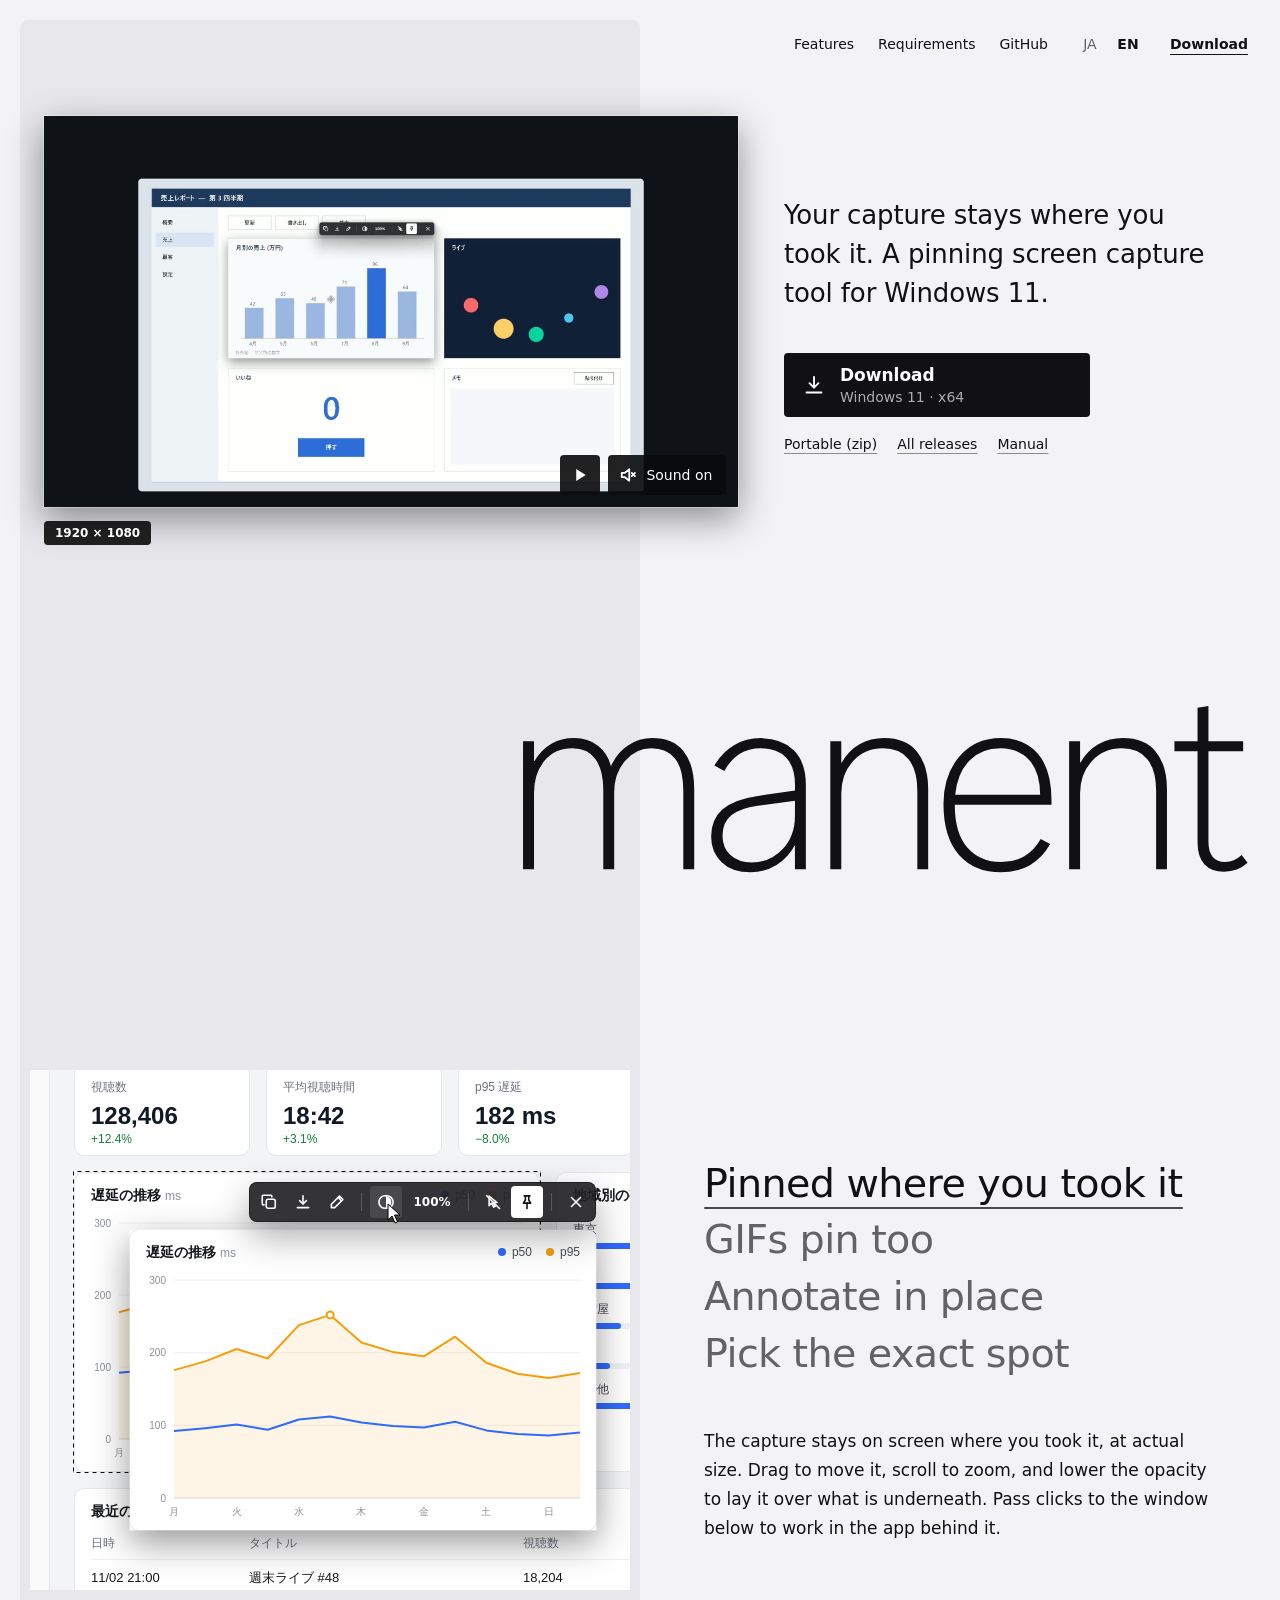
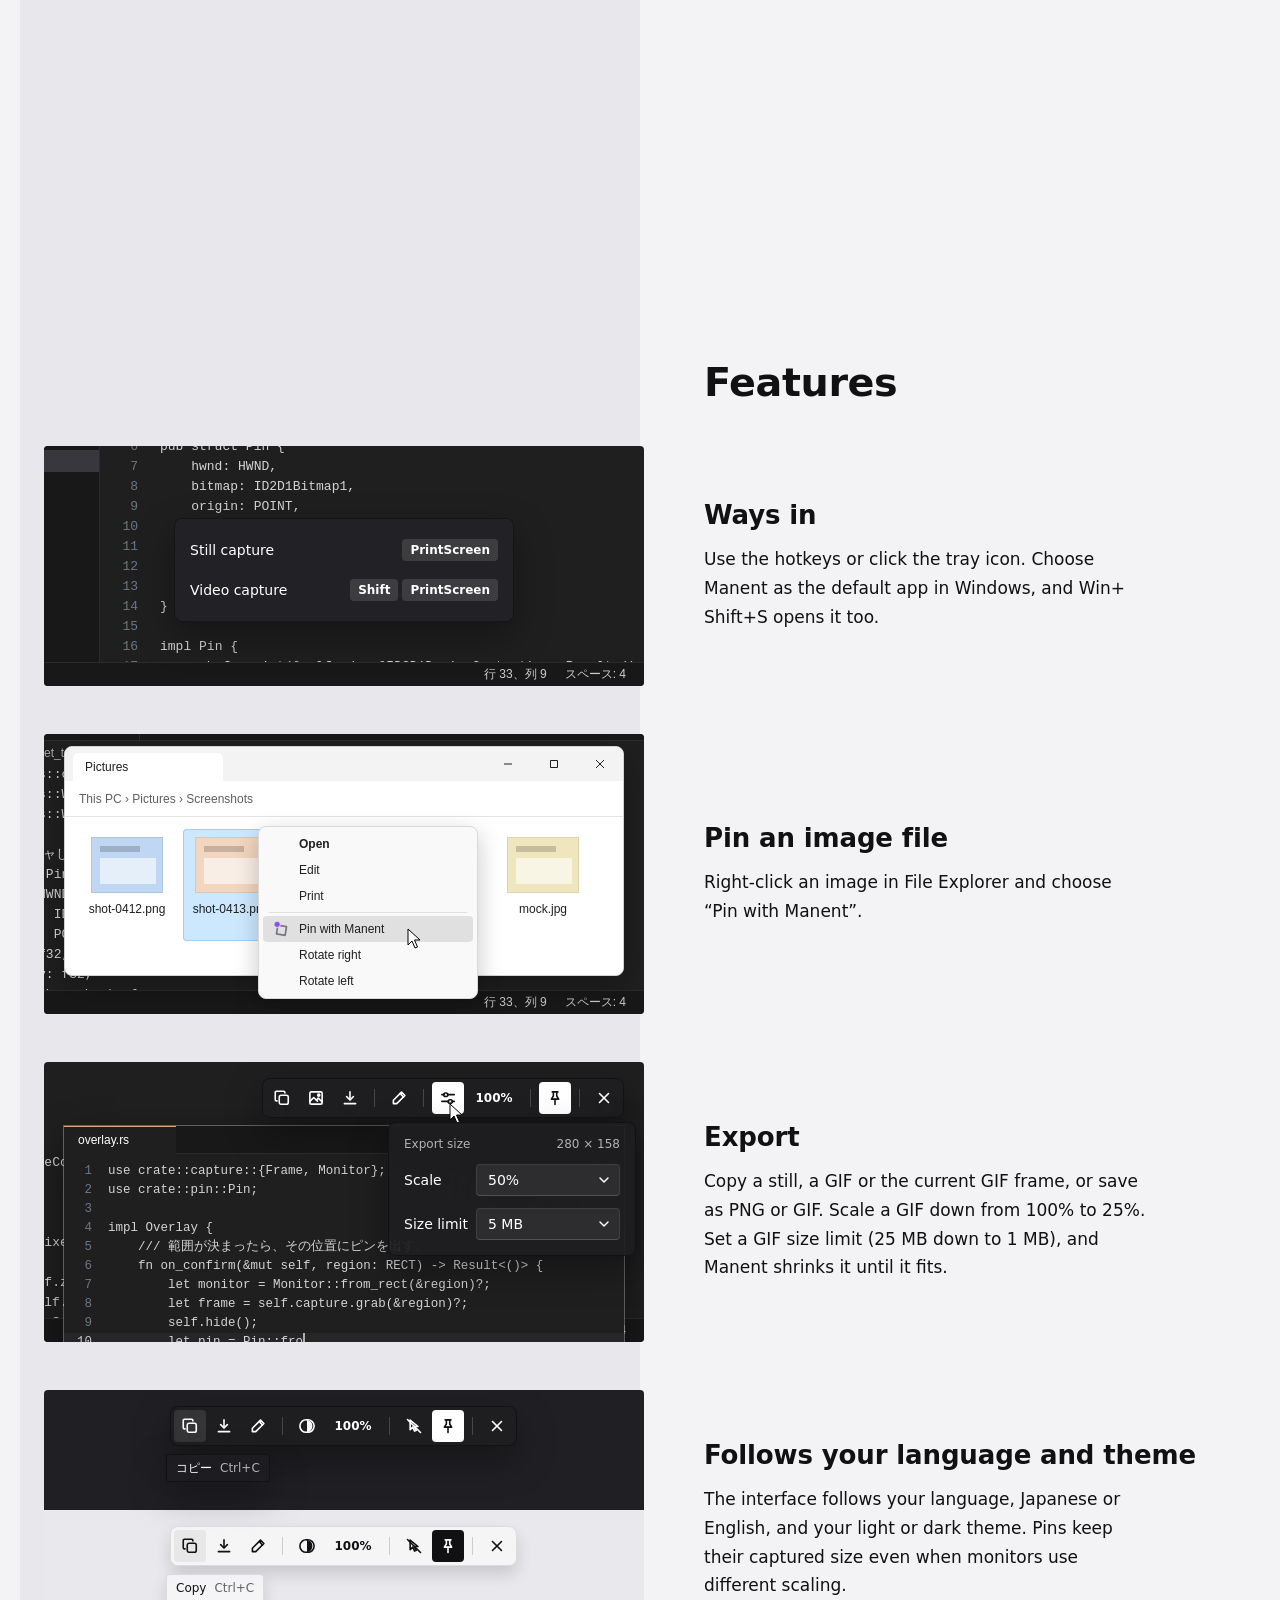
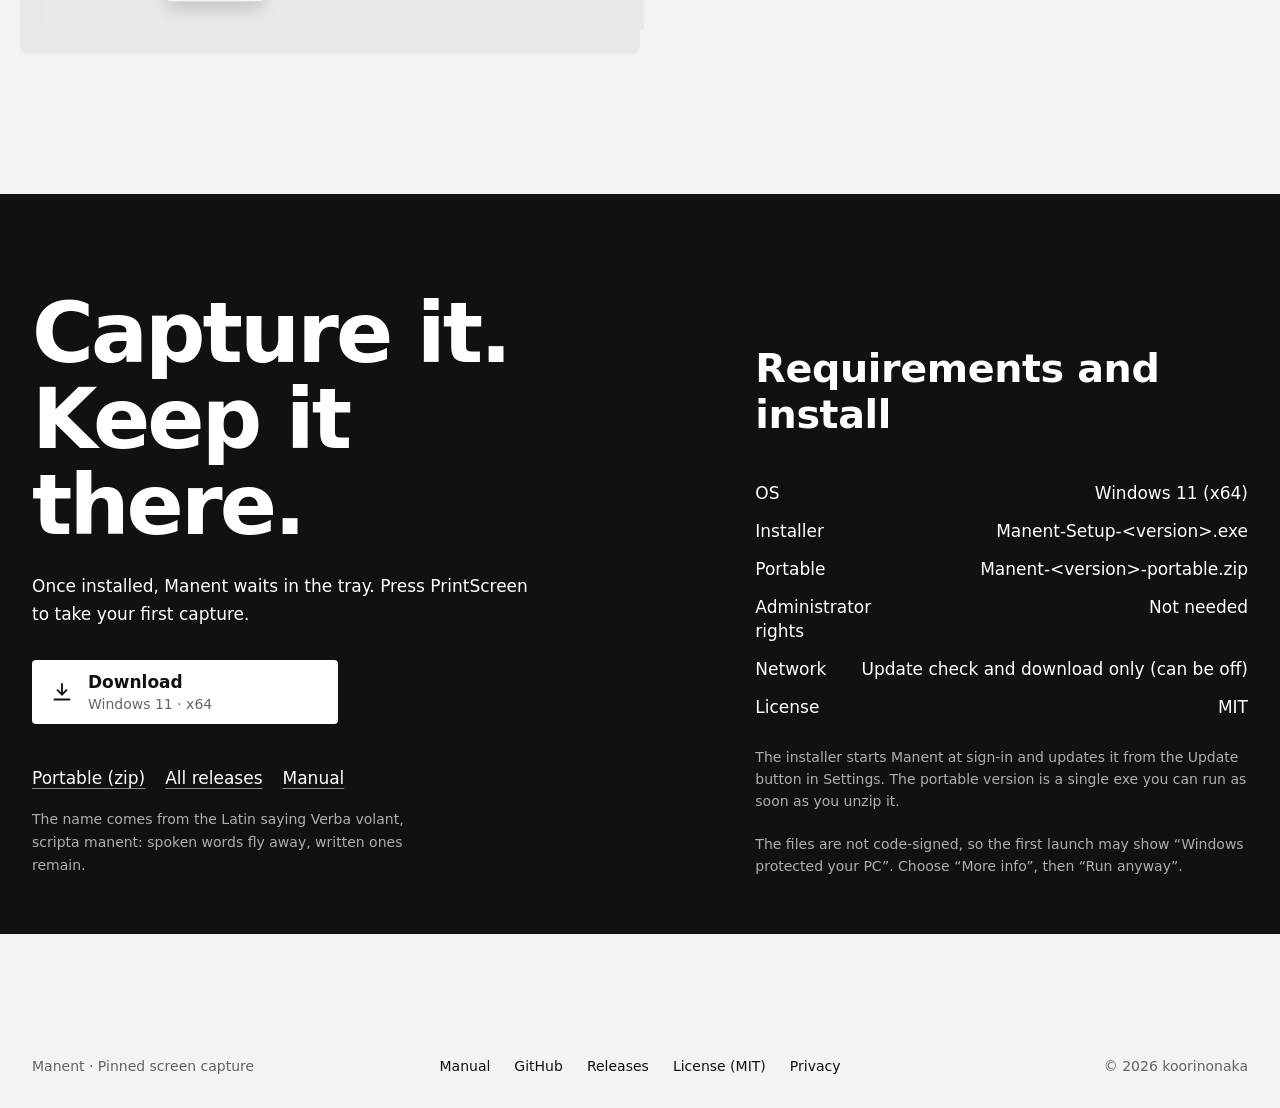
==== commit 9350b239: "site from 11415b2" ====
--- a/index.html
+++ b/index.html
@@ -36,7 +36,7 @@
 <nav class="a-nav" aria-label="ページ内"><a class="a-nav-hide" href="#a-features">機能</a><a class="a-nav-hide" href="#a-req">動作環境</a><a class="a-nav-hide" href="https://github.com/koorinonaka/manent">GitHub</a><span class="lp-lang" role="group" aria-label="言語"><button type="button" lang="ja" aria-pressed="true">JA</button><button type="button" lang="en" aria-pressed="false">EN</button></span><a class="a-nav-act" href="#a-dl">ダウンロード</a></nav>
 <div class="a-stage"><div class="a-stage-in"><div class="a-reelwrap" data-ui><figure class="lp-reel"><video class="lp-video" autoplay muted loop playsinline preload="none" poster="assets/poster.jpg" data-src="assets/showreel-ja.mp4" aria-label="Manent の操作を流す動画。範囲を撮ってピンにし、GIF を録り、書き込むまで。"></video><button type="button" class="lp-reel-play" data-reel="play" hidden><svg class="o-ico" viewBox="0 0 18 18" aria-hidden="true"><path class="f" d="M5.625 3.625V14.375L14.125 9Z"/></svg><span>再生</span></button></figure><div class="lp-reel-ctl" data-theme="dark"><button type="button" class="lp-reel-btn is-icon o-veil" data-reel="pause" aria-label="一時停止" data-pause="一時停止" data-play="再生"><span class="i-pause"><svg class="o-ico" viewBox="0 0 18 18" aria-hidden="true"><path class="f" d="M5.125 4H7.375V14.125H5.125Z"/><path class="f" d="M10.75 4H13V14.125H10.75Z"/></svg></span><span class="i-play"><svg class="o-ico" viewBox="0 0 18 18" aria-hidden="true"><path class="f" d="M5.625 3.625V14.375L14.125 9Z"/></svg></span></button><button type="button" class="lp-reel-btn o-veil" data-reel="sound" aria-pressed="false" data-on="音を出す" data-off="音を消す"><span class="i-off"><svg class="o-ico" viewBox="0 0 18 18" aria-hidden="true"><path d="M3.375 7H6.25L10.125 3.875V14.125L6.25 11H3.375Z"/><path d="M12.375 7.125L15.25 10"/><path d="M15.25 7.125L12.375 10"/></svg></span><span class="i-on"><svg class="o-ico" viewBox="0 0 18 18" aria-hidden="true"><path d="M3.375 7H6.25L10.125 3.875V14.125L6.25 11H3.375Z"/><path d="M12.5 6.625A3.25 3.25 0 0 1 12.5 11.375"/><path d="M14.375 4.75A6 6 0 0 1 14.375 13.25"/></svg></span><span class="lp-rl">音を出す</span></button></div><span class="a-reeltag" data-ui data-theme="dark"><span class="o-tag o-veil"><span class="o-tag-d">1920 × 1080</span></span></span></div></div></div>
 <div class="a-col">
-<div class="a-hero-words"><p class="a-sentence">撮った画面が、その場に残る。<span class="nw">Windows 11</span> のピン留めキャプチャツール</p><div class="a-act" id="a-dl"><a class="lp-dl" href="https://github.com/koorinonaka/manent/releases/latest" data-dl><svg class="o-ico" viewBox="0 0 18 18" aria-hidden="true"><path d="M9 2.875V10.75"/><path d="M5.625 7.625L9 11L12.375 7.625"/><path d="M3.375 14.625H14.625"/></svg><span class="lp-dl-t"><span class="lp-dl-l">ダウンロード</span><span class="lp-dl-m"><span class="nw">Windows 11</span> · x64</span></span></a><p class="lp-links"><a data-dl-zip href="https://github.com/koorinonaka/manent/releases/latest">ポータブル版 (zip)</a><a href="https://github.com/koorinonaka/manent/releases">すべてのリリース</a></p></div></div>
+<div class="a-hero-words"><p class="a-sentence">撮った画面が、その場に残る。<span class="nw">Windows 11</span> のピン留めキャプチャツール</p><div class="a-act" id="a-dl"><a class="lp-dl" href="https://github.com/koorinonaka/manent/releases/latest" data-dl><svg class="o-ico" viewBox="0 0 18 18" aria-hidden="true"><path d="M9 2.875V10.75"/><path d="M5.625 7.625L9 11L12.375 7.625"/><path d="M3.375 14.625H14.625"/></svg><span class="lp-dl-t"><span class="lp-dl-l">ダウンロード</span><span class="lp-dl-m"><span class="nw">Windows 11</span> · x64</span></span></a><p class="lp-links"><a data-dl-zip href="https://github.com/koorinonaka/manent/releases/latest">ポータブル版 (zip)</a><a href="https://github.com/koorinonaka/manent/releases">すべてのリリース</a><a href="manual.html">マニュアル</a></p></div></div>
 </div>
 <h1 class="a-word" id="a-h1"><svg class="a-word-svg" viewBox="154 -1306 5798 1331" style="width:2.8309em;height:0.6498em" aria-hidden="true" focusable="false"><path fill="currentColor" d="M1523.5987548828125 0.0H1436.1998291015625V-625.4005126953125Q1436.1998291015625 -805.2887114530765 1369.0996704101562 -886.2448195937258Q1301.99951171875 -967.200927734375 1181.3992919921875 -967.200927734375Q1056.5989990234375 -967.200927734375 969.89892578125 -866.7934376971322Q883.1988525390625 -766.3859476598893 883.1988525390625 -615.20068359375V0.0H795.9998779296875V-633.1519434200311Q795.9998779296875 -793.4763623350156 733.7997436523438 -880.3386450346952Q671.599609375 -967.200927734375 549.1993408203125 -967.200927734375Q409.1993408203125 -967.200927734375 325.4991455078125 -867.4114548384778Q241.7989501953125 -767.6219819425805 241.7989501953125 -609.001220703125V0.0H154V-1024H241.7989501953125V-865.399658203125H245.39892578125Q297.598876953125 -955.599853515625 377.89892578125 -1002.2999267578125Q458.198974609375 -1049.0 563.7989501953125 -1049.0Q676.0268049568965 -1049.0 753.7129996464171 -987.2148990271227Q831.3991943359375 -925.4297980542453 857.3990478515625 -823.7991943359375Q903.4046860638787 -930.799560546875 993.2047348920037 -989.8997802734375Q1083.0047837201287 -1049.0 1187.799072265625 -1049.0Q1352.1988525390625 -1049.0 1437.8988037109375 -944.9000244140625Q1523.5987548828125 -840.800048828125 1523.5987548828125 -637.000244140625ZM2416.8393896484376 0.0H2329.6404150390626V-186.8004150390625H2326.040439453125Q2276.040439453125 -91.600341796875 2182.440280761719 -33.50018310546875Q2088.8401220703126 24.5999755859375 1974.6399267578124 24.5999755859375Q1826.8398779296874 24.5999755859375 1742.9399755859374 -56.5999755859375Q1659.0400732421874 -137.7999267578125 1659.0400732421874 -262.7999267578125Q1659.0400732421874 -395.5997314453125 1747.7400854492187 -476.99969482421875Q1836.44009765625 -558.399658203125 2021.0403173828124 -584.7996826171875L2330.040439453125 -629.399658203125V-675.6002197265625Q2330.040439453125 -820.4005126953125 2257.840183105469 -893.8007202148438Q2185.6399267578126 -967.200927734375 2055.839755859375 -967.200927734375Q1957.8396337890624 -967.200927734375 1885.1394384765624 -921.3008422851562Q1812.4392431640624 -875.4007568359375 1764.43912109375 -786.2005615234375L1684.640048828125 -829.60009765625Q1746.0400732421874 -935.60009765625 1841.9399755859374 -992.300048828125Q1937.8398779296874 -1049.0 2055.839755859375 -1049.0Q2224.6394384765626 -1049.0 2320.7394140625 -952.300048828125Q2416.8393896484376 -855.60009765625 2416.8393896484376 -673.4002685546875ZM2329.6404150390626 -426.598876953125V-548.2005615234375L2031.4402197265624 -507.2005615234375Q1890.8393896484374 -487.6004638671875 1820.4391821289062 -431.00018310546875Q1750.038974609375 -374.39990234375 1750.038974609375 -267.7998046875Q1750.038974609375 -171.9993896484375 1813.1391943359374 -112.999267578125Q1876.2394140625 -53.9991455078125 1984.4397314453124 -53.9991455078125Q2130.2397802734376 -53.9991455078125 2229.94009765625 -159.4991455078125Q2329.6404150390626 -264.9991455078125 2329.6404150390626 -426.598876953125ZM3395.6790234375 0.0H3308.8800732421873V-627.200439453125Q3308.8800732421873 -793.6004638671875 3238.429755859375 -880.4006958007812Q3167.9794384765623 -967.200927734375 3034.87921875 -967.200927734375Q2887.6628676035707 -967.200927734375 2794.0709088994417 -864.5360313368722Q2700.4789501953123 -761.8711349393692 2700.4789501953123 -607.4012451171875V0.0H2612.68V-1024H2700.4789501953123V-854.3997802734375H2704.07892578125Q2759.87873046875 -950.7998046875 2846.37873046875 -999.89990234375Q2932.87873046875 -1049.0 3044.4789501953123 -1049.0Q3216.6961196317284 -1049.0 3306.187571534614 -940.5Q3395.6790234375 -832.0 3395.6790234375 -637.5482769723977ZM4382.319194335938 -516.6005859375H3608.7188525390625Q3607.518779296875 -289.399658203125 3708.5189624023437 -173.29937744140625Q3809.5191455078125 -57.1990966796875 3979.3194384765625 -56.799072265625Q4084.119609375 -56.799072265625 4164.919780273438 -104.1990966796875Q4245.719951171875 -151.59912109375 4295.920024414063 -241.599365234375L4371.519145507813 -201.1998291015625Q4310.119243164063 -90.39990234375 4209.719340820313 -32.699951171875Q4109.319438476563 25.0 3978.1194873046875 25.0Q3766.9197802734375 24.5999755859375 3642.5198779296875 -114.09991455078125Q3518.1199755859375 -252.7998046875 3518.1199755859375 -523.200439453125Q3518.1199755859375 -754.4005126953125 3645.5199389648437 -901.7002563476562Q3772.91990234375 -1049.0 3976.319560546875 -1049.0Q4168.9194140625 -1049.0 4275.619304199219 -921.7999267578125Q4382.319194335938 -794.599853515625 4382.319194335938 -551.999755859375ZM4291.720317382813 -596.7996826171875Q4289.520244140625 -782.2001953125 4203.320109863282 -874.7005615234375Q4117.119975585938 -967.200927734375 3973.7195849609375 -967.200927734375Q3822.9192919921875 -967.200927734375 3726.8190112304687 -870.400634765625Q3630.71873046875 -773.600341796875 3611.7188525390625 -596.7996826171875ZM5306.3590234375 0.0H5219.560073242187V-627.200439453125Q5219.560073242187 -793.6004638671875 5149.109755859375 -880.4006958007812Q5078.659438476562 -967.200927734375 4945.55921875 -967.200927734375Q4798.34286760357 -967.200927734375 4704.750908899441 -864.5360313368722Q4611.158950195312 -761.8711349393692 4611.158950195312 -607.4012451171875V0.0H4523.36V-1024H4611.158950195312V-854.3997802734375H4614.75892578125Q4670.55873046875 -950.7998046875 4757.05873046875 -999.89990234375Q4843.55873046875 -1049.0 4955.158950195312 -1049.0Q5127.376119631728 -1049.0 5216.867571534614 -940.5Q5306.3590234375 -832.0 5306.3590234375 -637.5482769723977ZM5951.598803710937 -51.7999267578125Q5909.798754882812 -14.199951171875 5865.298876953125 2.9000244140625Q5820.798999023437 20.0 5762.599291992187 20.0Q5659.999560546875 20.0 5605.4998046875 -39.599853515625Q5551.000048828125 -99.19970703125 5551.000048828125 -212.9996337890625V-944.8009033203125H5365.999926757812V-1024.0H5551.000048828125V-1291.2003173828125L5638.1990234375 -1305.8001708984375V-1024.0H5915.999072265625V-944.8009033203125H5638.1990234375V-219.3995361328125Q5638.1990234375 -139.3992919921875 5672.499011230469 -98.69921875Q5706.798999023437 -57.9991455078125 5771.399096679687 -57.9991455078125Q5809.399096679687 -57.9991455078125 5840.699145507812 -70.899169921875Q5871.999194335937 -83.7991943359375 5903.599291992187 -113.5992431640625Z"/></svg><span class="lp-vh">Manent — 撮った画面が、その場に残る。</span></h1>
 </section><section class="a-sec a-index" id="a-features" aria-labelledby="a-index-h">
@@ -58,17 +58,17 @@
 <div class="a-sec a-frow is-last"><div class="a-stage"><div class="lp-frag o-root" data-ui data-theme="dark" role="img" aria-label="ピンのツールバーをダークとライトで。ツールチップは日本語と英語" style="width:600px;height:240px"><div class="lp-pic" aria-hidden="true" style="width:600px;height:240px"><div class="o-abs" style="left:0;top:0;width:600px;height:120px;background:#202024"></div><div class="o-abs" data-theme="light" style="left:0;top:120px;width:600px;height:120px;background:#E9E9ED"></div><div class="o-abs" style="left:126px;top:16px;"><div class="o-abs" data-theme="dark" style="left:0;top:0"><div class="o-tb o-acrylic"><span class="o-tool is-hover"><svg class="o-ico" viewBox="0 0 18 18"><path d="M7.875 6.25H13.5A1.75 1.75 0 0 1 15.25 7.875V13.5A1.75 1.75 0 0 1 13.5 15.25H7.875A1.75 1.75 0 0 1 6.25 13.5V7.875A1.75 1.75 0 0 1 7.875 6.25Z"/><path d="M11.875 4V3.375A1.125 1.125 0 0 0 10.75 2.25H3.375A1.125 1.125 0 0 0 2.25 3.375V10.75A1.125 1.125 0 0 0 3.375 11.875H4"/></svg></span><span class="o-tool"><svg class="o-ico" viewBox="0 0 18 18"><path d="M9 2.875V10.75"/><path d="M5.625 7.625L9 11L12.375 7.625"/><path d="M3.375 14.625H14.625"/></svg></span><span class="o-tool"><svg class="o-ico" viewBox="0 0 18 18"><path d="M11.5 3.125L14.875 6.5L6.75 14.625H3.375V11.25Z"/><path d="M10.125 4.5L13.5 7.875"/></svg></span><span class="o-sep"></span><span class="o-tool"><svg class="o-ico" viewBox="0 0 18 18"><path d="M9 2.875A6.25 6.25 0 1 1 9 15.25A6.25 6.25 0 1 1 9 2.875Z"/><path class="f" d="M9 2.875A6.25 6.25 0 0 1 9 15.25Z"/></svg></span><span class="o-tool is-wide"><span class="o-num o-num-b">100%</span></span><span class="o-sep"></span><span class="o-tool"><svg class="o-ico" viewBox="0 0 18 18"><path d="M5.125 3.125V12.625L7.75 10.125L9.625 14.125L11.25 13.375L9.375 9.5H13Z"/><path d="M2.5 2.5L15.5 15.5"/></svg></span><span class="o-tool is-on"><svg class="o-ico" viewBox="0 0 18 18"><path d="M6.25 2.875H11.875"/><path d="M7.375 2.875V7L5.375 10.125H12.625L10.75 7V2.875"/><path d="M9 10.125V15.5"/></svg></span><span class="o-sep"></span><span class="o-tool"><svg class="o-ico" viewBox="0 0 18 18"><path d="M4.5 4.5L13.5 13.5"/><path d="M13.5 4.5L4.5 13.5"/></svg></span></div><div class="o-abs" style="left:-4px;top:48px"><span class="o-tip o-acrylic">コピー<span class="o-tip-k">Ctrl+C</span></span></div></div></div><div class="o-abs" style="left:126px;top:136px;"><div class="o-abs" data-theme="light" style="left:0;top:0"><div class="o-tb o-acrylic"><span class="o-tool is-hover"><svg class="o-ico" viewBox="0 0 18 18"><path d="M7.875 6.25H13.5A1.75 1.75 0 0 1 15.25 7.875V13.5A1.75 1.75 0 0 1 13.5 15.25H7.875A1.75 1.75 0 0 1 6.25 13.5V7.875A1.75 1.75 0 0 1 7.875 6.25Z"/><path d="M11.875 4V3.375A1.125 1.125 0 0 0 10.75 2.25H3.375A1.125 1.125 0 0 0 2.25 3.375V10.75A1.125 1.125 0 0 0 3.375 11.875H4"/></svg></span><span class="o-tool"><svg class="o-ico" viewBox="0 0 18 18"><path d="M9 2.875V10.75"/><path d="M5.625 7.625L9 11L12.375 7.625"/><path d="M3.375 14.625H14.625"/></svg></span><span class="o-tool"><svg class="o-ico" viewBox="0 0 18 18"><path d="M11.5 3.125L14.875 6.5L6.75 14.625H3.375V11.25Z"/><path d="M10.125 4.5L13.5 7.875"/></svg></span><span class="o-sep"></span><span class="o-tool"><svg class="o-ico" viewBox="0 0 18 18"><path d="M9 2.875A6.25 6.25 0 1 1 9 15.25A6.25 6.25 0 1 1 9 2.875Z"/><path class="f" d="M9 2.875A6.25 6.25 0 0 1 9 15.25Z"/></svg></span><span class="o-tool is-wide"><span class="o-num o-num-b">100%</span></span><span class="o-sep"></span><span class="o-tool"><svg class="o-ico" viewBox="0 0 18 18"><path d="M5.125 3.125V12.625L7.75 10.125L9.625 14.125L11.25 13.375L9.375 9.5H13Z"/><path d="M2.5 2.5L15.5 15.5"/></svg></span><span class="o-tool is-on"><svg class="o-ico" viewBox="0 0 18 18"><path d="M6.25 2.875H11.875"/><path d="M7.375 2.875V7L5.375 10.125H12.625L10.75 7V2.875"/><path d="M9 10.125V15.5"/></svg></span><span class="o-sep"></span><span class="o-tool"><svg class="o-ico" viewBox="0 0 18 18"><path d="M4.5 4.5L13.5 13.5"/><path d="M13.5 4.5L4.5 13.5"/></svg></span></div><div class="o-abs" style="left:-4px;top:48px"><span class="o-tip o-acrylic">Copy<span class="o-tip-k">Ctrl+C</span></span></div></div></div></div></div></div><div class="a-col"><h3>言語とテーマに追従</h3><p>画面は日本語と英語、ライトとダークのテーマに追従します。モニタごとに拡大率が違っても、ピンは撮った大きさのまま出ます。</p></div></div>
 </section><section class="a-close" aria-labelledby="a-close-h">
 <div class="a-close-words"><h2 class="a-close-line" id="a-close-h">撮って、<br>その場に残す。</h2><p>インストールすると、Manent はトレイに常駐します。PrintScreen で最初の <span class="nw">1 枚</span>を撮れます。</p>
-<div class="a-act"><a class="lp-dl" href="https://github.com/koorinonaka/manent/releases/latest" data-dl><svg class="o-ico" viewBox="0 0 18 18" aria-hidden="true"><path d="M9 2.875V10.75"/><path d="M5.625 7.625L9 11L12.375 7.625"/><path d="M3.375 14.625H14.625"/></svg><span class="lp-dl-t"><span class="lp-dl-l">ダウンロード</span><span class="lp-dl-m"><span class="nw">Windows 11</span> · x64</span></span></a><p class="lp-links"><a data-dl-zip href="https://github.com/koorinonaka/manent/releases/latest">ポータブル版 (zip)</a><a href="https://github.com/koorinonaka/manent/releases">すべてのリリース</a></p></div><p class="a-motto">名前はラテン語の格言 Verba volant, scripta manent (言葉は飛び去り、書かれたものは残る) から取りました。</p></div>
+<div class="a-act"><a class="lp-dl" href="https://github.com/koorinonaka/manent/releases/latest" data-dl><svg class="o-ico" viewBox="0 0 18 18" aria-hidden="true"><path d="M9 2.875V10.75"/><path d="M5.625 7.625L9 11L12.375 7.625"/><path d="M3.375 14.625H14.625"/></svg><span class="lp-dl-t"><span class="lp-dl-l">ダウンロード</span><span class="lp-dl-m"><span class="nw">Windows 11</span> · x64</span></span></a><p class="lp-links"><a data-dl-zip href="https://github.com/koorinonaka/manent/releases/latest">ポータブル版 (zip)</a><a href="https://github.com/koorinonaka/manent/releases">すべてのリリース</a><a href="manual.html">マニュアル</a></p></div><p class="a-motto">名前はラテン語の格言 Verba volant, scripta manent (言葉は飛び去り、書かれたものは残る) から取りました。</p></div>
 <div class="a-close-req" id="a-req"><h2 class="a-h2" id="a-req-h">動作環境とインストール</h2>
 <dl class="lp-rows"><dt>OS</dt><dd>Windows 11 (x64)</dd><dt>インストーラ</dt><dd>Manent-Setup-&lt;版&gt;.exe</dd><dt>ポータブル版</dt><dd>Manent-&lt;版&gt;-portable.zip</dd><dt>管理者権限</dt><dd>要りません</dd><dt>通信</dt><dd>更新の確認と更新のダウンロードだけ (設定でオフ)</dd><dt>ライセンス</dt><dd>MIT</dd></dl>
 <p class="lp-note">インストーラは、サインイン時の起動と、設定の<span class="nw">「更新」</span>ボタンからの更新に対応します。ポータブル版は、展開してすぐ使える単体の exe です。</p><p class="lp-note">コード署名をしていないため、初回の起動時に<span class="nw">「Windows によって PC が保護されました」</span>と出ることがあります。<span class="nw">「詳細情報」</span>→<span class="nw">「実行」</span>で起動できます。</p>
 </div>
-</section><footer class="a-foot"><span>Manent · ピン留めキャプチャツール</span><nav aria-label="リンク"><a href="https://github.com/koorinonaka/manent">GitHub</a><a href="https://github.com/koorinonaka/manent/releases">リリース</a><a href="https://github.com/koorinonaka/manent/blob/main/LICENSE">ライセンス (MIT)</a><a href="privacy.html">プライバシー</a></nav><span class="a-foot-r">© 2026 koorinonaka</span></footer></div>
+</section><footer class="a-foot"><span>Manent · ピン留めキャプチャツール</span><nav aria-label="リンク"><a href="manual.html">マニュアル</a><a href="https://github.com/koorinonaka/manent">GitHub</a><a href="https://github.com/koorinonaka/manent/releases">リリース</a><a href="https://github.com/koorinonaka/manent/blob/main/LICENSE">ライセンス (MIT)</a><a href="privacy.html">プライバシー</a></nav><span class="a-foot-r">© 2026 koorinonaka</span></footer></div>
 <div class="lp lp-a" lang="en"><section class="a-sec a-hero is-first" aria-labelledby="a-h1-en">
 <nav class="a-nav" aria-label="On this page"><a class="a-nav-hide" href="#a-features-en">Features</a><a class="a-nav-hide" href="#a-req-en">Requirements</a><a class="a-nav-hide" href="https://github.com/koorinonaka/manent">GitHub</a><span class="lp-lang" role="group" aria-label="Language"><button type="button" lang="ja" aria-pressed="false">JA</button><button type="button" lang="en" aria-pressed="true">EN</button></span><a class="a-nav-act" href="#a-dl-en">Download</a></nav>
 <div class="a-stage"><div class="a-stage-in"><div class="a-reelwrap" data-ui><figure class="lp-reel"><video class="lp-video" autoplay muted loop playsinline preload="none" poster="assets/poster.jpg" data-src="assets/showreel-en.mp4" aria-label="A reel of Manent: capture a region as a pin, record a GIF, and annotate it."></video><button type="button" class="lp-reel-play" data-reel="play" hidden><svg class="o-ico" viewBox="0 0 18 18" aria-hidden="true"><path class="f" d="M5.625 3.625V14.375L14.125 9Z"/></svg><span>Play</span></button></figure><div class="lp-reel-ctl" data-theme="dark"><button type="button" class="lp-reel-btn is-icon o-veil" data-reel="pause" aria-label="Pause" data-pause="Pause" data-play="Play"><span class="i-pause"><svg class="o-ico" viewBox="0 0 18 18" aria-hidden="true"><path class="f" d="M5.125 4H7.375V14.125H5.125Z"/><path class="f" d="M10.75 4H13V14.125H10.75Z"/></svg></span><span class="i-play"><svg class="o-ico" viewBox="0 0 18 18" aria-hidden="true"><path class="f" d="M5.625 3.625V14.375L14.125 9Z"/></svg></span></button><button type="button" class="lp-reel-btn o-veil" data-reel="sound" aria-pressed="false" data-on="Sound on" data-off="Sound off"><span class="i-off"><svg class="o-ico" viewBox="0 0 18 18" aria-hidden="true"><path d="M3.375 7H6.25L10.125 3.875V14.125L6.25 11H3.375Z"/><path d="M12.375 7.125L15.25 10"/><path d="M15.25 7.125L12.375 10"/></svg></span><span class="i-on"><svg class="o-ico" viewBox="0 0 18 18" aria-hidden="true"><path d="M3.375 7H6.25L10.125 3.875V14.125L6.25 11H3.375Z"/><path d="M12.5 6.625A3.25 3.25 0 0 1 12.5 11.375"/><path d="M14.375 4.75A6 6 0 0 1 14.375 13.25"/></svg></span><span class="lp-rl">Sound on</span></button></div><span class="a-reeltag" data-ui data-theme="dark"><span class="o-tag o-veil"><span class="o-tag-d">1920 × 1080</span></span></span></div></div></div>
 <div class="a-col">
-<div class="a-hero-words"><p class="a-sentence">Your capture stays where you took it. A pinning screen capture tool for <span class="nw">Windows 11</span>.</p><div class="a-act" id="a-dl-en"><a class="lp-dl" href="https://github.com/koorinonaka/manent/releases/latest" data-dl><svg class="o-ico" viewBox="0 0 18 18" aria-hidden="true"><path d="M9 2.875V10.75"/><path d="M5.625 7.625L9 11L12.375 7.625"/><path d="M3.375 14.625H14.625"/></svg><span class="lp-dl-t"><span class="lp-dl-l">Download</span><span class="lp-dl-m"><span class="nw">Windows 11</span> · x64</span></span></a><p class="lp-links"><a data-dl-zip href="https://github.com/koorinonaka/manent/releases/latest">Portable (zip)</a><a href="https://github.com/koorinonaka/manent/releases">All releases</a></p></div></div>
+<div class="a-hero-words"><p class="a-sentence">Your capture stays where you took it. A pinning screen capture tool for <span class="nw">Windows 11</span>.</p><div class="a-act" id="a-dl-en"><a class="lp-dl" href="https://github.com/koorinonaka/manent/releases/latest" data-dl><svg class="o-ico" viewBox="0 0 18 18" aria-hidden="true"><path d="M9 2.875V10.75"/><path d="M5.625 7.625L9 11L12.375 7.625"/><path d="M3.375 14.625H14.625"/></svg><span class="lp-dl-t"><span class="lp-dl-l">Download</span><span class="lp-dl-m"><span class="nw">Windows 11</span> · x64</span></span></a><p class="lp-links"><a data-dl-zip href="https://github.com/koorinonaka/manent/releases/latest">Portable (zip)</a><a href="https://github.com/koorinonaka/manent/releases">All releases</a><a href="manual.html">Manual</a></p></div></div>
 </div>
 <h1 class="a-word" id="a-h1-en"><svg class="a-word-svg" viewBox="154 -1306 5798 1331" style="width:2.8309em;height:0.6498em" aria-hidden="true" focusable="false"><path fill="currentColor" d="M1523.5987548828125 0.0H1436.1998291015625V-625.4005126953125Q1436.1998291015625 -805.2887114530765 1369.0996704101562 -886.2448195937258Q1301.99951171875 -967.200927734375 1181.3992919921875 -967.200927734375Q1056.5989990234375 -967.200927734375 969.89892578125 -866.7934376971322Q883.1988525390625 -766.3859476598893 883.1988525390625 -615.20068359375V0.0H795.9998779296875V-633.1519434200311Q795.9998779296875 -793.4763623350156 733.7997436523438 -880.3386450346952Q671.599609375 -967.200927734375 549.1993408203125 -967.200927734375Q409.1993408203125 -967.200927734375 325.4991455078125 -867.4114548384778Q241.7989501953125 -767.6219819425805 241.7989501953125 -609.001220703125V0.0H154V-1024H241.7989501953125V-865.399658203125H245.39892578125Q297.598876953125 -955.599853515625 377.89892578125 -1002.2999267578125Q458.198974609375 -1049.0 563.7989501953125 -1049.0Q676.0268049568965 -1049.0 753.7129996464171 -987.2148990271227Q831.3991943359375 -925.4297980542453 857.3990478515625 -823.7991943359375Q903.4046860638787 -930.799560546875 993.2047348920037 -989.8997802734375Q1083.0047837201287 -1049.0 1187.799072265625 -1049.0Q1352.1988525390625 -1049.0 1437.8988037109375 -944.9000244140625Q1523.5987548828125 -840.800048828125 1523.5987548828125 -637.000244140625ZM2416.8393896484376 0.0H2329.6404150390626V-186.8004150390625H2326.040439453125Q2276.040439453125 -91.600341796875 2182.440280761719 -33.50018310546875Q2088.8401220703126 24.5999755859375 1974.6399267578124 24.5999755859375Q1826.8398779296874 24.5999755859375 1742.9399755859374 -56.5999755859375Q1659.0400732421874 -137.7999267578125 1659.0400732421874 -262.7999267578125Q1659.0400732421874 -395.5997314453125 1747.7400854492187 -476.99969482421875Q1836.44009765625 -558.399658203125 2021.0403173828124 -584.7996826171875L2330.040439453125 -629.399658203125V-675.6002197265625Q2330.040439453125 -820.4005126953125 2257.840183105469 -893.8007202148438Q2185.6399267578126 -967.200927734375 2055.839755859375 -967.200927734375Q1957.8396337890624 -967.200927734375 1885.1394384765624 -921.3008422851562Q1812.4392431640624 -875.4007568359375 1764.43912109375 -786.2005615234375L1684.640048828125 -829.60009765625Q1746.0400732421874 -935.60009765625 1841.9399755859374 -992.300048828125Q1937.8398779296874 -1049.0 2055.839755859375 -1049.0Q2224.6394384765626 -1049.0 2320.7394140625 -952.300048828125Q2416.8393896484376 -855.60009765625 2416.8393896484376 -673.4002685546875ZM2329.6404150390626 -426.598876953125V-548.2005615234375L2031.4402197265624 -507.2005615234375Q1890.8393896484374 -487.6004638671875 1820.4391821289062 -431.00018310546875Q1750.038974609375 -374.39990234375 1750.038974609375 -267.7998046875Q1750.038974609375 -171.9993896484375 1813.1391943359374 -112.999267578125Q1876.2394140625 -53.9991455078125 1984.4397314453124 -53.9991455078125Q2130.2397802734376 -53.9991455078125 2229.94009765625 -159.4991455078125Q2329.6404150390626 -264.9991455078125 2329.6404150390626 -426.598876953125ZM3395.6790234375 0.0H3308.8800732421873V-627.200439453125Q3308.8800732421873 -793.6004638671875 3238.429755859375 -880.4006958007812Q3167.9794384765623 -967.200927734375 3034.87921875 -967.200927734375Q2887.6628676035707 -967.200927734375 2794.0709088994417 -864.5360313368722Q2700.4789501953123 -761.8711349393692 2700.4789501953123 -607.4012451171875V0.0H2612.68V-1024H2700.4789501953123V-854.3997802734375H2704.07892578125Q2759.87873046875 -950.7998046875 2846.37873046875 -999.89990234375Q2932.87873046875 -1049.0 3044.4789501953123 -1049.0Q3216.6961196317284 -1049.0 3306.187571534614 -940.5Q3395.6790234375 -832.0 3395.6790234375 -637.5482769723977ZM4382.319194335938 -516.6005859375H3608.7188525390625Q3607.518779296875 -289.399658203125 3708.5189624023437 -173.29937744140625Q3809.5191455078125 -57.1990966796875 3979.3194384765625 -56.799072265625Q4084.119609375 -56.799072265625 4164.919780273438 -104.1990966796875Q4245.719951171875 -151.59912109375 4295.920024414063 -241.599365234375L4371.519145507813 -201.1998291015625Q4310.119243164063 -90.39990234375 4209.719340820313 -32.699951171875Q4109.319438476563 25.0 3978.1194873046875 25.0Q3766.9197802734375 24.5999755859375 3642.5198779296875 -114.09991455078125Q3518.1199755859375 -252.7998046875 3518.1199755859375 -523.200439453125Q3518.1199755859375 -754.4005126953125 3645.5199389648437 -901.7002563476562Q3772.91990234375 -1049.0 3976.319560546875 -1049.0Q4168.9194140625 -1049.0 4275.619304199219 -921.7999267578125Q4382.319194335938 -794.599853515625 4382.319194335938 -551.999755859375ZM4291.720317382813 -596.7996826171875Q4289.520244140625 -782.2001953125 4203.320109863282 -874.7005615234375Q4117.119975585938 -967.200927734375 3973.7195849609375 -967.200927734375Q3822.9192919921875 -967.200927734375 3726.8190112304687 -870.400634765625Q3630.71873046875 -773.600341796875 3611.7188525390625 -596.7996826171875ZM5306.3590234375 0.0H5219.560073242187V-627.200439453125Q5219.560073242187 -793.6004638671875 5149.109755859375 -880.4006958007812Q5078.659438476562 -967.200927734375 4945.55921875 -967.200927734375Q4798.34286760357 -967.200927734375 4704.750908899441 -864.5360313368722Q4611.158950195312 -761.8711349393692 4611.158950195312 -607.4012451171875V0.0H4523.36V-1024H4611.158950195312V-854.3997802734375H4614.75892578125Q4670.55873046875 -950.7998046875 4757.05873046875 -999.89990234375Q4843.55873046875 -1049.0 4955.158950195312 -1049.0Q5127.376119631728 -1049.0 5216.867571534614 -940.5Q5306.3590234375 -832.0 5306.3590234375 -637.5482769723977ZM5951.598803710937 -51.7999267578125Q5909.798754882812 -14.199951171875 5865.298876953125 2.9000244140625Q5820.798999023437 20.0 5762.599291992187 20.0Q5659.999560546875 20.0 5605.4998046875 -39.599853515625Q5551.000048828125 -99.19970703125 5551.000048828125 -212.9996337890625V-944.8009033203125H5365.999926757812V-1024.0H5551.000048828125V-1291.2003173828125L5638.1990234375 -1305.8001708984375V-1024.0H5915.999072265625V-944.8009033203125H5638.1990234375V-219.3995361328125Q5638.1990234375 -139.3992919921875 5672.499011230469 -98.69921875Q5706.798999023437 -57.9991455078125 5771.399096679687 -57.9991455078125Q5809.399096679687 -57.9991455078125 5840.699145507812 -70.899169921875Q5871.999194335937 -83.7991943359375 5903.599291992187 -113.5992431640625Z"/></svg><span class="lp-vh">Manent — Your capture stays where you took it.</span></h1>
 </section><section class="a-sec a-index" id="a-features-en" aria-labelledby="a-index-h-en">
@@ -90,11 +90,11 @@
 <div class="a-sec a-frow is-last"><div class="a-stage"><div class="lp-frag o-root" data-ui data-theme="dark" role="img" aria-label="The pin toolbar in dark and light, with Japanese and English tooltips" style="width:600px;height:240px"><div class="lp-pic" aria-hidden="true" style="width:600px;height:240px"><div class="o-abs" style="left:0;top:0;width:600px;height:120px;background:#202024"></div><div class="o-abs" data-theme="light" style="left:0;top:120px;width:600px;height:120px;background:#E9E9ED"></div><div class="o-abs" style="left:126px;top:16px;"><div class="o-abs" data-theme="dark" style="left:0;top:0"><div class="o-tb o-acrylic"><span class="o-tool is-hover"><svg class="o-ico" viewBox="0 0 18 18"><path d="M7.875 6.25H13.5A1.75 1.75 0 0 1 15.25 7.875V13.5A1.75 1.75 0 0 1 13.5 15.25H7.875A1.75 1.75 0 0 1 6.25 13.5V7.875A1.75 1.75 0 0 1 7.875 6.25Z"/><path d="M11.875 4V3.375A1.125 1.125 0 0 0 10.75 2.25H3.375A1.125 1.125 0 0 0 2.25 3.375V10.75A1.125 1.125 0 0 0 3.375 11.875H4"/></svg></span><span class="o-tool"><svg class="o-ico" viewBox="0 0 18 18"><path d="M9 2.875V10.75"/><path d="M5.625 7.625L9 11L12.375 7.625"/><path d="M3.375 14.625H14.625"/></svg></span><span class="o-tool"><svg class="o-ico" viewBox="0 0 18 18"><path d="M11.5 3.125L14.875 6.5L6.75 14.625H3.375V11.25Z"/><path d="M10.125 4.5L13.5 7.875"/></svg></span><span class="o-sep"></span><span class="o-tool"><svg class="o-ico" viewBox="0 0 18 18"><path d="M9 2.875A6.25 6.25 0 1 1 9 15.25A6.25 6.25 0 1 1 9 2.875Z"/><path class="f" d="M9 2.875A6.25 6.25 0 0 1 9 15.25Z"/></svg></span><span class="o-tool is-wide"><span class="o-num o-num-b">100%</span></span><span class="o-sep"></span><span class="o-tool"><svg class="o-ico" viewBox="0 0 18 18"><path d="M5.125 3.125V12.625L7.75 10.125L9.625 14.125L11.25 13.375L9.375 9.5H13Z"/><path d="M2.5 2.5L15.5 15.5"/></svg></span><span class="o-tool is-on"><svg class="o-ico" viewBox="0 0 18 18"><path d="M6.25 2.875H11.875"/><path d="M7.375 2.875V7L5.375 10.125H12.625L10.75 7V2.875"/><path d="M9 10.125V15.5"/></svg></span><span class="o-sep"></span><span class="o-tool"><svg class="o-ico" viewBox="0 0 18 18"><path d="M4.5 4.5L13.5 13.5"/><path d="M13.5 4.5L4.5 13.5"/></svg></span></div><div class="o-abs" style="left:-4px;top:48px"><span class="o-tip o-acrylic">コピー<span class="o-tip-k">Ctrl+C</span></span></div></div></div><div class="o-abs" style="left:126px;top:136px;"><div class="o-abs" data-theme="light" style="left:0;top:0"><div class="o-tb o-acrylic"><span class="o-tool is-hover"><svg class="o-ico" viewBox="0 0 18 18"><path d="M7.875 6.25H13.5A1.75 1.75 0 0 1 15.25 7.875V13.5A1.75 1.75 0 0 1 13.5 15.25H7.875A1.75 1.75 0 0 1 6.25 13.5V7.875A1.75 1.75 0 0 1 7.875 6.25Z"/><path d="M11.875 4V3.375A1.125 1.125 0 0 0 10.75 2.25H3.375A1.125 1.125 0 0 0 2.25 3.375V10.75A1.125 1.125 0 0 0 3.375 11.875H4"/></svg></span><span class="o-tool"><svg class="o-ico" viewBox="0 0 18 18"><path d="M9 2.875V10.75"/><path d="M5.625 7.625L9 11L12.375 7.625"/><path d="M3.375 14.625H14.625"/></svg></span><span class="o-tool"><svg class="o-ico" viewBox="0 0 18 18"><path d="M11.5 3.125L14.875 6.5L6.75 14.625H3.375V11.25Z"/><path d="M10.125 4.5L13.5 7.875"/></svg></span><span class="o-sep"></span><span class="o-tool"><svg class="o-ico" viewBox="0 0 18 18"><path d="M9 2.875A6.25 6.25 0 1 1 9 15.25A6.25 6.25 0 1 1 9 2.875Z"/><path class="f" d="M9 2.875A6.25 6.25 0 0 1 9 15.25Z"/></svg></span><span class="o-tool is-wide"><span class="o-num o-num-b">100%</span></span><span class="o-sep"></span><span class="o-tool"><svg class="o-ico" viewBox="0 0 18 18"><path d="M5.125 3.125V12.625L7.75 10.125L9.625 14.125L11.25 13.375L9.375 9.5H13Z"/><path d="M2.5 2.5L15.5 15.5"/></svg></span><span class="o-tool is-on"><svg class="o-ico" viewBox="0 0 18 18"><path d="M6.25 2.875H11.875"/><path d="M7.375 2.875V7L5.375 10.125H12.625L10.75 7V2.875"/><path d="M9 10.125V15.5"/></svg></span><span class="o-sep"></span><span class="o-tool"><svg class="o-ico" viewBox="0 0 18 18"><path d="M4.5 4.5L13.5 13.5"/><path d="M13.5 4.5L4.5 13.5"/></svg></span></div><div class="o-abs" style="left:-4px;top:48px"><span class="o-tip o-acrylic">Copy<span class="o-tip-k">Ctrl+C</span></span></div></div></div></div></div></div><div class="a-col"><h3>Follows your language and theme</h3><p>The interface follows your language, Japanese or English, and your light or dark theme. Pins keep their captured size even when monitors use different scaling.</p></div></div>
 </section><section class="a-close" aria-labelledby="a-close-h-en">
 <div class="a-close-words"><h2 class="a-close-line" id="a-close-h-en">Capture it.<br>Keep it there.</h2><p>Once installed, Manent waits in the tray. Press PrintScreen to take your first capture.</p>
-<div class="a-act"><a class="lp-dl" href="https://github.com/koorinonaka/manent/releases/latest" data-dl><svg class="o-ico" viewBox="0 0 18 18" aria-hidden="true"><path d="M9 2.875V10.75"/><path d="M5.625 7.625L9 11L12.375 7.625"/><path d="M3.375 14.625H14.625"/></svg><span class="lp-dl-t"><span class="lp-dl-l">Download</span><span class="lp-dl-m"><span class="nw">Windows 11</span> · x64</span></span></a><p class="lp-links"><a data-dl-zip href="https://github.com/koorinonaka/manent/releases/latest">Portable (zip)</a><a href="https://github.com/koorinonaka/manent/releases">All releases</a></p></div><p class="a-motto">The name comes from the Latin saying Verba volant, scripta manent: spoken words fly away, written ones remain.</p></div>
+<div class="a-act"><a class="lp-dl" href="https://github.com/koorinonaka/manent/releases/latest" data-dl><svg class="o-ico" viewBox="0 0 18 18" aria-hidden="true"><path d="M9 2.875V10.75"/><path d="M5.625 7.625L9 11L12.375 7.625"/><path d="M3.375 14.625H14.625"/></svg><span class="lp-dl-t"><span class="lp-dl-l">Download</span><span class="lp-dl-m"><span class="nw">Windows 11</span> · x64</span></span></a><p class="lp-links"><a data-dl-zip href="https://github.com/koorinonaka/manent/releases/latest">Portable (zip)</a><a href="https://github.com/koorinonaka/manent/releases">All releases</a><a href="manual.html">Manual</a></p></div><p class="a-motto">The name comes from the Latin saying Verba volant, scripta manent: spoken words fly away, written ones remain.</p></div>
 <div class="a-close-req" id="a-req-en"><h2 class="a-h2" id="a-req-h-en">Requirements and install</h2>
 <dl class="lp-rows"><dt>OS</dt><dd>Windows 11 (x64)</dd><dt>Installer</dt><dd>Manent-Setup-&lt;version&gt;.exe</dd><dt>Portable</dt><dd>Manent-&lt;version&gt;-portable.zip</dd><dt>Administrator rights</dt><dd>Not needed</dd><dt>Network</dt><dd>Update check and download only (can be off)</dd><dt>License</dt><dd>MIT</dd></dl>
 <p class="lp-note">The installer starts Manent at sign-in and updates it from the Update button in Settings. The portable version is a single exe you can run as soon as you unzip it.</p><p class="lp-note">The files are not code-signed, so the first launch may show “Windows protected your PC”. Choose “More info”, then “Run anyway”.</p>
 </div>
-</section><footer class="a-foot"><span>Manent · Pinned screen capture</span><nav aria-label="Links"><a href="https://github.com/koorinonaka/manent">GitHub</a><a href="https://github.com/koorinonaka/manent/releases">Releases</a><a href="https://github.com/koorinonaka/manent/blob/main/LICENSE">License (MIT)</a><a href="privacy.html#en">Privacy</a></nav><span class="a-foot-r">© 2026 koorinonaka</span></footer></div>
+</section><footer class="a-foot"><span>Manent · Pinned screen capture</span><nav aria-label="Links"><a href="manual.html">Manual</a><a href="https://github.com/koorinonaka/manent">GitHub</a><a href="https://github.com/koorinonaka/manent/releases">Releases</a><a href="https://github.com/koorinonaka/manent/blob/main/LICENSE">License (MIT)</a><a href="privacy.html#en">Privacy</a></nav><span class="a-foot-r">© 2026 koorinonaka</span></footer></div>
 </body>
 </html>
--- a/style.css
+++ b/style.css
@@ -300,7 +300,8 @@
 .lp-dl .o-ico path { stroke-width: 1.4; }
 .lp-dl-t { display: flex; flex-direction: column; align-items: flex-start; }
 .lp-dl-l { font: 600 17px/24px var(--font-text); }
-.lp-dl-m { font: 400 14px/20px var(--font-text); font-variant-numeric: tabular-nums; white-space: nowrap; }
+/* min-width reserves room for the "vX.Y.Z · N MB · Windows 11 x64" line main.js writes after the fetch, so the button does not jump */
+.lp-dl-m { font: 400 14px/20px var(--font-text); font-variant-numeric: tabular-nums; white-space: nowrap; min-width: 16em; }
 /* the meta line's colour follows the nearest theme (a custom property inherits; two equal selectors would not) */
 [data-theme="dark"] { --dl-meta: rgba(17,17,20,.64); }
 [data-theme="light"] { --dl-meta: rgba(255,255,255,.66); }
